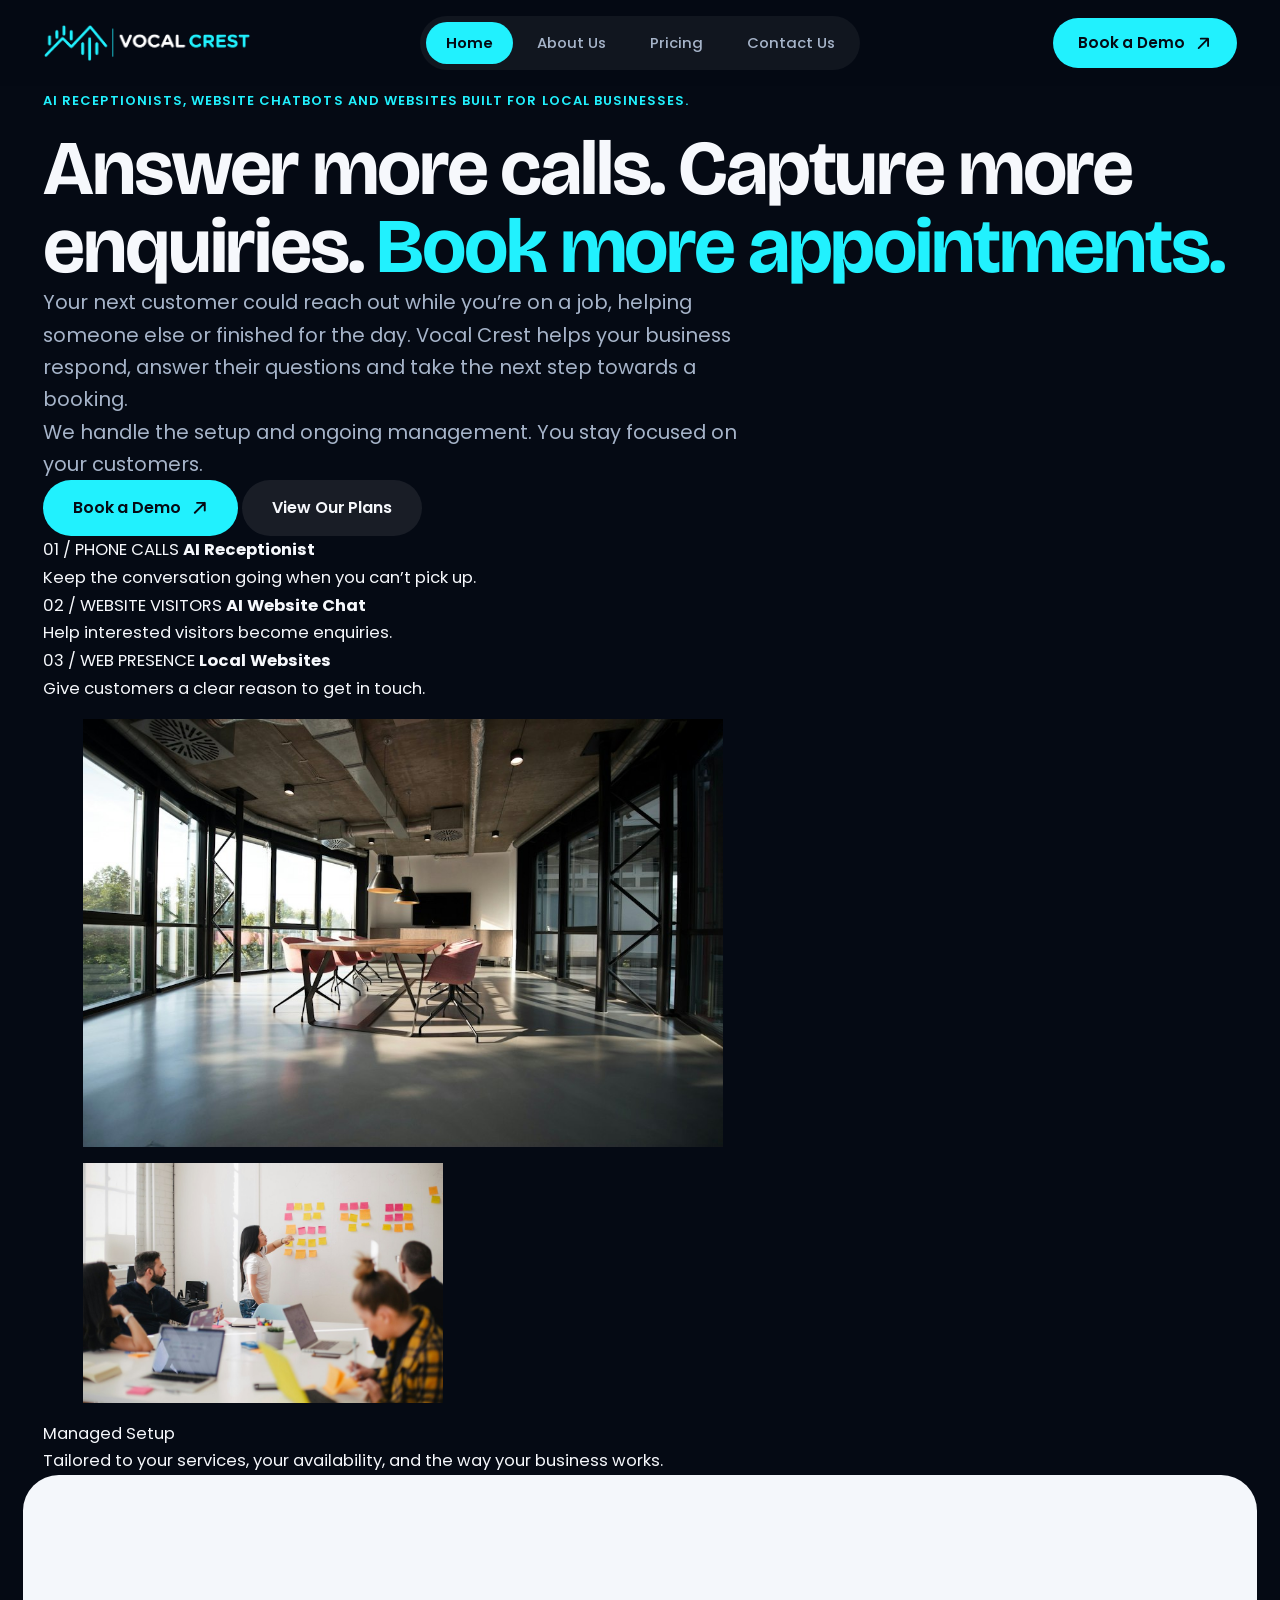
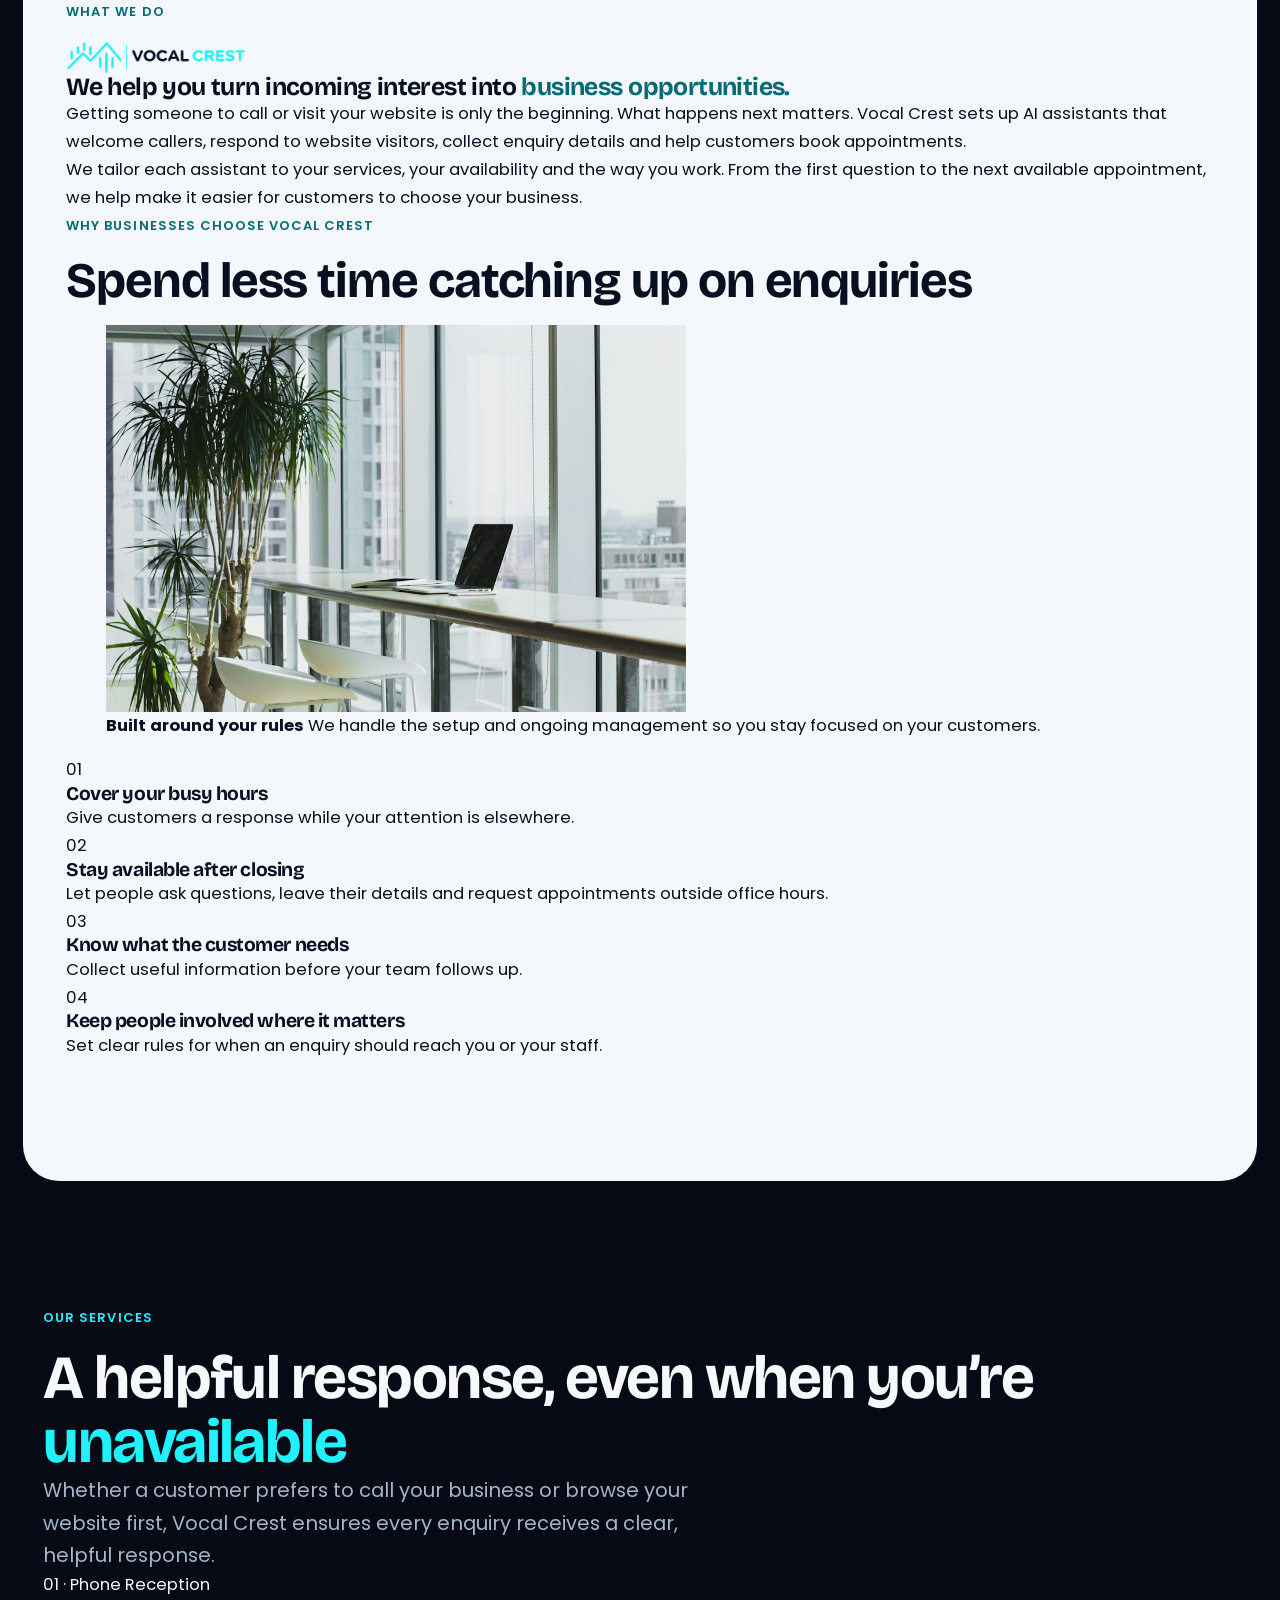
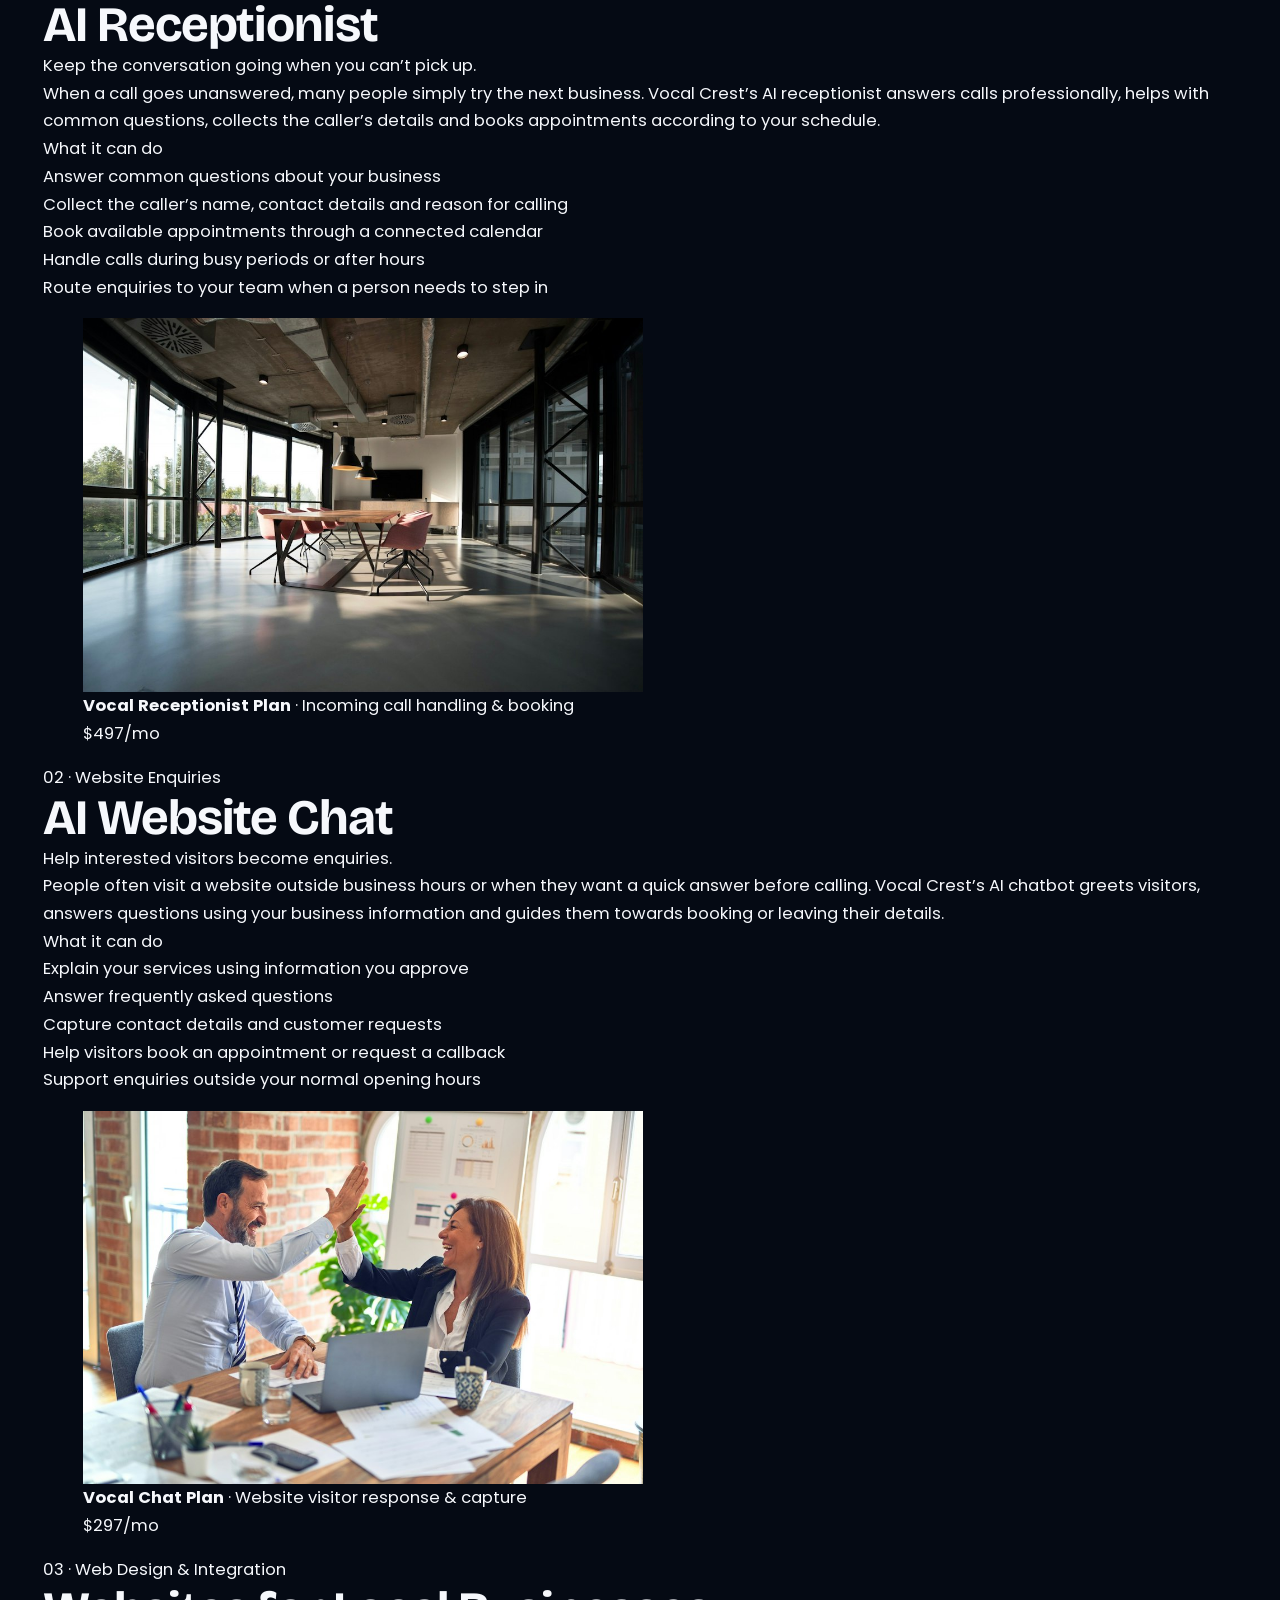
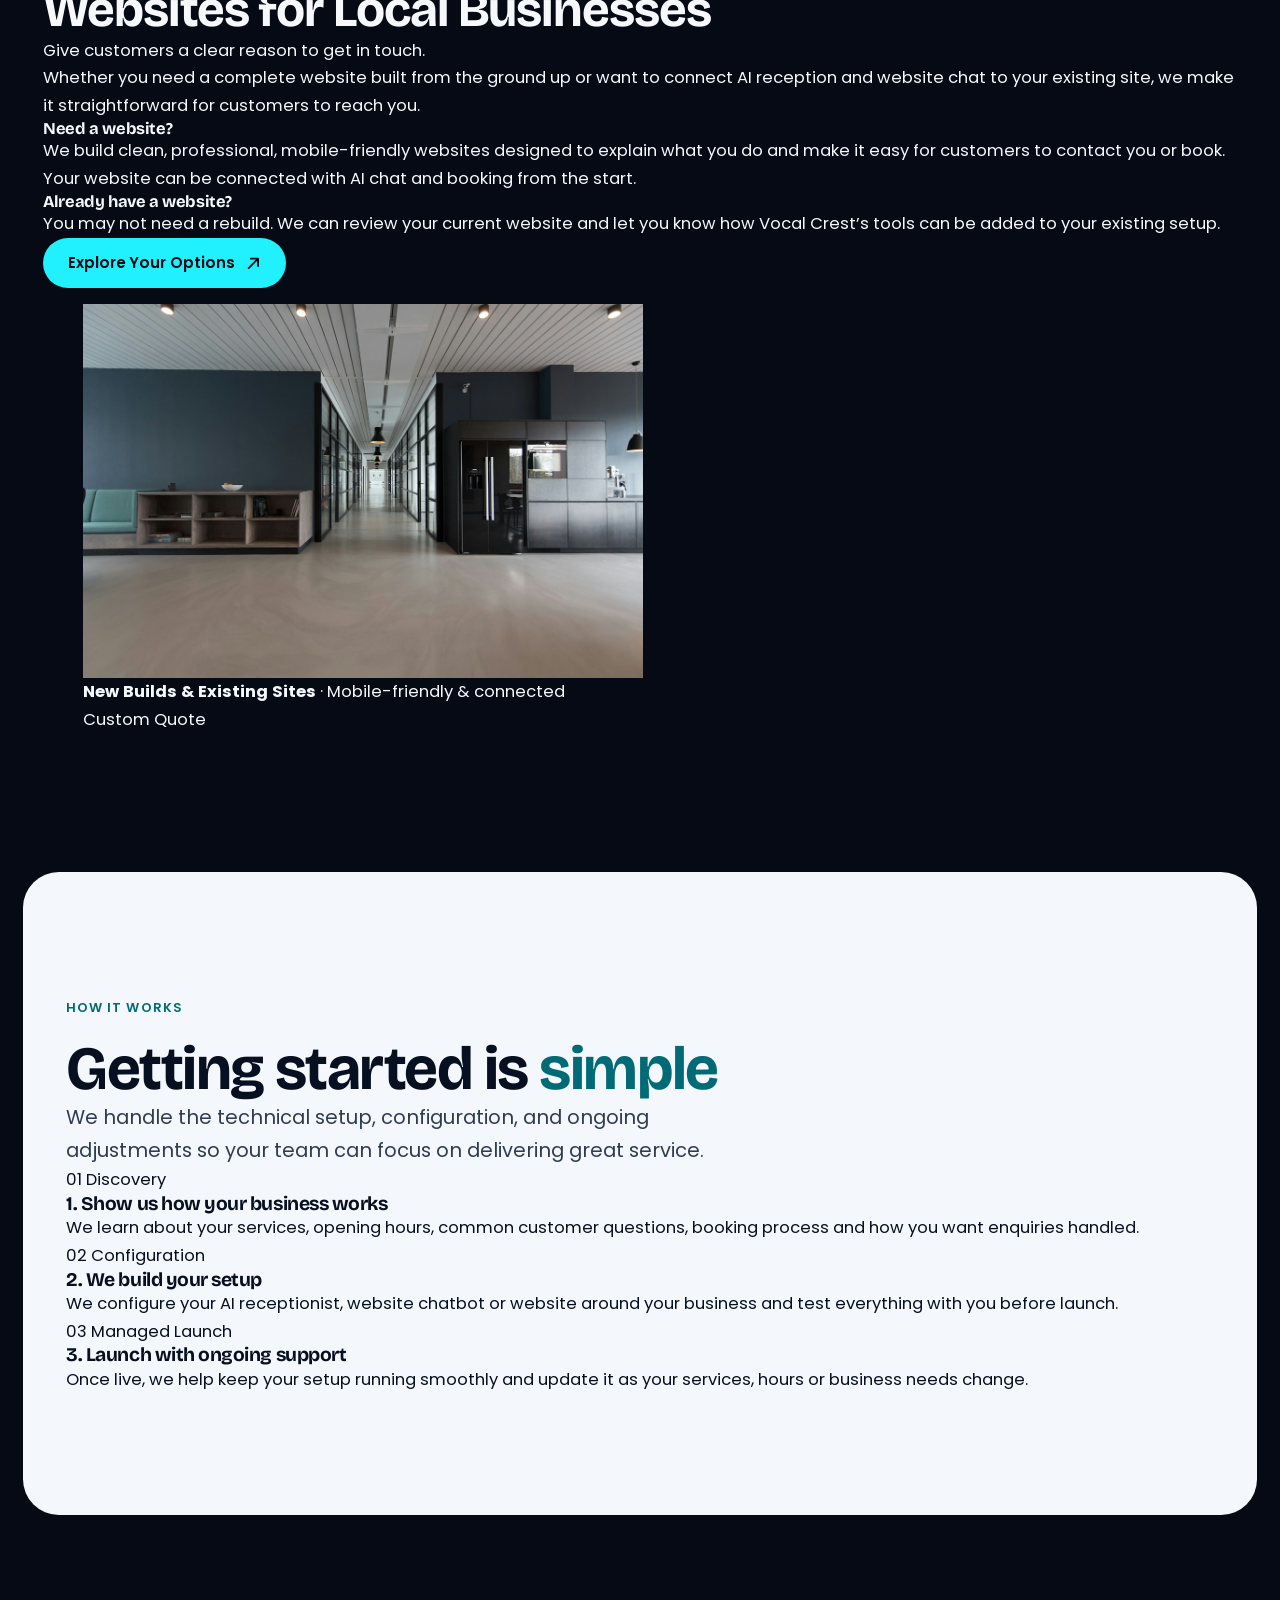
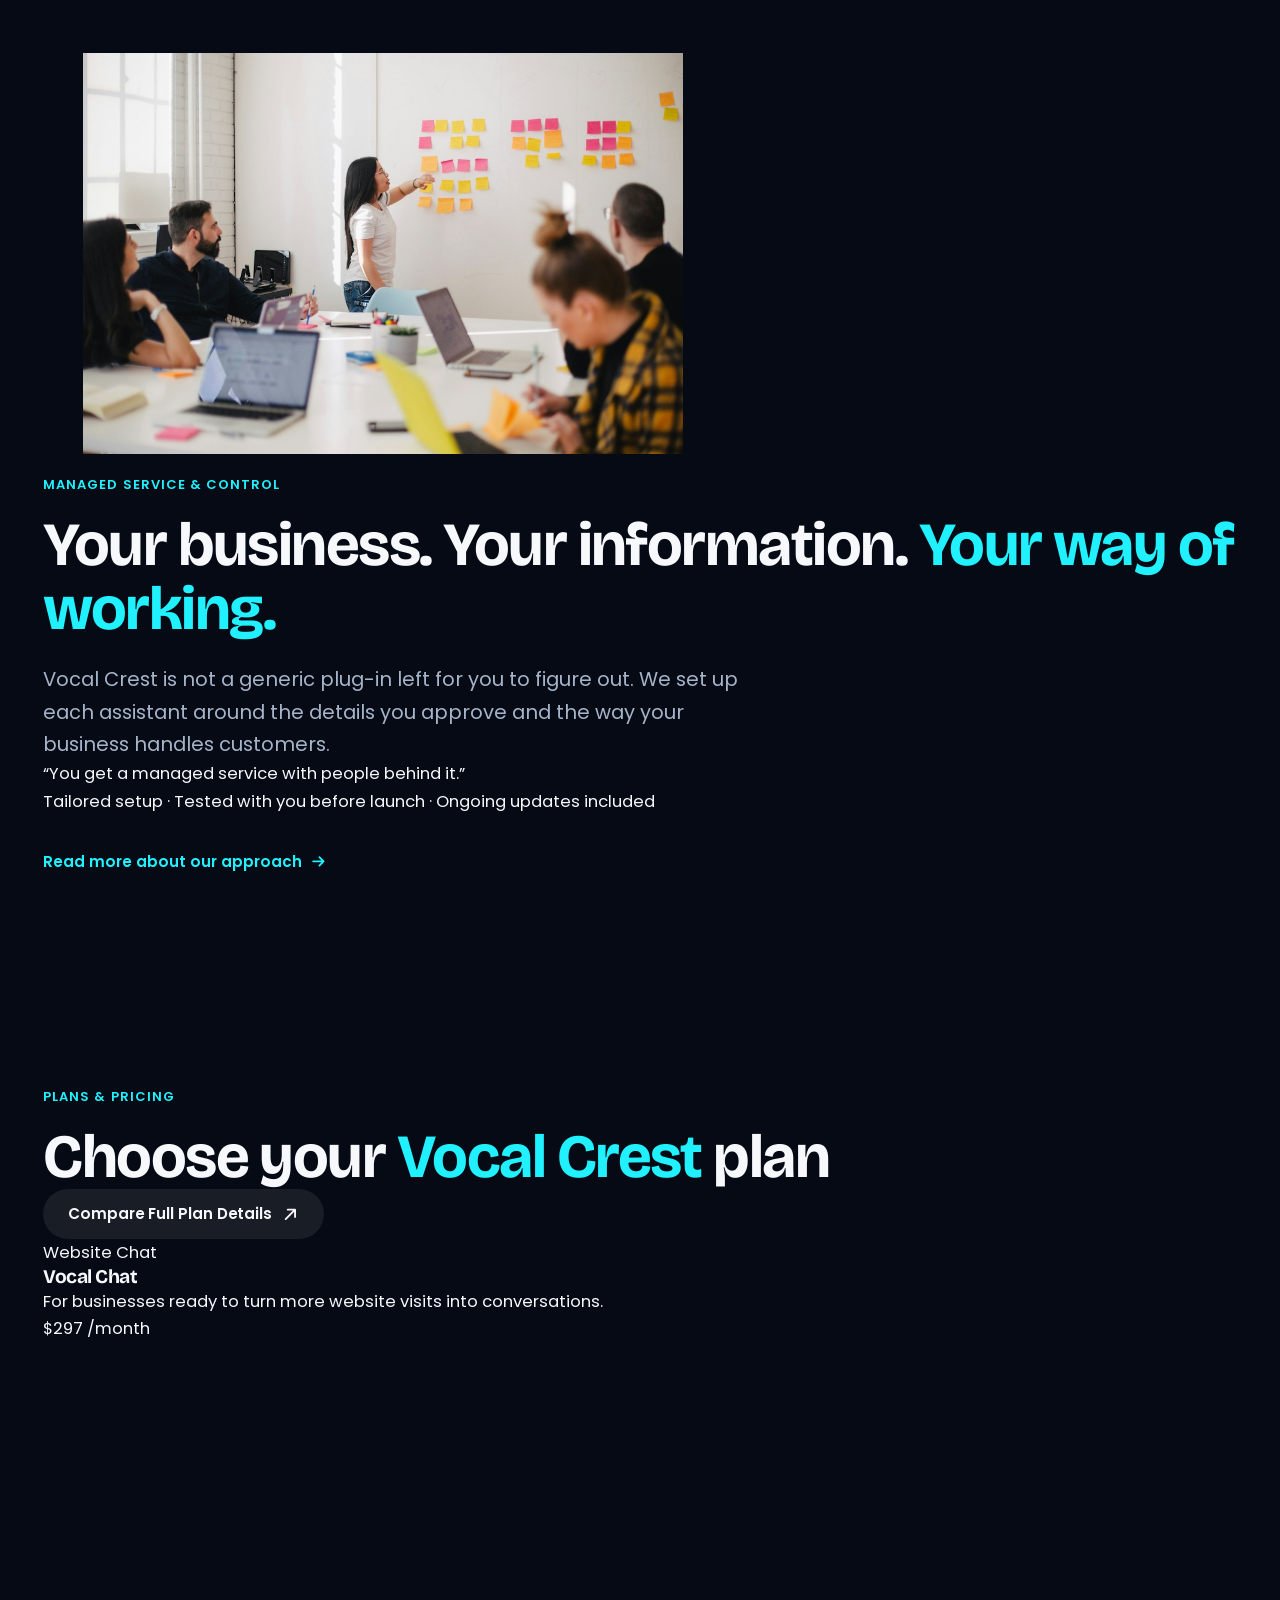
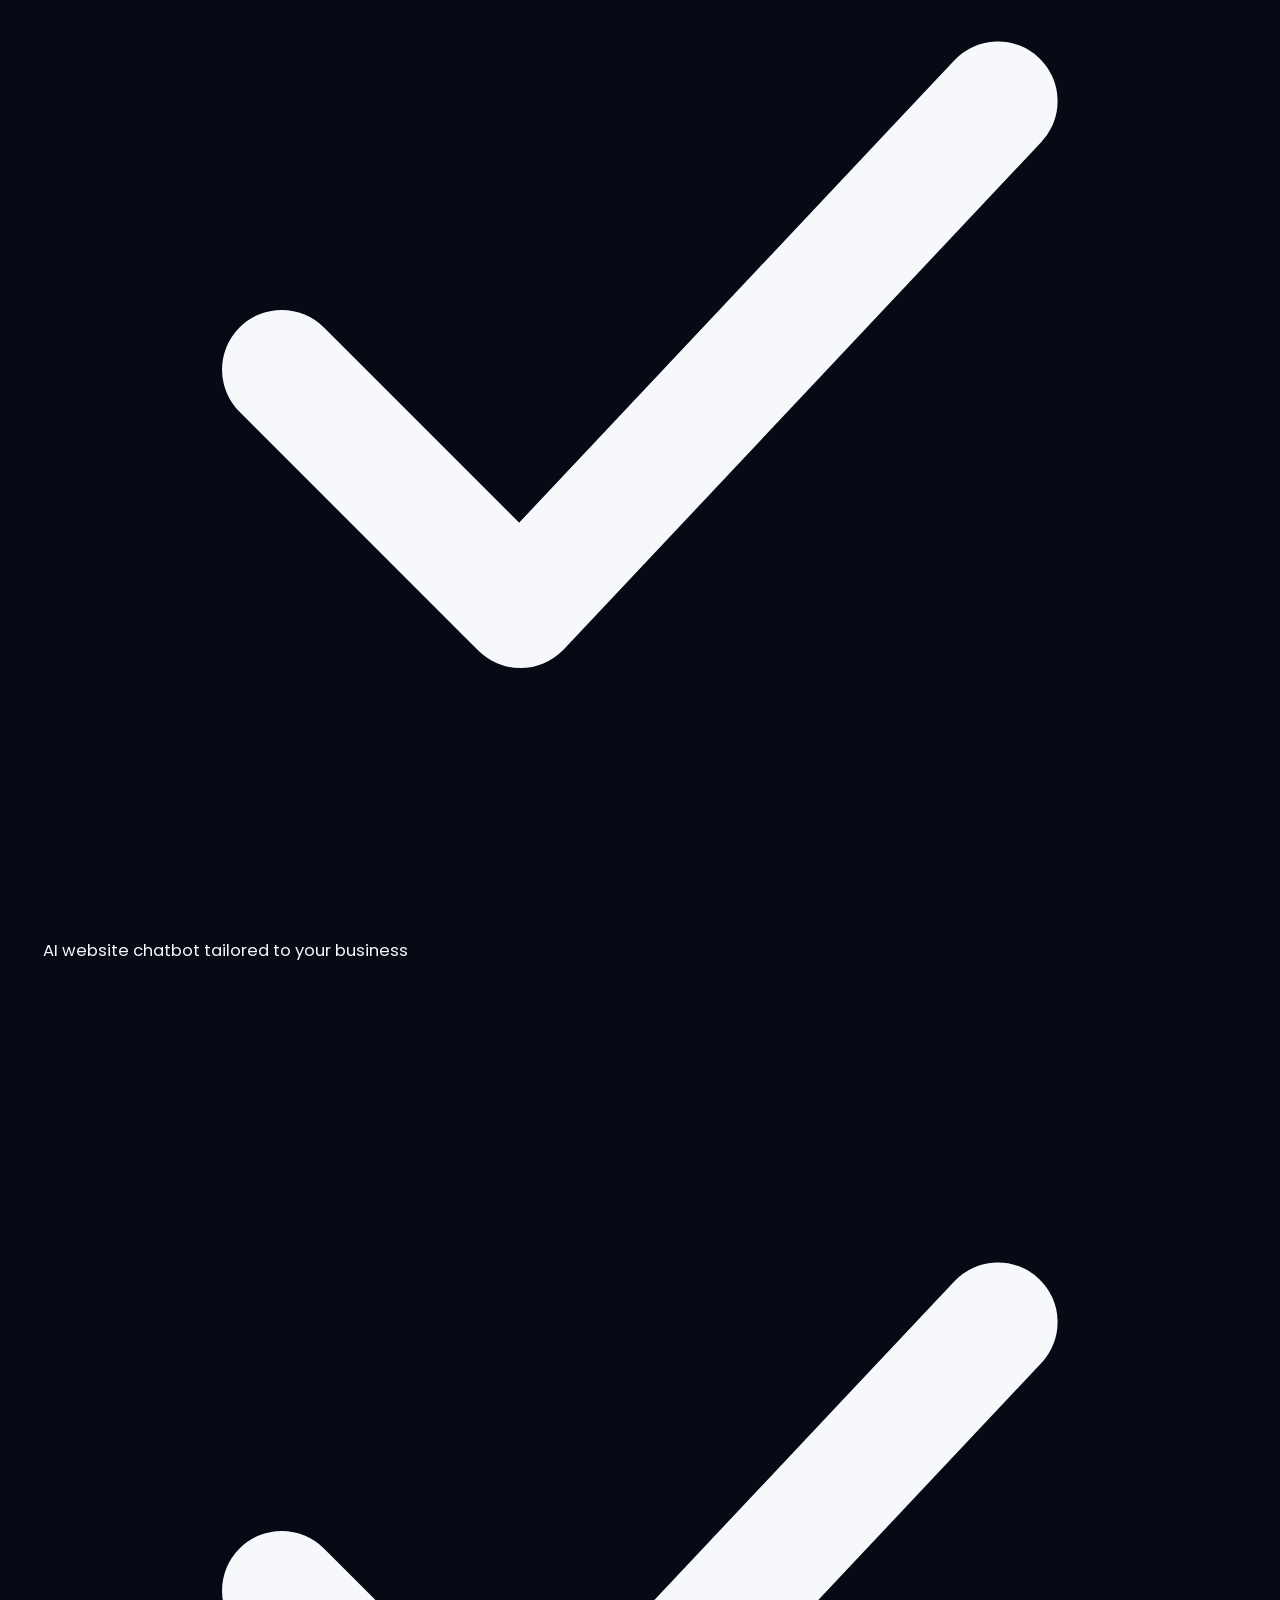
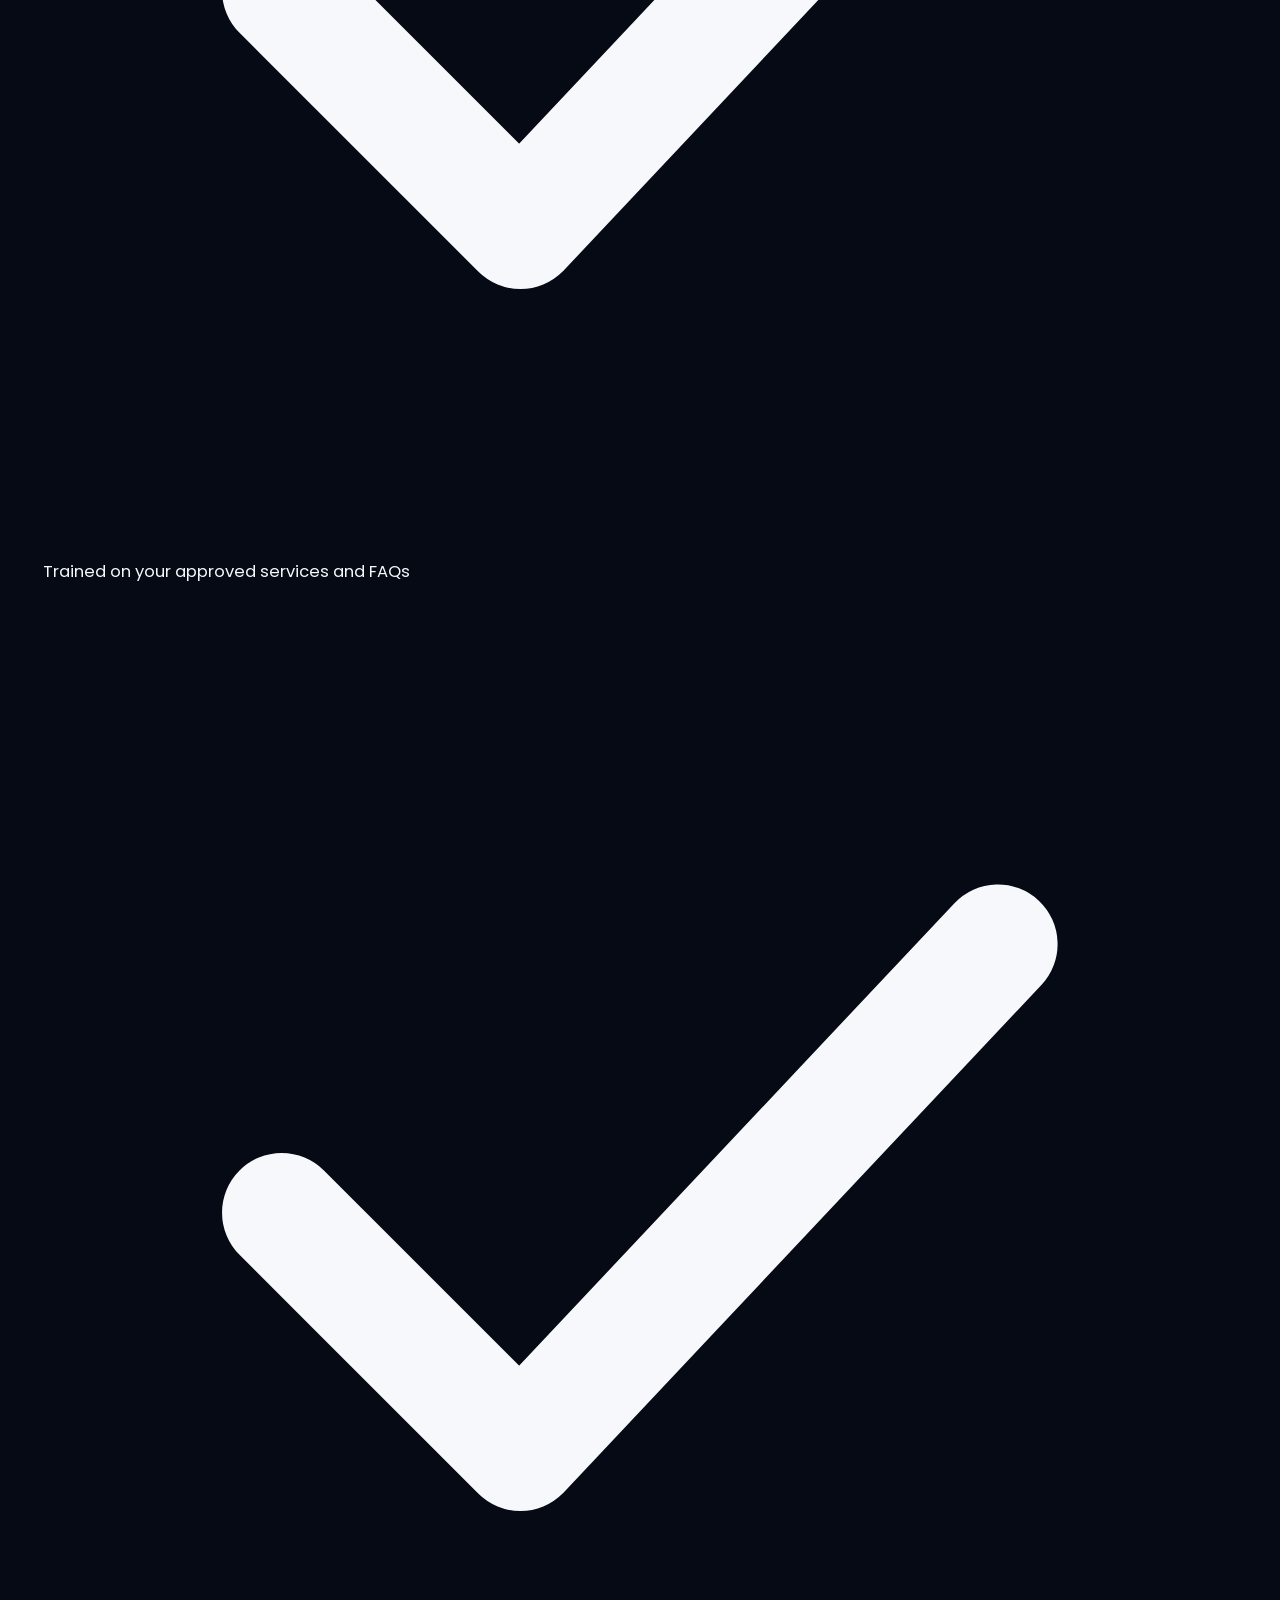
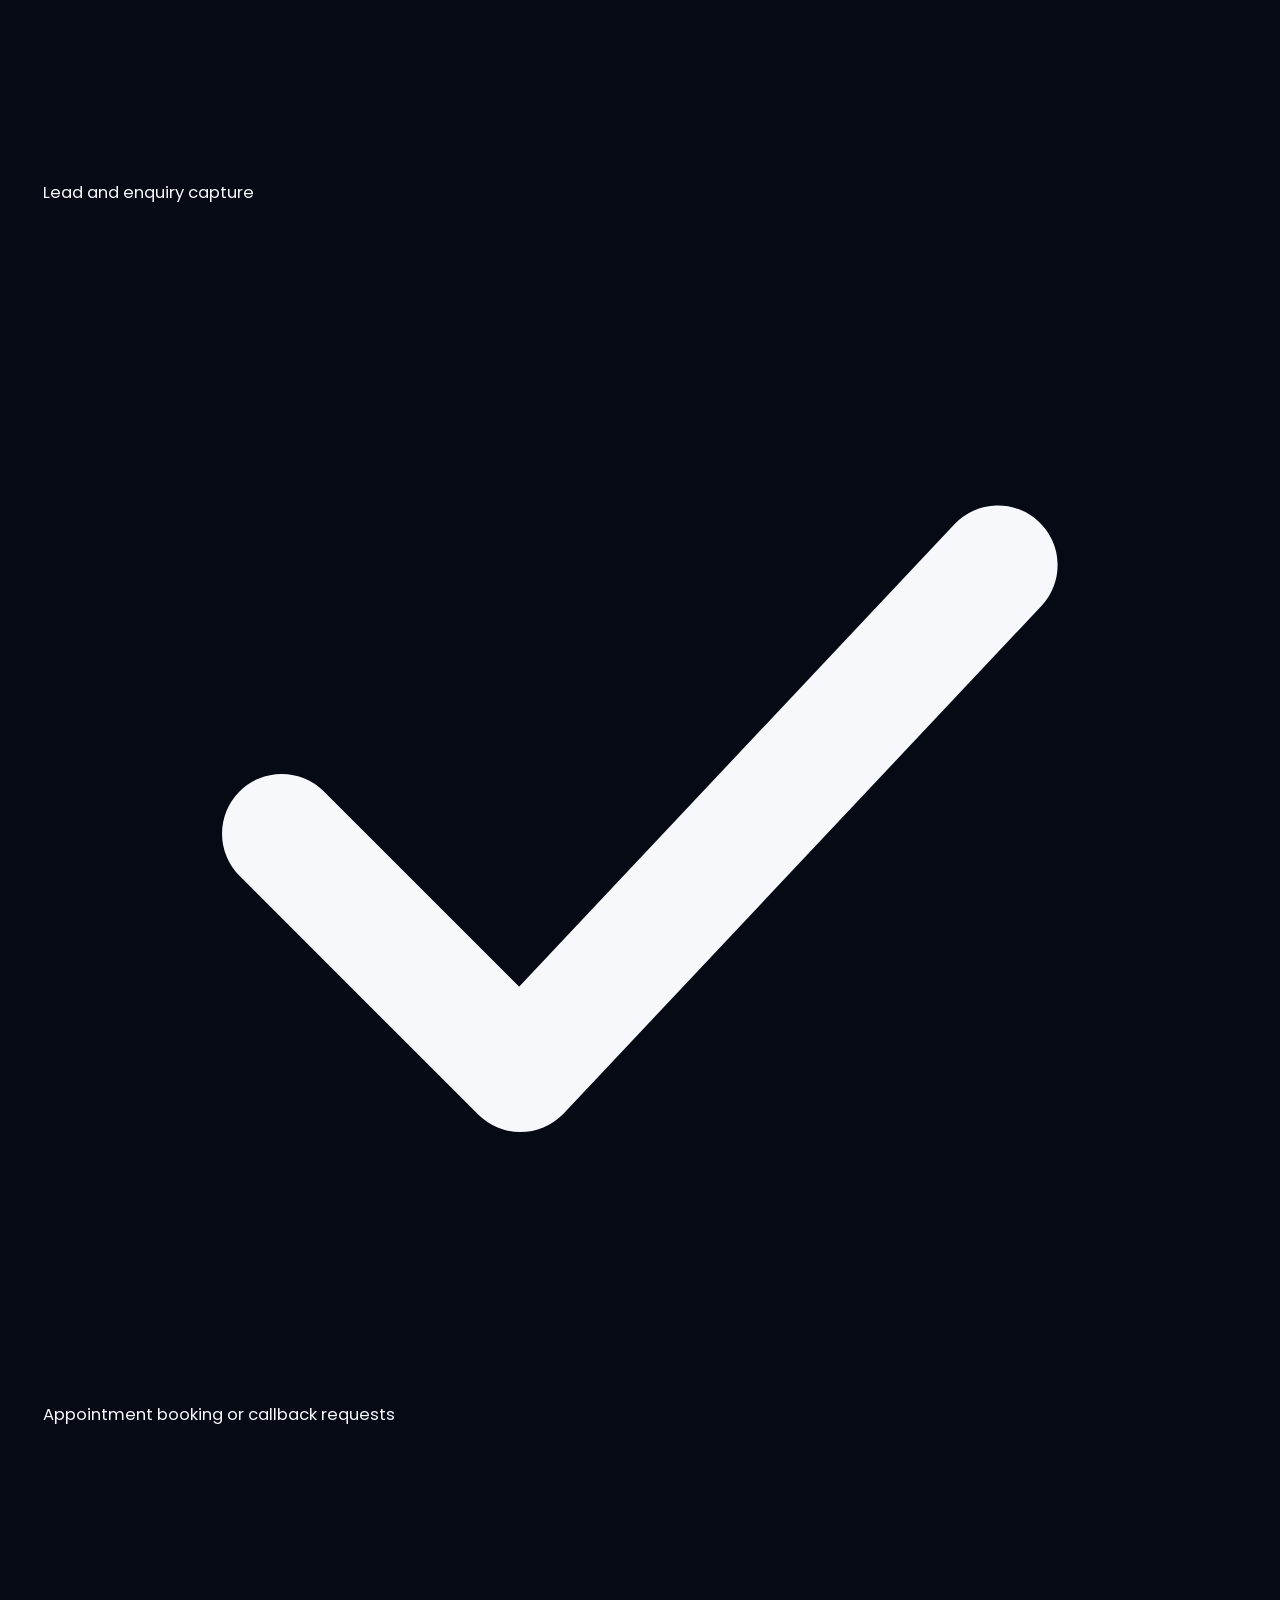
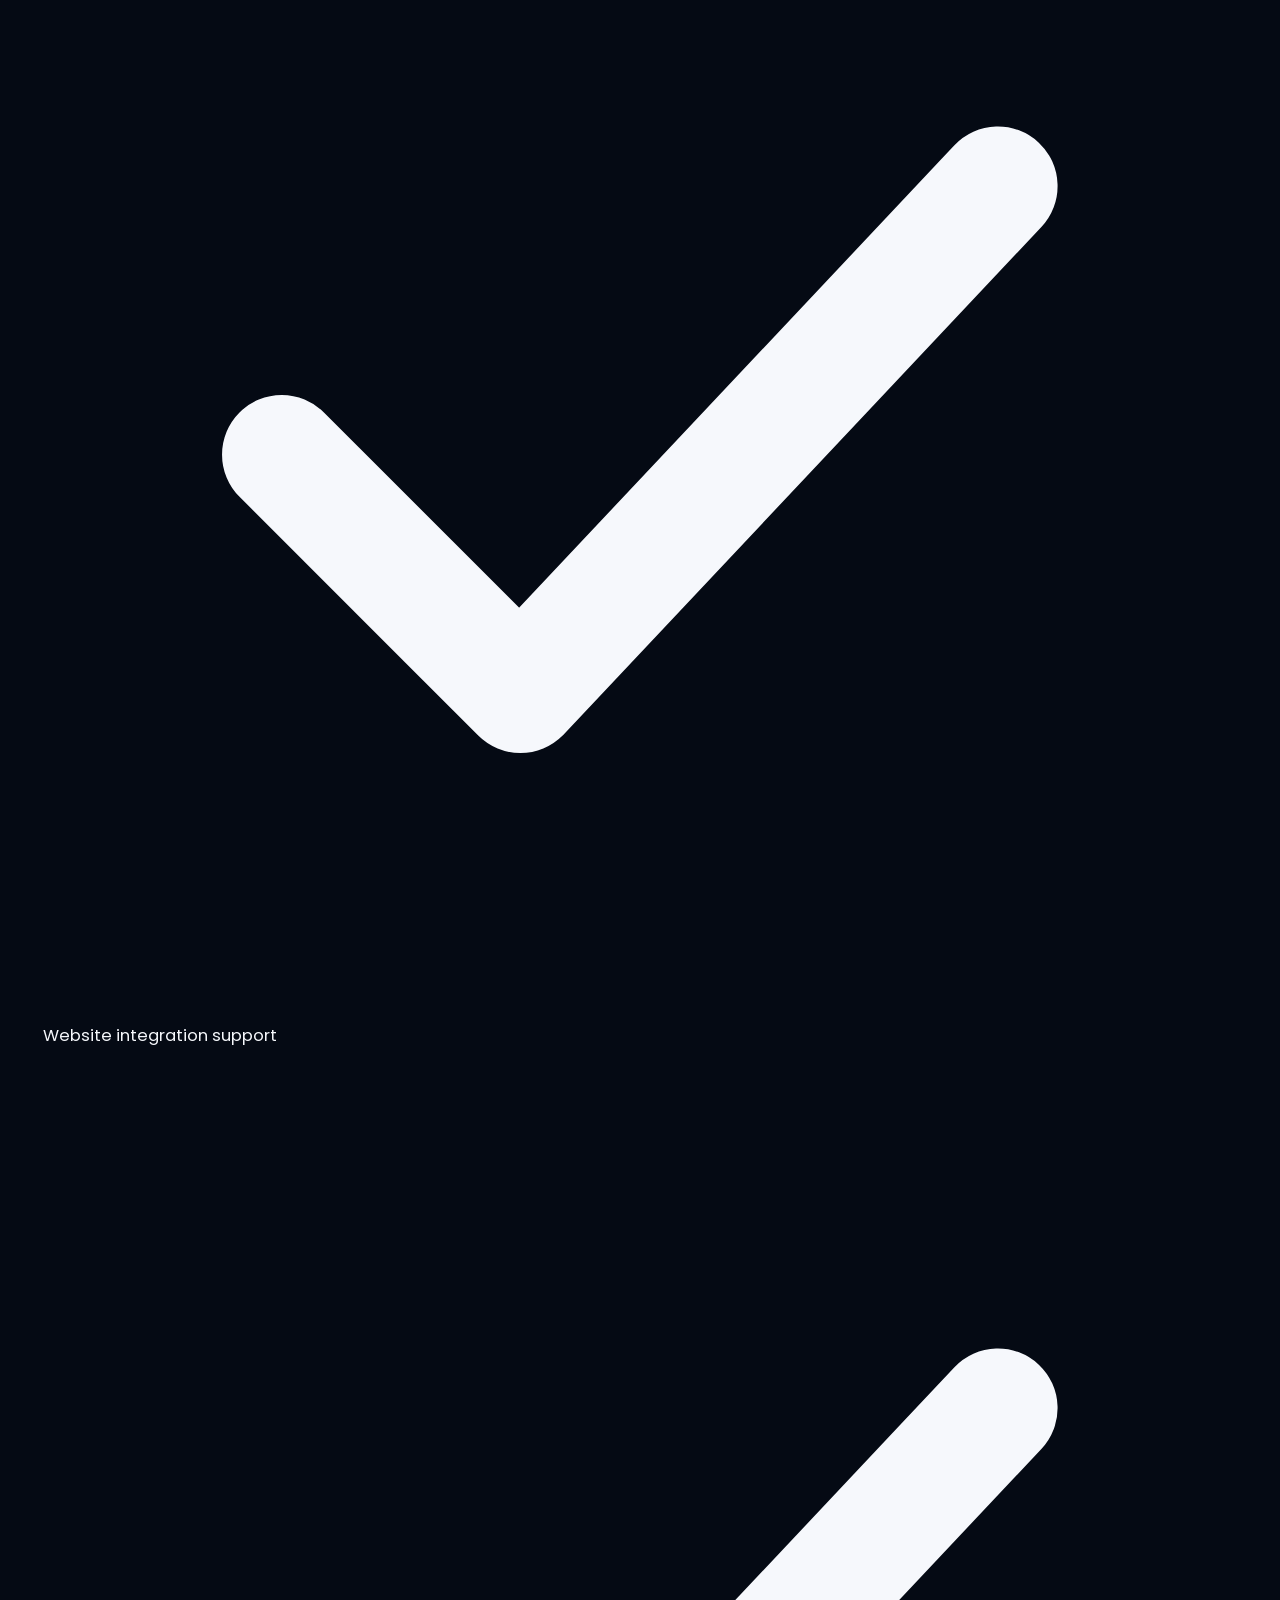
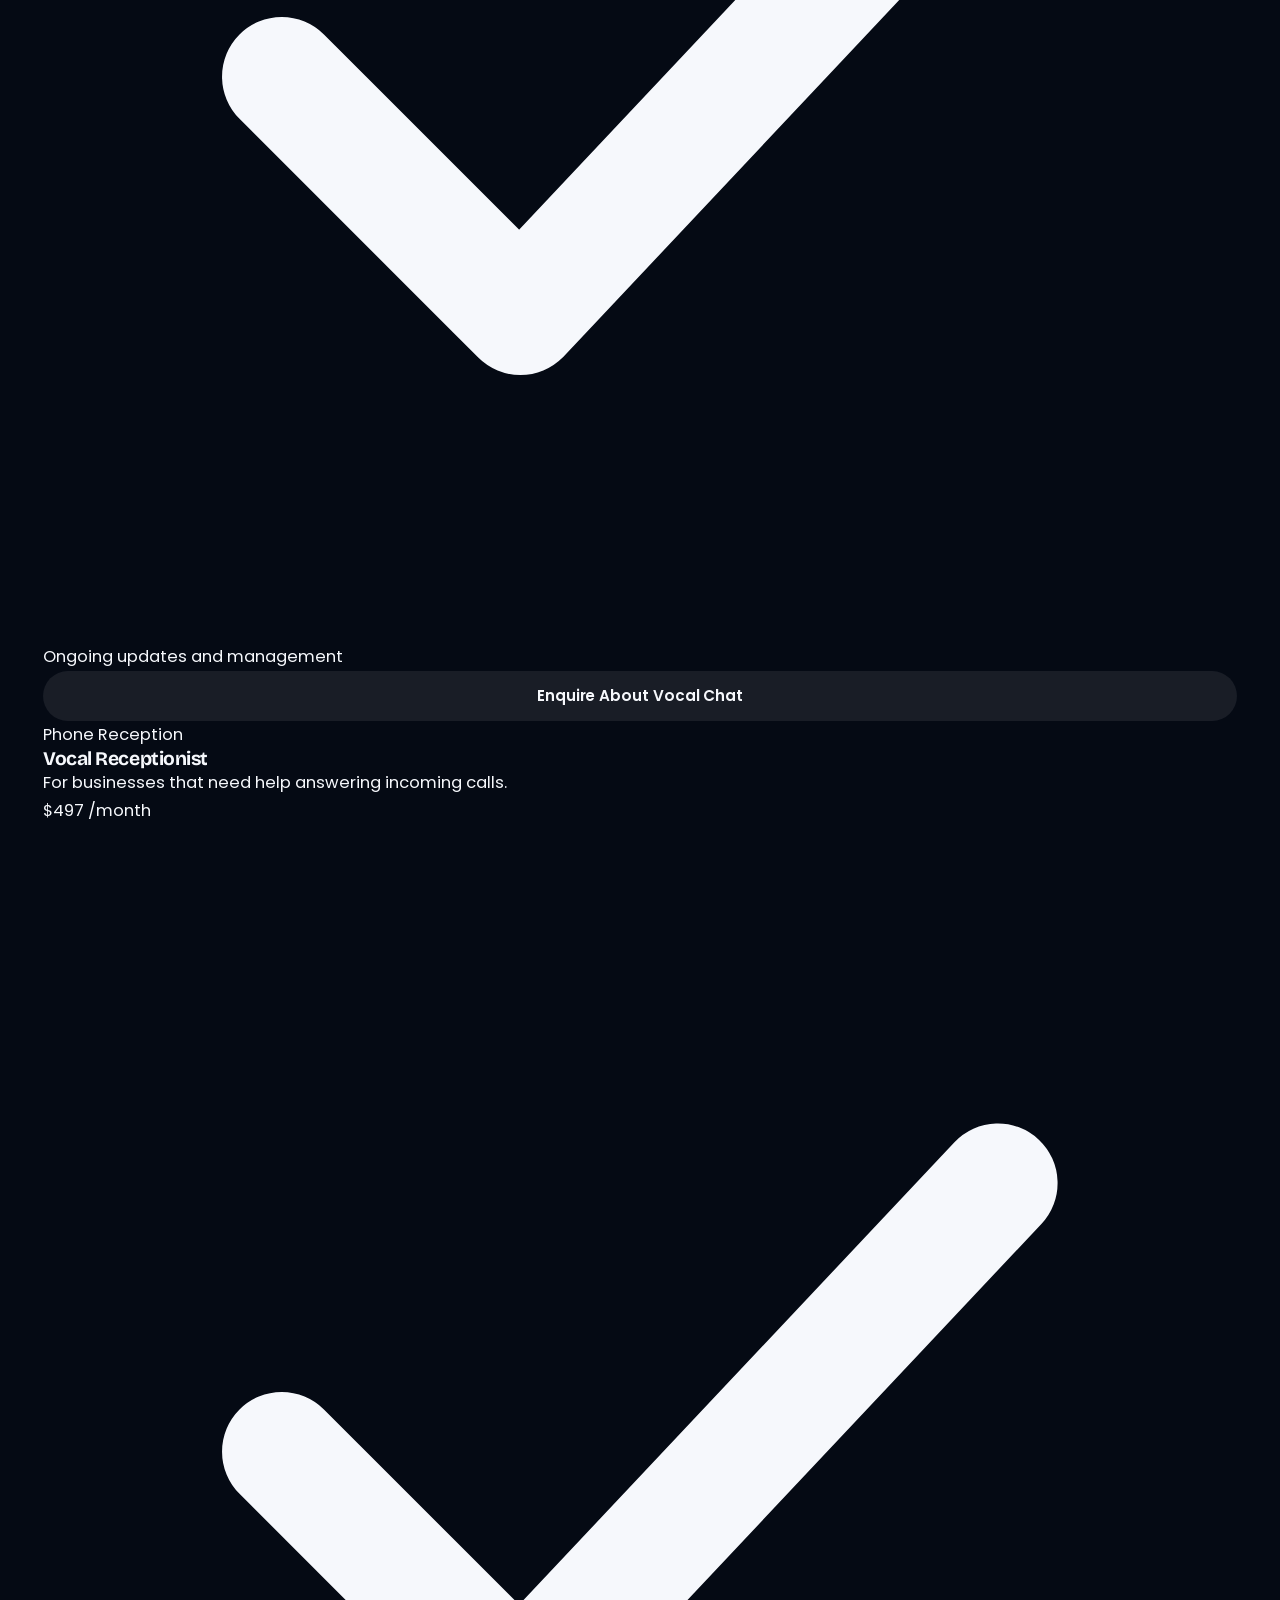
==== index.html @ 95a86e1c "Deploy Vocal Crest production website" ====
<!DOCTYPE html>
<html lang="en">
<head>
<meta charset="UTF-8">
<meta name="viewport" content="width=device-width, initial-scale=1.0">
<title>Vocal Crest — AI Receptionists, Website Chatbots &amp; Websites for Local Businesses</title>
<meta name="description" content="Answer more calls. Capture more enquiries. Book more appointments. Vocal Crest sets up and manages AI receptionists, website chatbots, and websites built for local businesses.">
<meta name="theme-color" content="#050A14">
<link rel="icon" type="image/png" href="assets/images/favicon.png">
<!-- Google Fonts: Poppins (Content, UI, Navigation, Buttons) + Bricolage Grotesque (Display Headings) -->
<link rel="preconnect" href="https://fonts.googleapis.com">
<link rel="preconnect" href="https://fonts.gstatic.com" crossorigin>
<link href="https://fonts.googleapis.com/css2?family=Bricolage+Grotesque:opsz,wght@12..96,600..800&family=Poppins:wght@300;400;500;600;700&display=swap" rel="stylesheet">
<link rel="stylesheet" href="assets/css/styles.css">
</head>
<body>
<a href="#main-content" class="skip-link">Skip to main content</a>
<!-- 1. Dark Sticky Header -->
<header class="site-header" data-header>
<div class="container site-header__inner">
<a href="index.html" class="brand" aria-label="Vocal Crest Home">
<img src="assets/images/vocal-crest-logo.png" alt="Vocal Crest logo" width="210" height="39">
</a>
<nav class="nav" aria-label="Primary Navigation">
<ul class="nav__list">
<li><a href="index.html" class="nav__link" aria-current="page">Home</a></li>
<li><a href="about.html" class="nav__link">About Us</a></li>
<li><a href="pricing.html" class="nav__link">Pricing</a></li>
<li><a href="contact.html" class="nav__link">Contact Us</a></li>
</ul>
</nav>
<div class="site-header__cta">
<a href="contact.html?intent=demo" class="btn btn--primary">
<span>Book a Demo</span>
<svg class="btn__ico" viewBox="0 0 16 16" fill="none" stroke="currentColor" stroke-width="1.75" aria-hidden="true">
<path d="M3.5 12.5L12.5 3.5M12.5 3.5H5.5M12.5 3.5V10.5" stroke-linecap="round" stroke-linejoin="round"/>
</svg>
</a>
</div>
<button type="button" class="menu-btn" data-menu-btn aria-expanded="false" aria-controls="mobile-drawer" aria-label="Toggle navigation menu">
<span>Menu</span>
<span class="menu-btn__lines" aria-hidden="true">
<span></span>
<span></span>
<span></span>
</span>
</button>
</div>
<div id="mobile-drawer" class="mobile-drawer" data-mobile-drawer hidden>
<ul class="mobile-drawer__list">
<li><a href="index.html" class="mobile-drawer__link" aria-current="page">Home</a></li>
<li><a href="about.html" class="mobile-drawer__link">About Us</a></li>
<li><a href="pricing.html" class="mobile-drawer__link">Pricing</a></li>
<li><a href="contact.html" class="mobile-drawer__link">Contact Us</a></li>
</ul>
<a href="contact.html?intent=demo" class="btn btn--primary btn--full">
<span>Book a Demo</span>
</a>
</div>
</header>
<main id="main-content">
<!-- 2. Dark Editorial Hero -->
<section class="hero" aria-labelledby="hero-heading">
<div class="container">
<div class="hero__grid">
<div class="hero__content">
<p class="eyebrow">AI receptionists, website chatbots and websites built for local businesses.</p>
<h1 id="hero-heading" class="display-hero hero__title">
<span>Answer more calls.</span>
<span>Capture more enquiries.</span>
<span class="text-cyan">Book more appointments.</span>
</h1>
<div class="hero__copy">
<p class="lead">
Your next customer could reach out while you’re on a job, helping someone else or finished for the day. Vocal Crest helps your business respond, answer their questions and take the next step towards a booking.
</p>
<p class="lead">
We handle the setup and ongoing management. You stay focused on your customers.
</p>
</div>
<div class="hero__actions">
<a href="contact.html?intent=demo" class="btn btn--primary btn--lg">
<span>Book a Demo</span>
<svg class="btn__ico" viewBox="0 0 16 16" fill="none" stroke="currentColor" stroke-width="1.75" aria-hidden="true">
<path d="M3.5 12.5L12.5 3.5M12.5 3.5H5.5M12.5 3.5V10.5" stroke-linecap="round" stroke-linejoin="round"/>
</svg>
</a>
<a href="pricing.html" class="btn btn--outline-light btn--lg">
<span>View Our Plans</span>
</a>
</div>
<div class="hero__ledger" aria-label="Core Services Summary">
<div class="hero__ledger-item">
<span class="hero__ledger-num">01 / PHONE CALLS</span>
<strong class="hero__ledger-title">AI Receptionist</strong>
<p class="hero__ledger-desc">Keep the conversation going when you can’t pick up.</p>
</div>
<div class="hero__ledger-item">
<span class="hero__ledger-num">02 / WEBSITE VISITORS</span>
<strong class="hero__ledger-title">AI Website Chat</strong>
<p class="hero__ledger-desc">Help interested visitors become enquiries.</p>
</div>
<div class="hero__ledger-item">
<span class="hero__ledger-num">03 / WEB PRESENCE</span>
<strong class="hero__ledger-title">Local Websites</strong>
<p class="hero__ledger-desc">Give customers a clear reason to get in touch.</p>
</div>
</div>
</div>
<div class="hero__stage">
<figure class="hero__photo-main">
<img src="assets/images/modern-reception-desk.jpg" alt="Modern business reception desk welcoming incoming clients" width="640" height="750">
</figure>
<figure class="hero__photo-sub">
<img src="assets/images/client-meeting.jpg" alt="Local business consultation and scheduling" width="360" height="270" loading="lazy">
</figure>
<div class="hero__editorial-card">
<span class="hero__editorial-tag">Managed Setup</span>
<p>Tailored to your services, your availability, and the way your business works.</p>
</div>
</div>
</div>
</div>
</section>
<!-- 3. Crisp Light Editorial Value & Benefits Stage -->
<section class="panel--light inset-stage" aria-labelledby="what-we-do-heading">
<div class="container">
<!-- What We Do Editorial Intro -->
<div class="value-intro">
<div class="value-intro__brand">
<span class="eyebrow">What we do</span>
<div class="value-intro__logo">
<img src="assets/images/vocal-crest-logo-light.png" alt="Vocal Crest dark logo mark" width="180" height="33" loading="lazy">
</div>
</div>
<div>
<h2 id="what-we-do-heading" class="value-intro__statement">
We help you turn incoming interest into <span class="text-cyan">business opportunities.</span>
</h2>
<div class="value-intro__body">
<p>
Getting someone to call or visit your website is only the beginning. What happens next matters. Vocal Crest sets up AI assistants that welcome callers, respond to website visitors, collect enquiry details and help customers book appointments.
</p>
<p>
We tailor each assistant to your services, your availability and the way you work. From the first question to the next available appointment, we help make it easier for customers to choose your business.
</p>
</div>
</div>
</div>
<!-- Benefits Asymmetric Split -->
<div class="benefits-split">
<div>
<span class="eyebrow">Why businesses choose Vocal Crest</span>
<h2 class="display-2">Spend less time catching up on enquiries</h2>
<figure class="benefits-media">
<div class="benefits-media__frame">
<img src="assets/images/studio-desk.jpg" alt="Organized local business workspace ready for incoming customer enquiries" width="580" height="475" loading="lazy">
</div>
<figcaption class="benefits-media__note">
<strong>Built around your rules</strong>
We handle the setup and ongoing management so you stay focused on your customers.
</figcaption>
</figure>
</div>
<div class="pillars" role="list">
<article class="pillar" role="listitem">
<span class="pillar__num">01</span>
<h3>Cover your busy hours</h3>
<p>Give customers a response while your attention is elsewhere.</p>
</article>
<article class="pillar" role="listitem">
<span class="pillar__num">02</span>
<h3>Stay available after closing</h3>
<p>Let people ask questions, leave their details and request appointments outside office hours.</p>
</article>
<article class="pillar" role="listitem">
<span class="pillar__num">03</span>
<h3>Know what the customer needs</h3>
<p>Collect useful information before your team follows up.</p>
</article>
<article class="pillar" role="listitem">
<span class="pillar__num">04</span>
<h3>Keep people involved where it matters</h3>
<p>Set clear rules for when an enquiry should reach you or your staff.</p>
</article>
</div>
</div>
</div>
</section>
<!-- 4. Dark Services Showcase -->
<section class="section" id="services" aria-labelledby="services-heading">
<div class="container">
<div class="sec-head">
<div>
<span class="eyebrow">Our Services</span>
<h2 id="services-heading" class="display-1">A helpful response, even when you’re <span class="text-cyan">unavailable</span></h2>
</div>
<p class="lead">
Whether a customer prefers to call your business or browse your website first, Vocal Crest ensures every enquiry receives a clear, helpful response.
</p>
</div>
<div class="services-showcase">
<!-- Service 01: AI Receptionist -->
<article class="svc-card" aria-labelledby="svc-receptionist-title">
<div class="svc-card__body">
<div class="svc-card__top">
<span class="svc-card__idx">01 · Phone Reception</span>
</div>
<h3 id="svc-receptionist-title" class="display-2">AI Receptionist</h3>
<p class="svc-card__subtitle">Keep the conversation going when you can’t pick up.</p>
<p class="svc-card__desc">
When a call goes unanswered, many people simply try the next business. Vocal Crest’s AI receptionist answers calls professionally, helps with common questions, collects the caller’s details and books appointments according to your schedule.
</p>
<p class="svc-card__label">What it can do</p>
<ul class="check-list">
<li>Answer common questions about your business</li>
<li>Collect the caller’s name, contact details and reason for calling</li>
<li>Book available appointments through a connected calendar</li>
<li>Handle calls during busy periods or after hours</li>
<li>Route enquiries to your team when a person needs to step in</li>
</ul>
</div>
<figure class="svc-card__media">
<img src="assets/images/modern-reception-desk.jpg" alt="Professional front desk representing AI phone reception" width="560" height="475" loading="lazy">
<figcaption class="svc-card__caption">
<div><strong>Vocal Receptionist Plan</strong> · Incoming call handling &amp; booking</div>
<span>$497/mo</span>
</figcaption>
</figure>
</article>
<!-- Service 02: AI Website Chat -->
<article class="svc-card svc-card--reverse" aria-labelledby="svc-chat-title">
<div class="svc-card__body">
<div class="svc-card__top">
<span class="svc-card__idx">02 · Website Enquiries</span>
</div>
<h3 id="svc-chat-title" class="display-2">AI Website Chat</h3>
<p class="svc-card__subtitle">Help interested visitors become enquiries.</p>
<p class="svc-card__desc">
People often visit a website outside business hours or when they want a quick answer before calling. Vocal Crest’s AI chatbot greets visitors, answers questions using your business information and guides them towards booking or leaving their details.
</p>
<p class="svc-card__label">What it can do</p>
<ul class="check-list">
<li>Explain your services using information you approve</li>
<li>Answer frequently asked questions</li>
<li>Capture contact details and customer requests</li>
<li>Help visitors book an appointment or request a callback</li>
<li>Support enquiries outside your normal opening hours</li>
</ul>
</div>
<figure class="svc-card__media">
<img src="assets/images/collaborative-planning.jpg" alt="Team reviewing website customer enquiries and bookings" width="560" height="475" loading="lazy">
<figcaption class="svc-card__caption">
<div><strong>Vocal Chat Plan</strong> · Website visitor response &amp; capture</div>
<span>$297/mo</span>
</figcaption>
</figure>
</article>
<!-- Service 03: Websites for Local Businesses -->
<article class="svc-card" aria-labelledby="svc-websites-title">
<div class="svc-card__body">
<div class="svc-card__top">
<span class="svc-card__idx">03 · Web Design &amp; Integration</span>
</div>
<h3 id="svc-websites-title" class="display-2">Websites for Local Businesses</h3>
<p class="svc-card__subtitle">Give customers a clear reason to get in touch.</p>
<p class="svc-card__desc">
Whether you need a complete website built from the ground up or want to connect AI reception and website chat to your existing site, we make it straightforward for customers to reach you.
</p>
<div class="svc-subgrid">
<div class="svc-subbox">
<h4>Need a website?</h4>
<p>We build clean, professional, mobile-friendly websites designed to explain what you do and make it easy for customers to contact you or book. Your website can be connected with AI chat and booking from the start.</p>
</div>
<div class="svc-subbox">
<h4>Already have a website?</h4>
<p>You may not need a rebuild. We can review your current website and let you know how Vocal Crest’s tools can be added to your existing setup.</p>
</div>
</div>
<a href="contact.html?service=website" class="btn btn--primary">
<span>Explore Your Options</span>
<svg class="btn__ico" viewBox="0 0 16 16" fill="none" stroke="currentColor" stroke-width="1.75" aria-hidden="true">
<path d="M3.5 12.5L12.5 3.5M12.5 3.5H5.5M12.5 3.5V10.5" stroke-linecap="round" stroke-linejoin="round"/>
</svg>
</a>
</div>
<figure class="svc-card__media">
<img src="assets/images/about-workspace.jpg" alt="Design studio building websites for local businesses" width="560" height="475" loading="lazy">
<figcaption class="svc-card__caption">
<div><strong>New Builds &amp; Existing Sites</strong> · Mobile-friendly &amp; connected</div>
<span>Custom Quote</span>
</figcaption>
</figure>
</article>
</div>
</div>
</section>
<!-- 5. Crisp Light "How It Works" Stage -->
<section class="panel--light inset-stage" aria-labelledby="how-it-works-heading">
<div class="container">
<div class="sec-head">
<div>
<span class="eyebrow">How It Works</span>
<h2 id="how-it-works-heading" class="display-1">Getting started is <span class="text-cyan">simple</span></h2>
</div>
<p class="lead">
We handle the technical setup, configuration, and ongoing adjustments so your team can focus on delivering great service.
</p>
</div>
<ol class="steps-grid">
<li class="step-card">
<div class="step-card__head">
<span class="step-card__num">01</span>
<span class="step-card__pill">Discovery</span>
</div>
<div>
<h3>1. Show us how your business works</h3>
<p>We learn about your services, opening hours, common customer questions, booking process and how you want enquiries handled.</p>
</div>
</li>
<li class="step-card">
<div class="step-card__head">
<span class="step-card__num">02</span>
<span class="step-card__pill">Configuration</span>
</div>
<div>
<h3>2. We build your setup</h3>
<p>We configure your AI receptionist, website chatbot or website around your business and test everything with you before launch.</p>
</div>
</li>
<li class="step-card">
<div class="step-card__head">
<span class="step-card__num">03</span>
<span class="step-card__pill">Managed Launch</span>
</div>
<div>
<h3>3. Launch with ongoing support</h3>
<p>Once live, we help keep your setup running smoothly and update it as your services, hours or business needs change.</p>
</div>
</li>
</ol>
</div>
</section>
<!-- 6. Dark Credibility & Differentiation Section -->
<section class="section" aria-labelledby="credibility-heading">
<div class="container">
<div class="credibility-grid">
<figure class="credibility-media">
<img src="assets/images/client-meeting.jpg" alt="Vocal Crest team collaborating with a business owner" width="600" height="540" loading="lazy">
</figure>
<div>
<span class="eyebrow">Managed Service &amp; Control</span>
<h2 id="credibility-heading" class="display-1">
Your business. Your information. <span class="text-cyan">Your way of working.</span>
</h2>
<p class="lead" style="margin-top: 1.35rem;">
Vocal Crest is not a generic plug-in left for you to figure out. We set up each assistant around the details you approve and the way your business handles customers.
</p>
<div class="credibility-quote">
<p>“You get a managed service with people behind it.”</p>
<span>Tailored setup · Tested with you before launch · Ongoing updates included</span>
</div>
<div style="margin-top: 2rem;">
<a href="about.html" class="link-arrow">
<span>Read more about our approach</span>
<svg viewBox="0 0 16 16" fill="none" stroke="currentColor" stroke-width="1.75" aria-hidden="true">
<path d="M3 8h10M9 4l4 4-4 4" stroke-linecap="round" stroke-linejoin="round"/>
</svg>
</a>
</div>
</div>
</div>
</div>
</section>
<!-- 7. Dark Pricing Preview Section -->
<section class="section section--tight" aria-labelledby="pricing-preview-heading">
<div class="container">
<div class="sec-head">
<div>
<span class="eyebrow">Plans &amp; Pricing</span>
<h2 id="pricing-preview-heading" class="display-1">Choose your <span class="text-cyan">Vocal Crest</span> plan</h2>
</div>
<div>
<a href="pricing.html" class="btn btn--outline-light">
<span>Compare Full Plan Details</span>
<svg class="btn__ico" viewBox="0 0 16 16" fill="none" stroke="currentColor" stroke-width="1.75" aria-hidden="true">
<path d="M3.5 12.5L12.5 3.5M12.5 3.5H5.5M12.5 3.5V10.5" stroke-linecap="round" stroke-linejoin="round"/>
</svg>
</a>
</div>
</div>
<div class="pricing-grid">
<!-- Plan 1: Vocal Chat -->
<article class="plan-card" aria-labelledby="home-plan-chat">
<div class="plan-card__top">
<span class="plan-card__tag">Website Chat</span>
</div>
<h3 id="home-plan-chat" class="plan-card__name">Vocal Chat</h3>
<p class="plan-card__desc">For businesses ready to turn more website visits into conversations.</p>
<div class="plan-card__price">
<span class="plan-card__amount">$297</span>
<span class="plan-card__period">/month</span>
</div>
<ul class="plan-card__features">
<li>
<svg viewBox="0 0 20 20" fill="none" stroke="currentColor" stroke-width="2" aria-hidden="true"><path d="M4 10.5l4 4 8-8.5" stroke-linecap="round" stroke-linejoin="round"/></svg>
<span>AI website chatbot tailored to your business</span>
</li>
<li>
<svg viewBox="0 0 20 20" fill="none" stroke="currentColor" stroke-width="2" aria-hidden="true"><path d="M4 10.5l4 4 8-8.5" stroke-linecap="round" stroke-linejoin="round"/></svg>
<span>Trained on your approved services and FAQs</span>
</li>
<li>
<svg viewBox="0 0 20 20" fill="none" stroke="currentColor" stroke-width="2" aria-hidden="true"><path d="M4 10.5l4 4 8-8.5" stroke-linecap="round" stroke-linejoin="round"/></svg>
<span>Lead and enquiry capture</span>
</li>
<li>
<svg viewBox="0 0 20 20" fill="none" stroke="currentColor" stroke-width="2" aria-hidden="true"><path d="M4 10.5l4 4 8-8.5" stroke-linecap="round" stroke-linejoin="round"/></svg>
<span>Appointment booking or callback requests</span>
</li>
<li>
<svg viewBox="0 0 20 20" fill="none" stroke="currentColor" stroke-width="2" aria-hidden="true"><path d="M4 10.5l4 4 8-8.5" stroke-linecap="round" stroke-linejoin="round"/></svg>
<span>Website integration support</span>
</li>
<li>
<svg viewBox="0 0 20 20" fill="none" stroke="currentColor" stroke-width="2" aria-hidden="true"><path d="M4 10.5l4 4 8-8.5" stroke-linecap="round" stroke-linejoin="round"/></svg>
<span>Ongoing updates and management</span>
</li>
</ul>
<a href="contact.html?plan=vocal-chat" class="btn btn--outline-light btn--full">
<span>Enquire About Vocal Chat</span>
</a>
</article>
<!-- Plan 2: Vocal Receptionist -->
<article class="plan-card" aria-labelledby="home-plan-receptionist">
<div class="plan-card__top">
<span class="plan-card__tag">Phone Reception</span>
</div>
<h3 id="home-plan-receptionist" class="plan-card__name">Vocal Receptionist</h3>
<p class="plan-card__desc">For businesses that need help answering incoming calls.</p>
<div class="plan-card__price">
<span class="plan-card__amount">$497</span>
<span class="plan-card__period">/month</span>
</div>
<ul class="plan-card__features">
<li>
<svg viewBox="0 0 20 20" fill="none" stroke="currentColor" stroke-width="2" aria-hidden="true"><path d="M4 10.5l4 4 8-8.5" stroke-linecap="round" stroke-linejoin="round"/></svg>
<span>AI phone receptionist tailored to your business</span>
</li>
<li>
<svg viewBox="0 0 20 20" fill="none" stroke="currentColor" stroke-width="2" aria-hidden="true"><path d="M4 10.5l4 4 8-8.5" stroke-linecap="round" stroke-linejoin="round"/></svg>
<span>Custom greeting and call flow</span>
</li>
<li>
<svg viewBox="0 0 20 20" fill="none" stroke="currentColor" stroke-width="2" aria-hidden="true"><path d="M4 10.5l4 4 8-8.5" stroke-linecap="round" stroke-linejoin="round"/></svg>
<span>Answers to common customer questions</span>
</li>
<li>
<svg viewBox="0 0 20 20" fill="none" stroke="currentColor" stroke-width="2" aria-hidden="true"><path d="M4 10.5l4 4 8-8.5" stroke-linecap="round" stroke-linejoin="round"/></svg>
<span>Caller details and enquiry capture</span>
</li>
<li>
<svg viewBox="0 0 20 20" fill="none" stroke="currentColor" stroke-width="2" aria-hidden="true"><path d="M4 10.5l4 4 8-8.5" stroke-linecap="round" stroke-linejoin="round"/></svg>
<span>Calendar connection for appointment booking</span>
</li>
<li>
<svg viewBox="0 0 20 20" fill="none" stroke="currentColor" stroke-width="2" aria-hidden="true"><path d="M4 10.5l4 4 8-8.5" stroke-linecap="round" stroke-linejoin="round"/></svg>
<span>Call routing and escalation rules</span>
</li>
<li>
<svg viewBox="0 0 20 20" fill="none" stroke="currentColor" stroke-width="2" aria-hidden="true"><path d="M4 10.5l4 4 8-8.5" stroke-linecap="round" stroke-linejoin="round"/></svg>
<span>Ongoing updates and management</span>
</li>
</ul>
<a href="contact.html?plan=vocal-receptionist" class="btn btn--outline-light btn--full">
<span>Enquire About Vocal Receptionist</span>
</a>
</article>
<!-- Plan 3: Vocal Suite -->
<article class="plan-card plan-card--featured" aria-labelledby="home-plan-suite">
<div class="plan-card__top">
<span class="plan-card__tag">Complete Coverage</span>
<span class="plan-card__badge">Phone + Web Chat</span>
</div>
<h3 id="home-plan-suite" class="plan-card__name">Vocal Suite</h3>
<p class="plan-card__desc">For businesses that want support across phone calls and website chat.</p>
<div class="plan-card__price">
<span class="plan-card__amount">$797</span>
<span class="plan-card__period">/month</span>
</div>
<ul class="plan-card__features">
<li>
<svg viewBox="0 0 20 20" fill="none" stroke="currentColor" stroke-width="2" aria-hidden="true"><path d="M4 10.5l4 4 8-8.5" stroke-linecap="round" stroke-linejoin="round"/></svg>
<span>Everything in Vocal Chat</span>
</li>
<li>
<svg viewBox="0 0 20 20" fill="none" stroke="currentColor" stroke-width="2" aria-hidden="true"><path d="M4 10.5l4 4 8-8.5" stroke-linecap="round" stroke-linejoin="round"/></svg>
<span>Everything in Vocal Receptionist</span>
</li>
<li>
<svg viewBox="0 0 20 20" fill="none" stroke="currentColor" stroke-width="2" aria-hidden="true"><path d="M4 10.5l4 4 8-8.5" stroke-linecap="round" stroke-linejoin="round"/></svg>
<span>Consistent answers across phone and website</span>
</li>
<li>
<svg viewBox="0 0 20 20" fill="none" stroke="currentColor" stroke-width="2" aria-hidden="true"><path d="M4 10.5l4 4 8-8.5" stroke-linecap="round" stroke-linejoin="round"/></svg>
<span>Connected booking and enquiry flow</span>
</li>
<li>
<svg viewBox="0 0 20 20" fill="none" stroke="currentColor" stroke-width="2" aria-hidden="true"><path d="M4 10.5l4 4 8-8.5" stroke-linecap="round" stroke-linejoin="round"/></svg>
<span>Priority support and ongoing refinement</span>
</li>
</ul>
<a href="contact.html?plan=vocal-suite" class="btn btn--primary btn--full">
<span>Enquire About Vocal Suite</span>
<svg class="btn__ico" viewBox="0 0 16 16" fill="none" stroke="currentColor" stroke-width="1.75" aria-hidden="true">
<path d="M3.5 12.5L12.5 3.5M12.5 3.5H5.5M12.5 3.5V10.5" stroke-linecap="round" stroke-linejoin="round"/>
</svg>
</a>
</article>
</div>
<div class="pricing-note-bar">
<p>Setup fees, usage allowances and additional charges are confirmed before you start. Website design is quoted separately.</p>
<a href="pricing.html" class="link-arrow">
<span>See full plan comparison</span>
<svg viewBox="0 0 16 16" fill="none" stroke="currentColor" stroke-width="1.75" aria-hidden="true">
<path d="M3 8h10M9 4l4 4-4 4" stroke-linecap="round" stroke-linejoin="round"/>
</svg>
</a>
</div>
</div>
</section>
<!-- 8. Crisp Light FAQ Stage -->
<section class="panel--light inset-stage" aria-labelledby="faq-heading">
<div class="container">
<div class="faq-layout">
<div class="faq-aside">
<span class="eyebrow">FAQ</span>
<h2 id="faq-heading" class="display-2">Frequently asked questions</h2>
<p>
Clear answers on how Vocal Crest works alongside your team, your calendar, and your existing website.
</p>
<a href="contact.html" class="btn btn--dark">
<span>Ask Us a Question</span>
<svg class="btn__ico" viewBox="0 0 16 16" fill="none" stroke="currentColor" stroke-width="1.75" aria-hidden="true">
<path d="M3.5 12.5L12.5 3.5M12.5 3.5H5.5M12.5 3.5V10.5" stroke-linecap="round" stroke-linejoin="round"/>
</svg>
</a>
</div>
<div class="accordion" data-accordion>
<div class="acc is-open">
<h3>
<button type="button" class="acc__btn" data-acc-btn aria-expanded="true" aria-controls="faq-panel-1" id="faq-btn-1">
<span>Can I use this with my existing receptionist?</span>
<span class="acc__icon" aria-hidden="true">+</span>
</button>
</h3>
<div id="faq-panel-1" class="acc__panel" role="region" aria-labelledby="faq-btn-1">
<p>Yes. Vocal Crest can support your team during busy periods, overflow calls or outside opening hours.</p>
</div>
</div>
<div class="acc">
<h3>
<button type="button" class="acc__btn" data-acc-btn aria-expanded="false" aria-controls="faq-panel-2" id="faq-btn-2">
<span>Will it work with my existing website?</span>
<span class="acc__icon" aria-hidden="true">+</span>
</button>
</h3>
<div id="faq-panel-2" class="acc__panel" role="region" aria-labelledby="faq-btn-2" hidden>
<p>In many cases, yes. We can review your current website and let you know the best way to add chat or booking support.</p>
</div>
</div>
<div class="acc">
<h3>
<button type="button" class="acc__btn" data-acc-btn aria-expanded="false" aria-controls="faq-panel-3" id="faq-btn-3">
<span>Can the AI book appointments?</span>
<span class="acc__icon" aria-hidden="true">+</span>
</button>
</h3>
<div id="faq-panel-3" class="acc__panel" role="region" aria-labelledby="faq-btn-3" hidden>
<p>Yes. We can connect your booking calendar so customers can book available times based on your rules.</p>
</div>
</div>
<div class="acc">
<h3>
<button type="button" class="acc__btn" data-acc-btn aria-expanded="false" aria-controls="faq-panel-4" id="faq-btn-4">
<span>What if a customer asks something the AI can’t answer?</span>
<span class="acc__icon" aria-hidden="true">+</span>
</button>
</h3>
<div id="faq-panel-4" class="acc__panel" role="region" aria-labelledby="faq-btn-4" hidden>
<p>We set clear handover rules so the enquiry can be passed to your team with the customer’s details.</p>
</div>
</div>
<div class="acc">
<h3>
<button type="button" class="acc__btn" data-acc-btn aria-expanded="false" aria-controls="faq-panel-5" id="faq-btn-5">
<span>Do I need technical experience?</span>
<span class="acc__icon" aria-hidden="true">+</span>
</button>
</h3>
<div id="faq-panel-5" class="acc__panel" role="region" aria-labelledby="faq-btn-5" hidden>
<p>No. Vocal Crest handles the setup, testing and ongoing updates with you.</p>
</div>
</div>
</div>
</div>
</div>
</section>
<!-- 9. Closing CTA Banner -->
<section class="section" aria-labelledby="closing-cta-heading">
<div class="container">
<div class="cta-banner">
<div class="cta-banner__content">
<span class="eyebrow">Get Started</span>
<h2 id="closing-cta-heading" class="display-1">Be ready for the <span class="text-cyan">next customer.</span></h2>
<p class="lead">
Talk to us about an AI receptionist, website chatbot or website for your business.
</p>
</div>
<div class="cta-banner__actions">
<a href="contact.html?intent=demo" class="btn btn--primary btn--lg">
<span>Book a Demo</span>
<svg class="btn__ico" viewBox="0 0 16 16" fill="none" stroke="currentColor" stroke-width="1.75" aria-hidden="true">
<path d="M3.5 12.5L12.5 3.5M12.5 3.5H5.5M12.5 3.5V10.5" stroke-linecap="round" stroke-linejoin="round"/>
</svg>
</a>
<a href="contact.html" class="btn btn--outline-light btn--lg">
<span>Contact Us</span>
</a>
</div>
</div>
</div>
</section>
</main>
<!-- Dark Footer -->
<footer class="site-footer">
<div class="container">
<div class="site-footer__grid">
<div class="site-footer__brand">
<a href="index.html" class="brand" aria-label="Vocal Crest Home">
<img src="assets/images/vocal-crest-logo.png" alt="Vocal Crest logo" width="195" height="36" loading="lazy">
</a>
<p>Vocal Crest — AI receptionists. Website chat. More opportunities to grow.</p>
</div>
<div>
<h3 class="site-footer__heading">Navigation</h3>
<ul class="site-footer__list">
<li><a href="index.html">Home</a></li>
<li><a href="about.html">About Us</a></li>
<li><a href="pricing.html">Pricing</a></li>
<li><a href="contact.html">Contact Us</a></li>
</ul>
</div>
<div>
<h3 class="site-footer__heading">Plans</h3>
<ul class="site-footer__list">
<li><a href="pricing.html#vocal-chat">Vocal Chat — $297/mo</a></li>
<li><a href="pricing.html#vocal-receptionist">Vocal Receptionist — $497/mo</a></li>
<li><a href="pricing.html#vocal-suite">Vocal Suite — $797/mo</a></li>
<li><a href="contact.html?service=website">Websites for Local Businesses</a></li>
</ul>
</div>
<div>
<h3 class="site-footer__heading">Enquiries</h3>
<ul class="site-footer__list">
<li><a href="contact.html?intent=demo">Book a Demo</a></li>
<li><a href="contact.html">Request a Callback</a></li>
<li><a href="pricing.html">Compare Plans</a></li>
</ul>
</div>
</div>
<div class="site-footer__bottom">
<p>&copy; 2025 Vocal Crest. All rights reserved.</p>
<p>AI receptionists, website chatbots and websites built for local businesses.</p>
</div>
</div>
</footer>
<script src="assets/js/main.js" defer></script>
</body>
</html>
---- assets/css/styles.css ----
:root { --bg-dark: #050A14; --bg-navy: #091326; --bg-navy-elevated: #0E1B33; --bg-navy-card: #0B162B; --border-dark: rgba(168, 192, 224, 0.1); --border-dark-strong: rgba(255, 255, 255, 0.16); --bg-light: #F4F7FB; --bg-light-2: #E9EEF6; --surface-white: #FFFFFF; --border-light: #DCE3EE; --border-light-strong: #C4D0E2; --text-on-dark: #F6F8FC; --text-on-dark-muted: #A6B4C9; --text-on-dark-subtle: #6E809B; --text-on-light: #071020; --text-on-light-secondary: #2E3D52; --text-on-light-muted: #58677E; --cyan: #21F1FE; --cyan-hover: #64F6FF; --cyan-soft-dark: rgba(33, 241, 254, 0.11); --cyan-border-dark: rgba(33, 241, 254, 0.35); --cyan-ink-light: #006B76; --cyan-soft-light: #E3FAFC; --danger: #F04438; --danger-bg: rgba(240, 68, 56, 0.12); --success: #12B76A; --success-bg: rgba(18, 183, 106, 0.12); --font-body: "Poppins", -apple-system, BlinkMacSystemFont, "Segoe UI", Roboto, sans-serif; --font-display: "Bricolage Grotesque", "Poppins", -apple-system, BlinkMacSystemFont, sans-serif; --fs-hero: clamp(2.65rem, 1.55rem + 4.1vw, 5.15rem); --fs-d1: clamp(2.2rem, 1.35rem + 3.1vw, 4.1rem); --fs-d2: clamp(1.85rem, 1.25rem + 2.3vw, 3.25rem); --fs-d3: clamp(1.35rem, 1.1rem + 0.9vw, 1.95rem); --fs-lead: clamp(1.0625rem, 0.98rem + 0.32vw, 1.225rem); --fs-body: 1.03125rem; --fs-sm: 0.9375rem; --fs-xs: 0.8125rem; --container: 1280px; --gutter: clamp(1.25rem, 0.7rem + 2.5vw, 3.25rem); --section-py: clamp(4.75rem, 3.2rem + 5.5vw, 8.25rem); --header-h: 86px; --r-xs: 10px; --r-sm: 14px; --r-md: 20px; --r-lg: 28px; --r-xl: clamp(26px, 2.8vw, 42px); --r-pill: 999px; --shadow-light-1: 0 2px 4px rgba(7, 16, 32, 0.03), 0 14px 34px -12px rgba(7, 16, 32, 0.08); --shadow-light-2: 0 4px 10px rgba(7, 16, 32, 0.05), 0 28px 60px -20px rgba(7, 16, 32, 0.16); --shadow-dark-1: 0 18px 44px -14px rgba(0, 0, 0, 0.55); --shadow-dark-2: 0 30px 70px -20px rgba(0, 0, 0, 0.75); --ease: cubic-bezier(0.22, 0.8, 0.24, 1); --ease-in-out: cubic-bezier(0.65, 0, 0.35, 1); --t-fast: 0.2s; --t: 0.42s; --t-slow: 0.8s; }
*, *::before, *::after { box-sizing: border-box; }
[hidden] { display: none !important; }
html { -webkit-text-size-adjust: 100%; scroll-behavior: smooth; scroll-padding-top: 100px; }
body { margin: 0; background-color: var(--bg-dark); color: var(--text-on-dark); font-family: var(--font-body); font-size: var(--fs-body); font-weight: 400; line-height: 1.68; -webkit-font-smoothing: antialiased; -moz-osx-font-smoothing: grayscale; text-rendering: optimizeLegibility; overflow-x: clip; }
img, svg, video { display: block; max-width: 100%; }
img { height: auto; }
a { color: inherit; text-decoration: none; transition: color var(--t-fast) var(--ease); }
h1, h2, h3, h4 { font-family: var(--font-display); font-weight: 700; line-height: 1.06; letter-spacing: -0.024em; margin: 0; font-optical-sizing: auto; }
p { margin: 0; font-family: var(--font-body); }
ul, ol { margin: 0; padding: 0; list-style: none; }
button, input, select, textarea { font-family: var(--font-body); font-size: inherit; color: inherit; }
::selection { background: var(--cyan); color: var(--bg-dark); }
:focus-visible { outline: 2.5px solid var(--cyan); outline-offset: 3px; border-radius: 6px; }
.panel--light :focus-visible, .section--light :focus-visible { outline-color: var(--cyan-ink-light); }
.skip-link { position: absolute; left: 1rem; top: -100px; z-index: 1000; background: var(--cyan); color: var(--bg-dark); padding: 0.75rem 1.25rem; border-radius: var(--r-pill); font-family: var(--font-body); font-weight: 600; font-size: var(--fs-sm); }
.skip-link:focus { top: 1rem; }
.sr-only { position: absolute !important; width: 1px; height: 1px; overflow: hidden; clip: rect(0 0 0 0); white-space: nowrap; }
.container { width: 100%; max-width: calc(var(--container) + var(--gutter) * 2); margin-inline: auto; padding-inline: var(--gutter); }
.section { padding-block: var(--section-py); position: relative; }
.section--tight { padding-block: calc(var(--section-py) * 0.68); }
.inset-stage { margin-inline: clamp(0.65rem, 1.8vw, 2rem); border-radius: var(--r-xl); overflow: hidden; position: relative; }
.panel--light { background-color: var(--bg-light); color: var(--text-on-light); padding-block: var(--section-py); }
.panel--light h1, .panel--light h2, .panel--light h3, .panel--light h4 { color: var(--text-on-light); }
.panel--navy { background-color: var(--bg-navy); color: var(--text-on-dark); padding-block: var(--section-py); }
.eyebrow { display: inline-flex; align-items: center; font-family: var(--font-body); font-size: var(--fs-xs); font-weight: 600; letter-spacing: 0.08em; text-transform: uppercase; color: var(--cyan); margin-bottom: 1.15rem; }
.panel--light .eyebrow { color: var(--cyan-ink-light); }
.display-hero { font-size: var(--fs-hero); line-height: 1.01; letter-spacing: -0.028em; font-weight: 700; }
.display-1 { font-size: var(--fs-d1); line-height: 1.04; letter-spacing: -0.025em; }
.display-2 { font-size: var(--fs-d2); line-height: 1.07; letter-spacing: -0.022em; }
.display-3 { font-size: var(--fs-d3); line-height: 1.16; letter-spacing: -0.018em; }
.lead { font-family: var(--font-body); font-size: var(--fs-lead); font-weight: 400; line-height: 1.65; color: var(--text-on-dark-muted); max-width: 58ch; }
.panel--light .lead { color: var(--text-on-light-secondary); }
.text-cyan { color: var(--cyan); }
.panel--light .text-cyan { color: var(--cyan-ink-light); }
.btn { --btn-bg: var(--cyan); --btn-fg: var(--bg-dark); --btn-fill: #FFFFFF; --btn-fill-fg: var(--bg-dark); position: relative; display: inline-flex; align-items: center; justify-content: center; gap: 0.65rem; min-height: 50px; padding: 0.8rem 1.55rem; border-radius: var(--r-pill); background: var(--btn-bg); color: var(--btn-fg); border: 0; font-family: var(--font-body); font-weight: 600; font-size: 0.95rem; letter-spacing: -0.005em; line-height: 1.1; text-decoration: none; cursor: pointer; overflow: hidden; isolation: isolate; transition: color var(--t) var(--ease), transform var(--t-fast) var(--ease), box-shadow var(--t) var(--ease); }
.btn::before { content: ""; position: absolute; inset: 0; z-index: -1; border-radius: inherit; background: var(--btn-fill); transform: translateY(102%); transition: transform var(--t) var(--ease); }
.btn:hover::before, .btn:focus-visible::before { transform: translateY(0); }
.btn:hover, .btn:focus-visible { color: var(--btn-fill-fg); }
.btn:active { transform: scale(0.98); }
.btn__ico { width: 1.1em; height: 1.1em; flex: none; transition: transform var(--t) var(--ease); }
.btn:hover .btn__ico { transform: translate(3px, -2px); }
.btn--primary { --btn-bg: var(--cyan); --btn-fg: var(--bg-dark); --btn-fill: #FFFFFF; --btn-fill-fg: var(--bg-dark); }
.btn--outline-light { --btn-bg: rgba(255, 255, 255, 0.08); --btn-fg: var(--text-on-dark); --btn-fill: var(--text-on-dark); --btn-fill-fg: var(--bg-dark); }
.btn--dark { --btn-bg: var(--text-on-light); --btn-fg: #FFFFFF; --btn-fill: var(--cyan); --btn-fill-fg: var(--bg-dark); }
.btn--outline-dark { --btn-bg: rgba(7, 16, 32, 0.07); --btn-fg: var(--text-on-light); --btn-fill: var(--text-on-light); --btn-fill-fg: #FFFFFF; }
.btn--lg { min-height: 56px; padding: 0.95rem 1.85rem; font-size: 1rem; }
.btn--full { width: 100%; }
.link-arrow { display: inline-flex; align-items: center; gap: 0.5rem; font-family: var(--font-body); font-weight: 600; font-size: 0.95rem; color: var(--cyan); padding-bottom: 3px; transition: color var(--t-fast); }
.link-arrow svg { width: 1.1em; height: 1.1em; transition: transform var(--t) var(--ease); }
.link-arrow:hover svg { transform: translateX(4px); }
.panel--light .link-arrow { color: var(--text-on-light); }
.panel--light .link-arrow:hover { color: var(--cyan-ink-light); }
.site-header { position: sticky; top: 0; z-index: 60; background: rgba(5, 10, 20, 0.84); backdrop-filter: saturate(1.4) blur(16px); -webkit-backdrop-filter: saturate(1.4) blur(16px); transition: background var(--t) var(--ease); }
.site-header.is-scrolled { background: rgba(5, 10, 20, 0.95); }
.site-header__inner { display: grid; grid-template-columns: 1fr auto 1fr; align-items: center; gap: 1.5rem; min-height: var(--header-h); }
.brand { display: inline-flex; align-items: center; justify-self: start; }
.brand img { height: clamp(32px, 3vw, 40px); width: auto; object-fit: contain; }
.nav__list { display: flex; align-items: center; gap: 0.25rem; padding: 0.35rem; border-radius: var(--r-pill); background: rgba(255, 255, 255, 0.05); }
.nav__link { display: inline-flex; align-items: center; min-height: 42px; padding: 0.45rem 1.25rem; border-radius: var(--r-pill); font-family: var(--font-body); font-size: 0.925rem; font-weight: 500; color: var(--text-on-dark-muted); transition: color var(--t-fast), background var(--t-fast); }
.nav__link:hover { color: var(--text-on-dark); background: rgba(255, 255, 255, 0.06); }
.nav__link[aria-current="page"] { color: var(--bg-dark); background: var(--cyan); font-weight: 600; }
.site-header__cta { justify-self: end; display: flex; align-items: center; gap: 0.75rem; }
.menu-btn { display: none; align-items: center; gap: 0.6rem; justify-self: end; min-height: 44px; padding: 0.5rem 1rem; border-radius: var(--r-pill); border: 0; background: rgba(255, 255, 255, 0.08); color: var(--text-on-dark); font-family: var(--font-body); font-weight: 500; font-size: 0.9rem; cursor: pointer; }
.menu-btn__lines { display: grid; gap: 5px; width: 18px; }
.menu-btn__lines span { display: block; height: 1.8px; background: currentColor; border-radius: 2px; transition: transform var(--t) var(--ease), opacity var(--t-fast); }
.menu-btn[aria-expanded="true"] .menu-btn__lines span:nth-child(1) { transform: translateY(6.8px) rotate(45deg); }
.menu-btn[aria-expanded="true"] .menu-btn__lines span:nth-child(2) { opacity: 0; }
.menu-btn[aria-expanded="true"] .menu-btn__lines span:nth-child(3) { transform: translateY(-6.8px) rotate(-45deg); }
.mobile-drawer { display: none; background: var(--bg-navy); padding: 1.5rem var(--gutter) 2rem; }
.mobile-drawer.is-open { display: block; }
.mobile-drawer__list { display: grid; gap: 0.4rem; margin-bottom: 1.5rem; }
.mobile-drawer__link { display: flex; align-items: center; justify-content: space-between; padding: 0.85rem 1rem; border-radius: var(--r-sm); font-family: var(--font-body); font-size: 1.05rem; font-weight: 500; color: var(--text-on-dark-muted); }
.mobile-drawer__link[aria-current="page"] { background: rgba(33, 241, 254, 0.12); color: var(--cyan); font-weight: 600; }
@media (max-width: 1024px) {
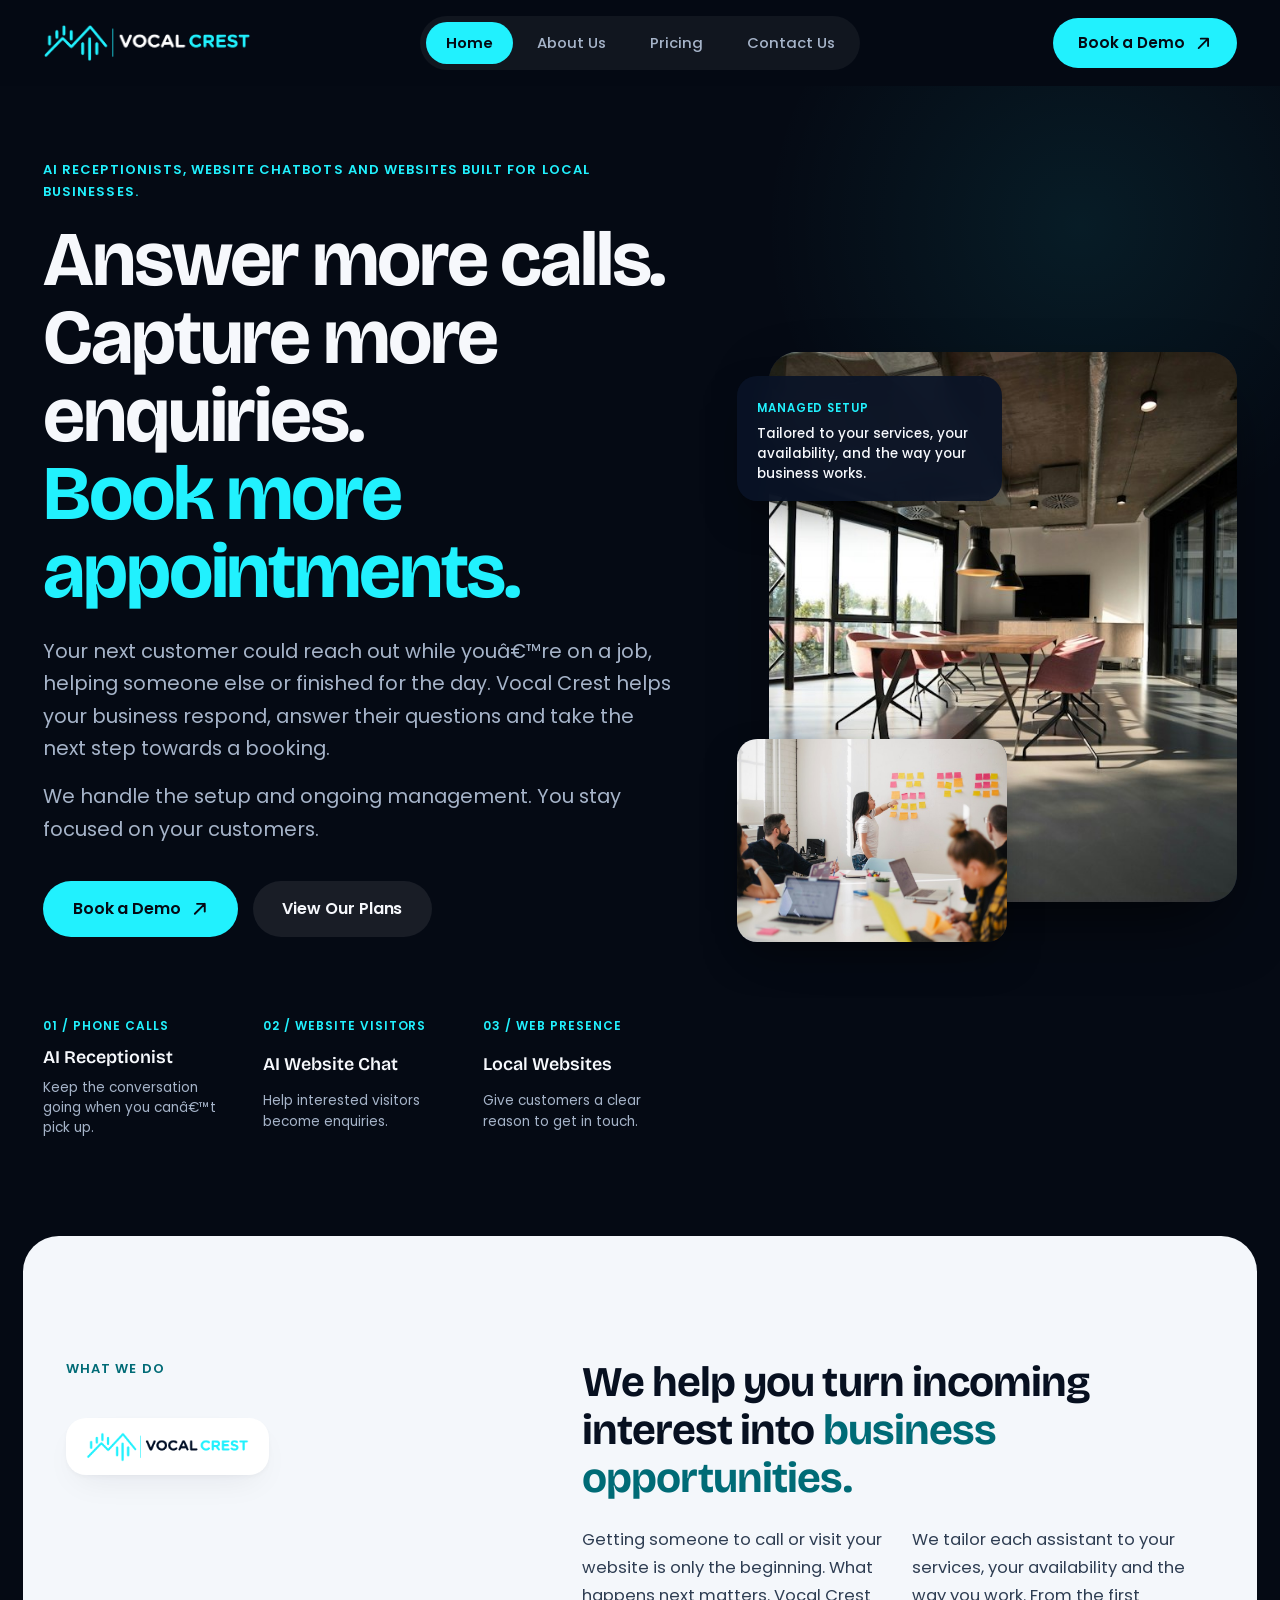
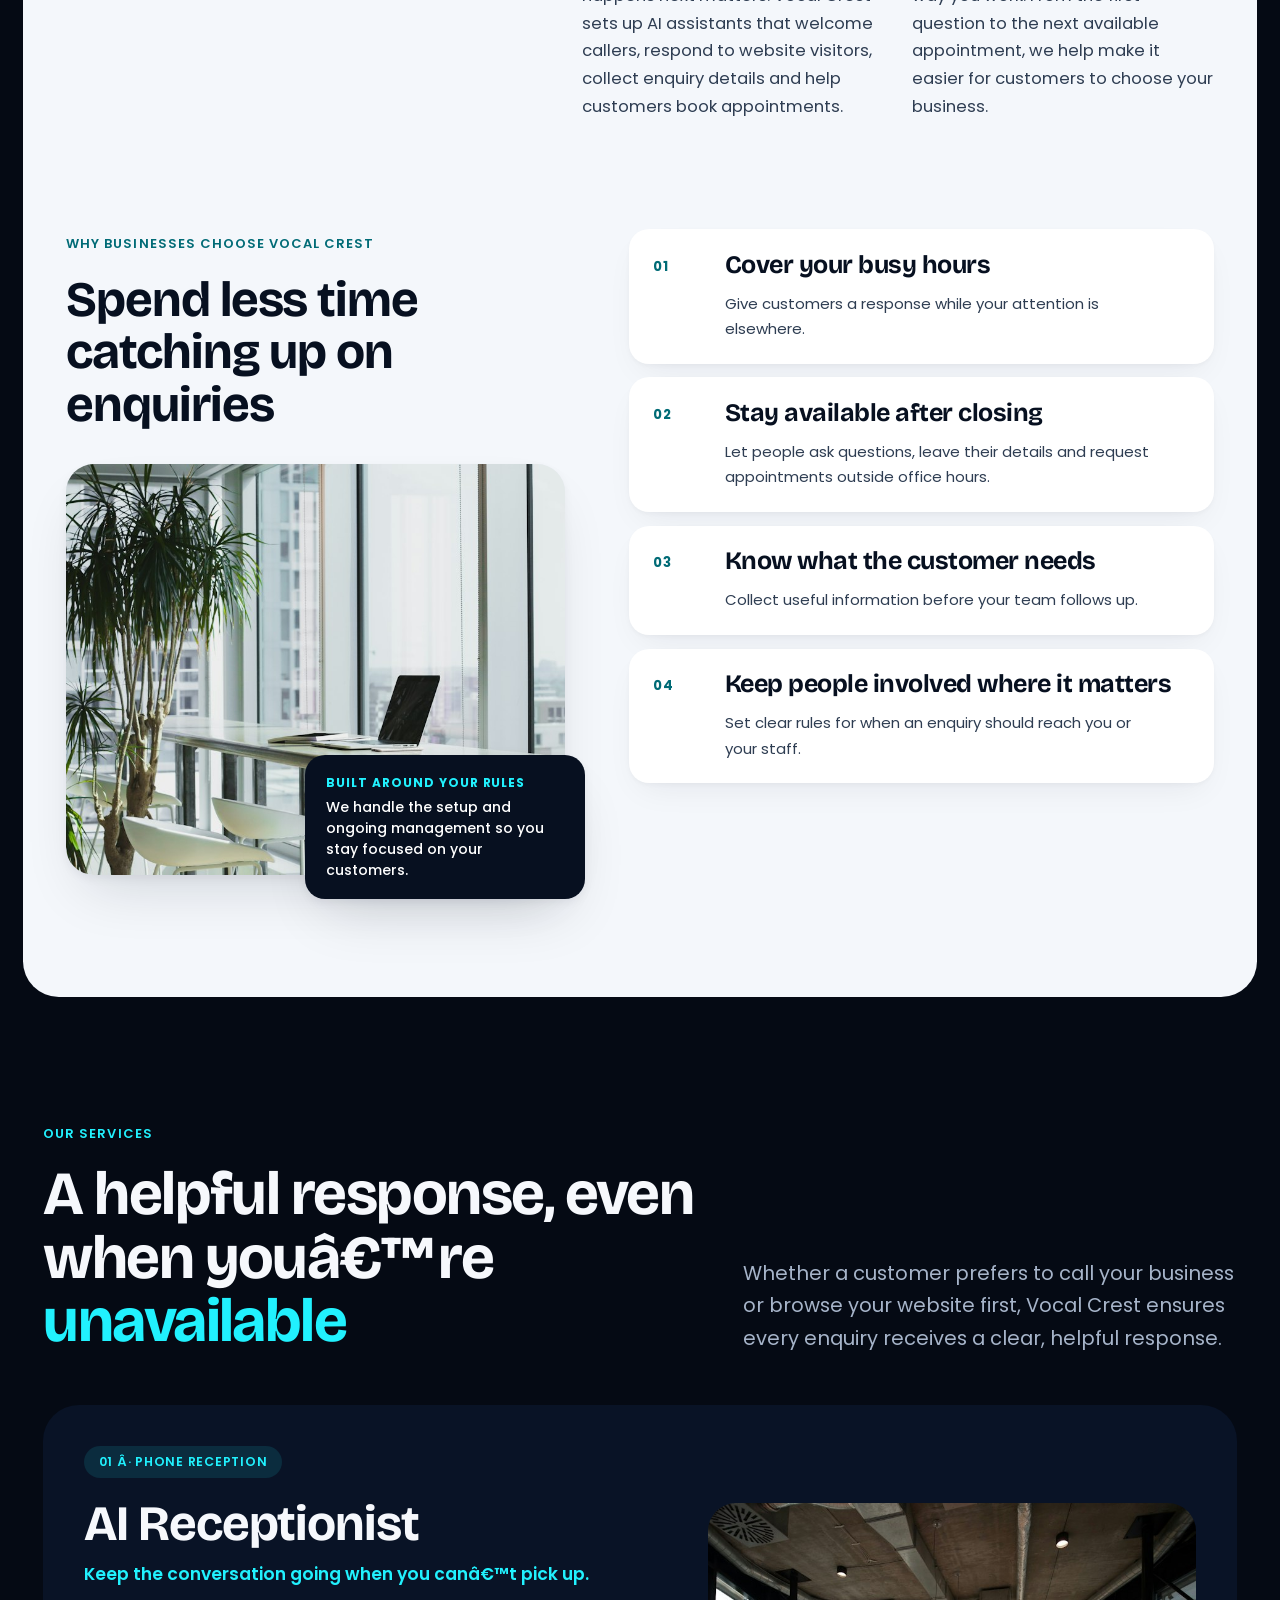
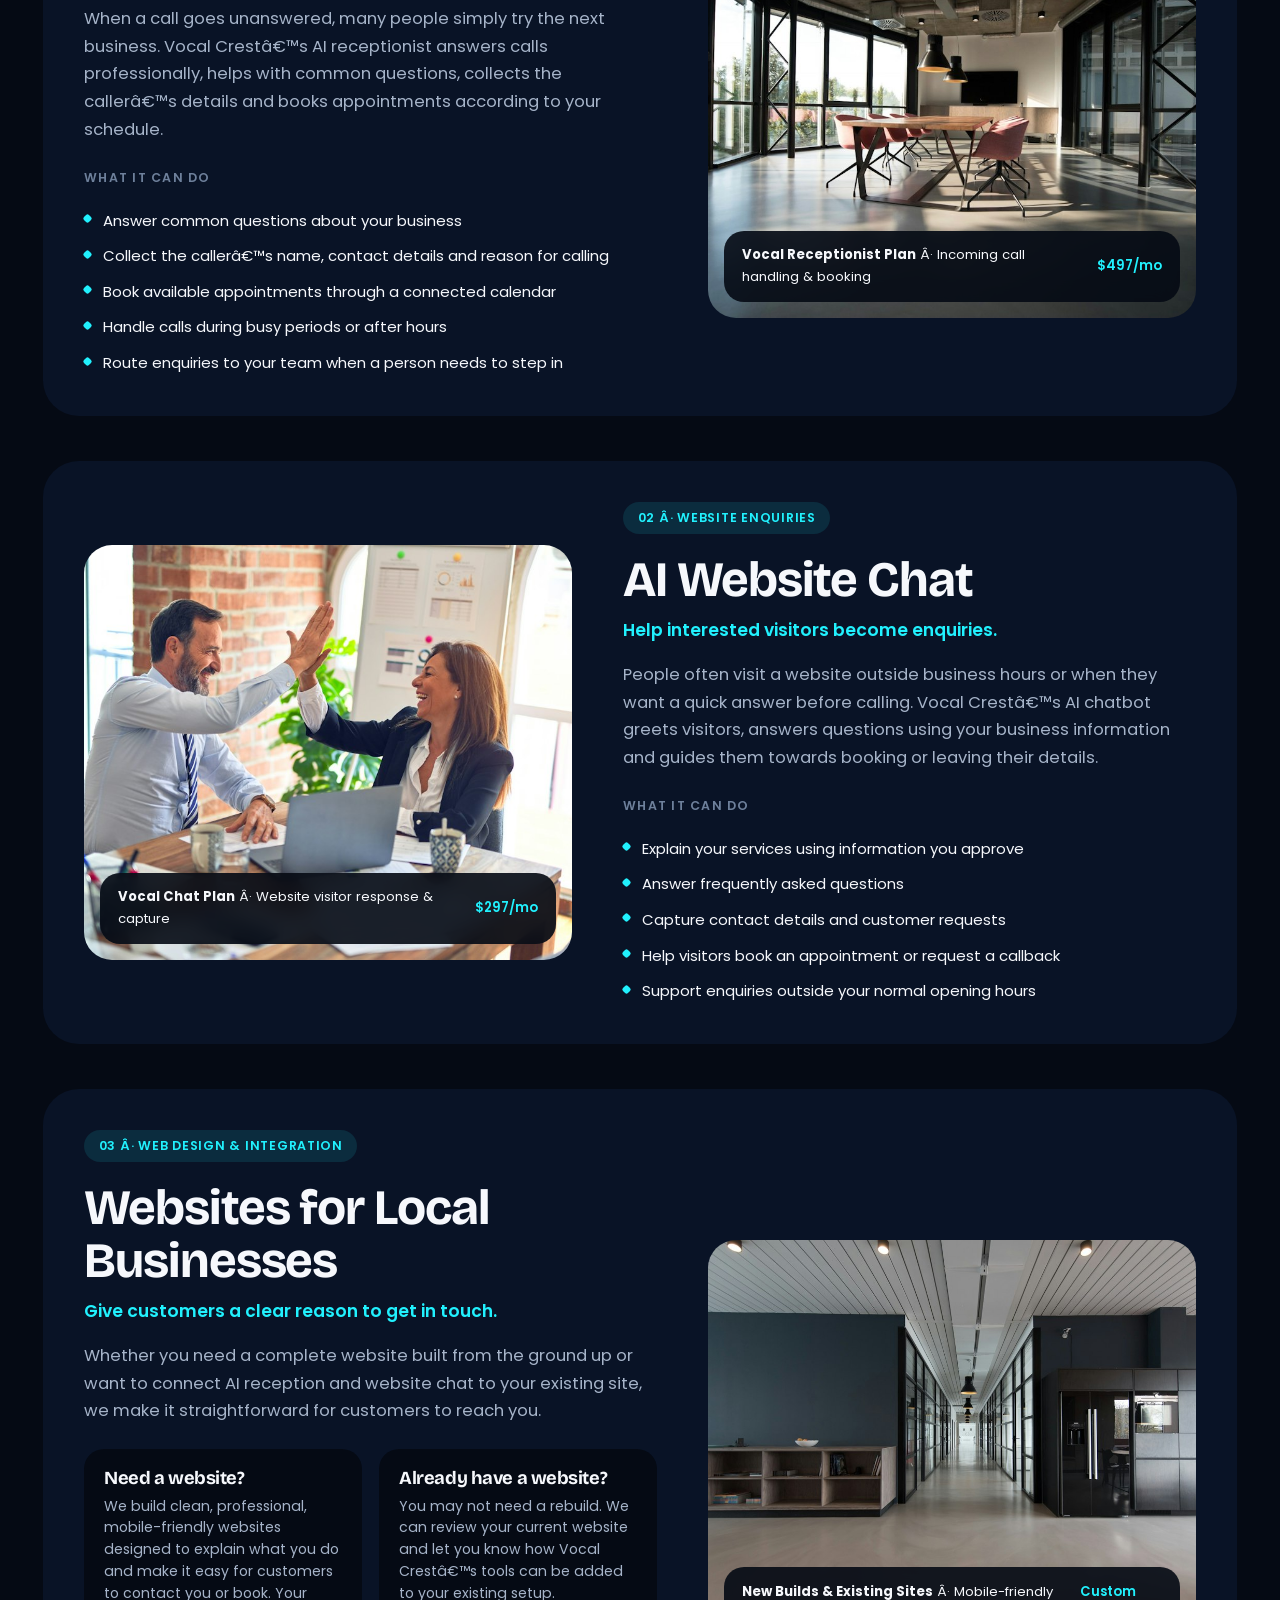
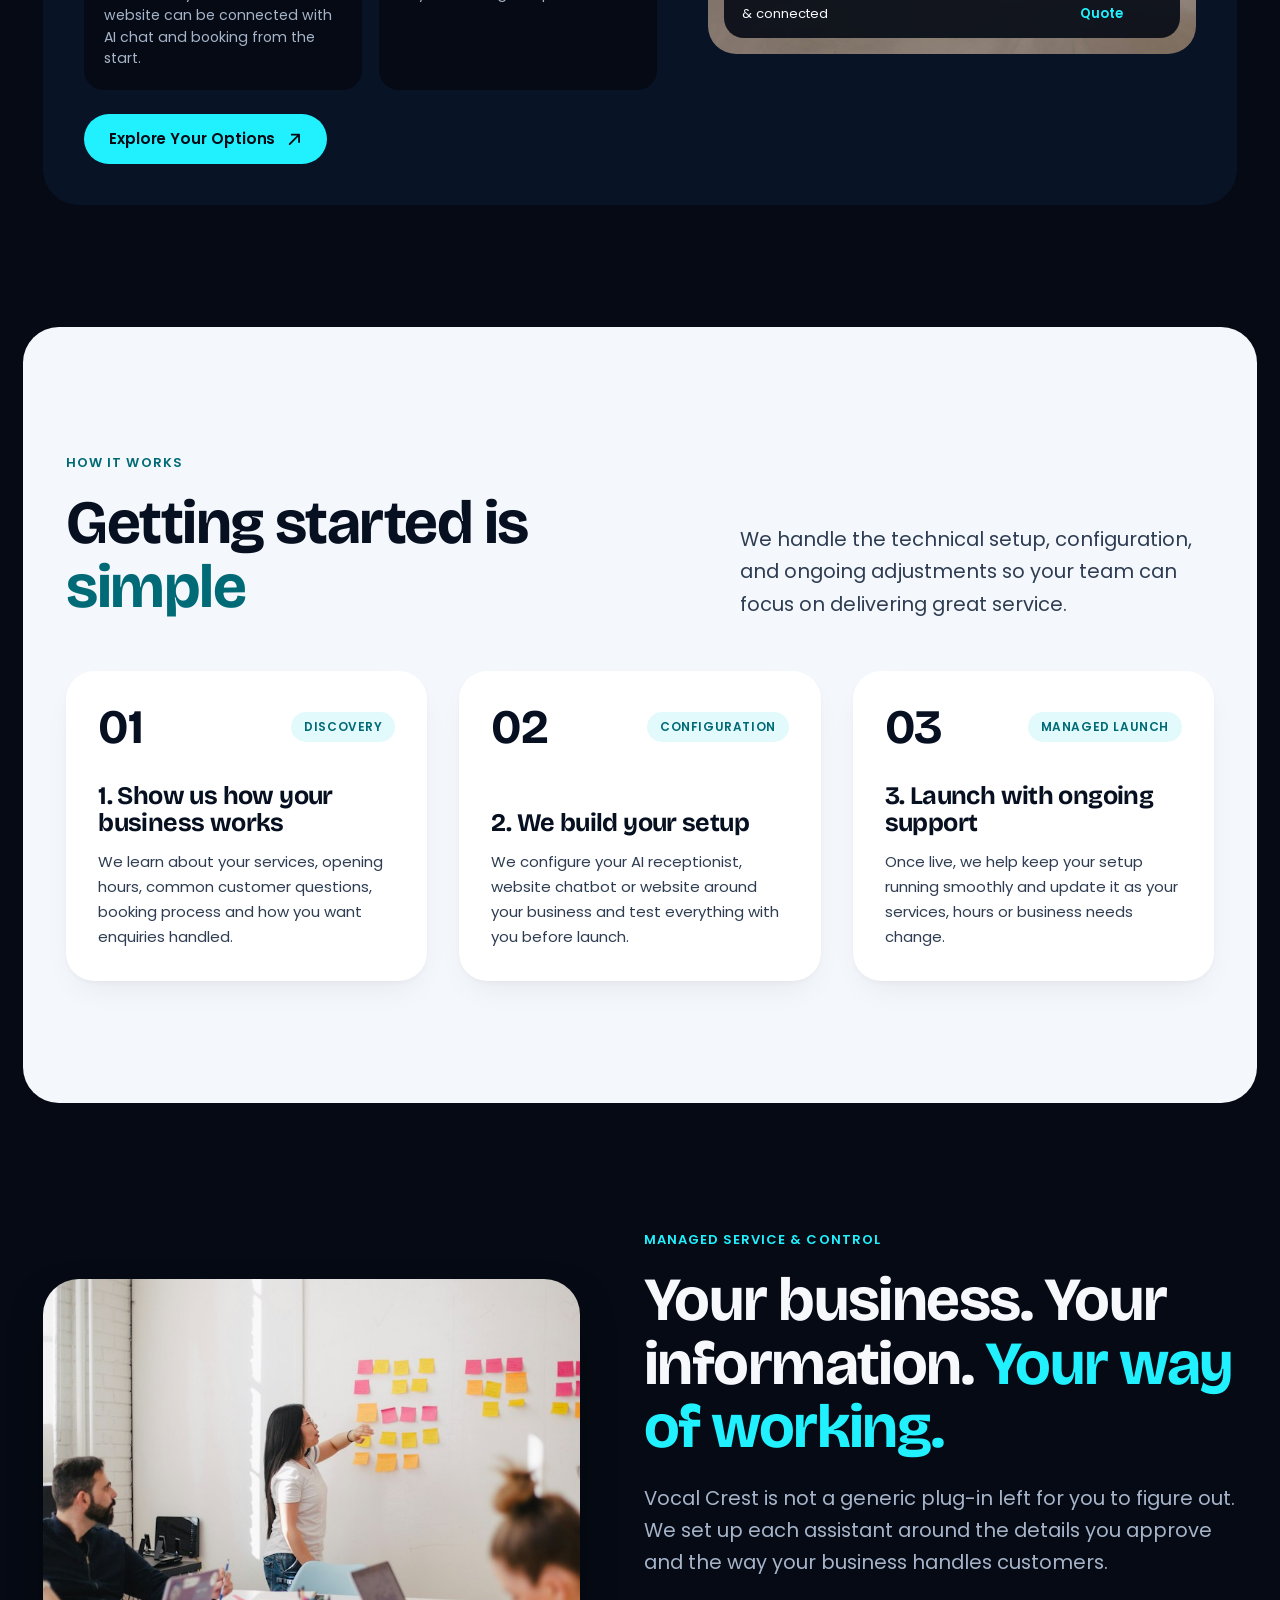
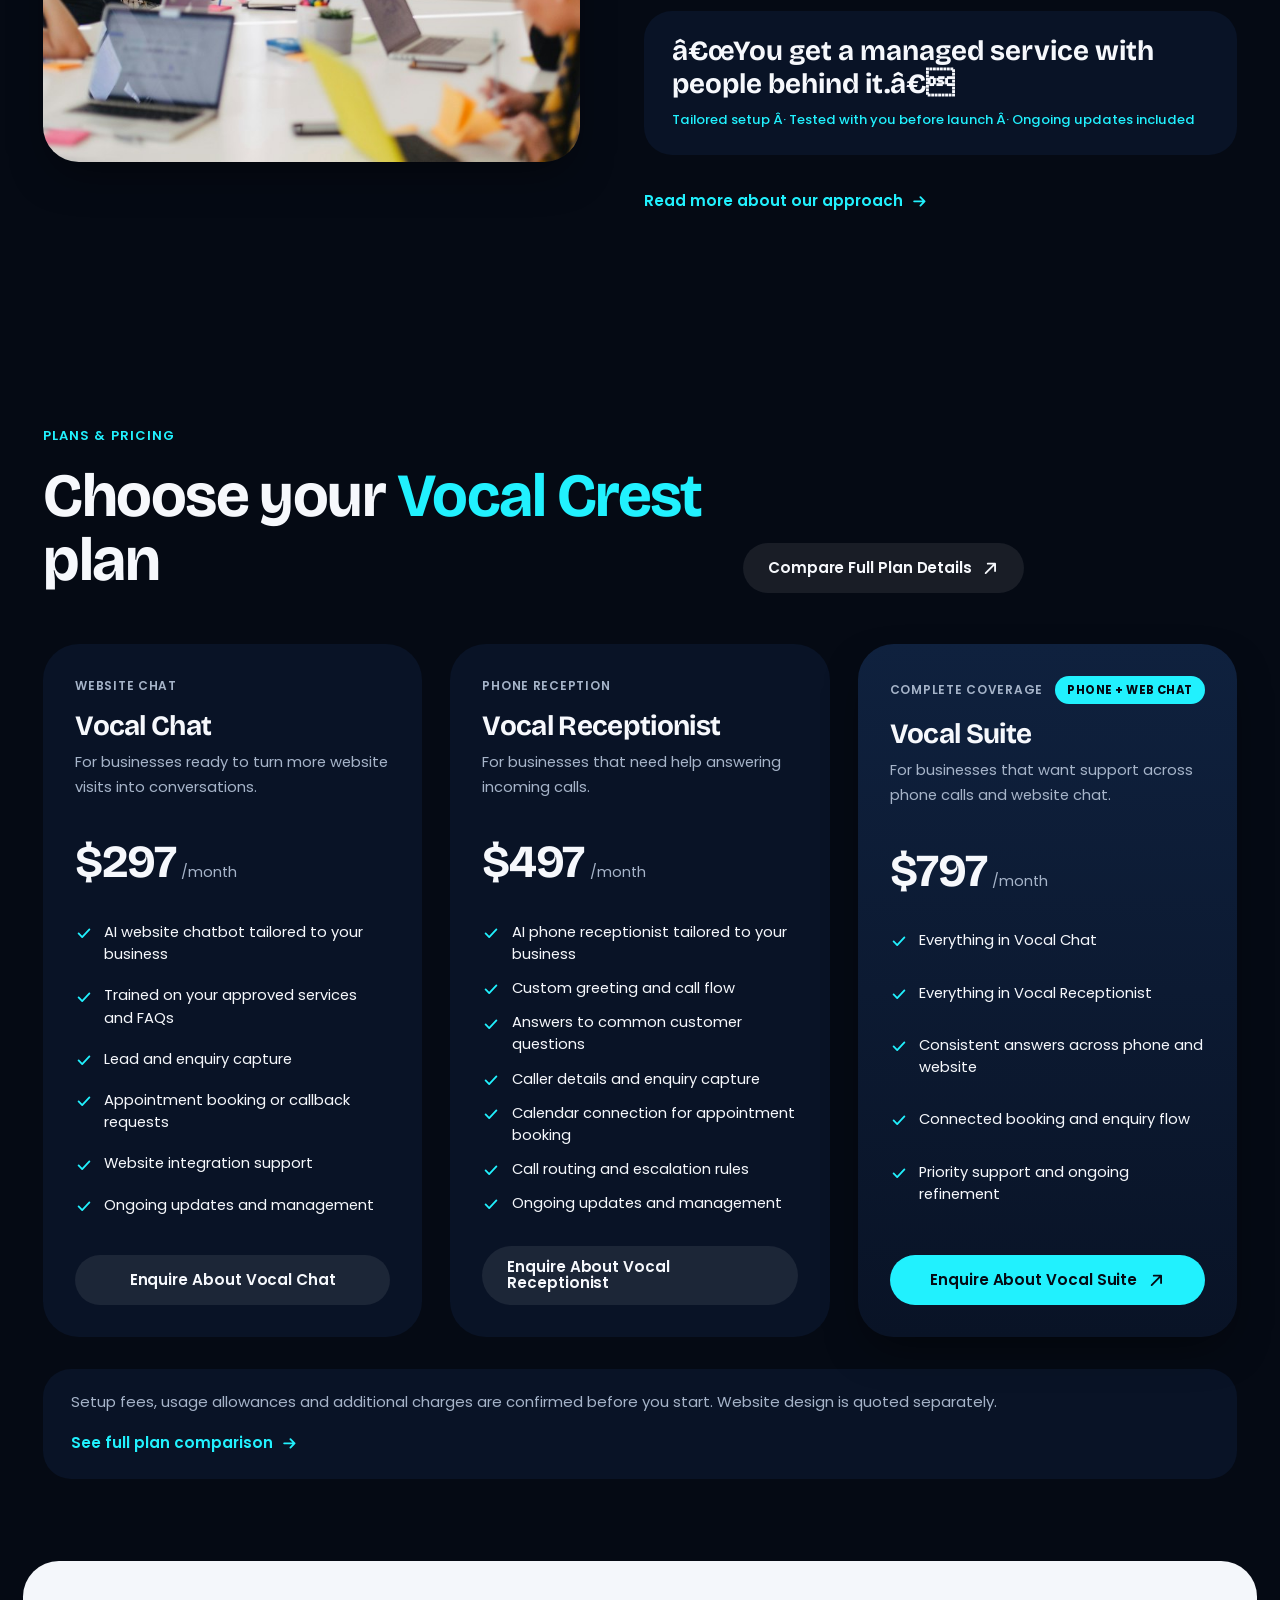
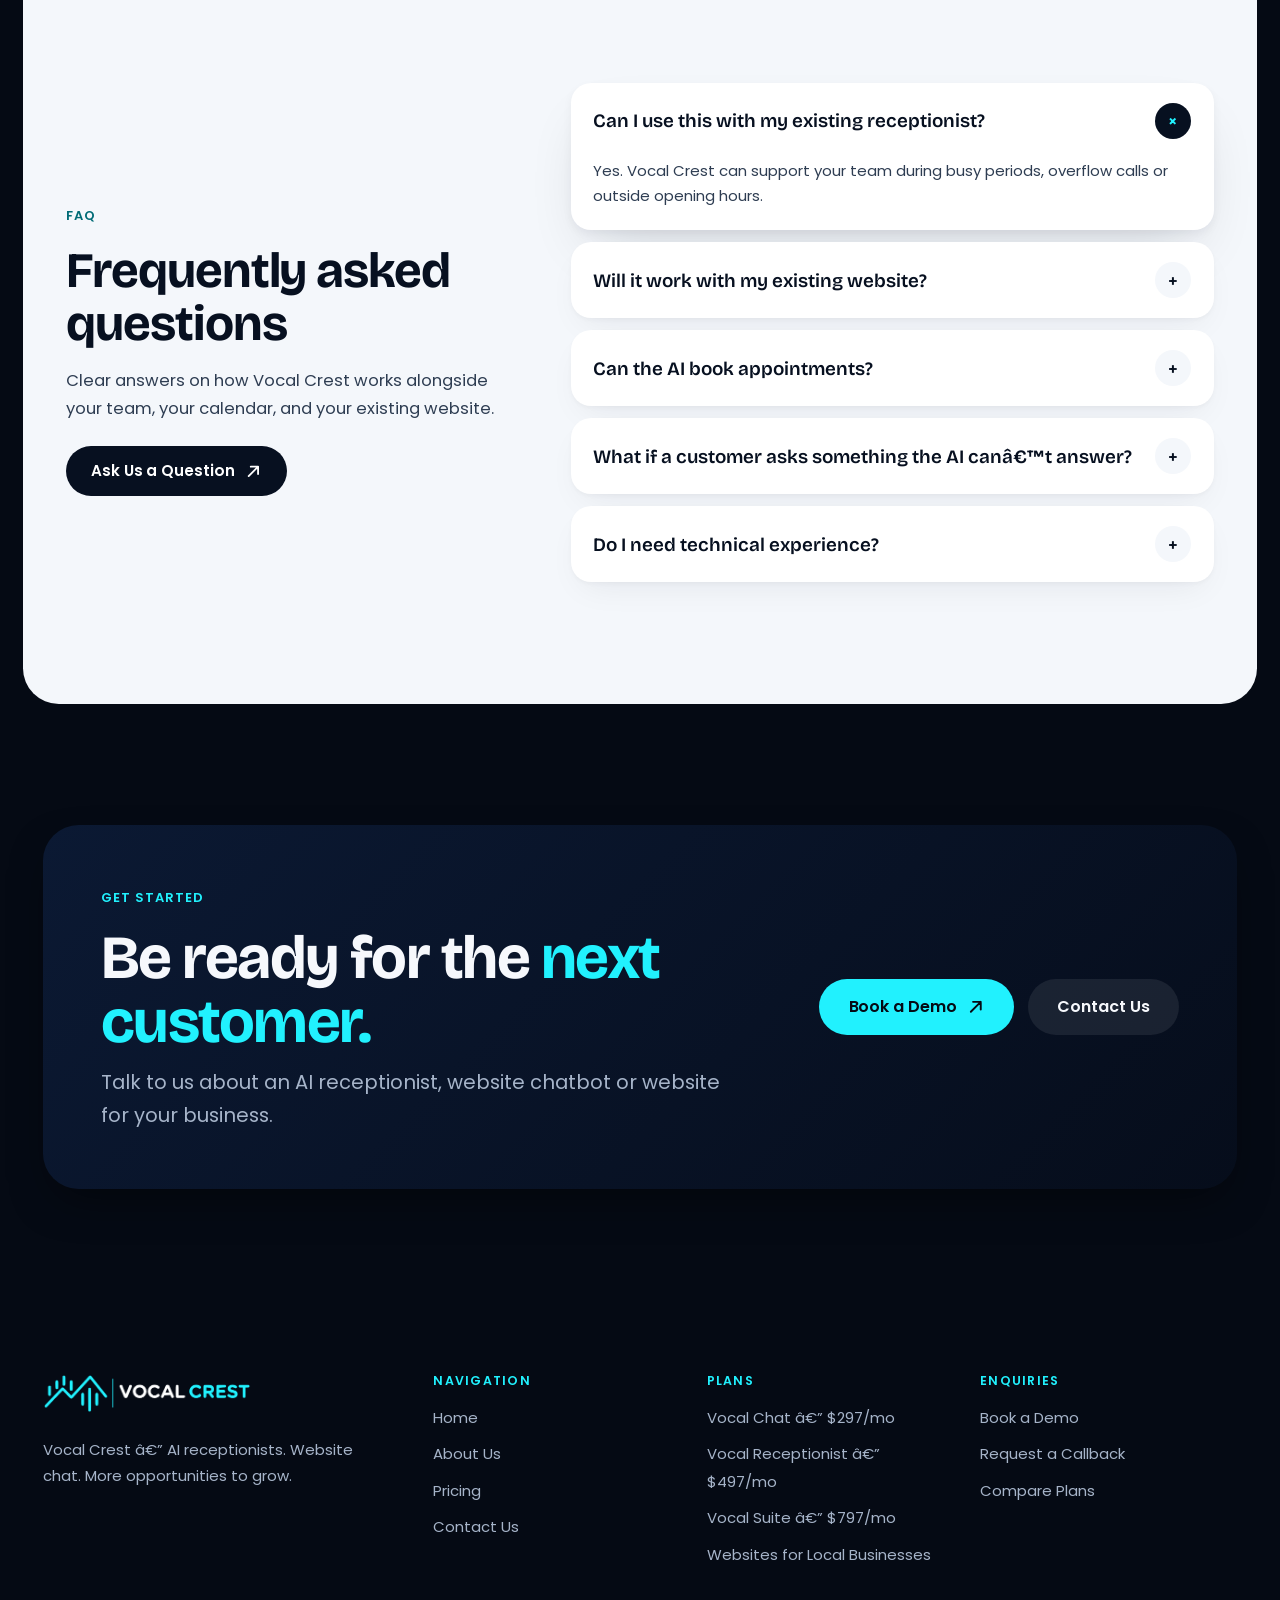
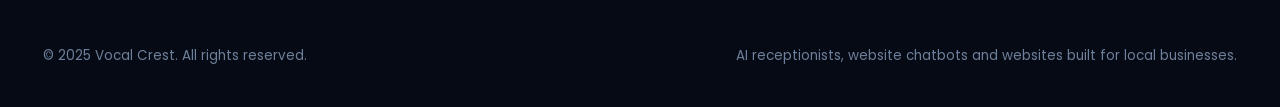
==== commit 97b77bb5: "Restore exact Contact form, About hero media, and figure reset in styles.css" ====
--- a/index.html
+++ b/index.html
@@ -1,680 +1,735 @@
 <!DOCTYPE html>
 <html lang="en">
 <head>
-<meta charset="UTF-8">
-<meta name="viewport" content="width=device-width, initial-scale=1.0">
-<title>Vocal Crest — AI Receptionists, Website Chatbots &amp; Websites for Local Businesses</title>
-<meta name="description" content="Answer more calls. Capture more enquiries. Book more appointments. Vocal Crest sets up and manages AI receptionists, website chatbots, and websites built for local businesses.">
-<meta name="theme-color" content="#050A14">
-<link rel="icon" type="image/png" href="assets/images/favicon.png">
-<!-- Google Fonts: Poppins (Content, UI, Navigation, Buttons) + Bricolage Grotesque (Display Headings) -->
-<link rel="preconnect" href="https://fonts.googleapis.com">
-<link rel="preconnect" href="https://fonts.gstatic.com" crossorigin>
-<link href="https://fonts.googleapis.com/css2?family=Bricolage+Grotesque:opsz,wght@12..96,600..800&family=Poppins:wght@300;400;500;600;700&display=swap" rel="stylesheet">
-<link rel="stylesheet" href="assets/css/styles.css">
+  <meta charset="UTF-8">
+  <meta name="viewport" content="width=device-width, initial-scale=1.0">
+  <title>Vocal Crest â€” AI Receptionists, Website Chatbots &amp; Websites for Local Businesses</title>
+  <meta name="description" content="Answer more calls. Capture more enquiries. Book more appointments. Vocal Crest sets up and manages AI receptionists, website chatbots, and websites built for local businesses.">
+  <meta name="theme-color" content="#050A14">
+  <link rel="icon" type="image/png" href="assets/images/favicon.png">
+
+  <!-- Google Fonts: Poppins (Content, UI, Navigation, Buttons) + Bricolage Grotesque (Display Headings) -->
+  <link rel="preconnect" href="https://fonts.googleapis.com">
+  <link rel="preconnect" href="https://fonts.gstatic.com" crossorigin>
+  <link href="https://fonts.googleapis.com/css2?family=Bricolage+Grotesque:opsz,wght@12..96,600..800&family=Poppins:wght@300;400;500;600;700&display=swap" rel="stylesheet">
+
+  <link rel="stylesheet" href="assets/css/styles.css">
 </head>
 <body>
-<a href="#main-content" class="skip-link">Skip to main content</a>
-<!-- 1. Dark Sticky Header -->
-<header class="site-header" data-header>
-<div class="container site-header__inner">
-<a href="index.html" class="brand" aria-label="Vocal Crest Home">
-<img src="assets/images/vocal-crest-logo.png" alt="Vocal Crest logo" width="210" height="39">
-</a>
-<nav class="nav" aria-label="Primary Navigation">
-<ul class="nav__list">
-<li><a href="index.html" class="nav__link" aria-current="page">Home</a></li>
-<li><a href="about.html" class="nav__link">About Us</a></li>
-<li><a href="pricing.html" class="nav__link">Pricing</a></li>
-<li><a href="contact.html" class="nav__link">Contact Us</a></li>
-</ul>
-</nav>
-<div class="site-header__cta">
-<a href="contact.html?intent=demo" class="btn btn--primary">
-<span>Book a Demo</span>
-<svg class="btn__ico" viewBox="0 0 16 16" fill="none" stroke="currentColor" stroke-width="1.75" aria-hidden="true">
-<path d="M3.5 12.5L12.5 3.5M12.5 3.5H5.5M12.5 3.5V10.5" stroke-linecap="round" stroke-linejoin="round"/>
-</svg>
-</a>
-</div>
-<button type="button" class="menu-btn" data-menu-btn aria-expanded="false" aria-controls="mobile-drawer" aria-label="Toggle navigation menu">
-<span>Menu</span>
-<span class="menu-btn__lines" aria-hidden="true">
-<span></span>
-<span></span>
-<span></span>
-</span>
-</button>
-</div>
-<div id="mobile-drawer" class="mobile-drawer" data-mobile-drawer hidden>
-<ul class="mobile-drawer__list">
-<li><a href="index.html" class="mobile-drawer__link" aria-current="page">Home</a></li>
-<li><a href="about.html" class="mobile-drawer__link">About Us</a></li>
-<li><a href="pricing.html" class="mobile-drawer__link">Pricing</a></li>
-<li><a href="contact.html" class="mobile-drawer__link">Contact Us</a></li>
-</ul>
-<a href="contact.html?intent=demo" class="btn btn--primary btn--full">
-<span>Book a Demo</span>
-</a>
-</div>
-</header>
-<main id="main-content">
-<!-- 2. Dark Editorial Hero -->
-<section class="hero" aria-labelledby="hero-heading">
-<div class="container">
-<div class="hero__grid">
-<div class="hero__content">
-<p class="eyebrow">AI receptionists, website chatbots and websites built for local businesses.</p>
-<h1 id="hero-heading" class="display-hero hero__title">
-<span>Answer more calls.</span>
-<span>Capture more enquiries.</span>
-<span class="text-cyan">Book more appointments.</span>
-</h1>
-<div class="hero__copy">
-<p class="lead">
-Your next customer could reach out while you’re on a job, helping someone else or finished for the day. Vocal Crest helps your business respond, answer their questions and take the next step towards a booking.
-</p>
-<p class="lead">
-We handle the setup and ongoing management. You stay focused on your customers.
-</p>
-</div>
-<div class="hero__actions">
-<a href="contact.html?intent=demo" class="btn btn--primary btn--lg">
-<span>Book a Demo</span>
-<svg class="btn__ico" viewBox="0 0 16 16" fill="none" stroke="currentColor" stroke-width="1.75" aria-hidden="true">
-<path d="M3.5 12.5L12.5 3.5M12.5 3.5H5.5M12.5 3.5V10.5" stroke-linecap="round" stroke-linejoin="round"/>
-</svg>
-</a>
-<a href="pricing.html" class="btn btn--outline-light btn--lg">
-<span>View Our Plans</span>
-</a>
-</div>
-<div class="hero__ledger" aria-label="Core Services Summary">
-<div class="hero__ledger-item">
-<span class="hero__ledger-num">01 / PHONE CALLS</span>
-<strong class="hero__ledger-title">AI Receptionist</strong>
-<p class="hero__ledger-desc">Keep the conversation going when you can’t pick up.</p>
-</div>
-<div class="hero__ledger-item">
-<span class="hero__ledger-num">02 / WEBSITE VISITORS</span>
-<strong class="hero__ledger-title">AI Website Chat</strong>
-<p class="hero__ledger-desc">Help interested visitors become enquiries.</p>
-</div>
-<div class="hero__ledger-item">
-<span class="hero__ledger-num">03 / WEB PRESENCE</span>
-<strong class="hero__ledger-title">Local Websites</strong>
-<p class="hero__ledger-desc">Give customers a clear reason to get in touch.</p>
-</div>
-</div>
-</div>
-<div class="hero__stage">
-<figure class="hero__photo-main">
-<img src="assets/images/modern-reception-desk.jpg" alt="Modern business reception desk welcoming incoming clients" width="640" height="750">
-</figure>
-<figure class="hero__photo-sub">
-<img src="assets/images/client-meeting.jpg" alt="Local business consultation and scheduling" width="360" height="270" loading="lazy">
-</figure>
-<div class="hero__editorial-card">
-<span class="hero__editorial-tag">Managed Setup</span>
-<p>Tailored to your services, your availability, and the way your business works.</p>
-</div>
-</div>
-</div>
-</div>
-</section>
-<!-- 3. Crisp Light Editorial Value & Benefits Stage -->
-<section class="panel--light inset-stage" aria-labelledby="what-we-do-heading">
-<div class="container">
-<!-- What We Do Editorial Intro -->
-<div class="value-intro">
-<div class="value-intro__brand">
-<span class="eyebrow">What we do</span>
-<div class="value-intro__logo">
-<img src="assets/images/vocal-crest-logo-light.png" alt="Vocal Crest dark logo mark" width="180" height="33" loading="lazy">
-</div>
-</div>
-<div>
-<h2 id="what-we-do-heading" class="value-intro__statement">
-We help you turn incoming interest into <span class="text-cyan">business opportunities.</span>
-</h2>
-<div class="value-intro__body">
-<p>
-Getting someone to call or visit your website is only the beginning. What happens next matters. Vocal Crest sets up AI assistants that welcome callers, respond to website visitors, collect enquiry details and help customers book appointments.
-</p>
-<p>
-We tailor each assistant to your services, your availability and the way you work. From the first question to the next available appointment, we help make it easier for customers to choose your business.
-</p>
-</div>
-</div>
-</div>
-<!-- Benefits Asymmetric Split -->
-<div class="benefits-split">
-<div>
-<span class="eyebrow">Why businesses choose Vocal Crest</span>
-<h2 class="display-2">Spend less time catching up on enquiries</h2>
-<figure class="benefits-media">
-<div class="benefits-media__frame">
-<img src="assets/images/studio-desk.jpg" alt="Organized local business workspace ready for incoming customer enquiries" width="580" height="475" loading="lazy">
-</div>
-<figcaption class="benefits-media__note">
-<strong>Built around your rules</strong>
-We handle the setup and ongoing management so you stay focused on your customers.
-</figcaption>
-</figure>
-</div>
-<div class="pillars" role="list">
-<article class="pillar" role="listitem">
-<span class="pillar__num">01</span>
-<h3>Cover your busy hours</h3>
-<p>Give customers a response while your attention is elsewhere.</p>
-</article>
-<article class="pillar" role="listitem">
-<span class="pillar__num">02</span>
-<h3>Stay available after closing</h3>
-<p>Let people ask questions, leave their details and request appointments outside office hours.</p>
-</article>
-<article class="pillar" role="listitem">
-<span class="pillar__num">03</span>
-<h3>Know what the customer needs</h3>
-<p>Collect useful information before your team follows up.</p>
-</article>
-<article class="pillar" role="listitem">
-<span class="pillar__num">04</span>
-<h3>Keep people involved where it matters</h3>
-<p>Set clear rules for when an enquiry should reach you or your staff.</p>
-</article>
-</div>
-</div>
-</div>
-</section>
-<!-- 4. Dark Services Showcase -->
-<section class="section" id="services" aria-labelledby="services-heading">
-<div class="container">
-<div class="sec-head">
-<div>
-<span class="eyebrow">Our Services</span>
-<h2 id="services-heading" class="display-1">A helpful response, even when you’re <span class="text-cyan">unavailable</span></h2>
-</div>
-<p class="lead">
-Whether a customer prefers to call your business or browse your website first, Vocal Crest ensures every enquiry receives a clear, helpful response.
-</p>
-</div>
-<div class="services-showcase">
-<!-- Service 01: AI Receptionist -->
-<article class="svc-card" aria-labelledby="svc-receptionist-title">
-<div class="svc-card__body">
-<div class="svc-card__top">
-<span class="svc-card__idx">01 · Phone Reception</span>
-</div>
-<h3 id="svc-receptionist-title" class="display-2">AI Receptionist</h3>
-<p class="svc-card__subtitle">Keep the conversation going when you can’t pick up.</p>
-<p class="svc-card__desc">
-When a call goes unanswered, many people simply try the next business. Vocal Crest’s AI receptionist answers calls professionally, helps with common questions, collects the caller’s details and books appointments according to your schedule.
-</p>
-<p class="svc-card__label">What it can do</p>
-<ul class="check-list">
-<li>Answer common questions about your business</li>
-<li>Collect the caller’s name, contact details and reason for calling</li>
-<li>Book available appointments through a connected calendar</li>
-<li>Handle calls during busy periods or after hours</li>
-<li>Route enquiries to your team when a person needs to step in</li>
-</ul>
-</div>
-<figure class="svc-card__media">
-<img src="assets/images/modern-reception-desk.jpg" alt="Professional front desk representing AI phone reception" width="560" height="475" loading="lazy">
-<figcaption class="svc-card__caption">
-<div><strong>Vocal Receptionist Plan</strong> · Incoming call handling &amp; booking</div>
-<span>$497/mo</span>
-</figcaption>
-</figure>
-</article>
-<!-- Service 02: AI Website Chat -->
-<article class="svc-card svc-card--reverse" aria-labelledby="svc-chat-title">
-<div class="svc-card__body">
-<div class="svc-card__top">
-<span class="svc-card__idx">02 · Website Enquiries</span>
-</div>
-<h3 id="svc-chat-title" class="display-2">AI Website Chat</h3>
-<p class="svc-card__subtitle">Help interested visitors become enquiries.</p>
-<p class="svc-card__desc">
-People often visit a website outside business hours or when they want a quick answer before calling. Vocal Crest’s AI chatbot greets visitors, answers questions using your business information and guides them towards booking or leaving their details.
-</p>
-<p class="svc-card__label">What it can do</p>
-<ul class="check-list">
-<li>Explain your services using information you approve</li>
-<li>Answer frequently asked questions</li>
-<li>Capture contact details and customer requests</li>
-<li>Help visitors book an appointment or request a callback</li>
-<li>Support enquiries outside your normal opening hours</li>
-</ul>
-</div>
-<figure class="svc-card__media">
-<img src="assets/images/collaborative-planning.jpg" alt="Team reviewing website customer enquiries and bookings" width="560" height="475" loading="lazy">
-<figcaption class="svc-card__caption">
-<div><strong>Vocal Chat Plan</strong> · Website visitor response &amp; capture</div>
-<span>$297/mo</span>
-</figcaption>
-</figure>
-</article>
-<!-- Service 03: Websites for Local Businesses -->
-<article class="svc-card" aria-labelledby="svc-websites-title">
-<div class="svc-card__body">
-<div class="svc-card__top">
-<span class="svc-card__idx">03 · Web Design &amp; Integration</span>
-</div>
-<h3 id="svc-websites-title" class="display-2">Websites for Local Businesses</h3>
-<p class="svc-card__subtitle">Give customers a clear reason to get in touch.</p>
-<p class="svc-card__desc">
-Whether you need a complete website built from the ground up or want to connect AI reception and website chat to your existing site, we make it straightforward for customers to reach you.
-</p>
-<div class="svc-subgrid">
-<div class="svc-subbox">
-<h4>Need a website?</h4>
-<p>We build clean, professional, mobile-friendly websites designed to explain what you do and make it easy for customers to contact you or book. Your website can be connected with AI chat and booking from the start.</p>
-</div>
-<div class="svc-subbox">
-<h4>Already have a website?</h4>
-<p>You may not need a rebuild. We can review your current website and let you know how Vocal Crest’s tools can be added to your existing setup.</p>
-</div>
-</div>
-<a href="contact.html?service=website" class="btn btn--primary">
-<span>Explore Your Options</span>
-<svg class="btn__ico" viewBox="0 0 16 16" fill="none" stroke="currentColor" stroke-width="1.75" aria-hidden="true">
-<path d="M3.5 12.5L12.5 3.5M12.5 3.5H5.5M12.5 3.5V10.5" stroke-linecap="round" stroke-linejoin="round"/>
-</svg>
-</a>
-</div>
-<figure class="svc-card__media">
-<img src="assets/images/about-workspace.jpg" alt="Design studio building websites for local businesses" width="560" height="475" loading="lazy">
-<figcaption class="svc-card__caption">
-<div><strong>New Builds &amp; Existing Sites</strong> · Mobile-friendly &amp; connected</div>
-<span>Custom Quote</span>
-</figcaption>
-</figure>
-</article>
-</div>
-</div>
-</section>
-<!-- 5. Crisp Light "How It Works" Stage -->
-<section class="panel--light inset-stage" aria-labelledby="how-it-works-heading">
-<div class="container">
-<div class="sec-head">
-<div>
-<span class="eyebrow">How It Works</span>
-<h2 id="how-it-works-heading" class="display-1">Getting started is <span class="text-cyan">simple</span></h2>
-</div>
-<p class="lead">
-We handle the technical setup, configuration, and ongoing adjustments so your team can focus on delivering great service.
-</p>
-</div>
-<ol class="steps-grid">
-<li class="step-card">
-<div class="step-card__head">
-<span class="step-card__num">01</span>
-<span class="step-card__pill">Discovery</span>
-</div>
-<div>
-<h3>1. Show us how your business works</h3>
-<p>We learn about your services, opening hours, common customer questions, booking process and how you want enquiries handled.</p>
-</div>
-</li>
-<li class="step-card">
-<div class="step-card__head">
-<span class="step-card__num">02</span>
-<span class="step-card__pill">Configuration</span>
-</div>
-<div>
-<h3>2. We build your setup</h3>
-<p>We configure your AI receptionist, website chatbot or website around your business and test everything with you before launch.</p>
-</div>
-</li>
-<li class="step-card">
-<div class="step-card__head">
-<span class="step-card__num">03</span>
-<span class="step-card__pill">Managed Launch</span>
-</div>
-<div>
-<h3>3. Launch with ongoing support</h3>
-<p>Once live, we help keep your setup running smoothly and update it as your services, hours or business needs change.</p>
-</div>
-</li>
-</ol>
-</div>
-</section>
-<!-- 6. Dark Credibility & Differentiation Section -->
-<section class="section" aria-labelledby="credibility-heading">
-<div class="container">
-<div class="credibility-grid">
-<figure class="credibility-media">
-<img src="assets/images/client-meeting.jpg" alt="Vocal Crest team collaborating with a business owner" width="600" height="540" loading="lazy">
-</figure>
-<div>
-<span class="eyebrow">Managed Service &amp; Control</span>
-<h2 id="credibility-heading" class="display-1">
-Your business. Your information. <span class="text-cyan">Your way of working.</span>
-</h2>
-<p class="lead" style="margin-top: 1.35rem;">
-Vocal Crest is not a generic plug-in left for you to figure out. We set up each assistant around the details you approve and the way your business handles customers.
-</p>
-<div class="credibility-quote">
-<p>“You get a managed service with people behind it.”</p>
-<span>Tailored setup · Tested with you before launch · Ongoing updates included</span>
-</div>
-<div style="margin-top: 2rem;">
-<a href="about.html" class="link-arrow">
-<span>Read more about our approach</span>
-<svg viewBox="0 0 16 16" fill="none" stroke="currentColor" stroke-width="1.75" aria-hidden="true">
-<path d="M3 8h10M9 4l4 4-4 4" stroke-linecap="round" stroke-linejoin="round"/>
-</svg>
-</a>
-</div>
-</div>
-</div>
-</div>
-</section>
-<!-- 7. Dark Pricing Preview Section -->
-<section class="section section--tight" aria-labelledby="pricing-preview-heading">
-<div class="container">
-<div class="sec-head">
-<div>
-<span class="eyebrow">Plans &amp; Pricing</span>
-<h2 id="pricing-preview-heading" class="display-1">Choose your <span class="text-cyan">Vocal Crest</span> plan</h2>
-</div>
-<div>
-<a href="pricing.html" class="btn btn--outline-light">
-<span>Compare Full Plan Details</span>
-<svg class="btn__ico" viewBox="0 0 16 16" fill="none" stroke="currentColor" stroke-width="1.75" aria-hidden="true">
-<path d="M3.5 12.5L12.5 3.5M12.5 3.5H5.5M12.5 3.5V10.5" stroke-linecap="round" stroke-linejoin="round"/>
-</svg>
-</a>
-</div>
-</div>
-<div class="pricing-grid">
-<!-- Plan 1: Vocal Chat -->
-<article class="plan-card" aria-labelledby="home-plan-chat">
-<div class="plan-card__top">
-<span class="plan-card__tag">Website Chat</span>
-</div>
-<h3 id="home-plan-chat" class="plan-card__name">Vocal Chat</h3>
-<p class="plan-card__desc">For businesses ready to turn more website visits into conversations.</p>
-<div class="plan-card__price">
-<span class="plan-card__amount">$297</span>
-<span class="plan-card__period">/month</span>
-</div>
-<ul class="plan-card__features">
-<li>
-<svg viewBox="0 0 20 20" fill="none" stroke="currentColor" stroke-width="2" aria-hidden="true"><path d="M4 10.5l4 4 8-8.5" stroke-linecap="round" stroke-linejoin="round"/></svg>
-<span>AI website chatbot tailored to your business</span>
-</li>
-<li>
-<svg viewBox="0 0 20 20" fill="none" stroke="currentColor" stroke-width="2" aria-hidden="true"><path d="M4 10.5l4 4 8-8.5" stroke-linecap="round" stroke-linejoin="round"/></svg>
-<span>Trained on your approved services and FAQs</span>
-</li>
-<li>
-<svg viewBox="0 0 20 20" fill="none" stroke="currentColor" stroke-width="2" aria-hidden="true"><path d="M4 10.5l4 4 8-8.5" stroke-linecap="round" stroke-linejoin="round"/></svg>
-<span>Lead and enquiry capture</span>
-</li>
-<li>
-<svg viewBox="0 0 20 20" fill="none" stroke="currentColor" stroke-width="2" aria-hidden="true"><path d="M4 10.5l4 4 8-8.5" stroke-linecap="round" stroke-linejoin="round"/></svg>
-<span>Appointment booking or callback requests</span>
-</li>
-<li>
-<svg viewBox="0 0 20 20" fill="none" stroke="currentColor" stroke-width="2" aria-hidden="true"><path d="M4 10.5l4 4 8-8.5" stroke-linecap="round" stroke-linejoin="round"/></svg>
-<span>Website integration support</span>
-</li>
-<li>
-<svg viewBox="0 0 20 20" fill="none" stroke="currentColor" stroke-width="2" aria-hidden="true"><path d="M4 10.5l4 4 8-8.5" stroke-linecap="round" stroke-linejoin="round"/></svg>
-<span>Ongoing updates and management</span>
-</li>
-</ul>
-<a href="contact.html?plan=vocal-chat" class="btn btn--outline-light btn--full">
-<span>Enquire About Vocal Chat</span>
-</a>
-</article>
-<!-- Plan 2: Vocal Receptionist -->
-<article class="plan-card" aria-labelledby="home-plan-receptionist">
-<div class="plan-card__top">
-<span class="plan-card__tag">Phone Reception</span>
-</div>
-<h3 id="home-plan-receptionist" class="plan-card__name">Vocal Receptionist</h3>
-<p class="plan-card__desc">For businesses that need help answering incoming calls.</p>
-<div class="plan-card__price">
-<span class="plan-card__amount">$497</span>
-<span class="plan-card__period">/month</span>
-</div>
-<ul class="plan-card__features">
-<li>
-<svg viewBox="0 0 20 20" fill="none" stroke="currentColor" stroke-width="2" aria-hidden="true"><path d="M4 10.5l4 4 8-8.5" stroke-linecap="round" stroke-linejoin="round"/></svg>
-<span>AI phone receptionist tailored to your business</span>
-</li>
-<li>
-<svg viewBox="0 0 20 20" fill="none" stroke="currentColor" stroke-width="2" aria-hidden="true"><path d="M4 10.5l4 4 8-8.5" stroke-linecap="round" stroke-linejoin="round"/></svg>
-<span>Custom greeting and call flow</span>
-</li>
-<li>
-<svg viewBox="0 0 20 20" fill="none" stroke="currentColor" stroke-width="2" aria-hidden="true"><path d="M4 10.5l4 4 8-8.5" stroke-linecap="round" stroke-linejoin="round"/></svg>
-<span>Answers to common customer questions</span>
-</li>
-<li>
-<svg viewBox="0 0 20 20" fill="none" stroke="currentColor" stroke-width="2" aria-hidden="true"><path d="M4 10.5l4 4 8-8.5" stroke-linecap="round" stroke-linejoin="round"/></svg>
-<span>Caller details and enquiry capture</span>
-</li>
-<li>
-<svg viewBox="0 0 20 20" fill="none" stroke="currentColor" stroke-width="2" aria-hidden="true"><path d="M4 10.5l4 4 8-8.5" stroke-linecap="round" stroke-linejoin="round"/></svg>
-<span>Calendar connection for appointment booking</span>
-</li>
-<li>
-<svg viewBox="0 0 20 20" fill="none" stroke="currentColor" stroke-width="2" aria-hidden="true"><path d="M4 10.5l4 4 8-8.5" stroke-linecap="round" stroke-linejoin="round"/></svg>
-<span>Call routing and escalation rules</span>
-</li>
-<li>
-<svg viewBox="0 0 20 20" fill="none" stroke="currentColor" stroke-width="2" aria-hidden="true"><path d="M4 10.5l4 4 8-8.5" stroke-linecap="round" stroke-linejoin="round"/></svg>
-<span>Ongoing updates and management</span>
-</li>
-</ul>
-<a href="contact.html?plan=vocal-receptionist" class="btn btn--outline-light btn--full">
-<span>Enquire About Vocal Receptionist</span>
-</a>
-</article>
-<!-- Plan 3: Vocal Suite -->
-<article class="plan-card plan-card--featured" aria-labelledby="home-plan-suite">
-<div class="plan-card__top">
-<span class="plan-card__tag">Complete Coverage</span>
-<span class="plan-card__badge">Phone + Web Chat</span>
-</div>
-<h3 id="home-plan-suite" class="plan-card__name">Vocal Suite</h3>
-<p class="plan-card__desc">For businesses that want support across phone calls and website chat.</p>
-<div class="plan-card__price">
-<span class="plan-card__amount">$797</span>
-<span class="plan-card__period">/month</span>
-</div>
-<ul class="plan-card__features">
-<li>
-<svg viewBox="0 0 20 20" fill="none" stroke="currentColor" stroke-width="2" aria-hidden="true"><path d="M4 10.5l4 4 8-8.5" stroke-linecap="round" stroke-linejoin="round"/></svg>
-<span>Everything in Vocal Chat</span>
-</li>
-<li>
-<svg viewBox="0 0 20 20" fill="none" stroke="currentColor" stroke-width="2" aria-hidden="true"><path d="M4 10.5l4 4 8-8.5" stroke-linecap="round" stroke-linejoin="round"/></svg>
-<span>Everything in Vocal Receptionist</span>
-</li>
-<li>
-<svg viewBox="0 0 20 20" fill="none" stroke="currentColor" stroke-width="2" aria-hidden="true"><path d="M4 10.5l4 4 8-8.5" stroke-linecap="round" stroke-linejoin="round"/></svg>
-<span>Consistent answers across phone and website</span>
-</li>
-<li>
-<svg viewBox="0 0 20 20" fill="none" stroke="currentColor" stroke-width="2" aria-hidden="true"><path d="M4 10.5l4 4 8-8.5" stroke-linecap="round" stroke-linejoin="round"/></svg>
-<span>Connected booking and enquiry flow</span>
-</li>
-<li>
-<svg viewBox="0 0 20 20" fill="none" stroke="currentColor" stroke-width="2" aria-hidden="true"><path d="M4 10.5l4 4 8-8.5" stroke-linecap="round" stroke-linejoin="round"/></svg>
-<span>Priority support and ongoing refinement</span>
-</li>
-</ul>
-<a href="contact.html?plan=vocal-suite" class="btn btn--primary btn--full">
-<span>Enquire About Vocal Suite</span>
-<svg class="btn__ico" viewBox="0 0 16 16" fill="none" stroke="currentColor" stroke-width="1.75" aria-hidden="true">
-<path d="M3.5 12.5L12.5 3.5M12.5 3.5H5.5M12.5 3.5V10.5" stroke-linecap="round" stroke-linejoin="round"/>
-</svg>
-</a>
-</article>
-</div>
-<div class="pricing-note-bar">
-<p>Setup fees, usage allowances and additional charges are confirmed before you start. Website design is quoted separately.</p>
-<a href="pricing.html" class="link-arrow">
-<span>See full plan comparison</span>
-<svg viewBox="0 0 16 16" fill="none" stroke="currentColor" stroke-width="1.75" aria-hidden="true">
-<path d="M3 8h10M9 4l4 4-4 4" stroke-linecap="round" stroke-linejoin="round"/>
-</svg>
-</a>
-</div>
-</div>
-</section>
-<!-- 8. Crisp Light FAQ Stage -->
-<section class="panel--light inset-stage" aria-labelledby="faq-heading">
-<div class="container">
-<div class="faq-layout">
-<div class="faq-aside">
-<span class="eyebrow">FAQ</span>
-<h2 id="faq-heading" class="display-2">Frequently asked questions</h2>
-<p>
-Clear answers on how Vocal Crest works alongside your team, your calendar, and your existing website.
-</p>
-<a href="contact.html" class="btn btn--dark">
-<span>Ask Us a Question</span>
-<svg class="btn__ico" viewBox="0 0 16 16" fill="none" stroke="currentColor" stroke-width="1.75" aria-hidden="true">
-<path d="M3.5 12.5L12.5 3.5M12.5 3.5H5.5M12.5 3.5V10.5" stroke-linecap="round" stroke-linejoin="round"/>
-</svg>
-</a>
-</div>
-<div class="accordion" data-accordion>
-<div class="acc is-open">
-<h3>
-<button type="button" class="acc__btn" data-acc-btn aria-expanded="true" aria-controls="faq-panel-1" id="faq-btn-1">
-<span>Can I use this with my existing receptionist?</span>
-<span class="acc__icon" aria-hidden="true">+</span>
-</button>
-</h3>
-<div id="faq-panel-1" class="acc__panel" role="region" aria-labelledby="faq-btn-1">
-<p>Yes. Vocal Crest can support your team during busy periods, overflow calls or outside opening hours.</p>
-</div>
-</div>
-<div class="acc">
-<h3>
-<button type="button" class="acc__btn" data-acc-btn aria-expanded="false" aria-controls="faq-panel-2" id="faq-btn-2">
-<span>Will it work with my existing website?</span>
-<span class="acc__icon" aria-hidden="true">+</span>
-</button>
-</h3>
-<div id="faq-panel-2" class="acc__panel" role="region" aria-labelledby="faq-btn-2" hidden>
-<p>In many cases, yes. We can review your current website and let you know the best way to add chat or booking support.</p>
-</div>
-</div>
-<div class="acc">
-<h3>
-<button type="button" class="acc__btn" data-acc-btn aria-expanded="false" aria-controls="faq-panel-3" id="faq-btn-3">
-<span>Can the AI book appointments?</span>
-<span class="acc__icon" aria-hidden="true">+</span>
-</button>
-</h3>
-<div id="faq-panel-3" class="acc__panel" role="region" aria-labelledby="faq-btn-3" hidden>
-<p>Yes. We can connect your booking calendar so customers can book available times based on your rules.</p>
-</div>
-</div>
-<div class="acc">
-<h3>
-<button type="button" class="acc__btn" data-acc-btn aria-expanded="false" aria-controls="faq-panel-4" id="faq-btn-4">
-<span>What if a customer asks something the AI can’t answer?</span>
-<span class="acc__icon" aria-hidden="true">+</span>
-</button>
-</h3>
-<div id="faq-panel-4" class="acc__panel" role="region" aria-labelledby="faq-btn-4" hidden>
-<p>We set clear handover rules so the enquiry can be passed to your team with the customer’s details.</p>
-</div>
-</div>
-<div class="acc">
-<h3>
-<button type="button" class="acc__btn" data-acc-btn aria-expanded="false" aria-controls="faq-panel-5" id="faq-btn-5">
-<span>Do I need technical experience?</span>
-<span class="acc__icon" aria-hidden="true">+</span>
-</button>
-</h3>
-<div id="faq-panel-5" class="acc__panel" role="region" aria-labelledby="faq-btn-5" hidden>
-<p>No. Vocal Crest handles the setup, testing and ongoing updates with you.</p>
-</div>
-</div>
-</div>
-</div>
-</div>
-</section>
-<!-- 9. Closing CTA Banner -->
-<section class="section" aria-labelledby="closing-cta-heading">
-<div class="container">
-<div class="cta-banner">
-<div class="cta-banner__content">
-<span class="eyebrow">Get Started</span>
-<h2 id="closing-cta-heading" class="display-1">Be ready for the <span class="text-cyan">next customer.</span></h2>
-<p class="lead">
-Talk to us about an AI receptionist, website chatbot or website for your business.
-</p>
-</div>
-<div class="cta-banner__actions">
-<a href="contact.html?intent=demo" class="btn btn--primary btn--lg">
-<span>Book a Demo</span>
-<svg class="btn__ico" viewBox="0 0 16 16" fill="none" stroke="currentColor" stroke-width="1.75" aria-hidden="true">
-<path d="M3.5 12.5L12.5 3.5M12.5 3.5H5.5M12.5 3.5V10.5" stroke-linecap="round" stroke-linejoin="round"/>
-</svg>
-</a>
-<a href="contact.html" class="btn btn--outline-light btn--lg">
-<span>Contact Us</span>
-</a>
-</div>
-</div>
-</div>
-</section>
-</main>
-<!-- Dark Footer -->
-<footer class="site-footer">
-<div class="container">
-<div class="site-footer__grid">
-<div class="site-footer__brand">
-<a href="index.html" class="brand" aria-label="Vocal Crest Home">
-<img src="assets/images/vocal-crest-logo.png" alt="Vocal Crest logo" width="195" height="36" loading="lazy">
-</a>
-<p>Vocal Crest — AI receptionists. Website chat. More opportunities to grow.</p>
-</div>
-<div>
-<h3 class="site-footer__heading">Navigation</h3>
-<ul class="site-footer__list">
-<li><a href="index.html">Home</a></li>
-<li><a href="about.html">About Us</a></li>
-<li><a href="pricing.html">Pricing</a></li>
-<li><a href="contact.html">Contact Us</a></li>
-</ul>
-</div>
-<div>
-<h3 class="site-footer__heading">Plans</h3>
-<ul class="site-footer__list">
-<li><a href="pricing.html#vocal-chat">Vocal Chat — $297/mo</a></li>
-<li><a href="pricing.html#vocal-receptionist">Vocal Receptionist — $497/mo</a></li>
-<li><a href="pricing.html#vocal-suite">Vocal Suite — $797/mo</a></li>
-<li><a href="contact.html?service=website">Websites for Local Businesses</a></li>
-</ul>
-</div>
-<div>
-<h3 class="site-footer__heading">Enquiries</h3>
-<ul class="site-footer__list">
-<li><a href="contact.html?intent=demo">Book a Demo</a></li>
-<li><a href="contact.html">Request a Callback</a></li>
-<li><a href="pricing.html">Compare Plans</a></li>
-</ul>
-</div>
-</div>
-<div class="site-footer__bottom">
-<p>&copy; 2025 Vocal Crest. All rights reserved.</p>
-<p>AI receptionists, website chatbots and websites built for local businesses.</p>
-</div>
-</div>
-</footer>
-<script src="assets/js/main.js" defer></script>
+  <a href="#main-content" class="skip-link">Skip to main content</a>
+
+  <!-- 1. Dark Sticky Header -->
+  <header class="site-header" data-header>
+    <div class="container site-header__inner">
+      <a href="index.html" class="brand" aria-label="Vocal Crest Home">
+        <img src="assets/images/vocal-crest-logo.png" alt="Vocal Crest logo" width="210" height="39">
+      </a>
+
+      <nav class="nav" aria-label="Primary Navigation">
+        <ul class="nav__list">
+          <li><a href="index.html" class="nav__link" aria-current="page">Home</a></li>
+          <li><a href="about.html" class="nav__link">About Us</a></li>
+          <li><a href="pricing.html" class="nav__link">Pricing</a></li>
+          <li><a href="contact.html" class="nav__link">Contact Us</a></li>
+        </ul>
+      </nav>
+
+      <div class="site-header__cta">
+        <a href="contact.html?intent=demo" class="btn btn--primary">
+          <span>Book a Demo</span>
+          <svg class="btn__ico" viewBox="0 0 16 16" fill="none" stroke="currentColor" stroke-width="1.75" aria-hidden="true">
+            <path d="M3.5 12.5L12.5 3.5M12.5 3.5H5.5M12.5 3.5V10.5" stroke-linecap="round" stroke-linejoin="round"/>
+          </svg>
+        </a>
+      </div>
+
+      <button type="button" class="menu-btn" data-menu-btn aria-expanded="false" aria-controls="mobile-drawer" aria-label="Toggle navigation menu">
+        <span>Menu</span>
+        <span class="menu-btn__lines" aria-hidden="true">
+          <span></span>
+          <span></span>
+          <span></span>
+        </span>
+      </button>
+    </div>
+
+    <div id="mobile-drawer" class="mobile-drawer" data-mobile-drawer hidden>
+      <ul class="mobile-drawer__list">
+        <li><a href="index.html" class="mobile-drawer__link" aria-current="page">Home</a></li>
+        <li><a href="about.html" class="mobile-drawer__link">About Us</a></li>
+        <li><a href="pricing.html" class="mobile-drawer__link">Pricing</a></li>
+        <li><a href="contact.html" class="mobile-drawer__link">Contact Us</a></li>
+      </ul>
+      <a href="contact.html?intent=demo" class="btn btn--primary btn--full">
+        <span>Book a Demo</span>
+      </a>
+    </div>
+  </header>
+
+  <main id="main-content">
+
+    <!-- 2. Dark Editorial Hero -->
+    <section class="hero" aria-labelledby="hero-heading">
+      <div class="container">
+        <div class="hero__grid">
+          <div class="hero__content">
+            <p class="eyebrow">AI receptionists, website chatbots and websites built for local businesses.</p>
+            <h1 id="hero-heading" class="display-hero hero__title">
+              <span>Answer more calls.</span>
+              <span>Capture more enquiries.</span>
+              <span class="text-cyan">Book more appointments.</span>
+            </h1>
+
+            <div class="hero__copy">
+              <p class="lead">
+                Your next customer could reach out while youâ€™re on a job, helping someone else or finished for the day. Vocal Crest helps your business respond, answer their questions and take the next step towards a booking.
+              </p>
+              <p class="lead">
+                We handle the setup and ongoing management. You stay focused on your customers.
+              </p>
+            </div>
+
+            <div class="hero__actions">
+              <a href="contact.html?intent=demo" class="btn btn--primary btn--lg">
+                <span>Book a Demo</span>
+                <svg class="btn__ico" viewBox="0 0 16 16" fill="none" stroke="currentColor" stroke-width="1.75" aria-hidden="true">
+                  <path d="M3.5 12.5L12.5 3.5M12.5 3.5H5.5M12.5 3.5V10.5" stroke-linecap="round" stroke-linejoin="round"/>
+                </svg>
+              </a>
+              <a href="pricing.html" class="btn btn--outline-light btn--lg">
+                <span>View Our Plans</span>
+              </a>
+            </div>
+
+            <div class="hero__ledger" aria-label="Core Services Summary">
+              <div class="hero__ledger-item">
+                <span class="hero__ledger-num">01 / PHONE CALLS</span>
+                <strong class="hero__ledger-title">AI Receptionist</strong>
+                <p class="hero__ledger-desc">Keep the conversation going when you canâ€™t pick up.</p>
+              </div>
+              <div class="hero__ledger-item">
+                <span class="hero__ledger-num">02 / WEBSITE VISITORS</span>
+                <strong class="hero__ledger-title">AI Website Chat</strong>
+                <p class="hero__ledger-desc">Help interested visitors become enquiries.</p>
+              </div>
+              <div class="hero__ledger-item">
+                <span class="hero__ledger-num">03 / WEB PRESENCE</span>
+                <strong class="hero__ledger-title">Local Websites</strong>
+                <p class="hero__ledger-desc">Give customers a clear reason to get in touch.</p>
+              </div>
+            </div>
+          </div>
+
+          <div class="hero__stage">
+            <figure class="hero__photo-main">
+              <img src="assets/images/modern-reception-desk.jpg" alt="Modern business reception desk welcoming incoming clients" width="640" height="750">
+            </figure>
+            <figure class="hero__photo-sub">
+              <img src="assets/images/client-meeting.jpg" alt="Local business consultation and scheduling" width="360" height="270" loading="lazy">
+            </figure>
+            <div class="hero__editorial-card">
+              <span class="hero__editorial-tag">Managed Setup</span>
+              <p>Tailored to your services, your availability, and the way your business works.</p>
+            </div>
+          </div>
+        </div>
+      </div>
+    </section>
+
+    <!-- 3. Crisp Light Editorial Value & Benefits Stage -->
+    <section class="panel--light inset-stage" aria-labelledby="what-we-do-heading">
+      <div class="container">
+        <!-- What We Do Editorial Intro -->
+        <div class="value-intro">
+          <div class="value-intro__brand">
+            <span class="eyebrow">What we do</span>
+            <div class="value-intro__logo">
+              <img src="assets/images/vocal-crest-logo-light.png" alt="Vocal Crest dark logo mark" width="180" height="33" loading="lazy">
+            </div>
+          </div>
+
+          <div>
+            <h2 id="what-we-do-heading" class="value-intro__statement">
+              We help you turn incoming interest into <span class="text-cyan">business opportunities.</span>
+            </h2>
+            <div class="value-intro__body">
+              <p>
+                Getting someone to call or visit your website is only the beginning. What happens next matters. Vocal Crest sets up AI assistants that welcome callers, respond to website visitors, collect enquiry details and help customers book appointments.
+              </p>
+              <p>
+                We tailor each assistant to your services, your availability and the way you work. From the first question to the next available appointment, we help make it easier for customers to choose your business.
+              </p>
+            </div>
+          </div>
+        </div>
+
+        <!-- Benefits Asymmetric Split -->
+        <div class="benefits-split">
+          <div>
+            <span class="eyebrow">Why businesses choose Vocal Crest</span>
+            <h2 class="display-2">Spend less time catching up on enquiries</h2>
+            <figure class="benefits-media">
+              <div class="benefits-media__frame">
+                <img src="assets/images/studio-desk.jpg" alt="Organized local business workspace ready for incoming customer enquiries" width="580" height="475" loading="lazy">
+              </div>
+              <figcaption class="benefits-media__note">
+                <strong>Built around your rules</strong>
+                We handle the setup and ongoing management so you stay focused on your customers.
+              </figcaption>
+            </figure>
+          </div>
+
+          <div class="pillars" role="list">
+            <article class="pillar" role="listitem">
+              <span class="pillar__num">01</span>
+              <h3>Cover your busy hours</h3>
+              <p>Give customers a response while your attention is elsewhere.</p>
+            </article>
+            <article class="pillar" role="listitem">
+              <span class="pillar__num">02</span>
+              <h3>Stay available after closing</h3>
+              <p>Let people ask questions, leave their details and request appointments outside office hours.</p>
+            </article>
+            <article class="pillar" role="listitem">
+              <span class="pillar__num">03</span>
+              <h3>Know what the customer needs</h3>
+              <p>Collect useful information before your team follows up.</p>
+            </article>
+            <article class="pillar" role="listitem">
+              <span class="pillar__num">04</span>
+              <h3>Keep people involved where it matters</h3>
+              <p>Set clear rules for when an enquiry should reach you or your staff.</p>
+            </article>
+          </div>
+        </div>
+      </div>
+    </section>
+
+    <!-- 4. Dark Services Showcase -->
+    <section class="section" id="services" aria-labelledby="services-heading">
+      <div class="container">
+        <div class="sec-head">
+          <div>
+            <span class="eyebrow">Our Services</span>
+            <h2 id="services-heading" class="display-1">A helpful response, even when youâ€™re <span class="text-cyan">unavailable</span></h2>
+          </div>
+          <p class="lead">
+            Whether a customer prefers to call your business or browse your website first, Vocal Crest ensures every enquiry receives a clear, helpful response.
+          </p>
+        </div>
+
+        <div class="services-showcase">
+          <!-- Service 01: AI Receptionist -->
+          <article class="svc-card" aria-labelledby="svc-receptionist-title">
+            <div class="svc-card__body">
+              <div class="svc-card__top">
+                <span class="svc-card__idx">01 Â· Phone Reception</span>
+              </div>
+              <h3 id="svc-receptionist-title" class="display-2">AI Receptionist</h3>
+              <p class="svc-card__subtitle">Keep the conversation going when you canâ€™t pick up.</p>
+              <p class="svc-card__desc">
+                When a call goes unanswered, many people simply try the next business. Vocal Crestâ€™s AI receptionist answers calls professionally, helps with common questions, collects the callerâ€™s details and books appointments according to your schedule.
+              </p>
+
+              <p class="svc-card__label">What it can do</p>
+              <ul class="check-list">
+                <li>Answer common questions about your business</li>
+                <li>Collect the callerâ€™s name, contact details and reason for calling</li>
+                <li>Book available appointments through a connected calendar</li>
+                <li>Handle calls during busy periods or after hours</li>
+                <li>Route enquiries to your team when a person needs to step in</li>
+              </ul>
+            </div>
+
+            <figure class="svc-card__media">
+              <img src="assets/images/modern-reception-desk.jpg" alt="Professional front desk representing AI phone reception" width="560" height="475" loading="lazy">
+              <figcaption class="svc-card__caption">
+                <div><strong>Vocal Receptionist Plan</strong> Â· Incoming call handling &amp; booking</div>
+                <span>$497/mo</span>
+              </figcaption>
+            </figure>
+          </article>
+
+          <!-- Service 02: AI Website Chat -->
+          <article class="svc-card svc-card--reverse" aria-labelledby="svc-chat-title">
+            <div class="svc-card__body">
+              <div class="svc-card__top">
+                <span class="svc-card__idx">02 Â· Website Enquiries</span>
+              </div>
+              <h3 id="svc-chat-title" class="display-2">AI Website Chat</h3>
+              <p class="svc-card__subtitle">Help interested visitors become enquiries.</p>
+              <p class="svc-card__desc">
+                People often visit a website outside business hours or when they want a quick answer before calling. Vocal Crestâ€™s AI chatbot greets visitors, answers questions using your business information and guides them towards booking or leaving their details.
+              </p>
+
+              <p class="svc-card__label">What it can do</p>
+              <ul class="check-list">
+                <li>Explain your services using information you approve</li>
+                <li>Answer frequently asked questions</li>
+                <li>Capture contact details and customer requests</li>
+                <li>Help visitors book an appointment or request a callback</li>
+                <li>Support enquiries outside your normal opening hours</li>
+              </ul>
+            </div>
+
+            <figure class="svc-card__media">
+              <img src="assets/images/collaborative-planning.jpg" alt="Team reviewing website customer enquiries and bookings" width="560" height="475" loading="lazy">
+              <figcaption class="svc-card__caption">
+                <div><strong>Vocal Chat Plan</strong> Â· Website visitor response &amp; capture</div>
+                <span>$297/mo</span>
+              </figcaption>
+            </figure>
+          </article>
+
+          <!-- Service 03: Websites for Local Businesses -->
+          <article class="svc-card" aria-labelledby="svc-websites-title">
+            <div class="svc-card__body">
+              <div class="svc-card__top">
+                <span class="svc-card__idx">03 Â· Web Design &amp; Integration</span>
+              </div>
+              <h3 id="svc-websites-title" class="display-2">Websites for Local Businesses</h3>
+              <p class="svc-card__subtitle">Give customers a clear reason to get in touch.</p>
+              <p class="svc-card__desc">
+                Whether you need a complete website built from the ground up or want to connect AI reception and website chat to your existing site, we make it straightforward for customers to reach you.
+              </p>
+
+              <div class="svc-subgrid">
+                <div class="svc-subbox">
+                  <h4>Need a website?</h4>
+                  <p>We build clean, professional, mobile-friendly websites designed to explain what you do and make it easy for customers to contact you or book. Your website can be connected with AI chat and booking from the start.</p>
+                </div>
+                <div class="svc-subbox">
+                  <h4>Already have a website?</h4>
+                  <p>You may not need a rebuild. We can review your current website and let you know how Vocal Crestâ€™s tools can be added to your existing setup.</p>
+                </div>
+              </div>
+
+              <a href="contact.html?service=website" class="btn btn--primary">
+                <span>Explore Your Options</span>
+                <svg class="btn__ico" viewBox="0 0 16 16" fill="none" stroke="currentColor" stroke-width="1.75" aria-hidden="true">
+                  <path d="M3.5 12.5L12.5 3.5M12.5 3.5H5.5M12.5 3.5V10.5" stroke-linecap="round" stroke-linejoin="round"/>
+                </svg>
+              </a>
+            </div>
+
+            <figure class="svc-card__media">
+              <img src="assets/images/about-workspace.jpg" alt="Design studio building websites for local businesses" width="560" height="475" loading="lazy">
+              <figcaption class="svc-card__caption">
+                <div><strong>New Builds &amp; Existing Sites</strong> Â· Mobile-friendly &amp; connected</div>
+                <span>Custom Quote</span>
+              </figcaption>
+            </figure>
+          </article>
+        </div>
+      </div>
+    </section>
+
+    <!-- 5. Crisp Light "How It Works" Stage -->
+    <section class="panel--light inset-stage" aria-labelledby="how-it-works-heading">
+      <div class="container">
+        <div class="sec-head">
+          <div>
+            <span class="eyebrow">How It Works</span>
+            <h2 id="how-it-works-heading" class="display-1">Getting started is <span class="text-cyan">simple</span></h2>
+          </div>
+          <p class="lead">
+            We handle the technical setup, configuration, and ongoing adjustments so your team can focus on delivering great service.
+          </p>
+        </div>
+
+        <ol class="steps-grid">
+          <li class="step-card">
+            <div class="step-card__head">
+              <span class="step-card__num">01</span>
+              <span class="step-card__pill">Discovery</span>
+            </div>
+            <div>
+              <h3>1. Show us how your business works</h3>
+              <p>We learn about your services, opening hours, common customer questions, booking process and how you want enquiries handled.</p>
+            </div>
+          </li>
+
+          <li class="step-card">
+            <div class="step-card__head">
+              <span class="step-card__num">02</span>
+              <span class="step-card__pill">Configuration</span>
+            </div>
+            <div>
+              <h3>2. We build your setup</h3>
+              <p>We configure your AI receptionist, website chatbot or website around your business and test everything with you before launch.</p>
+            </div>
+          </li>
+
+          <li class="step-card">
+            <div class="step-card__head">
+              <span class="step-card__num">03</span>
+              <span class="step-card__pill">Managed Launch</span>
+            </div>
+            <div>
+              <h3>3. Launch with ongoing support</h3>
+              <p>Once live, we help keep your setup running smoothly and update it as your services, hours or business needs change.</p>
+            </div>
+          </li>
+        </ol>
+      </div>
+    </section>
+
+    <!-- 6. Dark Credibility & Differentiation Section -->
+    <section class="section" aria-labelledby="credibility-heading">
+      <div class="container">
+        <div class="credibility-grid">
+          <figure class="credibility-media">
+            <img src="assets/images/client-meeting.jpg" alt="Vocal Crest team collaborating with a business owner" width="600" height="540" loading="lazy">
+          </figure>
+
+          <div>
+            <span class="eyebrow">Managed Service &amp; Control</span>
+            <h2 id="credibility-heading" class="display-1">
+              Your business. Your information. <span class="text-cyan">Your way of working.</span>
+            </h2>
+            <p class="lead" style="margin-top: 1.35rem;">
+              Vocal Crest is not a generic plug-in left for you to figure out. We set up each assistant around the details you approve and the way your business handles customers.
+            </p>
+
+            <div class="credibility-quote">
+              <p>â€œYou get a managed service with people behind it.â€</p>
+              <span>Tailored setup Â· Tested with you before launch Â· Ongoing updates included</span>
+            </div>
+
+            <div style="margin-top: 2rem;">
+              <a href="about.html" class="link-arrow">
+                <span>Read more about our approach</span>
+                <svg viewBox="0 0 16 16" fill="none" stroke="currentColor" stroke-width="1.75" aria-hidden="true">
+                  <path d="M3 8h10M9 4l4 4-4 4" stroke-linecap="round" stroke-linejoin="round"/>
+                </svg>
+              </a>
+            </div>
+          </div>
+        </div>
+      </div>
+    </section>
+
+    <!-- 7. Dark Pricing Preview Section -->
+    <section class="section section--tight" aria-labelledby="pricing-preview-heading">
+      <div class="container">
+        <div class="sec-head">
+          <div>
+            <span class="eyebrow">Plans &amp; Pricing</span>
+            <h2 id="pricing-preview-heading" class="display-1">Choose your <span class="text-cyan">Vocal Crest</span> plan</h2>
+          </div>
+          <div>
+            <a href="pricing.html" class="btn btn--outline-light">
+              <span>Compare Full Plan Details</span>
+              <svg class="btn__ico" viewBox="0 0 16 16" fill="none" stroke="currentColor" stroke-width="1.75" aria-hidden="true">
+                <path d="M3.5 12.5L12.5 3.5M12.5 3.5H5.5M12.5 3.5V10.5" stroke-linecap="round" stroke-linejoin="round"/>
+              </svg>
+            </a>
+          </div>
+        </div>
+
+        <div class="pricing-grid">
+          <!-- Plan 1: Vocal Chat -->
+          <article class="plan-card" aria-labelledby="home-plan-chat">
+            <div class="plan-card__top">
+              <span class="plan-card__tag">Website Chat</span>
+            </div>
+            <h3 id="home-plan-chat" class="plan-card__name">Vocal Chat</h3>
+            <p class="plan-card__desc">For businesses ready to turn more website visits into conversations.</p>
+            <div class="plan-card__price">
+              <span class="plan-card__amount">$297</span>
+              <span class="plan-card__period">/month</span>
+            </div>
+            <ul class="plan-card__features">
+              <li>
+                <svg viewBox="0 0 20 20" fill="none" stroke="currentColor" stroke-width="2" aria-hidden="true"><path d="M4 10.5l4 4 8-8.5" stroke-linecap="round" stroke-linejoin="round"/></svg>
+                <span>AI website chatbot tailored to your business</span>
+              </li>
+              <li>
+                <svg viewBox="0 0 20 20" fill="none" stroke="currentColor" stroke-width="2" aria-hidden="true"><path d="M4 10.5l4 4 8-8.5" stroke-linecap="round" stroke-linejoin="round"/></svg>
+                <span>Trained on your approved services and FAQs</span>
+              </li>
+              <li>
+                <svg viewBox="0 0 20 20" fill="none" stroke="currentColor" stroke-width="2" aria-hidden="true"><path d="M4 10.5l4 4 8-8.5" stroke-linecap="round" stroke-linejoin="round"/></svg>
+                <span>Lead and enquiry capture</span>
+              </li>
+              <li>
+                <svg viewBox="0 0 20 20" fill="none" stroke="currentColor" stroke-width="2" aria-hidden="true"><path d="M4 10.5l4 4 8-8.5" stroke-linecap="round" stroke-linejoin="round"/></svg>
+                <span>Appointment booking or callback requests</span>
+              </li>
+              <li>
+                <svg viewBox="0 0 20 20" fill="none" stroke="currentColor" stroke-width="2" aria-hidden="true"><path d="M4 10.5l4 4 8-8.5" stroke-linecap="round" stroke-linejoin="round"/></svg>
+                <span>Website integration support</span>
+              </li>
+              <li>
+                <svg viewBox="0 0 20 20" fill="none" stroke="currentColor" stroke-width="2" aria-hidden="true"><path d="M4 10.5l4 4 8-8.5" stroke-linecap="round" stroke-linejoin="round"/></svg>
+                <span>Ongoing updates and management</span>
+              </li>
+            </ul>
+            <a href="contact.html?plan=vocal-chat" class="btn btn--outline-light btn--full">
+              <span>Enquire About Vocal Chat</span>
+            </a>
+          </article>
+
+          <!-- Plan 2: Vocal Receptionist -->
+          <article class="plan-card" aria-labelledby="home-plan-receptionist">
+            <div class="plan-card__top">
+              <span class="plan-card__tag">Phone Reception</span>
+            </div>
+            <h3 id="home-plan-receptionist" class="plan-card__name">Vocal Receptionist</h3>
+            <p class="plan-card__desc">For businesses that need help answering incoming calls.</p>
+            <div class="plan-card__price">
+              <span class="plan-card__amount">$497</span>
+              <span class="plan-card__period">/month</span>
+            </div>
+            <ul class="plan-card__features">
+              <li>
+                <svg viewBox="0 0 20 20" fill="none" stroke="currentColor" stroke-width="2" aria-hidden="true"><path d="M4 10.5l4 4 8-8.5" stroke-linecap="round" stroke-linejoin="round"/></svg>
+                <span>AI phone receptionist tailored to your business</span>
+              </li>
+              <li>
+                <svg viewBox="0 0 20 20" fill="none" stroke="currentColor" stroke-width="2" aria-hidden="true"><path d="M4 10.5l4 4 8-8.5" stroke-linecap="round" stroke-linejoin="round"/></svg>
+                <span>Custom greeting and call flow</span>
+              </li>
+              <li>
+                <svg viewBox="0 0 20 20" fill="none" stroke="currentColor" stroke-width="2" aria-hidden="true"><path d="M4 10.5l4 4 8-8.5" stroke-linecap="round" stroke-linejoin="round"/></svg>
+                <span>Answers to common customer questions</span>
+              </li>
+              <li>
+                <svg viewBox="0 0 20 20" fill="none" stroke="currentColor" stroke-width="2" aria-hidden="true"><path d="M4 10.5l4 4 8-8.5" stroke-linecap="round" stroke-linejoin="round"/></svg>
+                <span>Caller details and enquiry capture</span>
+              </li>
+              <li>
+                <svg viewBox="0 0 20 20" fill="none" stroke="currentColor" stroke-width="2" aria-hidden="true"><path d="M4 10.5l4 4 8-8.5" stroke-linecap="round" stroke-linejoin="round"/></svg>
+                <span>Calendar connection for appointment booking</span>
+              </li>
+              <li>
+                <svg viewBox="0 0 20 20" fill="none" stroke="currentColor" stroke-width="2" aria-hidden="true"><path d="M4 10.5l4 4 8-8.5" stroke-linecap="round" stroke-linejoin="round"/></svg>
+                <span>Call routing and escalation rules</span>
+              </li>
+              <li>
+                <svg viewBox="0 0 20 20" fill="none" stroke="currentColor" stroke-width="2" aria-hidden="true"><path d="M4 10.5l4 4 8-8.5" stroke-linecap="round" stroke-linejoin="round"/></svg>
+                <span>Ongoing updates and management</span>
+              </li>
+            </ul>
+            <a href="contact.html?plan=vocal-receptionist" class="btn btn--outline-light btn--full">
+              <span>Enquire About Vocal Receptionist</span>
+            </a>
+          </article>
+
+          <!-- Plan 3: Vocal Suite -->
+          <article class="plan-card plan-card--featured" aria-labelledby="home-plan-suite">
+            <div class="plan-card__top">
+              <span class="plan-card__tag">Complete Coverage</span>
+              <span class="plan-card__badge">Phone + Web Chat</span>
+            </div>
+            <h3 id="home-plan-suite" class="plan-card__name">Vocal Suite</h3>
+            <p class="plan-card__desc">For businesses that want support across phone calls and website chat.</p>
+            <div class="plan-card__price">
+              <span class="plan-card__amount">$797</span>
+              <span class="plan-card__period">/month</span>
+            </div>
+            <ul class="plan-card__features">
+              <li>
+                <svg viewBox="0 0 20 20" fill="none" stroke="currentColor" stroke-width="2" aria-hidden="true"><path d="M4 10.5l4 4 8-8.5" stroke-linecap="round" stroke-linejoin="round"/></svg>
+                <span>Everything in Vocal Chat</span>
+              </li>
+              <li>
+                <svg viewBox="0 0 20 20" fill="none" stroke="currentColor" stroke-width="2" aria-hidden="true"><path d="M4 10.5l4 4 8-8.5" stroke-linecap="round" stroke-linejoin="round"/></svg>
+                <span>Everything in Vocal Receptionist</span>
+              </li>
+              <li>
+                <svg viewBox="0 0 20 20" fill="none" stroke="currentColor" stroke-width="2" aria-hidden="true"><path d="M4 10.5l4 4 8-8.5" stroke-linecap="round" stroke-linejoin="round"/></svg>
+                <span>Consistent answers across phone and website</span>
+              </li>
+              <li>
+                <svg viewBox="0 0 20 20" fill="none" stroke="currentColor" stroke-width="2" aria-hidden="true"><path d="M4 10.5l4 4 8-8.5" stroke-linecap="round" stroke-linejoin="round"/></svg>
+                <span>Connected booking and enquiry flow</span>
+              </li>
+              <li>
+                <svg viewBox="0 0 20 20" fill="none" stroke="currentColor" stroke-width="2" aria-hidden="true"><path d="M4 10.5l4 4 8-8.5" stroke-linecap="round" stroke-linejoin="round"/></svg>
+                <span>Priority support and ongoing refinement</span>
+              </li>
+            </ul>
+            <a href="contact.html?plan=vocal-suite" class="btn btn--primary btn--full">
+              <span>Enquire About Vocal Suite</span>
+              <svg class="btn__ico" viewBox="0 0 16 16" fill="none" stroke="currentColor" stroke-width="1.75" aria-hidden="true">
+                <path d="M3.5 12.5L12.5 3.5M12.5 3.5H5.5M12.5 3.5V10.5" stroke-linecap="round" stroke-linejoin="round"/>
+              </svg>
+            </a>
+          </article>
+        </div>
+
+        <div class="pricing-note-bar">
+          <p>Setup fees, usage allowances and additional charges are confirmed before you start. Website design is quoted separately.</p>
+          <a href="pricing.html" class="link-arrow">
+            <span>See full plan comparison</span>
+            <svg viewBox="0 0 16 16" fill="none" stroke="currentColor" stroke-width="1.75" aria-hidden="true">
+              <path d="M3 8h10M9 4l4 4-4 4" stroke-linecap="round" stroke-linejoin="round"/>
+            </svg>
+          </a>
+        </div>
+      </div>
+    </section>
+
+    <!-- 8. Crisp Light FAQ Stage -->
+    <section class="panel--light inset-stage" aria-labelledby="faq-heading">
+      <div class="container">
+        <div class="faq-layout">
+          <div class="faq-aside">
+            <span class="eyebrow">FAQ</span>
+            <h2 id="faq-heading" class="display-2">Frequently asked questions</h2>
+            <p>
+              Clear answers on how Vocal Crest works alongside your team, your calendar, and your existing website.
+            </p>
+            <a href="contact.html" class="btn btn--dark">
+              <span>Ask Us a Question</span>
+              <svg class="btn__ico" viewBox="0 0 16 16" fill="none" stroke="currentColor" stroke-width="1.75" aria-hidden="true">
+                <path d="M3.5 12.5L12.5 3.5M12.5 3.5H5.5M12.5 3.5V10.5" stroke-linecap="round" stroke-linejoin="round"/>
+              </svg>
+            </a>
+          </div>
+
+          <div class="accordion" data-accordion>
+            <div class="acc is-open">
+              <h3>
+                <button type="button" class="acc__btn" data-acc-btn aria-expanded="true" aria-controls="faq-panel-1" id="faq-btn-1">
+                  <span>Can I use this with my existing receptionist?</span>
+                  <span class="acc__icon" aria-hidden="true">+</span>
+                </button>
+              </h3>
+              <div id="faq-panel-1" class="acc__panel" role="region" aria-labelledby="faq-btn-1">
+                <p>Yes. Vocal Crest can support your team during busy periods, overflow calls or outside opening hours.</p>
+              </div>
+            </div>
+
+            <div class="acc">
+              <h3>
+                <button type="button" class="acc__btn" data-acc-btn aria-expanded="false" aria-controls="faq-panel-2" id="faq-btn-2">
+                  <span>Will it work with my existing website?</span>
+                  <span class="acc__icon" aria-hidden="true">+</span>
+                </button>
+              </h3>
+              <div id="faq-panel-2" class="acc__panel" role="region" aria-labelledby="faq-btn-2" hidden>
+                <p>In many cases, yes. We can review your current website and let you know the best way to add chat or booking support.</p>
+              </div>
+            </div>
+
+            <div class="acc">
+              <h3>
+                <button type="button" class="acc__btn" data-acc-btn aria-expanded="false" aria-controls="faq-panel-3" id="faq-btn-3">
+                  <span>Can the AI book appointments?</span>
+                  <span class="acc__icon" aria-hidden="true">+</span>
+                </button>
+              </h3>
+              <div id="faq-panel-3" class="acc__panel" role="region" aria-labelledby="faq-btn-3" hidden>
+                <p>Yes. We can connect your booking calendar so customers can book available times based on your rules.</p>
+              </div>
+            </div>
+
+            <div class="acc">
+              <h3>
+                <button type="button" class="acc__btn" data-acc-btn aria-expanded="false" aria-controls="faq-panel-4" id="faq-btn-4">
+                  <span>What if a customer asks something the AI canâ€™t answer?</span>
+                  <span class="acc__icon" aria-hidden="true">+</span>
+                </button>
+              </h3>
+              <div id="faq-panel-4" class="acc__panel" role="region" aria-labelledby="faq-btn-4" hidden>
+                <p>We set clear handover rules so the enquiry can be passed to your team with the customerâ€™s details.</p>
+              </div>
+            </div>
+
+            <div class="acc">
+              <h3>
+                <button type="button" class="acc__btn" data-acc-btn aria-expanded="false" aria-controls="faq-panel-5" id="faq-btn-5">
+                  <span>Do I need technical experience?</span>
+                  <span class="acc__icon" aria-hidden="true">+</span>
+                </button>
+              </h3>
+              <div id="faq-panel-5" class="acc__panel" role="region" aria-labelledby="faq-btn-5" hidden>
+                <p>No. Vocal Crest handles the setup, testing and ongoing updates with you.</p>
+              </div>
+            </div>
+          </div>
+        </div>
+      </div>
+    </section>
+
+    <!-- 9. Closing CTA Banner -->
+    <section class="section" aria-labelledby="closing-cta-heading">
+      <div class="container">
+        <div class="cta-banner">
+          <div class="cta-banner__content">
+            <span class="eyebrow">Get Started</span>
+            <h2 id="closing-cta-heading" class="display-1">Be ready for the <span class="text-cyan">next customer.</span></h2>
+            <p class="lead">
+              Talk to us about an AI receptionist, website chatbot or website for your business.
+            </p>
+          </div>
+          <div class="cta-banner__actions">
+            <a href="contact.html?intent=demo" class="btn btn--primary btn--lg">
+              <span>Book a Demo</span>
+              <svg class="btn__ico" viewBox="0 0 16 16" fill="none" stroke="currentColor" stroke-width="1.75" aria-hidden="true">
+                <path d="M3.5 12.5L12.5 3.5M12.5 3.5H5.5M12.5 3.5V10.5" stroke-linecap="round" stroke-linejoin="round"/>
+              </svg>
+            </a>
+            <a href="contact.html" class="btn btn--outline-light btn--lg">
+              <span>Contact Us</span>
+            </a>
+          </div>
+        </div>
+      </div>
+    </section>
+
+  </main>
+
+  <!-- Dark Footer -->
+  <footer class="site-footer">
+    <div class="container">
+      <div class="site-footer__grid">
+        <div class="site-footer__brand">
+          <a href="index.html" class="brand" aria-label="Vocal Crest Home">
+            <img src="assets/images/vocal-crest-logo.png" alt="Vocal Crest logo" width="195" height="36" loading="lazy">
+          </a>
+          <p>Vocal Crest â€” AI receptionists. Website chat. More opportunities to grow.</p>
+        </div>
+
+        <div>
+          <h3 class="site-footer__heading">Navigation</h3>
+          <ul class="site-footer__list">
+            <li><a href="index.html">Home</a></li>
+            <li><a href="about.html">About Us</a></li>
+            <li><a href="pricing.html">Pricing</a></li>
+            <li><a href="contact.html">Contact Us</a></li>
+          </ul>
+        </div>
+
+        <div>
+          <h3 class="site-footer__heading">Plans</h3>
+          <ul class="site-footer__list">
+            <li><a href="pricing.html#vocal-chat">Vocal Chat â€” $297/mo</a></li>
+            <li><a href="pricing.html#vocal-receptionist">Vocal Receptionist â€” $497/mo</a></li>
+            <li><a href="pricing.html#vocal-suite">Vocal Suite â€” $797/mo</a></li>
+            <li><a href="contact.html?service=website">Websites for Local Businesses</a></li>
+          </ul>
+        </div>
+
+        <div>
+          <h3 class="site-footer__heading">Enquiries</h3>
+          <ul class="site-footer__list">
+            <li><a href="contact.html?intent=demo">Book a Demo</a></li>
+            <li><a href="contact.html">Request a Callback</a></li>
+            <li><a href="pricing.html">Compare Plans</a></li>
+          </ul>
+        </div>
+      </div>
+
+      <div class="site-footer__bottom">
+        <p>&copy; 2025 Vocal Crest. All rights reserved.</p>
+        <p>AI receptionists, website chatbots and websites built for local businesses.</p>
+      </div>
+    </div>
+  </footer>
+
+  <script src="assets/js/main.js" defer></script>
 </body>
-</html>+</html>
--- a/assets/css/styles.css
+++ b/assets/css/styles.css
@@ -1,75 +1,1905 @@
-:root { --bg-dark: #050A14; --bg-navy: #091326; --bg-navy-elevated: #0E1B33; --bg-navy-card: #0B162B; --border-dark: rgba(168, 192, 224, 0.1); --border-dark-strong: rgba(255, 255, 255, 0.16); --bg-light: #F4F7FB; --bg-light-2: #E9EEF6; --surface-white: #FFFFFF; --border-light: #DCE3EE; --border-light-strong: #C4D0E2; --text-on-dark: #F6F8FC; --text-on-dark-muted: #A6B4C9; --text-on-dark-subtle: #6E809B; --text-on-light: #071020; --text-on-light-secondary: #2E3D52; --text-on-light-muted: #58677E; --cyan: #21F1FE; --cyan-hover: #64F6FF; --cyan-soft-dark: rgba(33, 241, 254, 0.11); --cyan-border-dark: rgba(33, 241, 254, 0.35); --cyan-ink-light: #006B76; --cyan-soft-light: #E3FAFC; --danger: #F04438; --danger-bg: rgba(240, 68, 56, 0.12); --success: #12B76A; --success-bg: rgba(18, 183, 106, 0.12); --font-body: "Poppins", -apple-system, BlinkMacSystemFont, "Segoe UI", Roboto, sans-serif; --font-display: "Bricolage Grotesque", "Poppins", -apple-system, BlinkMacSystemFont, sans-serif; --fs-hero: clamp(2.65rem, 1.55rem + 4.1vw, 5.15rem); --fs-d1: clamp(2.2rem, 1.35rem + 3.1vw, 4.1rem); --fs-d2: clamp(1.85rem, 1.25rem + 2.3vw, 3.25rem); --fs-d3: clamp(1.35rem, 1.1rem + 0.9vw, 1.95rem); --fs-lead: clamp(1.0625rem, 0.98rem + 0.32vw, 1.225rem); --fs-body: 1.03125rem; --fs-sm: 0.9375rem; --fs-xs: 0.8125rem; --container: 1280px; --gutter: clamp(1.25rem, 0.7rem + 2.5vw, 3.25rem); --section-py: clamp(4.75rem, 3.2rem + 5.5vw, 8.25rem); --header-h: 86px; --r-xs: 10px; --r-sm: 14px; --r-md: 20px; --r-lg: 28px; --r-xl: clamp(26px, 2.8vw, 42px); --r-pill: 999px; --shadow-light-1: 0 2px 4px rgba(7, 16, 32, 0.03), 0 14px 34px -12px rgba(7, 16, 32, 0.08); --shadow-light-2: 0 4px 10px rgba(7, 16, 32, 0.05), 0 28px 60px -20px rgba(7, 16, 32, 0.16); --shadow-dark-1: 0 18px 44px -14px rgba(0, 0, 0, 0.55); --shadow-dark-2: 0 30px 70px -20px rgba(0, 0, 0, 0.75); --ease: cubic-bezier(0.22, 0.8, 0.24, 1); --ease-in-out: cubic-bezier(0.65, 0, 0.35, 1); --t-fast: 0.2s; --t: 0.42s; --t-slow: 0.8s; }
-*, *::before, *::after { box-sizing: border-box; }
-[hidden] { display: none !important; }
-html { -webkit-text-size-adjust: 100%; scroll-behavior: smooth; scroll-padding-top: 100px; }
-body { margin: 0; background-color: var(--bg-dark); color: var(--text-on-dark); font-family: var(--font-body); font-size: var(--fs-body); font-weight: 400; line-height: 1.68; -webkit-font-smoothing: antialiased; -moz-osx-font-smoothing: grayscale; text-rendering: optimizeLegibility; overflow-x: clip; }
-img, svg, video { display: block; max-width: 100%; }
-img { height: auto; }
-a { color: inherit; text-decoration: none; transition: color var(--t-fast) var(--ease); }
-h1, h2, h3, h4 { font-family: var(--font-display); font-weight: 700; line-height: 1.06; letter-spacing: -0.024em; margin: 0; font-optical-sizing: auto; }
-p { margin: 0; font-family: var(--font-body); }
-ul, ol { margin: 0; padding: 0; list-style: none; }
-button, input, select, textarea { font-family: var(--font-body); font-size: inherit; color: inherit; }
-::selection { background: var(--cyan); color: var(--bg-dark); }
-:focus-visible { outline: 2.5px solid var(--cyan); outline-offset: 3px; border-radius: 6px; }
-.panel--light :focus-visible, .section--light :focus-visible { outline-color: var(--cyan-ink-light); }
-.skip-link { position: absolute; left: 1rem; top: -100px; z-index: 1000; background: var(--cyan); color: var(--bg-dark); padding: 0.75rem 1.25rem; border-radius: var(--r-pill); font-family: var(--font-body); font-weight: 600; font-size: var(--fs-sm); }
-.skip-link:focus { top: 1rem; }
-.sr-only { position: absolute !important; width: 1px; height: 1px; overflow: hidden; clip: rect(0 0 0 0); white-space: nowrap; }
-.container { width: 100%; max-width: calc(var(--container) + var(--gutter) * 2); margin-inline: auto; padding-inline: var(--gutter); }
-.section { padding-block: var(--section-py); position: relative; }
-.section--tight { padding-block: calc(var(--section-py) * 0.68); }
-.inset-stage { margin-inline: clamp(0.65rem, 1.8vw, 2rem); border-radius: var(--r-xl); overflow: hidden; position: relative; }
-.panel--light { background-color: var(--bg-light); color: var(--text-on-light); padding-block: var(--section-py); }
-.panel--light h1, .panel--light h2, .panel--light h3, .panel--light h4 { color: var(--text-on-light); }
-.panel--navy { background-color: var(--bg-navy); color: var(--text-on-dark); padding-block: var(--section-py); }
-.eyebrow { display: inline-flex; align-items: center; font-family: var(--font-body); font-size: var(--fs-xs); font-weight: 600; letter-spacing: 0.08em; text-transform: uppercase; color: var(--cyan); margin-bottom: 1.15rem; }
-.panel--light .eyebrow { color: var(--cyan-ink-light); }
-.display-hero { font-size: var(--fs-hero); line-height: 1.01; letter-spacing: -0.028em; font-weight: 700; }
-.display-1 { font-size: var(--fs-d1); line-height: 1.04; letter-spacing: -0.025em; }
-.display-2 { font-size: var(--fs-d2); line-height: 1.07; letter-spacing: -0.022em; }
-.display-3 { font-size: var(--fs-d3); line-height: 1.16; letter-spacing: -0.018em; }
-.lead { font-family: var(--font-body); font-size: var(--fs-lead); font-weight: 400; line-height: 1.65; color: var(--text-on-dark-muted); max-width: 58ch; }
-.panel--light .lead { color: var(--text-on-light-secondary); }
-.text-cyan { color: var(--cyan); }
-.panel--light .text-cyan { color: var(--cyan-ink-light); }
-.btn { --btn-bg: var(--cyan); --btn-fg: var(--bg-dark); --btn-fill: #FFFFFF; --btn-fill-fg: var(--bg-dark); position: relative; display: inline-flex; align-items: center; justify-content: center; gap: 0.65rem; min-height: 50px; padding: 0.8rem 1.55rem; border-radius: var(--r-pill); background: var(--btn-bg); color: var(--btn-fg); border: 0; font-family: var(--font-body); font-weight: 600; font-size: 0.95rem; letter-spacing: -0.005em; line-height: 1.1; text-decoration: none; cursor: pointer; overflow: hidden; isolation: isolate; transition: color var(--t) var(--ease), transform var(--t-fast) var(--ease), box-shadow var(--t) var(--ease); }
-.btn::before { content: ""; position: absolute; inset: 0; z-index: -1; border-radius: inherit; background: var(--btn-fill); transform: translateY(102%); transition: transform var(--t) var(--ease); }
-.btn:hover::before, .btn:focus-visible::before { transform: translateY(0); }
-.btn:hover, .btn:focus-visible { color: var(--btn-fill-fg); }
-.btn:active { transform: scale(0.98); }
-.btn__ico { width: 1.1em; height: 1.1em; flex: none; transition: transform var(--t) var(--ease); }
-.btn:hover .btn__ico { transform: translate(3px, -2px); }
-.btn--primary { --btn-bg: var(--cyan); --btn-fg: var(--bg-dark); --btn-fill: #FFFFFF; --btn-fill-fg: var(--bg-dark); }
-.btn--outline-light { --btn-bg: rgba(255, 255, 255, 0.08); --btn-fg: var(--text-on-dark); --btn-fill: var(--text-on-dark); --btn-fill-fg: var(--bg-dark); }
-.btn--dark { --btn-bg: var(--text-on-light); --btn-fg: #FFFFFF; --btn-fill: var(--cyan); --btn-fill-fg: var(--bg-dark); }
-.btn--outline-dark { --btn-bg: rgba(7, 16, 32, 0.07); --btn-fg: var(--text-on-light); --btn-fill: var(--text-on-light); --btn-fill-fg: #FFFFFF; }
-.btn--lg { min-height: 56px; padding: 0.95rem 1.85rem; font-size: 1rem; }
-.btn--full { width: 100%; }
-.link-arrow { display: inline-flex; align-items: center; gap: 0.5rem; font-family: var(--font-body); font-weight: 600; font-size: 0.95rem; color: var(--cyan); padding-bottom: 3px; transition: color var(--t-fast); }
-.link-arrow svg { width: 1.1em; height: 1.1em; transition: transform var(--t) var(--ease); }
-.link-arrow:hover svg { transform: translateX(4px); }
-.panel--light .link-arrow { color: var(--text-on-light); }
-.panel--light .link-arrow:hover { color: var(--cyan-ink-light); }
-.site-header { position: sticky; top: 0; z-index: 60; background: rgba(5, 10, 20, 0.84); backdrop-filter: saturate(1.4) blur(16px); -webkit-backdrop-filter: saturate(1.4) blur(16px); transition: background var(--t) var(--ease); }
-.site-header.is-scrolled { background: rgba(5, 10, 20, 0.95); }
-.site-header__inner { display: grid; grid-template-columns: 1fr auto 1fr; align-items: center; gap: 1.5rem; min-height: var(--header-h); }
-.brand { display: inline-flex; align-items: center; justify-self: start; }
-.brand img { height: clamp(32px, 3vw, 40px); width: auto; object-fit: contain; }
-.nav__list { display: flex; align-items: center; gap: 0.25rem; padding: 0.35rem; border-radius: var(--r-pill); background: rgba(255, 255, 255, 0.05); }
-.nav__link { display: inline-flex; align-items: center; min-height: 42px; padding: 0.45rem 1.25rem; border-radius: var(--r-pill); font-family: var(--font-body); font-size: 0.925rem; font-weight: 500; color: var(--text-on-dark-muted); transition: color var(--t-fast), background var(--t-fast); }
-.nav__link:hover { color: var(--text-on-dark); background: rgba(255, 255, 255, 0.06); }
-.nav__link[aria-current="page"] { color: var(--bg-dark); background: var(--cyan); font-weight: 600; }
-.site-header__cta { justify-self: end; display: flex; align-items: center; gap: 0.75rem; }
-.menu-btn { display: none; align-items: center; gap: 0.6rem; justify-self: end; min-height: 44px; padding: 0.5rem 1rem; border-radius: var(--r-pill); border: 0; background: rgba(255, 255, 255, 0.08); color: var(--text-on-dark); font-family: var(--font-body); font-weight: 500; font-size: 0.9rem; cursor: pointer; }
-.menu-btn__lines { display: grid; gap: 5px; width: 18px; }
-.menu-btn__lines span { display: block; height: 1.8px; background: currentColor; border-radius: 2px; transition: transform var(--t) var(--ease), opacity var(--t-fast); }
-.menu-btn[aria-expanded="true"] .menu-btn__lines span:nth-child(1) { transform: translateY(6.8px) rotate(45deg); }
-.menu-btn[aria-expanded="true"] .menu-btn__lines span:nth-child(2) { opacity: 0; }
-.menu-btn[aria-expanded="true"] .menu-btn__lines span:nth-child(3) { transform: translateY(-6.8px) rotate(-45deg); }
-.mobile-drawer { display: none; background: var(--bg-navy); padding: 1.5rem var(--gutter) 2rem; }
-.mobile-drawer.is-open { display: block; }
-.mobile-drawer__list { display: grid; gap: 0.4rem; margin-bottom: 1.5rem; }
-.mobile-drawer__link { display: flex; align-items: center; justify-content: space-between; padding: 0.85rem 1rem; border-radius: var(--r-sm); font-family: var(--font-body); font-size: 1.05rem; font-weight: 500; color: var(--text-on-dark-muted); }
-.mobile-drawer__link[aria-current="page"] { background: rgba(33, 241, 254, 0.12); color: var(--cyan); font-weight: 600; }
-@media (max-width: 1024px) {+/* ==========================================================================
+   VOCAL CREST â€” Bespoke Agency Design System
+   Typography: Poppins (Body, UI, Navigation, Controls) + Bricolage Grotesque (Display)
+   Palette: Obsidian Navy (#050A14), Deep Navy (#091326), Warm Alabaster (#F4F7FB),
+            Vocal Crest Brand Cyan (#21F1FE)
+   ========================================================================== */
+
+:root {
+  /* Dark Surfaces (Dominant ~70% of site) */
+  --bg-dark: #050A14;
+  --bg-navy: #091326;
+  --bg-navy-elevated: #0E1B33;
+  --bg-navy-card: #0B162B;
+  --border-dark: rgba(168, 192, 224, 0.1);
+  --border-dark-strong: rgba(255, 255, 255, 0.16);
+
+  /* Light Surfaces (Editorial Rhythm ~30% of site) */
+  --bg-light: #F4F7FB;
+  --bg-light-2: #E9EEF6;
+  --surface-white: #FFFFFF;
+  --border-light: #DCE3EE;
+  --border-light-strong: #C4D0E2;
+
+  /* Typography Colors */
+  --text-on-dark: #F6F8FC;
+  --text-on-dark-muted: #A6B4C9;
+  --text-on-dark-subtle: #6E809B;
+
+  --text-on-light: #071020;
+  --text-on-light-secondary: #2E3D52;
+  --text-on-light-muted: #58677E;
+
+  /* Brand Accent (Extracted from Vocal Crest Logo: #21F1FE) */
+  --cyan: #21F1FE;
+  --cyan-hover: #64F6FF;
+  --cyan-soft-dark: rgba(33, 241, 254, 0.11);
+  --cyan-border-dark: rgba(33, 241, 254, 0.35);
+  --cyan-ink-light: #006B76; /* Accessible dark cyan for light surfaces */
+  --cyan-soft-light: #E3FAFC;
+
+  /* Semantic Status */
+  --danger: #F04438;
+  --danger-bg: rgba(240, 68, 56, 0.12);
+  --success: #12B76A;
+  --success-bg: rgba(18, 183, 106, 0.12);
+
+  /* Font Stacks â€” Content strictly in Poppins */
+  --font-body: "Poppins", -apple-system, BlinkMacSystemFont, "Segoe UI", Roboto, sans-serif;
+  --font-display: "Bricolage Grotesque", "Poppins", -apple-system, BlinkMacSystemFont, sans-serif;
+
+  /* Fluid Type Scale */
+  --fs-hero: clamp(2.65rem, 1.55rem + 4.1vw, 5.15rem);
+  --fs-d1: clamp(2.2rem, 1.35rem + 3.1vw, 4.1rem);
+  --fs-d2: clamp(1.85rem, 1.25rem + 2.3vw, 3.25rem);
+  --fs-d3: clamp(1.35rem, 1.1rem + 0.9vw, 1.95rem);
+  --fs-lead: clamp(1.0625rem, 0.98rem + 0.32vw, 1.225rem);
+  --fs-body: 1.03125rem; /* 16.5px Poppins */
+  --fs-sm: 0.9375rem;    /* 15px Poppins */
+  --fs-xs: 0.8125rem;    /* 13px Poppins */
+
+  /* Layout & Spacing */
+  --container: 1280px;
+  --gutter: clamp(1.25rem, 0.7rem + 2.5vw, 3.25rem);
+  --section-py: clamp(4.75rem, 3.2rem + 5.5vw, 8.25rem);
+  --header-h: 86px;
+
+  /* Architectural Radii & Shadows */
+  --r-xs: 10px;
+  --r-sm: 14px;
+  --r-md: 20px;
+  --r-lg: 28px;
+  --r-xl: clamp(26px, 2.8vw, 42px);
+  --r-pill: 999px;
+
+  --shadow-light-1: 0 2px 4px rgba(7, 16, 32, 0.03), 0 14px 34px -12px rgba(7, 16, 32, 0.08);
+  --shadow-light-2: 0 4px 10px rgba(7, 16, 32, 0.05), 0 28px 60px -20px rgba(7, 16, 32, 0.16);
+  --shadow-dark-1: 0 18px 44px -14px rgba(0, 0, 0, 0.55);
+  --shadow-dark-2: 0 30px 70px -20px rgba(0, 0, 0, 0.75);
+
+  /* Motion */
+  --ease: cubic-bezier(0.22, 0.8, 0.24, 1);
+  --ease-in-out: cubic-bezier(0.65, 0, 0.35, 1);
+  --t-fast: 0.2s;
+  --t: 0.42s;
+  --t-slow: 0.8s;
+}
+
+/* ---------- Reset & Base ---------- */
+*, *::before, *::after {
+  box-sizing: border-box;
+}
+
+[hidden] {
+  display: none !important;
+}
+
+html {
+  -webkit-text-size-adjust: 100%;
+  scroll-behavior: smooth;
+  scroll-padding-top: 100px;
+}
+
+body {
+  margin: 0;
+  background-color: var(--bg-dark);
+  color: var(--text-on-dark);
+  font-family: var(--font-body);
+  font-size: var(--fs-body);
+  font-weight: 400;
+  line-height: 1.68;
+  -webkit-font-smoothing: antialiased;
+  -moz-osx-font-smoothing: grayscale;
+  text-rendering: optimizeLegibility;
+  overflow-x: clip;
+}
+
+img, svg, video {
+  display: block;
+  max-width: 100%;
+}
+
+img {
+  height: auto;
+}
+
+a {
+  color: inherit;
+  text-decoration: none;
+  transition: color var(--t-fast) var(--ease);
+}
+
+h1, h2, h3, h4 {
+  font-family: var(--font-display);
+  font-weight: 700;
+  line-height: 1.06;
+  letter-spacing: -0.024em;
+  margin: 0;
+  font-optical-sizing: auto;
+}
+
+p {
+  margin: 0;
+  font-family: var(--font-body);
+}
+
+figure {
+  margin: 0;
+}
+
+ul, ol {
+  margin: 0;
+  padding: 0;
+  list-style: none;
+}
+
+button, input, select, textarea {
+  font-family: var(--font-body);
+  font-size: inherit;
+  color: inherit;
+}
+
+::selection {
+  background: var(--cyan);
+  color: var(--bg-dark);
+}
+
+:focus-visible {
+  outline: 2.5px solid var(--cyan);
+  outline-offset: 3px;
+  border-radius: 6px;
+}
+
+.panel--light :focus-visible,
+.section--light :focus-visible {
+  outline-color: var(--cyan-ink-light);
+}
+
+.skip-link {
+  position: absolute;
+  left: 1rem;
+  top: -100px;
+  z-index: 1000;
+  background: var(--cyan);
+  color: var(--bg-dark);
+  padding: 0.75rem 1.25rem;
+  border-radius: var(--r-pill);
+  font-family: var(--font-body);
+  font-weight: 600;
+  font-size: var(--fs-sm);
+}
+
+.skip-link:focus {
+  top: 1rem;
+}
+
+.sr-only {
+  position: absolute !important;
+  width: 1px;
+  height: 1px;
+  overflow: hidden;
+  clip: rect(0 0 0 0);
+  white-space: nowrap;
+}
+
+/* ---------- Layout Containers & Architectural Stages ---------- */
+.container {
+  width: 100%;
+  max-width: calc(var(--container) + var(--gutter) * 2);
+  margin-inline: auto;
+  padding-inline: var(--gutter);
+}
+
+.section {
+  padding-block: var(--section-py);
+  position: relative;
+}
+
+.section--tight {
+  padding-block: calc(var(--section-py) * 0.68);
+}
+
+.inset-stage {
+  margin-inline: clamp(0.65rem, 1.8vw, 2rem);
+  border-radius: var(--r-xl);
+  overflow: hidden;
+  position: relative;
+}
+
+.panel--light {
+  background-color: var(--bg-light);
+  color: var(--text-on-light);
+  padding-block: var(--section-py);
+}
+
+.panel--light h1,
+.panel--light h2,
+.panel--light h3,
+.panel--light h4 {
+  color: var(--text-on-light);
+}
+
+.panel--navy {
+  background-color: var(--bg-navy);
+  color: var(--text-on-dark);
+  padding-block: var(--section-py);
+}
+
+/* ---------- Typography Helpers ---------- */
+.eyebrow {
+  display: inline-flex;
+  align-items: center;
+  font-family: var(--font-body);
+  font-size: var(--fs-xs);
+  font-weight: 600;
+  letter-spacing: 0.08em;
+  text-transform: uppercase;
+  color: var(--cyan);
+  margin-bottom: 1.15rem;
+}
+
+.panel--light .eyebrow {
+  color: var(--cyan-ink-light);
+}
+
+.display-hero {
+  font-size: var(--fs-hero);
+  line-height: 1.01;
+  letter-spacing: -0.028em;
+  font-weight: 700;
+}
+
+.display-1 {
+  font-size: var(--fs-d1);
+  line-height: 1.04;
+  letter-spacing: -0.025em;
+}
+
+.display-2 {
+  font-size: var(--fs-d2);
+  line-height: 1.07;
+  letter-spacing: -0.022em;
+}
+
+.display-3 {
+  font-size: var(--fs-d3);
+  line-height: 1.16;
+  letter-spacing: -0.018em;
+}
+
+.lead {
+  font-family: var(--font-body);
+  font-size: var(--fs-lead);
+  font-weight: 400;
+  line-height: 1.65;
+  color: var(--text-on-dark-muted);
+  max-width: 58ch;
+}
+
+.panel--light .lead {
+  color: var(--text-on-light-secondary);
+}
+
+.text-cyan {
+  color: var(--cyan);
+}
+
+.panel--light .text-cyan {
+  color: var(--cyan-ink-light);
+}
+
+/* ---------- Bespoke Agency Buttons ---------- */
+.btn {
+  --btn-bg: var(--cyan);
+  --btn-fg: var(--bg-dark);
+  --btn-fill: #FFFFFF;
+  --btn-fill-fg: var(--bg-dark);
+  position: relative;
+  display: inline-flex;
+  align-items: center;
+  justify-content: center;
+  gap: 0.65rem;
+  min-height: 50px;
+  padding: 0.8rem 1.55rem;
+  border-radius: var(--r-pill);
+  background: var(--btn-bg);
+  color: var(--btn-fg);
+  border: 0;
+  font-family: var(--font-body);
+  font-weight: 600;
+  font-size: 0.95rem;
+  letter-spacing: -0.005em;
+  line-height: 1.1;
+  text-decoration: none;
+  cursor: pointer;
+  overflow: hidden;
+  isolation: isolate;
+  transition: color var(--t) var(--ease), transform var(--t-fast) var(--ease), box-shadow var(--t) var(--ease);
+}
+
+.btn::before {
+  content: "";
+  position: absolute;
+  inset: 0;
+  z-index: -1;
+  border-radius: inherit;
+  background: var(--btn-fill);
+  transform: translateY(102%);
+  transition: transform var(--t) var(--ease);
+}
+
+.btn:hover::before,
+.btn:focus-visible::before {
+  transform: translateY(0);
+}
+
+.btn:hover,
+.btn:focus-visible {
+  color: var(--btn-fill-fg);
+}
+
+.btn:active {
+  transform: scale(0.98);
+}
+
+.btn__ico {
+  width: 1.1em;
+  height: 1.1em;
+  flex: none;
+  transition: transform var(--t) var(--ease);
+}
+
+.btn:hover .btn__ico {
+  transform: translate(3px, -2px);
+}
+
+.btn--primary {
+  --btn-bg: var(--cyan);
+  --btn-fg: var(--bg-dark);
+  --btn-fill: #FFFFFF;
+  --btn-fill-fg: var(--bg-dark);
+}
+
+.btn--outline-light {
+  --btn-bg: rgba(255, 255, 255, 0.08);
+  --btn-fg: var(--text-on-dark);
+  --btn-fill: var(--text-on-dark);
+  --btn-fill-fg: var(--bg-dark);
+}
+
+.btn--dark {
+  --btn-bg: var(--text-on-light);
+  --btn-fg: #FFFFFF;
+  --btn-fill: var(--cyan);
+  --btn-fill-fg: var(--bg-dark);
+}
+
+.btn--outline-dark {
+  --btn-bg: rgba(7, 16, 32, 0.07);
+  --btn-fg: var(--text-on-light);
+  --btn-fill: var(--text-on-light);
+  --btn-fill-fg: #FFFFFF;
+}
+
+.btn--lg {
+  min-height: 56px;
+  padding: 0.95rem 1.85rem;
+  font-size: 1rem;
+}
+
+.btn--full {
+  width: 100%;
+}
+
+.link-arrow {
+  display: inline-flex;
+  align-items: center;
+  gap: 0.5rem;
+  font-family: var(--font-body);
+  font-weight: 600;
+  font-size: 0.95rem;
+  color: var(--cyan);
+  padding-bottom: 3px;
+  transition: color var(--t-fast);
+}
+
+.link-arrow svg {
+  width: 1.1em;
+  height: 1.1em;
+  transition: transform var(--t) var(--ease);
+}
+
+.link-arrow:hover svg {
+  transform: translateX(4px);
+}
+
+.panel--light .link-arrow {
+  color: var(--text-on-light);
+}
+
+.panel--light .link-arrow:hover {
+  color: var(--cyan-ink-light);
+}
+
+/* ---------- Site Header & Pill Navigation ---------- */
+.site-header {
+  position: sticky;
+  top: 0;
+  z-index: 60;
+  background: rgba(5, 10, 20, 0.84);
+  backdrop-filter: saturate(1.4) blur(16px);
+  -webkit-backdrop-filter: saturate(1.4) blur(16px);
+  transition: background var(--t) var(--ease);
+}
+
+.site-header.is-scrolled {
+  background: rgba(5, 10, 20, 0.95);
+}
+
+.site-header__inner {
+  display: grid;
+  grid-template-columns: 1fr auto 1fr;
+  align-items: center;
+  gap: 1.5rem;
+  min-height: var(--header-h);
+}
+
+.brand {
+  display: inline-flex;
+  align-items: center;
+  justify-self: start;
+}
+
+.brand img {
+  height: clamp(32px, 3vw, 40px);
+  width: auto;
+  object-fit: contain;
+}
+
+.nav__list {
+  display: flex;
+  align-items: center;
+  gap: 0.25rem;
+  padding: 0.35rem;
+  border-radius: var(--r-pill);
+  background: rgba(255, 255, 255, 0.05);
+}
+
+.nav__link {
+  display: inline-flex;
+  align-items: center;
+  min-height: 42px;
+  padding: 0.45rem 1.25rem;
+  border-radius: var(--r-pill);
+  font-family: var(--font-body);
+  font-size: 0.925rem;
+  font-weight: 500;
+  color: var(--text-on-dark-muted);
+  transition: color var(--t-fast), background var(--t-fast);
+}
+
+.nav__link:hover {
+  color: var(--text-on-dark);
+  background: rgba(255, 255, 255, 0.06);
+}
+
+.nav__link[aria-current="page"] {
+  color: var(--bg-dark);
+  background: var(--cyan);
+  font-weight: 600;
+}
+
+.site-header__cta {
+  justify-self: end;
+  display: flex;
+  align-items: center;
+  gap: 0.75rem;
+}
+
+/* Mobile Menu Toggle */
+.menu-btn {
+  display: none;
+  align-items: center;
+  gap: 0.6rem;
+  justify-self: end;
+  min-height: 44px;
+  padding: 0.5rem 1rem;
+  border-radius: var(--r-pill);
+  border: 0;
+  background: rgba(255, 255, 255, 0.08);
+  color: var(--text-on-dark);
+  font-family: var(--font-body);
+  font-weight: 500;
+  font-size: 0.9rem;
+  cursor: pointer;
+}
+
+.menu-btn__lines {
+  display: grid;
+  gap: 5px;
+  width: 18px;
+}
+
+.menu-btn__lines span {
+  display: block;
+  height: 1.8px;
+  background: currentColor;
+  border-radius: 2px;
+  transition: transform var(--t) var(--ease), opacity var(--t-fast);
+}
+
+.menu-btn[aria-expanded="true"] .menu-btn__lines span:nth-child(1) {
+  transform: translateY(6.8px) rotate(45deg);
+}
+
+.menu-btn[aria-expanded="true"] .menu-btn__lines span:nth-child(2) {
+  opacity: 0;
+}
+
+.menu-btn[aria-expanded="true"] .menu-btn__lines span:nth-child(3) {
+  transform: translateY(-6.8px) rotate(-45deg);
+}
+
+/* Mobile Drawer */
+.mobile-drawer {
+  display: none;
+  background: var(--bg-navy);
+  padding: 1.5rem var(--gutter) 2rem;
+}
+
+.mobile-drawer.is-open {
+  display: block;
+}
+
+.mobile-drawer__list {
+  display: grid;
+  gap: 0.4rem;
+  margin-bottom: 1.5rem;
+}
+
+.mobile-drawer__link {
+  display: flex;
+  align-items: center;
+  justify-content: space-between;
+  padding: 0.85rem 1rem;
+  border-radius: var(--r-sm);
+  font-family: var(--font-body);
+  font-size: 1.05rem;
+  font-weight: 500;
+  color: var(--text-on-dark-muted);
+}
+
+.mobile-drawer__link[aria-current="page"] {
+  background: rgba(33, 241, 254, 0.12);
+  color: var(--cyan);
+  font-weight: 600;
+}
+
+@media (max-width: 1024px) {
+  :root {
+    --header-h: 74px;
+  }
+  .site-header__inner {
+    grid-template-columns: 1fr auto;
+  }
+  .nav,
+  .site-header__cta {
+    display: none;
+  }
+  .menu-btn {
+    display: inline-flex;
+  }
+}
+
+/* ---------- 01. Homepage Hero (Editorial Asymmetric Split) ---------- */
+.hero {
+  padding-top: clamp(2.5rem, 1.5rem + 3.5vw, 5rem);
+  padding-bottom: clamp(4rem, 2.5rem + 4.5vw, 7rem);
+  position: relative;
+  overflow: hidden;
+}
+
+.hero::before {
+  content: "";
+  position: absolute;
+  top: -180px;
+  right: -120px;
+  width: 640px;
+  height: 640px;
+  background: radial-gradient(circle, rgba(33, 241, 254, 0.08) 0%, rgba(5, 10, 20, 0) 70%);
+  pointer-events: none;
+}
+
+.hero__grid {
+  display: grid;
+  grid-template-columns: 1.12fr 0.88fr;
+  gap: clamp(2.5rem, 4.5vw, 5.25rem);
+  align-items: center;
+}
+
+.hero__title {
+  margin-bottom: 1.5rem;
+}
+
+.hero__title span {
+  display: block;
+}
+
+.hero__copy {
+  display: grid;
+  gap: 1rem;
+  margin-bottom: 2.25rem;
+}
+
+.hero__actions {
+  display: flex;
+  flex-wrap: wrap;
+  align-items: center;
+  gap: 0.9rem;
+}
+
+.hero__ledger {
+  margin-top: clamp(2.75rem, 4vw, 4.25rem);
+  padding-top: 1.75rem;
+  display: grid;
+  grid-template-columns: repeat(3, 1fr);
+  gap: 1.5rem;
+}
+
+.hero__ledger-item {
+  display: grid;
+  gap: 0.35rem;
+}
+
+.hero__ledger-num {
+  font-family: var(--font-body);
+  font-size: 0.75rem;
+  font-weight: 600;
+  letter-spacing: 0.08em;
+  color: var(--cyan);
+}
+
+.hero__ledger-title {
+  font-family: var(--font-display);
+  font-size: 1.12rem;
+  font-weight: 600;
+  color: var(--text-on-dark);
+}
+
+.hero__ledger-desc {
+  font-size: 0.85rem;
+  color: var(--text-on-dark-muted);
+  line-height: 1.5;
+}
+
+/* Editorial Photo Stage in Hero */
+.hero__stage {
+  position: relative;
+  padding-bottom: 2.5rem;
+  padding-left: 2rem;
+}
+
+.hero__photo-main {
+  position: relative;
+  border-radius: var(--r-lg);
+  overflow: hidden;
+  aspect-ratio: 4 / 4.7;
+  background: var(--bg-navy-elevated);
+  box-shadow: var(--shadow-dark-2);
+}
+
+.hero__photo-main img {
+  width: 100%;
+  height: 100%;
+  object-fit: cover;
+}
+
+.hero__photo-sub {
+  position: absolute;
+  left: 0;
+  bottom: 0;
+  width: 54%;
+  aspect-ratio: 4 / 3;
+  border-radius: var(--r-md);
+  overflow: hidden;
+  box-shadow: var(--shadow-dark-1);
+  background: var(--bg-navy);
+}
+
+.hero__photo-sub img {
+  width: 100%;
+  height: 100%;
+  object-fit: cover;
+}
+
+.hero__editorial-card {
+  position: absolute;
+  top: 1.5rem;
+  left: 0;
+  max-width: 265px;
+  padding: 1.05rem 1.25rem;
+  border-radius: var(--r-md);
+  background: rgba(9, 19, 38, 0.92);
+  backdrop-filter: blur(12px);
+  -webkit-backdrop-filter: blur(12px);
+  box-shadow: var(--shadow-dark-1);
+}
+
+.hero__editorial-tag {
+  display: inline-flex;
+  align-items: center;
+  gap: 0.45rem;
+  font-size: 0.72rem;
+  font-weight: 600;
+  text-transform: uppercase;
+  letter-spacing: 0.08em;
+  color: var(--cyan);
+  margin-bottom: 0.4rem;
+}
+
+.hero__editorial-card p {
+  font-size: 0.84rem;
+  line-height: 1.48;
+  color: var(--text-on-dark);
+  font-weight: 500;
+}
+
+@media (max-width: 1024px) {
+  .hero__grid {
+    grid-template-columns: 1fr;
+  }
+  .hero__stage {
+    max-width: 580px;
+    margin-inline: auto;
+  }
+}
+
+@media (max-width: 640px) {
+  .hero__ledger {
+    grid-template-columns: 1fr;
+    gap: 1.15rem;
+  }
+  .hero__stage {
+    padding-left: 0;
+    padding-bottom: 1.5rem;
+  }
+  .hero__editorial-card {
+    position: relative;
+    top: auto;
+    left: auto;
+    max-width: none;
+    margin-top: 1rem;
+  }
+  .hero__photo-sub {
+    width: 48%;
+    right: 1rem;
+    left: auto;
+  }
+}
+
+/* ---------- 02. Light Editorial Value & Benefits Stage ---------- */
+.value-intro {
+  display: grid;
+  grid-template-columns: 0.42fr 0.58fr;
+  gap: clamp(2rem, 4.5vw, 5rem);
+  align-items: start;
+  padding-bottom: clamp(3rem, 5vw, 5.5rem);
+}
+
+.value-intro__brand {
+  display: flex;
+  flex-direction: column;
+  gap: 1.25rem;
+}
+
+.value-intro__logo {
+  display: inline-flex;
+  padding: 0.85rem 1.25rem;
+  border-radius: var(--r-md);
+  background: var(--surface-white);
+  box-shadow: var(--shadow-light-1);
+  width: fit-content;
+}
+
+.value-intro__logo img {
+  height: 30px;
+  width: auto;
+}
+
+.value-intro__statement {
+  font-family: var(--font-display);
+  font-size: clamp(1.65rem, 1.2rem + 1.8vw, 2.65rem);
+  font-weight: 700;
+  line-height: 1.14;
+  letter-spacing: -0.022em;
+  color: var(--text-on-light);
+  margin-bottom: 1.5rem;
+}
+
+.value-intro__body {
+  display: grid;
+  grid-template-columns: 1fr 1fr;
+  gap: 1.75rem;
+  color: var(--text-on-light-secondary);
+  font-size: var(--fs-body);
+}
+
+/* Benefits Asymmetric Split (Inside Light Stage) */
+.benefits-split {
+  padding-top: clamp(2rem, 3.5vw, 4rem);
+  display: grid;
+  grid-template-columns: 0.92fr 1.08fr;
+  gap: clamp(2.5rem, 5vw, 5.5rem);
+  align-items: start;
+}
+
+.benefits-media {
+  position: relative;
+  margin-top: 2rem;
+}
+
+.benefits-media__frame {
+  border-radius: var(--r-lg);
+  overflow: hidden;
+  aspect-ratio: 4 / 3.3;
+  background: var(--bg-light-2);
+  box-shadow: var(--shadow-light-2);
+}
+
+.benefits-media__frame img {
+  width: 100%;
+  height: 100%;
+  object-fit: cover;
+}
+
+.benefits-media__note {
+  position: absolute;
+  right: -1.25rem;
+  bottom: -1.5rem;
+  max-width: 280px;
+  padding: 1.15rem 1.35rem;
+  border-radius: var(--r-md);
+  background: var(--text-on-light);
+  color: #FFFFFF;
+  font-family: var(--font-body);
+  font-size: 0.88rem;
+  font-weight: 500;
+  line-height: 1.5;
+  box-shadow: var(--shadow-light-2);
+}
+
+.benefits-media__note strong {
+  display: block;
+  color: var(--cyan);
+  font-size: 0.75rem;
+  text-transform: uppercase;
+  letter-spacing: 0.08em;
+  margin-bottom: 0.3rem;
+}
+
+.pillars {
+  display: grid;
+  gap: 0.85rem;
+}
+
+.pillar {
+  display: grid;
+  grid-template-columns: 3.25rem 1fr;
+  gap: 0.4rem 1.25rem;
+  padding: 1.4rem 1.5rem;
+  border-radius: var(--r-md);
+  background: var(--surface-white);
+  box-shadow: var(--shadow-light-1);
+  transition: transform var(--t) var(--ease);
+}
+
+.pillar:hover {
+  transform: translateX(4px);
+}
+
+.pillar__num {
+  font-family: var(--font-body);
+  font-size: 0.82rem;
+  font-weight: 700;
+  letter-spacing: 0.08em;
+  color: var(--cyan-ink-light);
+  padding-top: 0.25rem;
+}
+
+.pillar h3 {
+  font-size: clamp(1.25rem, 1.05rem + 0.65vw, 1.6rem);
+  letter-spacing: -0.02em;
+  margin-bottom: 0.4rem;
+}
+
+.pillar p {
+  grid-column: 2;
+  color: var(--text-on-light-secondary);
+  font-size: var(--fs-sm);
+  max-width: 48ch;
+}
+
+@media (max-width: 980px) {
+  .value-intro,
+  .value-intro__body,
+  .benefits-split {
+    grid-template-columns: 1fr;
+  }
+  .benefits-media__note {
+    right: 1rem;
+    bottom: -1rem;
+  }
+}
+
+/* ---------- 03. Dark Interactive & Editorial Services Showcase ---------- */
+.sec-head {
+  display: grid;
+  grid-template-columns: 1.15fr 0.85fr;
+  align-items: end;
+  gap: 2rem;
+  margin-bottom: clamp(2.75rem, 4vw, 4.5rem);
+}
+
+@media (max-width: 860px) {
+  .sec-head {
+    grid-template-columns: 1fr;
+    align-items: start;
+  }
+}
+
+.services-showcase {
+  display: grid;
+  gap: clamp(2rem, 3.5vw, 3.25rem);
+}
+
+.svc-card {
+  display: grid;
+  grid-template-columns: 1.08fr 0.92fr;
+  gap: clamp(2rem, 4vw, 4.25rem);
+  align-items: center;
+  padding: clamp(1.75rem, 3.2vw, 3.25rem);
+  border-radius: var(--r-xl);
+  background: var(--bg-navy);
+  border: 0;
+  transition: transform var(--t) var(--ease);
+}
+
+.svc-card--reverse {
+  grid-template-columns: 0.92fr 1.08fr;
+}
+
+.svc-card--reverse .svc-card__media {
+  order: -1;
+}
+
+.svc-card__top {
+  display: flex;
+  align-items: center;
+  justify-content: space-between;
+  gap: 1rem;
+  margin-bottom: 1.25rem;
+}
+
+.svc-card__idx {
+  display: inline-flex;
+  align-items: center;
+  gap: 0.55rem;
+  padding: 0.35rem 0.9rem;
+  border-radius: var(--r-pill);
+  background: var(--cyan-soft-dark);
+  border: 0;
+  color: var(--cyan);
+  font-family: var(--font-body);
+  font-size: 0.78rem;
+  font-weight: 600;
+  letter-spacing: 0.06em;
+  text-transform: uppercase;
+}
+
+.svc-card__subtitle {
+  font-family: var(--font-body);
+  font-size: 1.08rem;
+  font-weight: 600;
+  color: var(--cyan);
+  margin-top: 0.55rem;
+  margin-bottom: 1rem;
+}
+
+.svc-card__desc {
+  color: var(--text-on-dark-muted);
+  margin-bottom: 1.5rem;
+}
+
+.svc-card__label {
+  font-family: var(--font-body);
+  font-size: 0.78rem;
+  font-weight: 600;
+  text-transform: uppercase;
+  letter-spacing: 0.1em;
+  color: var(--text-on-dark-subtle);
+  margin-bottom: 0.85rem;
+}
+
+.check-list {
+  display: grid;
+  gap: 0.65rem;
+  padding-top: 0.35rem;
+}
+
+.check-list li {
+  display: flex;
+  align-items: flex-start;
+  gap: 0.75rem;
+  font-family: var(--font-body);
+  font-size: var(--fs-sm);
+  color: var(--text-on-dark);
+}
+
+.check-list li::before {
+  content: "";
+  margin-top: 0.5em;
+  width: 7px;
+  height: 7px;
+  border-radius: 2px;
+  background: var(--cyan);
+  transform: rotate(45deg);
+  flex: none;
+}
+
+.svc-subgrid {
+  display: grid;
+  grid-template-columns: 1fr 1fr;
+  gap: 1.1rem;
+  margin-top: 1.25rem;
+  margin-bottom: 1.5rem;
+}
+
+.svc-subbox {
+  padding: 1.25rem;
+  border-radius: var(--r-md);
+  background: var(--bg-dark);
+  border: 0;
+}
+
+.svc-subbox h4 {
+  font-family: var(--font-display);
+  font-size: 1.15rem;
+  color: var(--text-on-dark);
+  margin-bottom: 0.45rem;
+}
+
+.svc-subbox p {
+  font-size: 0.88rem;
+  color: var(--text-on-dark-muted);
+  line-height: 1.55;
+}
+
+.svc-card__media {
+  position: relative;
+  border-radius: var(--r-lg);
+  overflow: hidden;
+  aspect-ratio: 4 / 3.4;
+  background: var(--bg-dark);
+  border: 0;
+}
+
+.svc-card__media img {
+  width: 100%;
+  height: 100%;
+  object-fit: cover;
+  transition: transform 0.9s var(--ease);
+}
+
+.svc-card:hover .svc-card__media img {
+  transform: scale(1.03);
+}
+
+.svc-card__caption {
+  position: absolute;
+  left: 1rem;
+  right: 1rem;
+  bottom: 1rem;
+  padding: 0.85rem 1.1rem;
+  border-radius: var(--r-md);
+  background: rgba(5, 10, 20, 0.9);
+  backdrop-filter: blur(10px);
+  -webkit-backdrop-filter: blur(10px);
+  border: 0;
+  display: flex;
+  align-items: center;
+  justify-content: space-between;
+  gap: 1rem;
+  font-size: 0.82rem;
+  color: var(--text-on-dark);
+}
+
+.svc-card__caption span {
+  color: var(--cyan);
+  font-weight: 600;
+}
+
+@media (max-width: 960px) {
+  .svc-card,
+  .svc-card--reverse {
+    grid-template-columns: 1fr;
+  }
+  .svc-card--reverse .svc-card__media {
+    order: 0;
+  }
+  .svc-subgrid {
+    grid-template-columns: 1fr;
+  }
+}
+
+/* ---------- 04. Light "How It Works" Architectural Progression ---------- */
+.steps-grid {
+  display: grid;
+  grid-template-columns: repeat(3, 1fr);
+  gap: clamp(1.25rem, 2.5vw, 2rem);
+}
+
+.step-card {
+  position: relative;
+  display: flex;
+  flex-direction: column;
+  justify-content: space-between;
+  padding: clamp(1.75rem, 2.5vw, 2.5rem);
+  border-radius: var(--r-lg);
+  background: var(--surface-white);
+  border: 0;
+  box-shadow: var(--shadow-light-1);
+  min-height: 310px;
+  transition: transform var(--t) var(--ease), box-shadow var(--t) var(--ease);
+}
+
+.step-card:hover {
+  transform: translateY(-5px);
+  box-shadow: var(--shadow-light-2);
+}
+
+.step-card__head {
+  display: flex;
+  align-items: center;
+  justify-content: space-between;
+  margin-bottom: 2rem;
+}
+
+.step-card__num {
+  font-family: var(--font-display);
+  font-size: clamp(2.4rem, 1.8rem + 1.5vw, 3.25rem);
+  font-weight: 700;
+  line-height: 1;
+  letter-spacing: -0.03em;
+  color: var(--text-on-light);
+}
+
+.step-card__pill {
+  padding: 0.3rem 0.8rem;
+  border-radius: var(--r-pill);
+  background: var(--cyan-soft-light);
+  color: var(--cyan-ink-light);
+  font-family: var(--font-body);
+  font-size: 0.75rem;
+  font-weight: 600;
+  letter-spacing: 0.05em;
+  text-transform: uppercase;
+}
+
+.step-card h3 {
+  font-size: clamp(1.3rem, 1.1rem + 0.6vw, 1.6rem);
+  margin-bottom: 0.75rem;
+  color: var(--text-on-light);
+}
+
+.step-card p {
+  color: var(--text-on-light-secondary);
+  font-size: var(--fs-sm);
+}
+
+@media (max-width: 900px) {
+  .steps-grid {
+    grid-template-columns: 1fr;
+  }
+  .step-card {
+    min-height: 0;
+  }
+}
+
+/* ---------- 05. Dark Credibility / Managed Service Split ---------- */
+.credibility-grid {
+  display: grid;
+  grid-template-columns: 0.95fr 1.05fr;
+  gap: clamp(2.5rem, 5vw, 5.5rem);
+  align-items: center;
+}
+
+.credibility-media {
+  position: relative;
+  border-radius: var(--r-xl);
+  overflow: hidden;
+  aspect-ratio: 4 / 3.6;
+  border: 0;
+  box-shadow: var(--shadow-dark-1);
+}
+
+.credibility-media img {
+  width: 100%;
+  height: 100%;
+  object-fit: cover;
+}
+
+.credibility-quote {
+  margin-top: 2rem;
+  padding: 1.5rem 1.75rem;
+  border-radius: var(--r-lg);
+  background: var(--bg-navy);
+  border: 0;
+}
+
+.credibility-quote p {
+  font-family: var(--font-display);
+  font-size: clamp(1.35rem, 1.1rem + 0.8vw, 1.85rem);
+  font-weight: 700;
+  line-height: 1.2;
+  color: var(--text-on-dark);
+}
+
+.credibility-quote span {
+  display: block;
+  margin-top: 0.5rem;
+  font-family: var(--font-body);
+  font-size: 0.82rem;
+  font-weight: 500;
+  color: var(--cyan);
+}
+
+@media (max-width: 920px) {
+  .credibility-grid {
+    grid-template-columns: 1fr;
+  }
+}
+
+/* ---------- 06. Pricing Plans (Home Preview & Pricing Page) ---------- */
+.pricing-grid {
+  display: grid;
+  grid-template-columns: repeat(3, 1fr);
+  gap: clamp(1.25rem, 2.2vw, 2rem);
+  align-items: stretch;
+}
+
+.plan-card {
+  display: flex;
+  flex-direction: column;
+  padding: clamp(1.75rem, 2.5vw, 2.5rem);
+  border-radius: var(--r-xl);
+  background: var(--bg-navy);
+  border: 0;
+  transition: transform var(--t) var(--ease), box-shadow var(--t) var(--ease);
+}
+
+.plan-card:hover {
+  transform: translateY(-4px);
+}
+
+.plan-card--featured {
+  background: linear-gradient(180deg, #0F213E 0%, #091326 100%);
+  box-shadow: var(--shadow-dark-1);
+  position: relative;
+}
+
+.plan-card__top {
+  display: flex;
+  align-items: center;
+  justify-content: space-between;
+  gap: 0.75rem;
+  margin-bottom: 1rem;
+}
+
+.plan-card__tag {
+  font-family: var(--font-body);
+  font-size: 0.75rem;
+  font-weight: 600;
+  letter-spacing: 0.06em;
+  text-transform: uppercase;
+  color: var(--text-on-dark-muted);
+}
+
+.plan-card__badge {
+  padding: 0.28rem 0.75rem;
+  border-radius: var(--r-pill);
+  background: var(--cyan);
+  color: var(--bg-dark);
+  font-family: var(--font-body);
+  font-size: 0.72rem;
+  font-weight: 700;
+  letter-spacing: 0.04em;
+  text-transform: uppercase;
+}
+
+.plan-card__name {
+  font-family: var(--font-display);
+  font-size: 1.75rem;
+  font-weight: 700;
+  color: var(--text-on-dark);
+  margin-bottom: 0.5rem;
+}
+
+.plan-card__desc {
+  font-size: 0.92rem;
+  color: var(--text-on-dark-muted);
+  min-height: 3rem;
+  margin-bottom: 1.5rem;
+}
+
+.plan-card__price {
+  display: flex;
+  align-items: baseline;
+  gap: 0.35rem;
+  padding-block: 1rem;
+  margin-bottom: 1.25rem;
+}
+
+.plan-card__amount {
+  font-family: var(--font-display);
+  font-size: clamp(2.35rem, 1.9rem + 1.2vw, 3.1rem);
+  font-weight: 700;
+  letter-spacing: -0.03em;
+  line-height: 1;
+  color: var(--text-on-dark);
+}
+
+.plan-card__period {
+  font-family: var(--font-body);
+  font-size: 0.9rem;
+  color: var(--text-on-dark-muted);
+}
+
+.plan-card__features {
+  display: grid;
+  gap: 0.75rem;
+  margin-bottom: 2rem;
+  flex: 1;
+}
+
+.plan-card__features li {
+  display: flex;
+  align-items: flex-start;
+  gap: 0.7rem;
+  font-size: 0.92rem;
+  color: var(--text-on-dark);
+  line-height: 1.5;
+}
+
+.plan-card__features li svg {
+  width: 18px;
+  height: 18px;
+  color: var(--cyan);
+  flex: none;
+  margin-top: 0.2rem;
+}
+
+.pricing-note-bar {
+  margin-top: 2rem;
+  padding: 1.25rem 1.75rem;
+  border-radius: var(--r-lg);
+  background: var(--bg-navy);
+  border: 0;
+  display: flex;
+  flex-wrap: wrap;
+  align-items: center;
+  justify-content: space-between;
+  gap: 1rem;
+  font-size: var(--fs-sm);
+  color: var(--text-on-dark-muted);
+}
+
+@media (max-width: 980px) {
+  .pricing-grid {
+    grid-template-columns: 1fr;
+  }
+  .plan-card__desc {
+    min-height: 0;
+  }
+}
+
+/* Comparison Matrix Table (Pricing Page) */
+.compare-wrap {
+  overflow-x: auto;
+  border-radius: var(--r-lg);
+  background: var(--surface-white);
+  border: 0;
+  box-shadow: var(--shadow-light-1);
+}
+
+.compare-table {
+  width: 100%;
+  border-collapse: collapse;
+  min-width: 680px;
+  font-family: var(--font-body);
+}
+
+.compare-table th,
+.compare-table td {
+  padding: 1.1rem 1.35rem;
+  text-align: left;
+  font-size: 0.92rem;
+}
+
+.compare-table tbody tr:nth-child(even) {
+  background: var(--bg-light);
+}
+
+.compare-table thead th {
+  background: var(--bg-light-2);
+  font-family: var(--font-display);
+  font-size: 1.08rem;
+  font-weight: 700;
+  color: var(--text-on-light);
+}
+
+.compare-table thead th span {
+  display: block;
+  font-family: var(--font-body);
+  font-size: 0.8rem;
+  font-weight: 600;
+  color: var(--cyan-ink-light);
+  margin-top: 0.15rem;
+}
+
+.compare-table tbody th {
+  font-weight: 500;
+  color: var(--text-on-light);
+}
+
+.compare-table td {
+  color: var(--text-on-light-secondary);
+}
+
+.compare-check {
+  display: inline-flex;
+  align-items: center;
+  justify-content: center;
+  width: 24px;
+  height: 24px;
+  border-radius: 50%;
+  background: var(--cyan-soft-light);
+  color: var(--cyan-ink-light);
+  font-weight: 700;
+  font-size: 0.82rem;
+}
+
+.compare-dash {
+  color: #98A4B8;
+}
+
+/* ---------- 07. FAQ Accordion ---------- */
+.faq-layout {
+  display: grid;
+  grid-template-columns: 0.82fr 1.18fr;
+  gap: clamp(2rem, 4.5vw, 5rem);
+  align-items: start;
+}
+
+.faq-aside {
+  position: sticky;
+  top: calc(var(--header-h) + 2rem);
+}
+
+.faq-aside p {
+  margin-top: 1rem;
+  margin-bottom: 1.5rem;
+  color: var(--text-on-light-secondary);
+}
+
+.accordion {
+  display: grid;
+  gap: 0.75rem;
+}
+
+.acc {
+  border-radius: var(--r-md);
+  background: var(--surface-white);
+  border: 0;
+  box-shadow: var(--shadow-light-1);
+  transition: box-shadow var(--t);
+}
+
+.acc.is-open {
+  box-shadow: var(--shadow-light-2);
+}
+
+.acc__btn {
+  width: 100%;
+  display: flex;
+  align-items: center;
+  justify-content: space-between;
+  gap: 1.25rem;
+  padding: 1.25rem 1.4rem;
+  border: 0;
+  background: none;
+  text-align: left;
+  cursor: pointer;
+  font-family: var(--font-display);
+  font-size: clamp(1.05rem, 0.98rem + 0.25vw, 1.22rem);
+  font-weight: 600;
+  color: var(--text-on-light);
+}
+
+.acc__icon {
+  display: grid;
+  place-items: center;
+  width: 36px;
+  height: 36px;
+  border-radius: 50%;
+  background: var(--bg-light);
+  color: var(--text-on-light);
+  flex: none;
+  transition: transform var(--t) var(--ease), background var(--t-fast), color var(--t-fast);
+}
+
+.acc__btn[aria-expanded="true"] .acc__icon {
+  transform: rotate(45deg);
+  background: var(--text-on-light);
+  color: var(--cyan);
+}
+
+.acc__panel {
+  padding: 0 1.4rem 1.35rem;
+  color: var(--text-on-light-secondary);
+  font-size: var(--fs-sm);
+  line-height: 1.65;
+}
+
+@media (max-width: 880px) {
+  .faq-layout {
+    grid-template-columns: 1fr;
+  }
+  .faq-aside {
+    position: static;
+  }
+}
+
+/* ---------- Inner Pages (About, Pricing, Contact) ---------- */
+.page-hero {
+  padding-top: clamp(2.75rem, 2rem + 3.5vw, 5.25rem);
+  padding-bottom: clamp(3rem, 2rem + 3.5vw, 5rem);
+}
+
+.page-hero__grid {
+  display: grid;
+  grid-template-columns: 1.15fr 0.85fr;
+  gap: clamp(2rem, 4.5vw, 5rem);
+  align-items: center;
+}
+
+.page-hero__media {
+  position: relative;
+  border-radius: var(--r-xl);
+  overflow: hidden;
+  aspect-ratio: 4 / 3.2;
+  border: 0;
+  box-shadow: var(--shadow-dark-1);
+}
+
+.page-hero__media img {
+  width: 100%;
+  height: 100%;
+  object-fit: cover;
+}
+
+@media (max-width: 920px) {
+  .page-hero__grid {
+    grid-template-columns: 1fr;
+  }
+}
+
+/* Values Staggered Cards (About Page) */
+.values-grid {
+  display: grid;
+  grid-template-columns: repeat(3, 1fr);
+  gap: clamp(1.25rem, 2.2vw, 2rem);
+}
+
+.value-card {
+  padding: 2rem;
+  border-radius: var(--r-lg);
+  background: var(--surface-white);
+  border: 0;
+  box-shadow: var(--shadow-light-1);
+  display: flex;
+  flex-direction: column;
+  gap: 0.85rem;
+}
+
+.value-card__num {
+  font-family: var(--font-body);
+  font-size: 0.78rem;
+  font-weight: 700;
+  letter-spacing: 0.08em;
+  color: var(--cyan-ink-light);
+}
+
+.value-card h3 {
+  font-size: 1.4rem;
+  color: var(--text-on-light);
+}
+
+.value-card p {
+  font-size: var(--fs-sm);
+  color: var(--text-on-light-secondary);
+}
+
+@media (max-width: 900px) {
+  .values-grid {
+    grid-template-columns: 1fr;
+  }
+}
+
+/* Contact Page Layout & Form */
+.contact-layout {
+  display: grid;
+  grid-template-columns: 0.88fr 1.12fr;
+  gap: clamp(2.5rem, 5vw, 5.5rem);
+  align-items: start;
+}
+
+.contact-info-list {
+  margin-top: 2rem;
+  display: grid;
+  gap: 1rem;
+}
+
+.contact-info-card {
+  padding: 1.35rem 1.5rem;
+  border-radius: var(--r-md);
+  background: var(--bg-navy);
+  border: 0;
+}
+
+.contact-info-card h3 {
+  font-size: 1.15rem;
+  margin-bottom: 0.35rem;
+  color: var(--text-on-dark);
+}
+
+.contact-info-card p {
+  font-size: 0.9rem;
+  color: var(--text-on-dark-muted);
+}
+
+.form-stage {
+  padding: clamp(1.75rem, 3vw, 2.75rem);
+  border-radius: var(--r-xl);
+  background: var(--surface-white);
+  color: var(--text-on-light);
+  border: 0;
+  box-shadow: var(--shadow-dark-1);
+}
+
+.form-stage h2 {
+  color: var(--text-on-light);
+  margin-bottom: 0.4rem;
+}
+
+.form-stage__sub {
+  color: var(--text-on-light-secondary);
+  font-size: var(--fs-sm);
+  margin-bottom: 1.75rem;
+}
+
+.form-grid {
+  display: grid;
+  grid-template-columns: 1fr 1fr;
+  gap: 1.15rem;
+}
+
+.field {
+  display: grid;
+  gap: 0.42rem;
+}
+
+.field--full {
+  grid-column: 1 / -1;
+}
+
+.field label {
+  font-family: var(--font-body);
+  font-size: 0.88rem;
+  font-weight: 600;
+  color: var(--text-on-light);
+}
+
+.field label .req {
+  color: var(--danger);
+}
+
+.field input,
+.field select,
+.field textarea {
+  width: 100%;
+  min-height: 50px;
+  padding: 0.78rem 1rem;
+  border-radius: var(--r-sm);
+  border: 0;
+  background: var(--bg-light);
+  color: var(--text-on-light);
+  font-family: var(--font-body);
+  font-size: 0.95rem;
+  transition: background var(--t-fast), box-shadow var(--t-fast);
+}
+
+.field textarea {
+  min-height: 126px;
+  resize: vertical;
+}
+
+.field input::placeholder,
+.field textarea::placeholder {
+  color: #7D8CA3;
+}
+
+.field input:focus,
+.field select:focus,
+.field textarea:focus {
+  outline: none;
+  background: var(--bg-light-2);
+  box-shadow: 0 0 0 3px rgba(33, 241, 254, 0.35);
+}
+
+.field input[aria-invalid="true"],
+.field select[aria-invalid="true"],
+.field textarea[aria-invalid="true"] {
+  background: #FFF0EE;
+  box-shadow: 0 0 0 2px var(--danger);
+}
+
+.field__error {
+  font-size: 0.8rem;
+  color: var(--danger);
+  font-weight: 500;
+  min-height: 1.1rem;
+}
+
+.field__error:empty {
+  display: none;
+}
+
+.form-status {
+  margin-top: 1.25rem;
+  padding: 1.15rem 1.35rem;
+  border-radius: var(--r-md);
+  background: #ECFDF3;
+  color: #065F46;
+  font-size: 0.92rem;
+}
+
+@media (max-width: 960px) {
+  .contact-layout {
+    grid-template-columns: 1fr;
+  }
+}
+
+@media (max-width: 600px) {
+  .form-grid {
+    grid-template-columns: 1fr;
+  }
+}
+
+/* ---------- 08. Closing CTA & Dark Footer ---------- */
+.cta-banner {
+  padding: clamp(2.75rem, 4.5vw, 4.75rem);
+  border-radius: var(--r-xl);
+  background: linear-gradient(135deg, #0B1933 0%, #060D1B 100%);
+  border: 0;
+  display: flex;
+  flex-wrap: wrap;
+  align-items: center;
+  justify-content: space-between;
+  gap: 2rem;
+  box-shadow: var(--shadow-dark-1);
+}
+
+.cta-banner__content {
+  max-width: 40rem;
+}
+
+.cta-banner__content p {
+  margin-top: 0.75rem;
+  color: var(--text-on-dark-muted);
+}
+
+.cta-banner__actions {
+  display: flex;
+  flex-wrap: wrap;
+  gap: 0.85rem;
+}
+
+.site-footer {
+  padding-top: clamp(3.5rem, 5vw, 5.5rem);
+  padding-bottom: 2.5rem;
+  background: var(--bg-dark);
+}
+
+.site-footer__grid {
+  display: grid;
+  grid-template-columns: 1.5fr 1fr 1fr 1.1fr;
+  gap: 2.5rem;
+  padding-bottom: 3rem;
+}
+
+.site-footer__brand p {
+  margin-top: 1rem;
+  color: var(--text-on-dark-muted);
+  font-size: var(--fs-sm);
+  max-width: 36ch;
+}
+
+.site-footer__heading {
+  font-family: var(--font-body);
+  font-size: 0.78rem;
+  font-weight: 600;
+  text-transform: uppercase;
+  letter-spacing: 0.1em;
+  color: var(--cyan);
+  margin-bottom: 1rem;
+}
+
+.site-footer__list {
+  display: grid;
+  gap: 0.55rem;
+}
+
+.site-footer__list a {
+  font-size: var(--fs-sm);
+  color: var(--text-on-dark-muted);
+}
+
+.site-footer__list a:hover {
+  color: var(--cyan);
+}
+
+.site-footer__bottom {
+  padding-top: 1.75rem;
+  display: flex;
+  flex-wrap: wrap;
+  align-items: center;
+  justify-content: space-between;
+  gap: 1rem;
+  font-size: 0.84rem;
+  color: var(--text-on-dark-subtle);
+}
+
+@media (max-width: 920px) {
+  .site-footer__grid {
+    grid-template-columns: 1fr 1fr;
+  }
+  .site-footer__brand {
+    grid-column: 1 / -1;
+  }
+}
+
+@media (max-width: 540px) {
+  .site-footer__grid {
+    grid-template-columns: 1fr;
+  }
+}
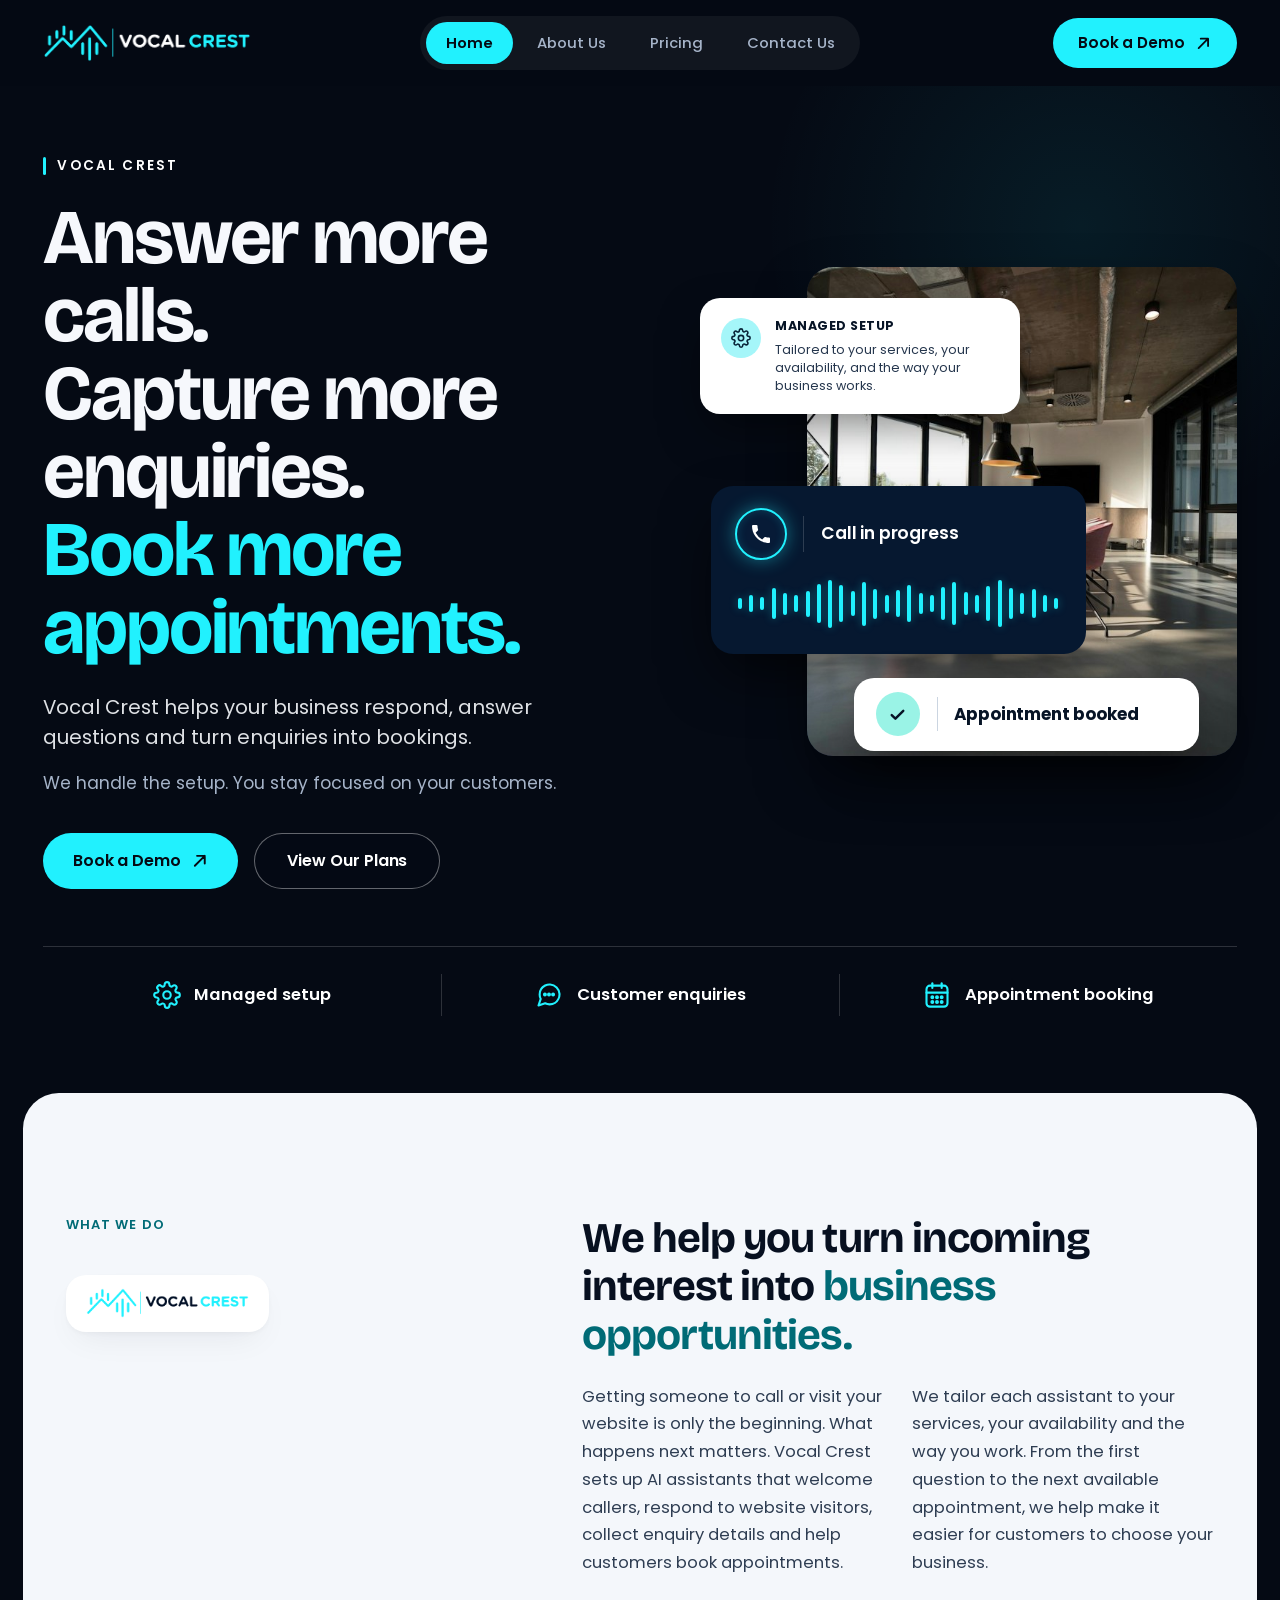
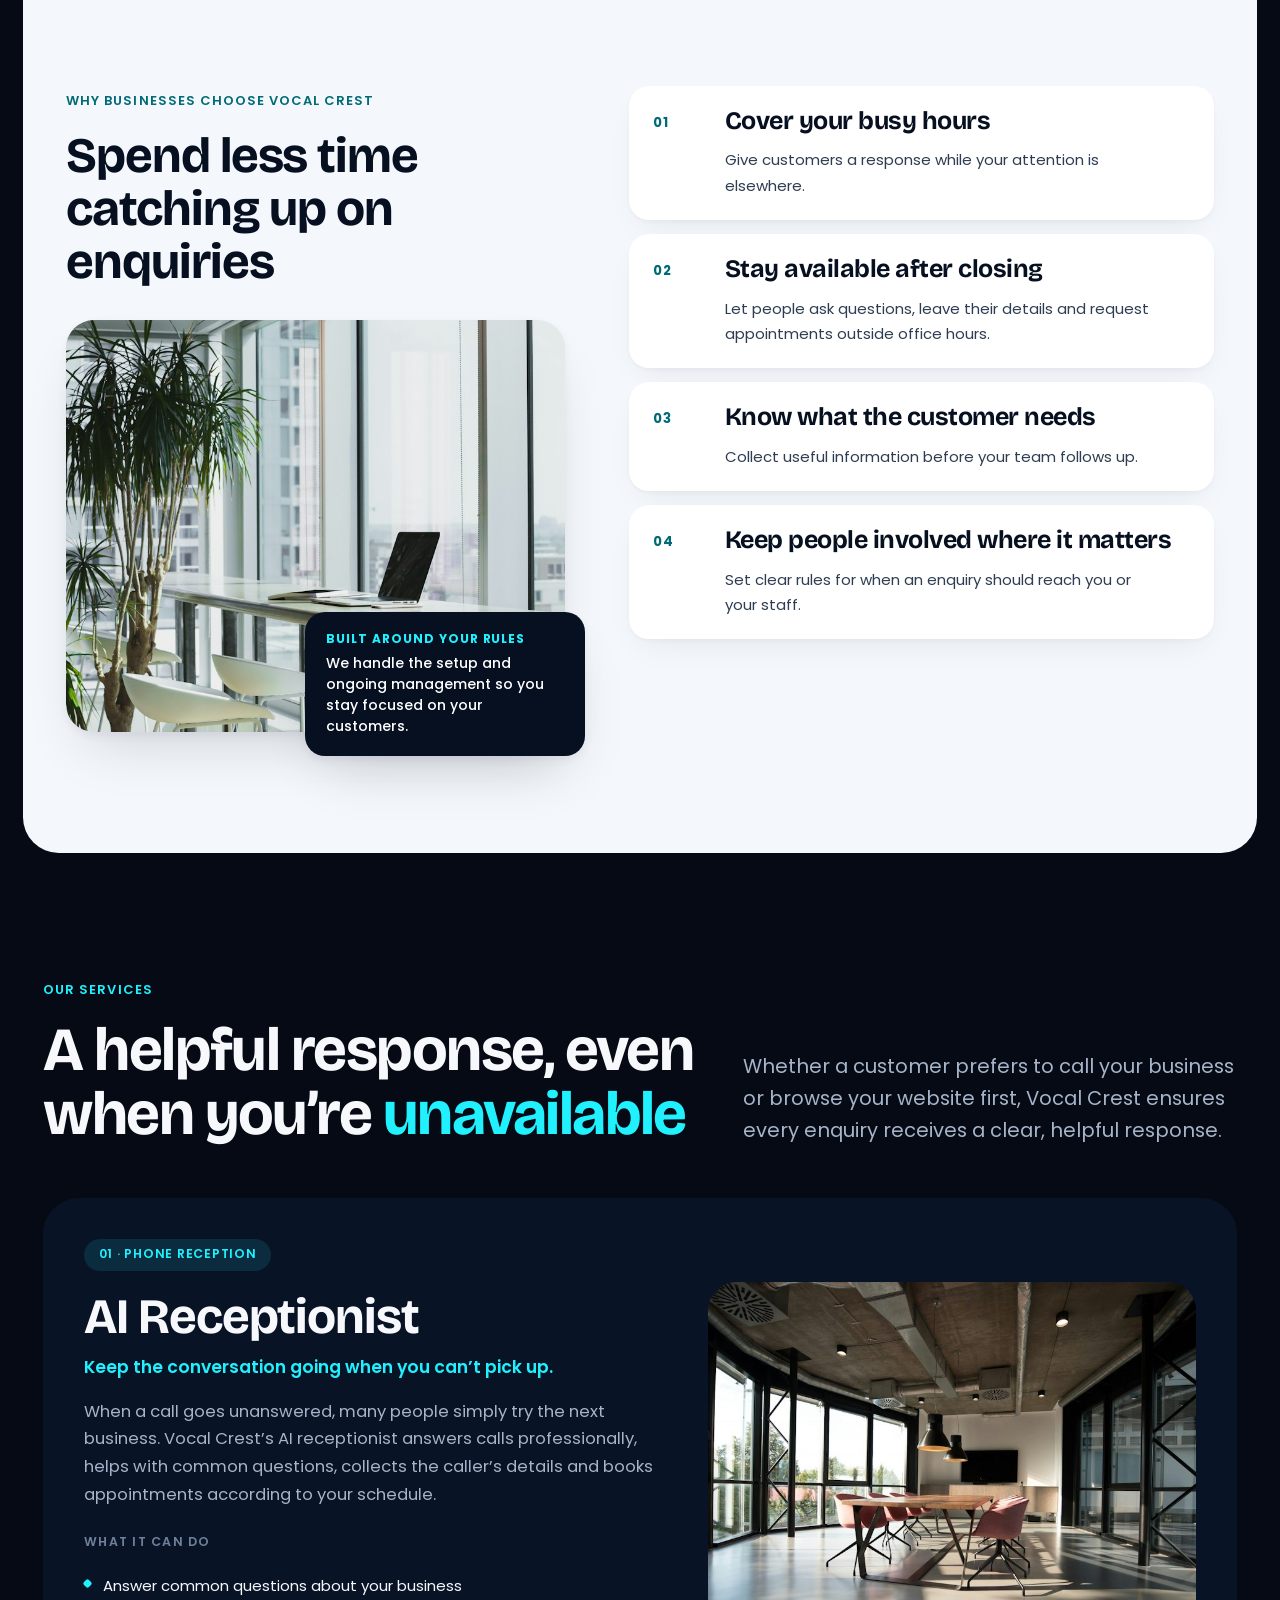
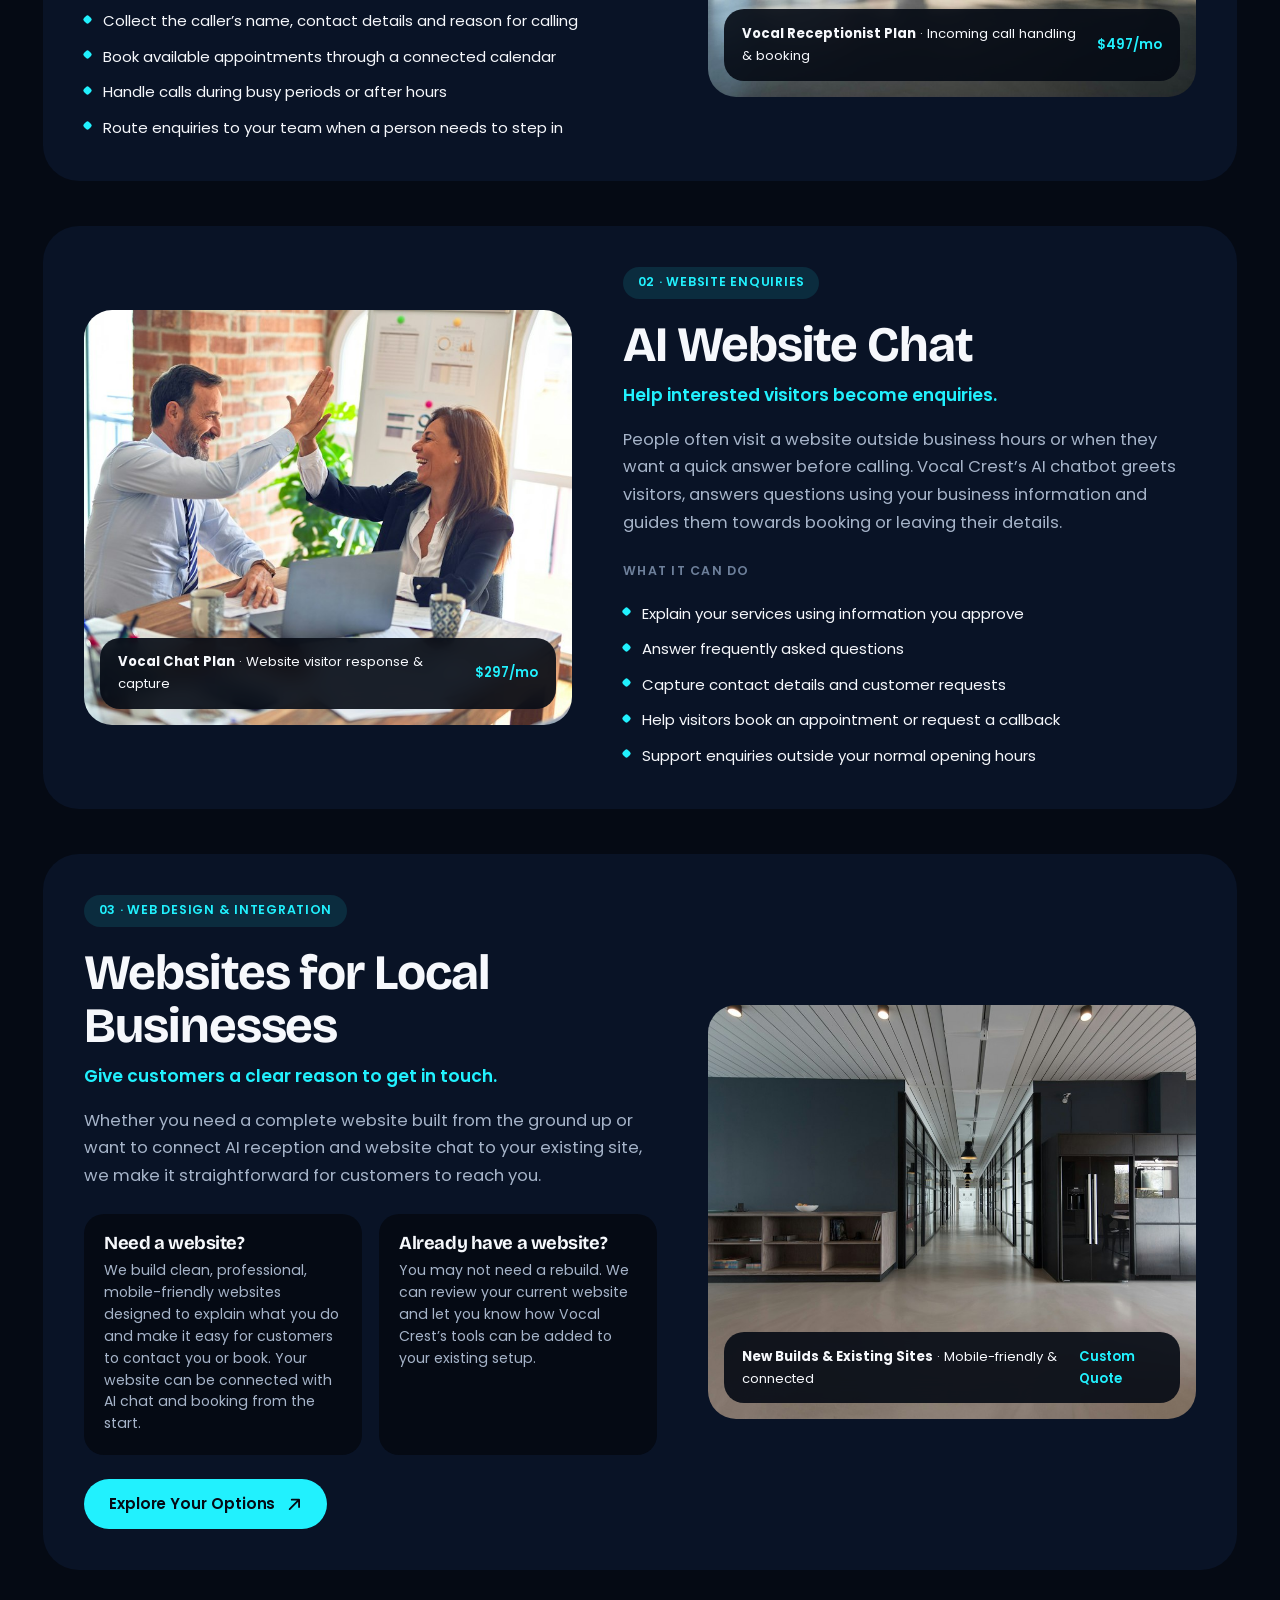
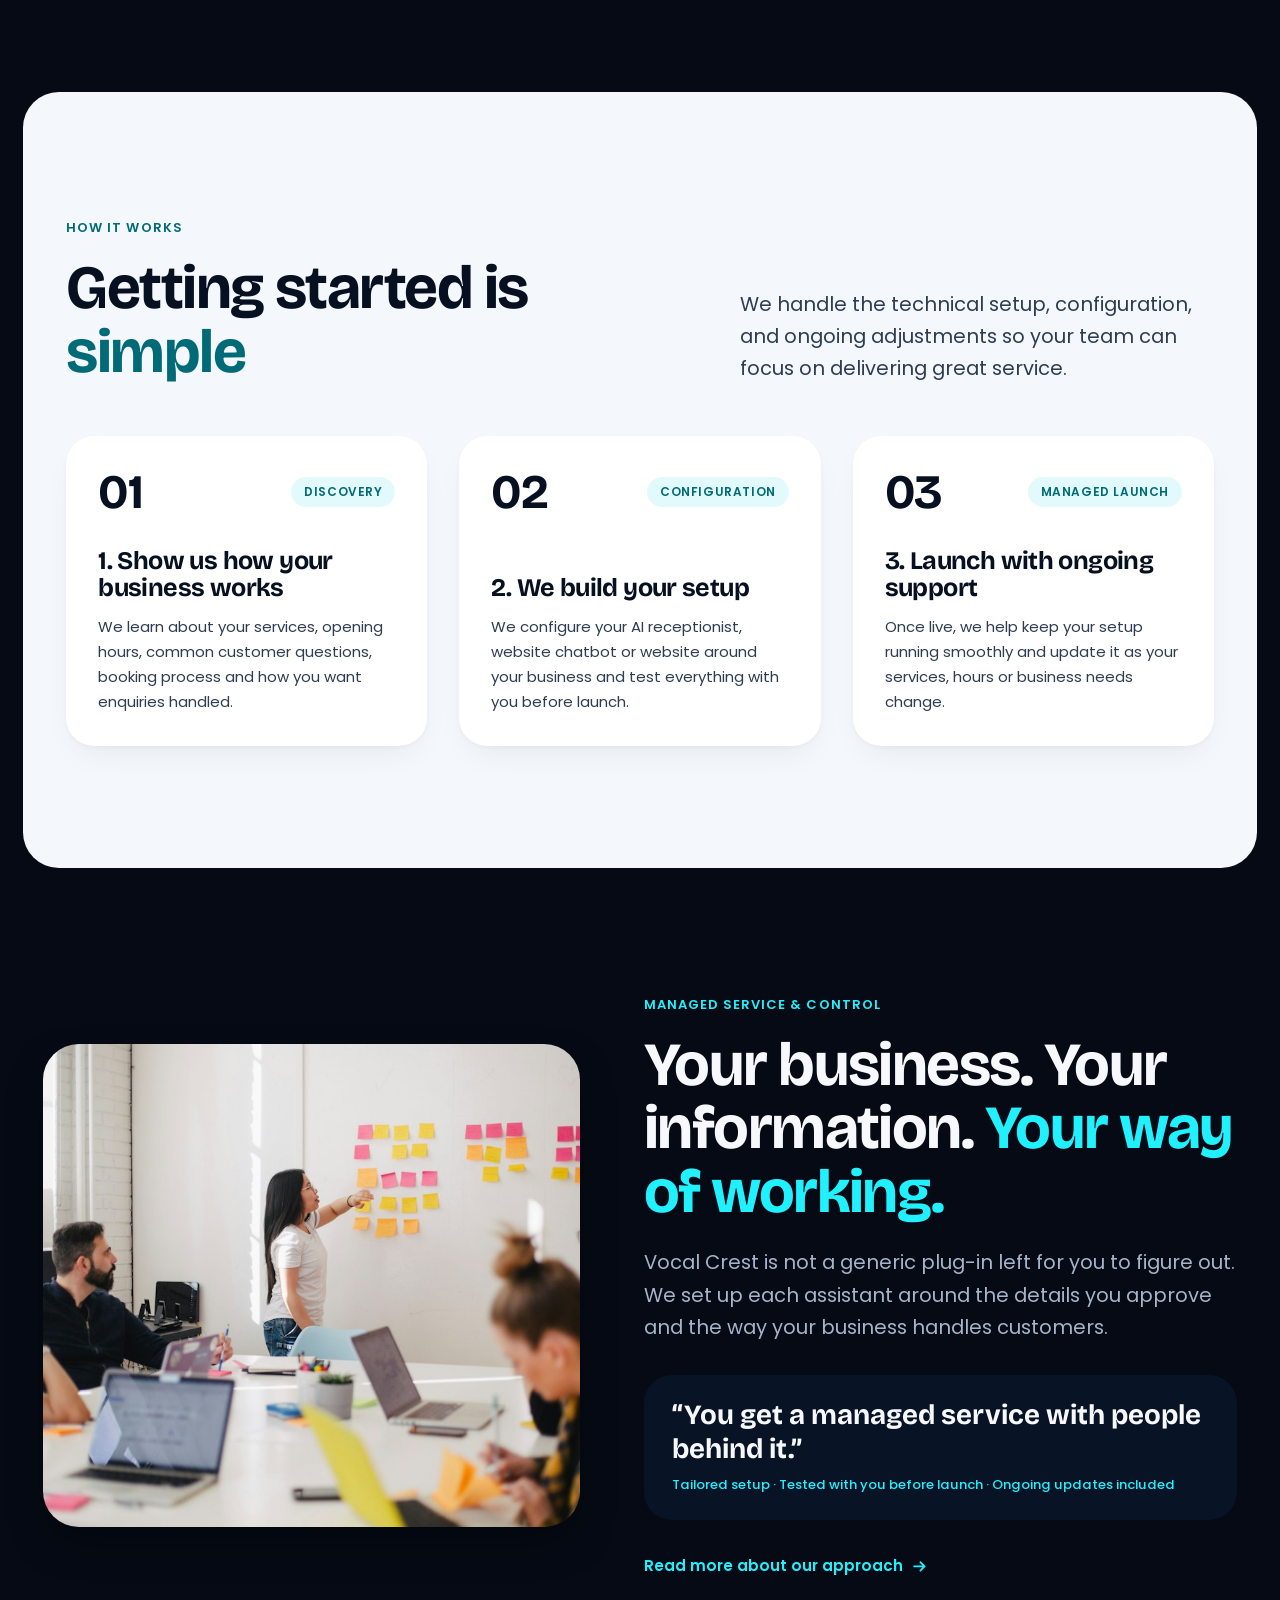
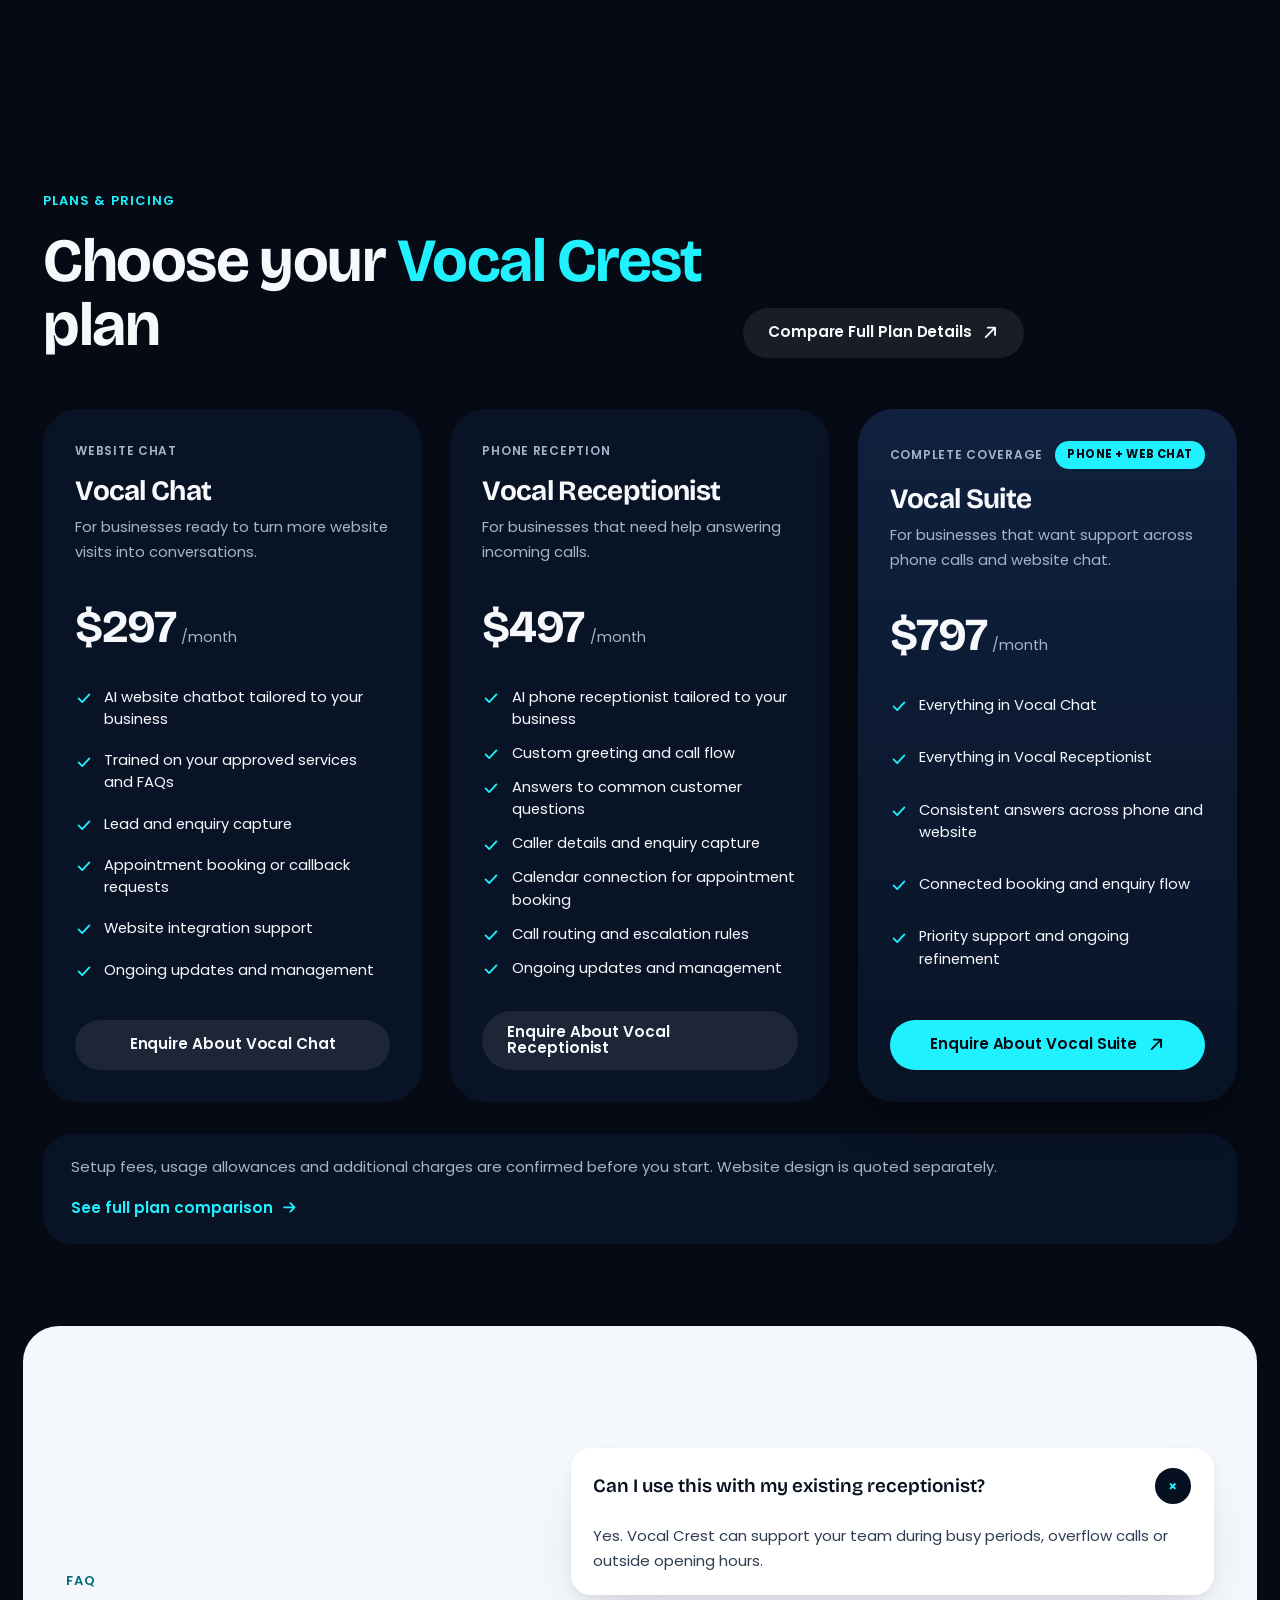
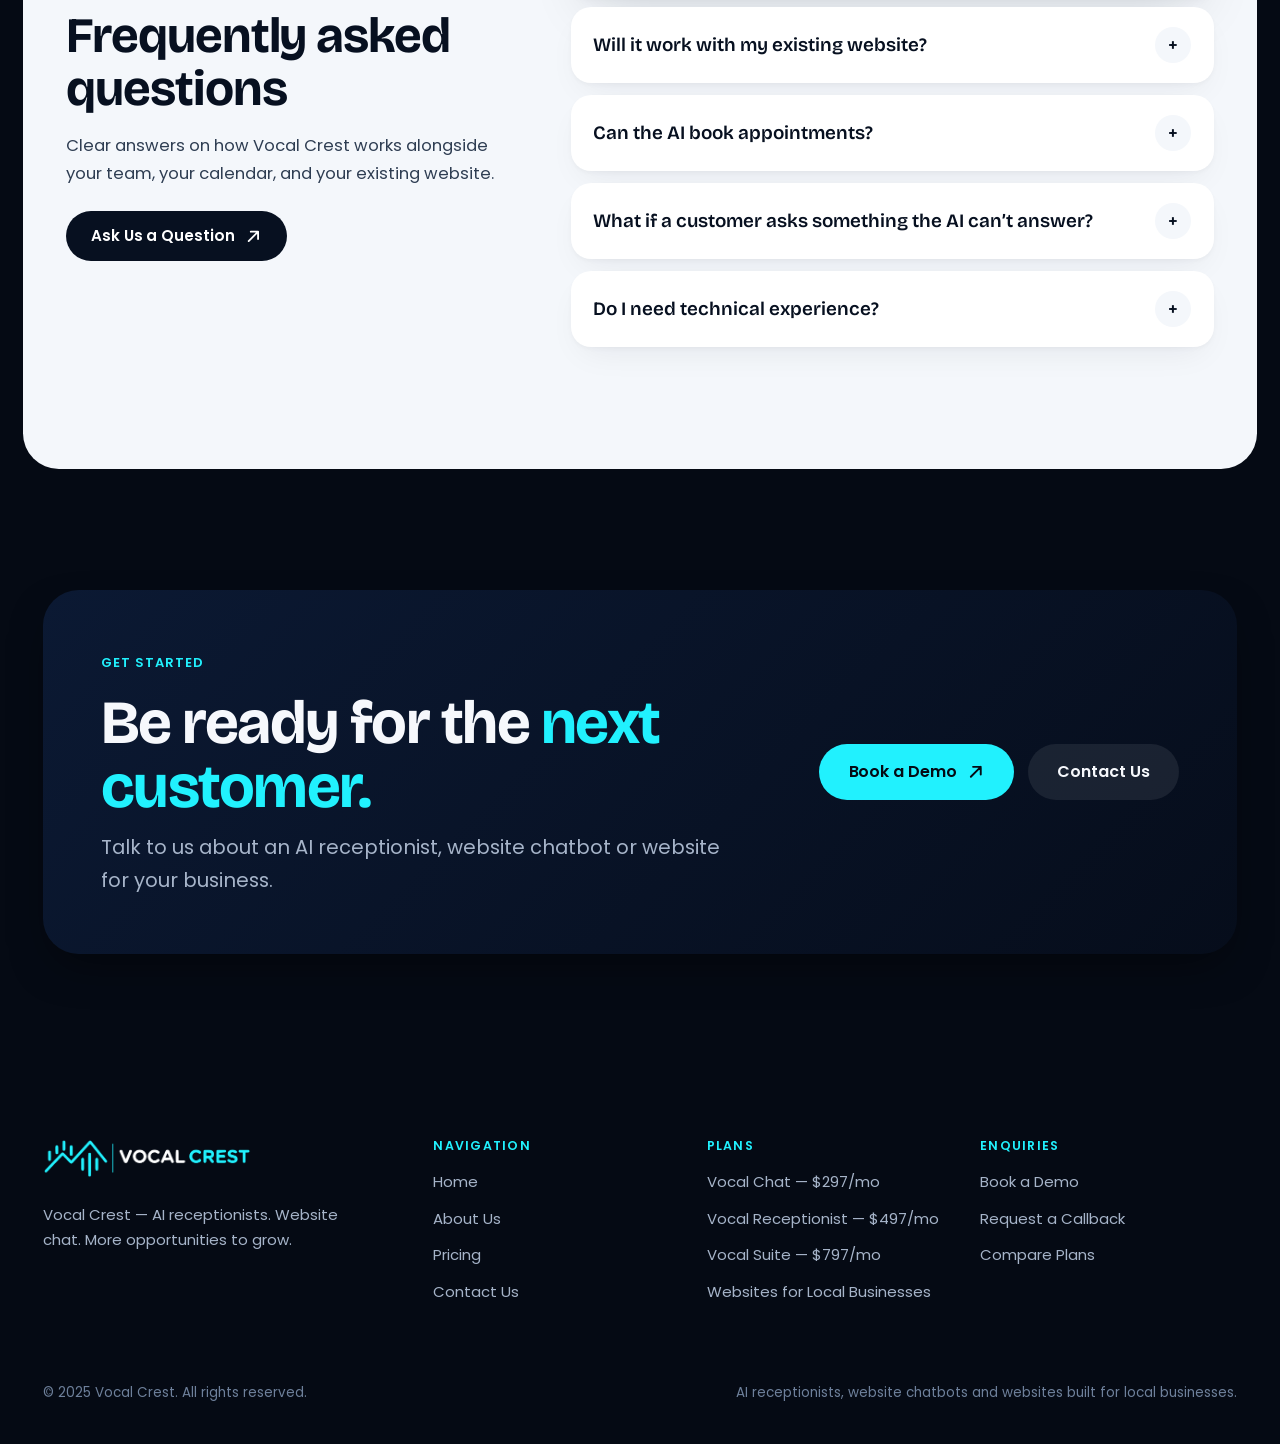
==== commit 1e974ac6: "Update homepage hero banner, SVG checkmarks, clean URLs without .html, and clean UTF-8 titles" ====
--- a/index.html
+++ b/index.html
@@ -3,7 +3,7 @@
 <head>
   <meta charset="UTF-8">
   <meta name="viewport" content="width=device-width, initial-scale=1.0">
-  <title>Vocal Crest â€” AI Receptionists, Website Chatbots &amp; Websites for Local Businesses</title>
+  <title>Vocal Crest | AI Receptionists, Website Chatbots &amp; Websites for Local Businesses</title>
   <meta name="description" content="Answer more calls. Capture more enquiries. Book more appointments. Vocal Crest sets up and manages AI receptionists, website chatbots, and websites built for local businesses.">
   <meta name="theme-color" content="#050A14">
   <link rel="icon" type="image/png" href="assets/images/favicon.png">
@@ -21,21 +21,21 @@
   <!-- 1. Dark Sticky Header -->
   <header class="site-header" data-header>
     <div class="container site-header__inner">
-      <a href="index.html" class="brand" aria-label="Vocal Crest Home">
+      <a href="/" class="brand" aria-label="Vocal Crest Home">
         <img src="assets/images/vocal-crest-logo.png" alt="Vocal Crest logo" width="210" height="39">
       </a>
 
       <nav class="nav" aria-label="Primary Navigation">
         <ul class="nav__list">
-          <li><a href="index.html" class="nav__link" aria-current="page">Home</a></li>
-          <li><a href="about.html" class="nav__link">About Us</a></li>
-          <li><a href="pricing.html" class="nav__link">Pricing</a></li>
-          <li><a href="contact.html" class="nav__link">Contact Us</a></li>
+          <li><a href="/" class="nav__link" aria-current="page">Home</a></li>
+          <li><a href="/about" class="nav__link">About Us</a></li>
+          <li><a href="/pricing" class="nav__link">Pricing</a></li>
+          <li><a href="/contact" class="nav__link">Contact Us</a></li>
         </ul>
       </nav>
 
       <div class="site-header__cta">
-        <a href="contact.html?intent=demo" class="btn btn--primary">
+        <a href="/contact?intent=demo" class="btn btn--primary">
           <span>Book a Demo</span>
           <svg class="btn__ico" viewBox="0 0 16 16" fill="none" stroke="currentColor" stroke-width="1.75" aria-hidden="true">
             <path d="M3.5 12.5L12.5 3.5M12.5 3.5H5.5M12.5 3.5V10.5" stroke-linecap="round" stroke-linejoin="round"/>
@@ -55,12 +55,12 @@
 
     <div id="mobile-drawer" class="mobile-drawer" data-mobile-drawer hidden>
       <ul class="mobile-drawer__list">
-        <li><a href="index.html" class="mobile-drawer__link" aria-current="page">Home</a></li>
-        <li><a href="about.html" class="mobile-drawer__link">About Us</a></li>
-        <li><a href="pricing.html" class="mobile-drawer__link">Pricing</a></li>
-        <li><a href="contact.html" class="mobile-drawer__link">Contact Us</a></li>
+        <li><a href="/" class="mobile-drawer__link" aria-current="page">Home</a></li>
+        <li><a href="/about" class="mobile-drawer__link">About Us</a></li>
+        <li><a href="/pricing" class="mobile-drawer__link">Pricing</a></li>
+        <li><a href="/contact" class="mobile-drawer__link">Contact Us</a></li>
       </ul>
-      <a href="contact.html?intent=demo" class="btn btn--primary btn--full">
+      <a href="/contact?intent=demo" class="btn btn--primary btn--full">
         <span>Book a Demo</span>
       </a>
     </div>
@@ -73,7 +73,10 @@
       <div class="container">
         <div class="hero__grid">
           <div class="hero__content">
-            <p class="eyebrow">AI receptionists, website chatbots and websites built for local businesses.</p>
+            <div class="hero__kicker">
+              <span class="hero__kicker-bar" aria-hidden="true"></span>
+              <span>VOCAL CREST</span>
+            </div>
             <h1 id="hero-heading" class="display-hero hero__title">
               <span>Answer more calls.</span>
               <span>Capture more enquiries.</span>
@@ -82,55 +85,134 @@
 
             <div class="hero__copy">
               <p class="lead">
-                Your next customer could reach out while youâ€™re on a job, helping someone else or finished for the day. Vocal Crest helps your business respond, answer their questions and take the next step towards a booking.
+                Vocal Crest helps your business respond, answer questions and turn enquiries into bookings.
               </p>
-              <p class="lead">
-                We handle the setup and ongoing management. You stay focused on your customers.
+              <p class="lead hero__sublead">
+                We handle the setup. You stay focused on your customers.
               </p>
             </div>
 
             <div class="hero__actions">
-              <a href="contact.html?intent=demo" class="btn btn--primary btn--lg">
+              <a href="/contact?intent=demo" class="btn btn--primary btn--lg">
                 <span>Book a Demo</span>
                 <svg class="btn__ico" viewBox="0 0 16 16" fill="none" stroke="currentColor" stroke-width="1.75" aria-hidden="true">
                   <path d="M3.5 12.5L12.5 3.5M12.5 3.5H5.5M12.5 3.5V10.5" stroke-linecap="round" stroke-linejoin="round"/>
                 </svg>
               </a>
-              <a href="pricing.html" class="btn btn--outline-light btn--lg">
+              <a href="/pricing" class="btn btn--hero-secondary btn--lg">
                 <span>View Our Plans</span>
               </a>
             </div>
-
-            <div class="hero__ledger" aria-label="Core Services Summary">
-              <div class="hero__ledger-item">
-                <span class="hero__ledger-num">01 / PHONE CALLS</span>
-                <strong class="hero__ledger-title">AI Receptionist</strong>
-                <p class="hero__ledger-desc">Keep the conversation going when you canâ€™t pick up.</p>
-              </div>
-              <div class="hero__ledger-item">
-                <span class="hero__ledger-num">02 / WEBSITE VISITORS</span>
-                <strong class="hero__ledger-title">AI Website Chat</strong>
-                <p class="hero__ledger-desc">Help interested visitors become enquiries.</p>
-              </div>
-              <div class="hero__ledger-item">
-                <span class="hero__ledger-num">03 / WEB PRESENCE</span>
-                <strong class="hero__ledger-title">Local Websites</strong>
-                <p class="hero__ledger-desc">Give customers a clear reason to get in touch.</p>
-              </div>
-            </div>
-          </div>
-
-          <div class="hero__stage">
-            <figure class="hero__photo-main">
-              <img src="assets/images/modern-reception-desk.jpg" alt="Modern business reception desk welcoming incoming clients" width="640" height="750">
+          </div>
+
+          <div class="hero__visual">
+            <figure class="hero__photo">
+              <img src="assets/images/modern-reception-desk.jpg" alt="Modern business space ready for incoming customer calls and bookings" width="640" height="720">
             </figure>
-            <figure class="hero__photo-sub">
-              <img src="assets/images/client-meeting.jpg" alt="Local business consultation and scheduling" width="360" height="270" loading="lazy">
-            </figure>
-            <div class="hero__editorial-card">
-              <span class="hero__editorial-tag">Managed Setup</span>
-              <p>Tailored to your services, your availability, and the way your business works.</p>
-            </div>
+
+            <!-- Top-left floating card: Managed Setup -->
+            <div class="hero-float hero-float--setup">
+              <span class="hero-float__setup-ico" aria-hidden="true">
+                <svg viewBox="0 0 24 24" fill="none" stroke="currentColor" stroke-width="1.9" stroke-linecap="round" stroke-linejoin="round">
+                  <circle cx="12" cy="12" r="3.2"/>
+                  <path d="M19.4 15a1.65 1.65 0 0 0 .33 1.82l.06.06a2 2 0 1 1-2.83 2.83l-.06-.06a1.65 1.65 0 0 0-1.82-.33 1.65 1.65 0 0 0-1 1.51V21a2 2 0 1 1-4 0v-.09A1.65 1.65 0 0 0 9 19.4a1.65 1.65 0 0 0-1.82.33l-.06.06a2 2 0 1 1-2.83-2.83l.06-.06a1.65 1.65 0 0 0 .33-1.82 1.65 1.65 0 0 0-1.51-1H3a2 2 0 1 1 0-4h.09A1.65 1.65 0 0 0 4.6 9a1.65 1.65 0 0 0-.33-1.82l-.06-.06a2 2 0 1 1 2.83-2.83l.06.06a1.65 1.65 0 0 0 1.82.33H9a1.65 1.65 0 0 0 1-1.51V3a2 2 0 1 1 4 0v.09a1.65 1.65 0 0 0 1 1.51 1.65 1.65 0 0 0 1.82-.33l.06-.06a2 2 0 1 1 2.83 2.83l-.06.06a1.65 1.65 0 0 0-.33 1.82V9a1.65 1.65 0 0 0 1.51 1H21a2 2 0 1 1 0 4h-.09a1.65 1.65 0 0 0-1.51 1z"/>
+                </svg>
+              </span>
+              <div class="hero-float__setup-text">
+                <strong>MANAGED SETUP</strong>
+                <p>Tailored to your services, your availability, and the way your business works.</p>
+              </div>
+            </div>
+
+            <!-- Middle-left floating card: Call in progress + Waveform -->
+            <div class="hero-float hero-float--call">
+              <div class="hero-call__top">
+                <span class="hero-call__ring" aria-hidden="true">
+                  <svg viewBox="0 0 24 24" fill="currentColor">
+                    <path d="M6.62 10.79a15.05 15.05 0 0 0 6.59 6.59l2.2-2.2a1 1 0 0 1 1.01-.24c1.12.37 2.33.57 3.58.57a1 1 0 0 1 1 1V20a1 1 0 0 1-1 1C10.61 21 3 13.39 3 4a1 1 0 0 1 1-1h3.5a1 1 0 0 1 1 1c0 1.25.2 2.46.57 3.58a1 1 0 0 1-.25 1.01l-2.2 2.2z"/>
+                  </svg>
+                </span>
+                <span class="hero-call__sep" aria-hidden="true"></span>
+                <span class="hero-call__title">Call in progress</span>
+              </div>
+              <div class="hero-call__wave" aria-hidden="true">
+                <span style="height: 22%"></span>
+                <span style="height: 36%"></span>
+                <span style="height: 28%"></span>
+                <span style="height: 64%"></span>
+                <span style="height: 46%"></span>
+                <span style="height: 34%"></span>
+                <span style="height: 54%"></span>
+                <span style="height: 82%"></span>
+                <span style="height: 100%"></span>
+                <span style="height: 76%"></span>
+                <span style="height: 52%"></span>
+                <span style="height: 92%"></span>
+                <span style="height: 62%"></span>
+                <span style="height: 38%"></span>
+                <span style="height: 56%"></span>
+                <span style="height: 78%"></span>
+                <span style="height: 44%"></span>
+                <span style="height: 36%"></span>
+                <span style="height: 68%"></span>
+                <span style="height: 90%"></span>
+                <span style="height: 48%"></span>
+                <span style="height: 38%"></span>
+                <span style="height: 72%"></span>
+                <span style="height: 98%"></span>
+                <span style="height: 66%"></span>
+                <span style="height: 44%"></span>
+                <span style="height: 60%"></span>
+                <span style="height: 36%"></span>
+                <span style="height: 24%"></span>
+              </div>
+            </div>
+
+            <!-- Bottom-right floating card: Appointment booked -->
+            <div class="hero-float hero-float--booked">
+              <span class="hero-booked__ico" aria-hidden="true">
+                <svg viewBox="0 0 20 20" fill="none" stroke="currentColor" stroke-width="2.3" stroke-linecap="round" stroke-linejoin="round">
+                  <path d="M4.5 10.5l3.5 3.5 7.5-7.5"/>
+                </svg>
+              </span>
+              <span class="hero-booked__sep" aria-hidden="true"></span>
+              <span class="hero-booked__text">Appointment booked</span>
+            </div>
+          </div>
+        </div>
+
+        <!-- Bottom 3-Column Feature Strip -->
+        <div class="hero__bar" aria-label="Key Service Capabilities">
+          <div class="hero__bar-item">
+            <svg viewBox="0 0 24 24" fill="none" stroke="currentColor" stroke-width="1.8" stroke-linecap="round" stroke-linejoin="round" aria-hidden="true">
+              <circle cx="12" cy="12" r="3.2"/>
+              <path d="M19.4 15a1.65 1.65 0 0 0 .33 1.82l.06.06a2 2 0 1 1-2.83 2.83l-.06-.06a1.65 1.65 0 0 0-1.82-.33 1.65 1.65 0 0 0-1 1.51V21a2 2 0 1 1-4 0v-.09A1.65 1.65 0 0 0 9 19.4a1.65 1.65 0 0 0-1.82.33l-.06.06a2 2 0 1 1-2.83-2.83l.06-.06a1.65 1.65 0 0 0 .33-1.82 1.65 1.65 0 0 0-1.51-1H3a2 2 0 1 1 0-4h.09A1.65 1.65 0 0 0 4.6 9a1.65 1.65 0 0 0-.33-1.82l-.06-.06a2 2 0 1 1 2.83-2.83l.06.06a1.65 1.65 0 0 0 1.82.33H9a1.65 1.65 0 0 0 1-1.51V3a2 2 0 1 1 4 0v.09a1.65 1.65 0 0 0 1 1.51 1.65 1.65 0 0 0 1.82-.33l.06-.06a2 2 0 1 1 2.83 2.83l-.06.06a1.65 1.65 0 0 0-.33 1.82V9a1.65 1.65 0 0 0 1.51 1H21a2 2 0 1 1 0 4h-.09a1.65 1.65 0 0 0-1.51 1z"/>
+            </svg>
+            <span>Managed setup</span>
+          </div>
+          <div class="hero__bar-item">
+            <svg viewBox="0 0 24 24" fill="none" stroke="currentColor" stroke-width="1.8" stroke-linecap="round" stroke-linejoin="round" aria-hidden="true">
+              <path d="M21 11.5a8.38 8.38 0 0 1-.9 3.8 8.5 8.5 0 0 1-7.6 4.7 8.38 8.38 0 0 1-3.8-.9L3 21l1.9-5.7a8.38 8.38 0 0 1-.9-3.8 8.5 8.5 0 0 1 4.7-7.6 8.38 8.38 0 0 1 3.8-.9h.5a8.48 8.48 0 0 1 8 8v.5z"/>
+              <circle cx="8.5" cy="11.5" r="0.8" fill="currentColor"/>
+              <circle cx="12" cy="11.5" r="0.8" fill="currentColor"/>
+              <circle cx="15.5" cy="11.5" r="0.8" fill="currentColor"/>
+            </svg>
+            <span>Customer enquiries</span>
+          </div>
+          <div class="hero__bar-item">
+            <svg viewBox="0 0 24 24" fill="none" stroke="currentColor" stroke-width="1.8" stroke-linecap="round" stroke-linejoin="round" aria-hidden="true">
+              <rect x="3" y="4" width="18" height="18" rx="3" ry="3"/>
+              <line x1="16" y1="2" x2="16" y2="6"/>
+              <line x1="8" y1="2" x2="8" y2="6"/>
+              <line x1="3" y1="10" x2="21" y2="10"/>
+              <circle cx="8" cy="14" r="0.8" fill="currentColor"/>
+              <circle cx="12" cy="14" r="0.8" fill="currentColor"/>
+              <circle cx="16" cy="14" r="0.8" fill="currentColor"/>
+              <circle cx="8" cy="18" r="0.8" fill="currentColor"/>
+              <circle cx="12" cy="18" r="0.8" fill="currentColor"/>
+              <circle cx="16" cy="18" r="0.8" fill="currentColor"/>
+            </svg>
+            <span>Appointment booking</span>
           </div>
         </div>
       </div>
@@ -211,7 +293,7 @@
         <div class="sec-head">
           <div>
             <span class="eyebrow">Our Services</span>
-            <h2 id="services-heading" class="display-1">A helpful response, even when youâ€™re <span class="text-cyan">unavailable</span></h2>
+            <h2 id="services-heading" class="display-1">A helpful response, even when you’re <span class="text-cyan">unavailable</span></h2>
           </div>
           <p class="lead">
             Whether a customer prefers to call your business or browse your website first, Vocal Crest ensures every enquiry receives a clear, helpful response.
@@ -223,18 +305,18 @@
           <article class="svc-card" aria-labelledby="svc-receptionist-title">
             <div class="svc-card__body">
               <div class="svc-card__top">
-                <span class="svc-card__idx">01 Â· Phone Reception</span>
+                <span class="svc-card__idx">01 · Phone Reception</span>
               </div>
               <h3 id="svc-receptionist-title" class="display-2">AI Receptionist</h3>
-              <p class="svc-card__subtitle">Keep the conversation going when you canâ€™t pick up.</p>
+              <p class="svc-card__subtitle">Keep the conversation going when you can’t pick up.</p>
               <p class="svc-card__desc">
-                When a call goes unanswered, many people simply try the next business. Vocal Crestâ€™s AI receptionist answers calls professionally, helps with common questions, collects the callerâ€™s details and books appointments according to your schedule.
+                When a call goes unanswered, many people simply try the next business. Vocal Crest’s AI receptionist answers calls professionally, helps with common questions, collects the caller’s details and books appointments according to your schedule.
               </p>
 
               <p class="svc-card__label">What it can do</p>
               <ul class="check-list">
                 <li>Answer common questions about your business</li>
-                <li>Collect the callerâ€™s name, contact details and reason for calling</li>
+                <li>Collect the caller’s name, contact details and reason for calling</li>
                 <li>Book available appointments through a connected calendar</li>
                 <li>Handle calls during busy periods or after hours</li>
                 <li>Route enquiries to your team when a person needs to step in</li>
@@ -244,7 +326,7 @@
             <figure class="svc-card__media">
               <img src="assets/images/modern-reception-desk.jpg" alt="Professional front desk representing AI phone reception" width="560" height="475" loading="lazy">
               <figcaption class="svc-card__caption">
-                <div><strong>Vocal Receptionist Plan</strong> Â· Incoming call handling &amp; booking</div>
+                <div><strong>Vocal Receptionist Plan</strong> · Incoming call handling &amp; booking</div>
                 <span>$497/mo</span>
               </figcaption>
             </figure>
@@ -254,12 +336,12 @@
           <article class="svc-card svc-card--reverse" aria-labelledby="svc-chat-title">
             <div class="svc-card__body">
               <div class="svc-card__top">
-                <span class="svc-card__idx">02 Â· Website Enquiries</span>
+                <span class="svc-card__idx">02 · Website Enquiries</span>
               </div>
               <h3 id="svc-chat-title" class="display-2">AI Website Chat</h3>
               <p class="svc-card__subtitle">Help interested visitors become enquiries.</p>
               <p class="svc-card__desc">
-                People often visit a website outside business hours or when they want a quick answer before calling. Vocal Crestâ€™s AI chatbot greets visitors, answers questions using your business information and guides them towards booking or leaving their details.
+                People often visit a website outside business hours or when they want a quick answer before calling. Vocal Crest’s AI chatbot greets visitors, answers questions using your business information and guides them towards booking or leaving their details.
               </p>
 
               <p class="svc-card__label">What it can do</p>
@@ -275,7 +357,7 @@
             <figure class="svc-card__media">
               <img src="assets/images/collaborative-planning.jpg" alt="Team reviewing website customer enquiries and bookings" width="560" height="475" loading="lazy">
               <figcaption class="svc-card__caption">
-                <div><strong>Vocal Chat Plan</strong> Â· Website visitor response &amp; capture</div>
+                <div><strong>Vocal Chat Plan</strong> · Website visitor response &amp; capture</div>
                 <span>$297/mo</span>
               </figcaption>
             </figure>
@@ -285,7 +367,7 @@
           <article class="svc-card" aria-labelledby="svc-websites-title">
             <div class="svc-card__body">
               <div class="svc-card__top">
-                <span class="svc-card__idx">03 Â· Web Design &amp; Integration</span>
+                <span class="svc-card__idx">03 · Web Design &amp; Integration</span>
               </div>
               <h3 id="svc-websites-title" class="display-2">Websites for Local Businesses</h3>
               <p class="svc-card__subtitle">Give customers a clear reason to get in touch.</p>
@@ -300,11 +382,11 @@
                 </div>
                 <div class="svc-subbox">
                   <h4>Already have a website?</h4>
-                  <p>You may not need a rebuild. We can review your current website and let you know how Vocal Crestâ€™s tools can be added to your existing setup.</p>
+                  <p>You may not need a rebuild. We can review your current website and let you know how Vocal Crest’s tools can be added to your existing setup.</p>
                 </div>
               </div>
 
-              <a href="contact.html?service=website" class="btn btn--primary">
+              <a href="/contact?service=website" class="btn btn--primary">
                 <span>Explore Your Options</span>
                 <svg class="btn__ico" viewBox="0 0 16 16" fill="none" stroke="currentColor" stroke-width="1.75" aria-hidden="true">
                   <path d="M3.5 12.5L12.5 3.5M12.5 3.5H5.5M12.5 3.5V10.5" stroke-linecap="round" stroke-linejoin="round"/>
@@ -315,7 +397,7 @@
             <figure class="svc-card__media">
               <img src="assets/images/about-workspace.jpg" alt="Design studio building websites for local businesses" width="560" height="475" loading="lazy">
               <figcaption class="svc-card__caption">
-                <div><strong>New Builds &amp; Existing Sites</strong> Â· Mobile-friendly &amp; connected</div>
+                <div><strong>New Builds &amp; Existing Sites</strong> · Mobile-friendly &amp; connected</div>
                 <span>Custom Quote</span>
               </figcaption>
             </figure>
@@ -392,12 +474,12 @@
             </p>
 
             <div class="credibility-quote">
-              <p>â€œYou get a managed service with people behind it.â€</p>
-              <span>Tailored setup Â· Tested with you before launch Â· Ongoing updates included</span>
+              <p>“You get a managed service with people behind it.”</p>
+              <span>Tailored setup · Tested with you before launch · Ongoing updates included</span>
             </div>
 
             <div style="margin-top: 2rem;">
-              <a href="about.html" class="link-arrow">
+              <a href="/about" class="link-arrow">
                 <span>Read more about our approach</span>
                 <svg viewBox="0 0 16 16" fill="none" stroke="currentColor" stroke-width="1.75" aria-hidden="true">
                   <path d="M3 8h10M9 4l4 4-4 4" stroke-linecap="round" stroke-linejoin="round"/>
@@ -418,7 +500,7 @@
             <h2 id="pricing-preview-heading" class="display-1">Choose your <span class="text-cyan">Vocal Crest</span> plan</h2>
           </div>
           <div>
-            <a href="pricing.html" class="btn btn--outline-light">
+            <a href="/pricing" class="btn btn--outline-light">
               <span>Compare Full Plan Details</span>
               <svg class="btn__ico" viewBox="0 0 16 16" fill="none" stroke="currentColor" stroke-width="1.75" aria-hidden="true">
                 <path d="M3.5 12.5L12.5 3.5M12.5 3.5H5.5M12.5 3.5V10.5" stroke-linecap="round" stroke-linejoin="round"/>
@@ -465,7 +547,7 @@
                 <span>Ongoing updates and management</span>
               </li>
             </ul>
-            <a href="contact.html?plan=vocal-chat" class="btn btn--outline-light btn--full">
+            <a href="/contact?plan=vocal-chat" class="btn btn--outline-light btn--full">
               <span>Enquire About Vocal Chat</span>
             </a>
           </article>
@@ -511,7 +593,7 @@
                 <span>Ongoing updates and management</span>
               </li>
             </ul>
-            <a href="contact.html?plan=vocal-receptionist" class="btn btn--outline-light btn--full">
+            <a href="/contact?plan=vocal-receptionist" class="btn btn--outline-light btn--full">
               <span>Enquire About Vocal Receptionist</span>
             </a>
           </article>
@@ -550,7 +632,7 @@
                 <span>Priority support and ongoing refinement</span>
               </li>
             </ul>
-            <a href="contact.html?plan=vocal-suite" class="btn btn--primary btn--full">
+            <a href="/contact?plan=vocal-suite" class="btn btn--primary btn--full">
               <span>Enquire About Vocal Suite</span>
               <svg class="btn__ico" viewBox="0 0 16 16" fill="none" stroke="currentColor" stroke-width="1.75" aria-hidden="true">
                 <path d="M3.5 12.5L12.5 3.5M12.5 3.5H5.5M12.5 3.5V10.5" stroke-linecap="round" stroke-linejoin="round"/>
@@ -561,7 +643,7 @@
 
         <div class="pricing-note-bar">
           <p>Setup fees, usage allowances and additional charges are confirmed before you start. Website design is quoted separately.</p>
-          <a href="pricing.html" class="link-arrow">
+          <a href="/pricing" class="link-arrow">
             <span>See full plan comparison</span>
             <svg viewBox="0 0 16 16" fill="none" stroke="currentColor" stroke-width="1.75" aria-hidden="true">
               <path d="M3 8h10M9 4l4 4-4 4" stroke-linecap="round" stroke-linejoin="round"/>
@@ -581,7 +663,7 @@
             <p>
               Clear answers on how Vocal Crest works alongside your team, your calendar, and your existing website.
             </p>
-            <a href="contact.html" class="btn btn--dark">
+            <a href="/contact" class="btn btn--dark">
               <span>Ask Us a Question</span>
               <svg class="btn__ico" viewBox="0 0 16 16" fill="none" stroke="currentColor" stroke-width="1.75" aria-hidden="true">
                 <path d="M3.5 12.5L12.5 3.5M12.5 3.5H5.5M12.5 3.5V10.5" stroke-linecap="round" stroke-linejoin="round"/>
@@ -629,12 +711,12 @@
             <div class="acc">
               <h3>
                 <button type="button" class="acc__btn" data-acc-btn aria-expanded="false" aria-controls="faq-panel-4" id="faq-btn-4">
-                  <span>What if a customer asks something the AI canâ€™t answer?</span>
+                  <span>What if a customer asks something the AI can’t answer?</span>
                   <span class="acc__icon" aria-hidden="true">+</span>
                 </button>
               </h3>
               <div id="faq-panel-4" class="acc__panel" role="region" aria-labelledby="faq-btn-4" hidden>
-                <p>We set clear handover rules so the enquiry can be passed to your team with the customerâ€™s details.</p>
+                <p>We set clear handover rules so the enquiry can be passed to your team with the customer’s details.</p>
               </div>
             </div>
 
@@ -666,13 +748,13 @@
             </p>
           </div>
           <div class="cta-banner__actions">
-            <a href="contact.html?intent=demo" class="btn btn--primary btn--lg">
+            <a href="/contact?intent=demo" class="btn btn--primary btn--lg">
               <span>Book a Demo</span>
               <svg class="btn__ico" viewBox="0 0 16 16" fill="none" stroke="currentColor" stroke-width="1.75" aria-hidden="true">
                 <path d="M3.5 12.5L12.5 3.5M12.5 3.5H5.5M12.5 3.5V10.5" stroke-linecap="round" stroke-linejoin="round"/>
               </svg>
             </a>
-            <a href="contact.html" class="btn btn--outline-light btn--lg">
+            <a href="/contact" class="btn btn--outline-light btn--lg">
               <span>Contact Us</span>
             </a>
           </div>
@@ -687,38 +769,38 @@
     <div class="container">
       <div class="site-footer__grid">
         <div class="site-footer__brand">
-          <a href="index.html" class="brand" aria-label="Vocal Crest Home">
+          <a href="/" class="brand" aria-label="Vocal Crest Home">
             <img src="assets/images/vocal-crest-logo.png" alt="Vocal Crest logo" width="195" height="36" loading="lazy">
           </a>
-          <p>Vocal Crest â€” AI receptionists. Website chat. More opportunities to grow.</p>
+          <p>Vocal Crest — AI receptionists. Website chat. More opportunities to grow.</p>
         </div>
 
         <div>
           <h3 class="site-footer__heading">Navigation</h3>
           <ul class="site-footer__list">
-            <li><a href="index.html">Home</a></li>
-            <li><a href="about.html">About Us</a></li>
-            <li><a href="pricing.html">Pricing</a></li>
-            <li><a href="contact.html">Contact Us</a></li>
+            <li><a href="/">Home</a></li>
+            <li><a href="/about">About Us</a></li>
+            <li><a href="/pricing">Pricing</a></li>
+            <li><a href="/contact">Contact Us</a></li>
           </ul>
         </div>
 
         <div>
           <h3 class="site-footer__heading">Plans</h3>
           <ul class="site-footer__list">
-            <li><a href="pricing.html#vocal-chat">Vocal Chat â€” $297/mo</a></li>
-            <li><a href="pricing.html#vocal-receptionist">Vocal Receptionist â€” $497/mo</a></li>
-            <li><a href="pricing.html#vocal-suite">Vocal Suite â€” $797/mo</a></li>
-            <li><a href="contact.html?service=website">Websites for Local Businesses</a></li>
+            <li><a href="/pricing#vocal-chat">Vocal Chat — $297/mo</a></li>
+            <li><a href="/pricing#vocal-receptionist">Vocal Receptionist — $497/mo</a></li>
+            <li><a href="/pricing#vocal-suite">Vocal Suite — $797/mo</a></li>
+            <li><a href="/contact?service=website">Websites for Local Businesses</a></li>
           </ul>
         </div>
 
         <div>
           <h3 class="site-footer__heading">Enquiries</h3>
           <ul class="site-footer__list">
-            <li><a href="contact.html?intent=demo">Book a Demo</a></li>
-            <li><a href="contact.html">Request a Callback</a></li>
-            <li><a href="pricing.html">Compare Plans</a></li>
+            <li><a href="/contact?intent=demo">Book a Demo</a></li>
+            <li><a href="/contact">Request a Callback</a></li>
+            <li><a href="/pricing">Compare Plans</a></li>
           </ul>
         </div>
       </div>
--- a/assets/css/styles.css
+++ b/assets/css/styles.css
@@ -1,5 +1,5 @@
 /* ==========================================================================
-   VOCAL CREST â€” Bespoke Agency Design System
+   VOCAL CREST — Bespoke Agency Design System
    Typography: Poppins (Body, UI, Navigation, Controls) + Bricolage Grotesque (Display)
    Palette: Obsidian Navy (#050A14), Deep Navy (#091326), Warm Alabaster (#F4F7FB),
             Vocal Crest Brand Cyan (#21F1FE)
@@ -44,7 +44,7 @@
   --success: #12B76A;
   --success-bg: rgba(18, 183, 106, 0.12);
 
-  /* Font Stacks â€” Content strictly in Poppins */
+  /* Font Stacks — Content strictly in Poppins */
   --font-body: "Poppins", -apple-system, BlinkMacSystemFont, "Segoe UI", Roboto, sans-serif;
   --font-display: "Bricolage Grotesque", "Poppins", -apple-system, BlinkMacSystemFont, sans-serif;
 
@@ -613,8 +613,8 @@
 
 /* ---------- 01. Homepage Hero (Editorial Asymmetric Split) ---------- */
 .hero {
-  padding-top: clamp(2.5rem, 1.5rem + 3.5vw, 5rem);
-  padding-bottom: clamp(4rem, 2.5rem + 4.5vw, 7rem);
+  padding-top: clamp(2.5rem, 1.5rem + 3.5vw, 4.75rem);
+  padding-bottom: clamp(3rem, 2rem + 3.5vw, 5.25rem);
   position: relative;
   overflow: hidden;
 }
@@ -632,9 +632,30 @@
 
 .hero__grid {
   display: grid;
-  grid-template-columns: 1.12fr 0.88fr;
-  gap: clamp(2.5rem, 4.5vw, 5.25rem);
-  align-items: center;
+  grid-template-columns: 1.06fr 0.94fr;
+  gap: clamp(2rem, 4vw, 4.5rem);
+  align-items: center;
+}
+
+.hero__kicker {
+  display: inline-flex;
+  align-items: center;
+  gap: 0.7rem;
+  font-family: var(--font-body);
+  font-size: 0.85rem;
+  font-weight: 600;
+  letter-spacing: 0.16em;
+  text-transform: uppercase;
+  color: #FFFFFF;
+  margin-bottom: 1.35rem;
+}
+
+.hero__kicker-bar {
+  width: 3px;
+  height: 18px;
+  border-radius: 2px;
+  background: var(--cyan);
+  flex: none;
 }
 
 .hero__title {
@@ -647,153 +668,322 @@
 
 .hero__copy {
   display: grid;
+  gap: 1.05rem;
+  margin-bottom: 2.25rem;
+  max-width: 50ch;
+}
+
+.hero__copy .lead {
+  color: rgba(246, 248, 252, 0.9);
+  font-size: clamp(1.05rem, 0.96rem + 0.35vw, 1.24rem);
+  line-height: 1.55;
+}
+
+.hero__copy .hero__sublead {
+  color: var(--text-on-dark-muted);
+  font-size: clamp(0.96rem, 0.92rem + 0.2vw, 1.08rem);
+}
+
+.hero__actions {
+  display: flex;
+  flex-wrap: wrap;
+  align-items: center;
   gap: 1rem;
-  margin-bottom: 2.25rem;
-}
-
-.hero__actions {
-  display: flex;
-  flex-wrap: wrap;
-  align-items: center;
-  gap: 0.9rem;
-}
-
-.hero__ledger {
-  margin-top: clamp(2.75rem, 4vw, 4.25rem);
-  padding-top: 1.75rem;
-  display: grid;
-  grid-template-columns: repeat(3, 1fr);
-  gap: 1.5rem;
-}
-
-.hero__ledger-item {
-  display: grid;
-  gap: 0.35rem;
-}
-
-.hero__ledger-num {
-  font-family: var(--font-body);
-  font-size: 0.75rem;
-  font-weight: 600;
-  letter-spacing: 0.08em;
-  color: var(--cyan);
-}
-
-.hero__ledger-title {
-  font-family: var(--font-display);
-  font-size: 1.12rem;
-  font-weight: 600;
-  color: var(--text-on-dark);
-}
-
-.hero__ledger-desc {
-  font-size: 0.85rem;
-  color: var(--text-on-dark-muted);
-  line-height: 1.5;
-}
-
-/* Editorial Photo Stage in Hero */
-.hero__stage {
+}
+
+.btn--hero-secondary {
+  --btn-bg: rgba(5, 10, 20, 0.45);
+  --btn-fg: #FFFFFF;
+  --btn-fill: #FFFFFF;
+  --btn-fill-fg: var(--bg-dark);
+  border: 1px solid rgba(255, 255, 255, 0.38);
+  padding-inline: 2rem;
+}
+
+/* Right Column: Layered Hero Visual Composition */
+.hero__visual {
   position: relative;
-  padding-bottom: 2.5rem;
-  padding-left: 2rem;
-}
-
-.hero__photo-main {
+  min-height: 500px;
+  display: flex;
+  justify-content: flex-end;
+  align-items: center;
+  padding-left: clamp(2rem, 5vw, 5.5rem);
+  padding-bottom: 1.25rem;
+}
+
+.hero__photo {
   position: relative;
-  border-radius: var(--r-lg);
+  width: 100%;
+  max-width: 430px;
+  aspect-ratio: 4 / 4.55;
+  border-radius: 26px;
   overflow: hidden;
-  aspect-ratio: 4 / 4.7;
   background: var(--bg-navy-elevated);
-  box-shadow: var(--shadow-dark-2);
-}
-
-.hero__photo-main img {
+  box-shadow: 0 28px 65px -16px rgba(0, 0, 0, 0.78);
+}
+
+.hero__photo img {
   width: 100%;
   height: 100%;
   object-fit: cover;
 }
 
-.hero__photo-sub {
+/* Top-left floating card: Managed Setup */
+.hero-float--setup {
   position: absolute;
+  top: 6%;
   left: 0;
-  bottom: 0;
-  width: 54%;
-  aspect-ratio: 4 / 3;
-  border-radius: var(--r-md);
-  overflow: hidden;
-  box-shadow: var(--shadow-dark-1);
-  background: var(--bg-navy);
-}
-
-.hero__photo-sub img {
-  width: 100%;
-  height: 100%;
-  object-fit: cover;
-}
-
-.hero__editorial-card {
+  z-index: 3;
+  width: 320px;
+  max-width: 86%;
+  padding: 1.15rem 1.3rem;
+  border-radius: 20px;
+  background: #FFFFFF;
+  color: #071426;
+  box-shadow: 0 20px 48px -10px rgba(0, 0, 0, 0.52);
+  display: flex;
+  align-items: flex-start;
+  gap: 0.9rem;
+}
+
+.hero-float__setup-ico {
+  width: 40px;
+  height: 40px;
+  border-radius: 50%;
+  background: #A5F6F9;
+  color: #072236;
+  display: inline-flex;
+  align-items: center;
+  justify-content: center;
+  flex: none;
+  margin-top: 0.1rem;
+}
+
+.hero-float__setup-ico svg {
+  width: 20px;
+  height: 20px;
+}
+
+.hero-float__setup-text strong {
+  display: block;
+  font-family: var(--font-body);
+  font-size: 0.78rem;
+  font-weight: 700;
+  letter-spacing: 0.04em;
+  text-transform: uppercase;
+  color: #071426;
+  margin-bottom: 0.25rem;
+}
+
+.hero-float__setup-text p {
+  font-family: var(--font-body);
+  font-size: 0.79rem;
+  line-height: 1.44;
+  color: #25364D;
+  font-weight: 400;
+}
+
+/* Middle-left floating card: Call in progress */
+.hero-float--call {
   position: absolute;
-  top: 1.5rem;
-  left: 0;
-  max-width: 265px;
-  padding: 1.05rem 1.25rem;
-  border-radius: var(--r-md);
-  background: rgba(9, 19, 38, 0.92);
-  backdrop-filter: blur(12px);
-  -webkit-backdrop-filter: blur(12px);
-  box-shadow: var(--shadow-dark-1);
-}
-
-.hero__editorial-tag {
+  top: 43%;
+  left: 2%;
+  z-index: 2;
+  width: 375px;
+  max-width: 90%;
+  padding: 1.35rem 1.5rem 1.65rem;
+  border-radius: 22px;
+  background: #061830;
+  box-shadow: 0 26px 60px -12px rgba(0, 0, 0, 0.75);
+}
+
+.hero-call__top {
+  display: flex;
+  align-items: center;
+  gap: 1.05rem;
+  margin-bottom: 1.25rem;
+}
+
+.hero-call__ring {
+  width: 52px;
+  height: 52px;
+  border-radius: 50%;
+  border: 2px solid var(--cyan);
+  background: rgba(8, 28, 56, 0.92);
+  box-shadow: 0 0 18px rgba(33, 241, 254, 0.42), inset 0 0 10px rgba(33, 241, 254, 0.18);
+  color: #FFFFFF;
   display: inline-flex;
   align-items: center;
-  gap: 0.45rem;
-  font-size: 0.72rem;
+  justify-content: center;
+  flex: none;
+}
+
+.hero-call__ring svg {
+  width: 24px;
+  height: 24px;
+}
+
+.hero-call__sep {
+  width: 1px;
+  height: 36px;
+  background: rgba(255, 255, 255, 0.16);
+  flex: none;
+}
+
+.hero-call__title {
+  font-family: var(--font-body);
+  font-size: 1.08rem;
   font-weight: 600;
-  text-transform: uppercase;
-  letter-spacing: 0.08em;
+  color: #FFFFFF;
+  letter-spacing: -0.01em;
+}
+
+.hero-call__wave {
+  height: 48px;
+  display: flex;
+  align-items: center;
+  justify-content: space-between;
+  gap: 5px;
+  padding-inline: 0.2rem;
+}
+
+.hero-call__wave span {
+  flex: 1;
+  max-width: 4px;
+  min-width: 3px;
+  border-radius: 99px;
+  background: var(--cyan);
+  box-shadow: 0 0 8px rgba(33, 241, 254, 0.35);
+}
+
+/* Bottom-right floating card: Appointment booked */
+.hero-float--booked {
+  position: absolute;
+  bottom: 5%;
+  right: 7%;
+  z-index: 4;
+  width: 345px;
+  max-width: 88%;
+  padding: 0.9rem 1.35rem;
+  border-radius: 20px;
+  background: #FFFFFF;
+  color: #071426;
+  box-shadow: 0 22px 50px -10px rgba(0, 0, 0, 0.58);
+  display: flex;
+  align-items: center;
+  gap: 1.05rem;
+}
+
+.hero-booked__ico {
+  width: 44px;
+  height: 44px;
+  border-radius: 50%;
+  background: #9AF3E6;
+  color: #071426;
+  display: inline-flex;
+  align-items: center;
+  justify-content: center;
+  flex: none;
+}
+
+.hero-booked__ico svg {
+  width: 21px;
+  height: 21px;
+}
+
+.hero-booked__sep {
+  width: 1px;
+  height: 34px;
+  background: #CBD5E1;
+  flex: none;
+}
+
+.hero-booked__text {
+  font-family: var(--font-body);
+  font-size: 1.06rem;
+  font-weight: 700;
+  color: #071426;
+  letter-spacing: -0.01em;
+}
+
+/* Bottom 3-Column Feature Strip */
+.hero__bar {
+  margin-top: clamp(2.75rem, 4.5vw, 4.25rem);
+  padding-top: 1.65rem;
+  border-top: 1px solid rgba(255, 255, 255, 0.16);
+  display: grid;
+  grid-template-columns: repeat(3, 1fr);
+  align-items: center;
+}
+
+.hero__bar-item {
+  display: flex;
+  align-items: center;
+  justify-content: center;
+  gap: 0.85rem;
+  padding: 0.45rem 1rem;
+  font-family: var(--font-body);
+  font-size: 1.04rem;
+  font-weight: 600;
+  color: #FFFFFF;
+}
+
+.hero__bar-item + .hero__bar-item {
+  border-left: 1px solid rgba(255, 255, 255, 0.16);
+}
+
+.hero__bar-item svg {
+  width: 28px;
+  height: 28px;
   color: var(--cyan);
-  margin-bottom: 0.4rem;
-}
-
-.hero__editorial-card p {
-  font-size: 0.84rem;
-  line-height: 1.48;
-  color: var(--text-on-dark);
-  font-weight: 500;
-}
-
-@media (max-width: 1024px) {
+  flex: none;
+}
+
+@media (max-width: 1080px) {
   .hero__grid {
     grid-template-columns: 1fr;
   }
-  .hero__stage {
+  .hero__visual {
     max-width: 580px;
     margin-inline: auto;
-  }
-}
-
-@media (max-width: 640px) {
-  .hero__ledger {
-    grid-template-columns: 1fr;
-    gap: 1.15rem;
-  }
-  .hero__stage {
+    width: 100%;
+  }
+}
+
+@media (max-width: 720px) {
+  .hero__visual {
+    flex-direction: column;
     padding-left: 0;
-    padding-bottom: 1.5rem;
-  }
-  .hero__editorial-card {
+    gap: 1rem;
+    min-height: 0;
+  }
+  .hero__photo {
+    max-width: 100%;
+    aspect-ratio: 16 / 11;
+  }
+  .hero-float--setup,
+  .hero-float--call,
+  .hero-float--booked {
     position: relative;
     top: auto;
     left: auto;
-    max-width: none;
-    margin-top: 1rem;
-  }
-  .hero__photo-sub {
-    width: 48%;
-    right: 1rem;
-    left: auto;
+    right: auto;
+    bottom: auto;
+    width: 100%;
+    max-width: 100%;
+  }
+  .hero__bar {
+    grid-template-columns: 1fr;
+    gap: 0.75rem;
+  }
+  .hero__bar-item {
+    justify-content: flex-start;
+    padding-inline: 0.25rem;
+  }
+  .hero__bar-item + .hero__bar-item {
+    border-left: 0;
+    border-top: 1px solid rgba(255, 255, 255, 0.1);
+    padding-top: 0.9rem;
   }
 }
 
@@ -1479,13 +1669,16 @@
   display: inline-flex;
   align-items: center;
   justify-content: center;
-  width: 24px;
-  height: 24px;
+  width: 28px;
+  height: 28px;
   border-radius: 50%;
-  background: var(--cyan-soft-light);
-  color: var(--cyan-ink-light);
-  font-weight: 700;
-  font-size: 0.82rem;
+  background: #9AF3E6;
+  color: #071426;
+}
+
+.compare-check svg {
+  width: 15px;
+  height: 15px;
 }
 
 .compare-dash {
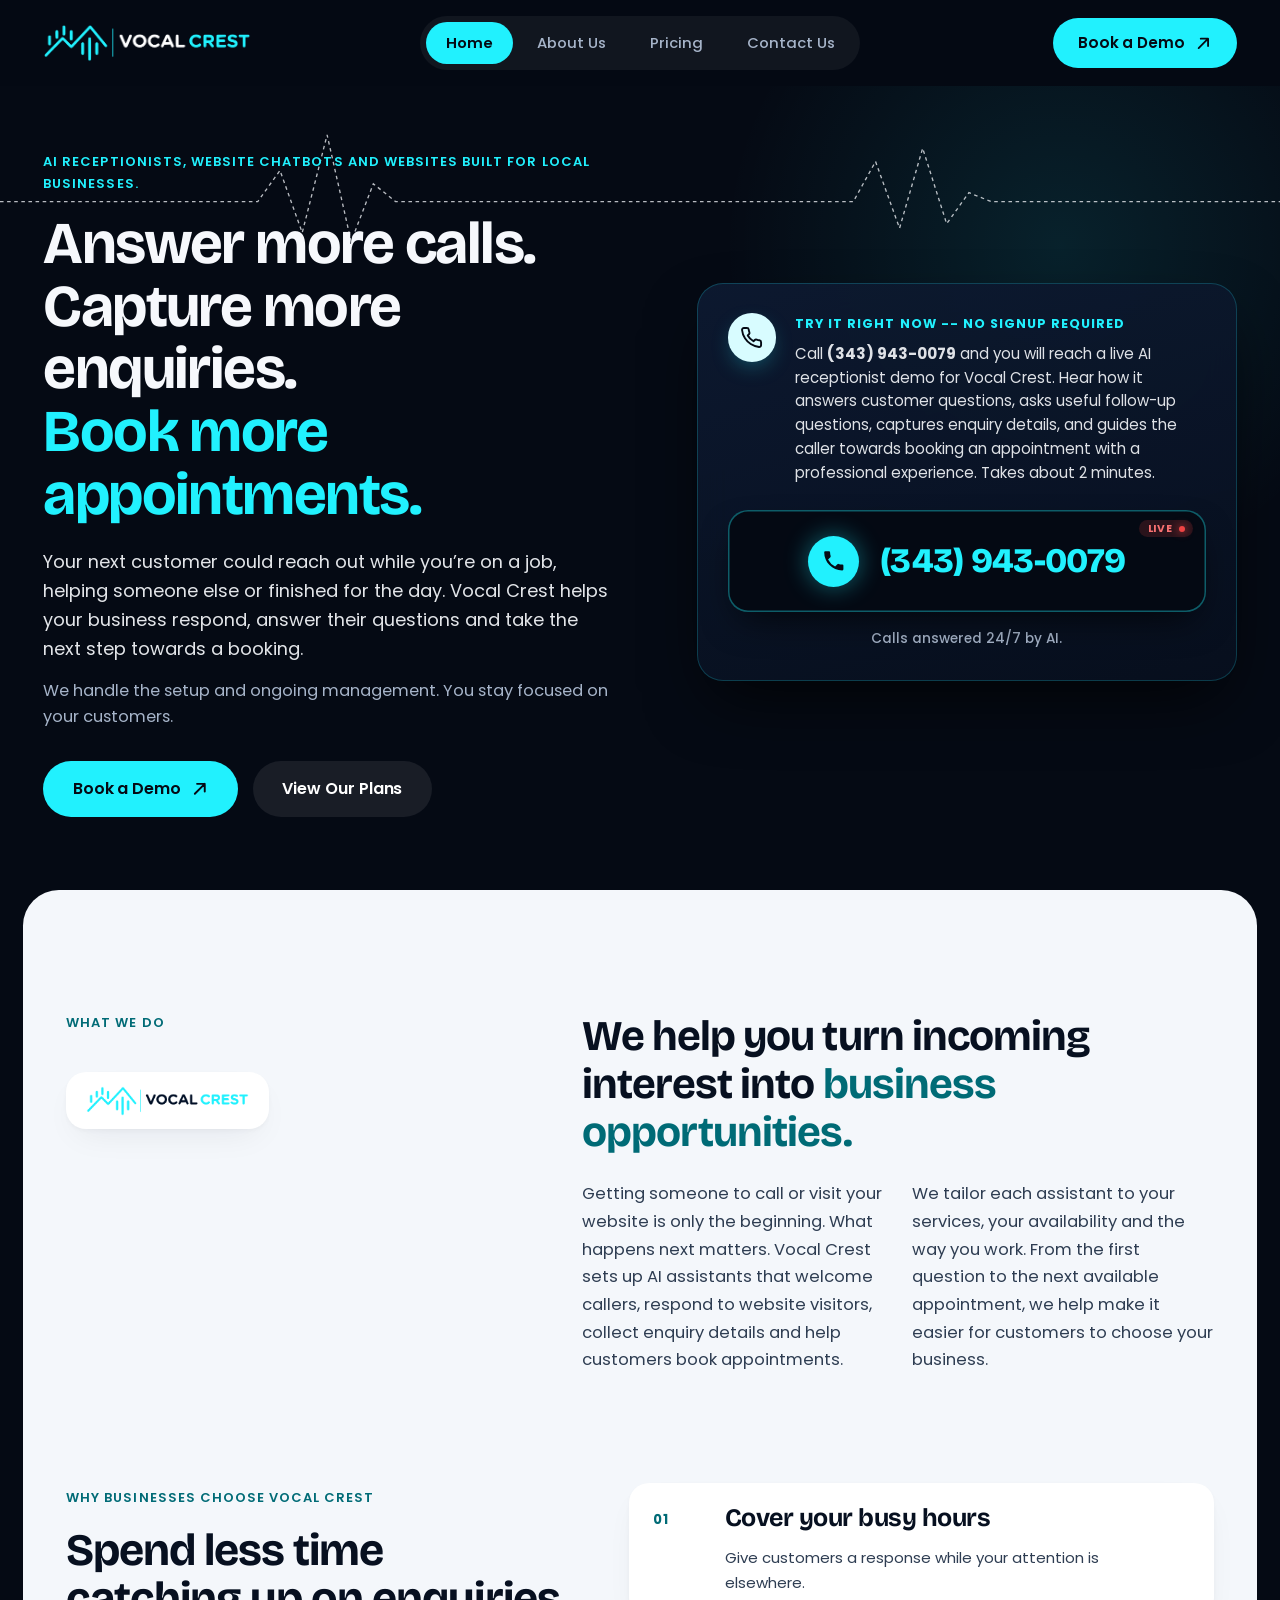
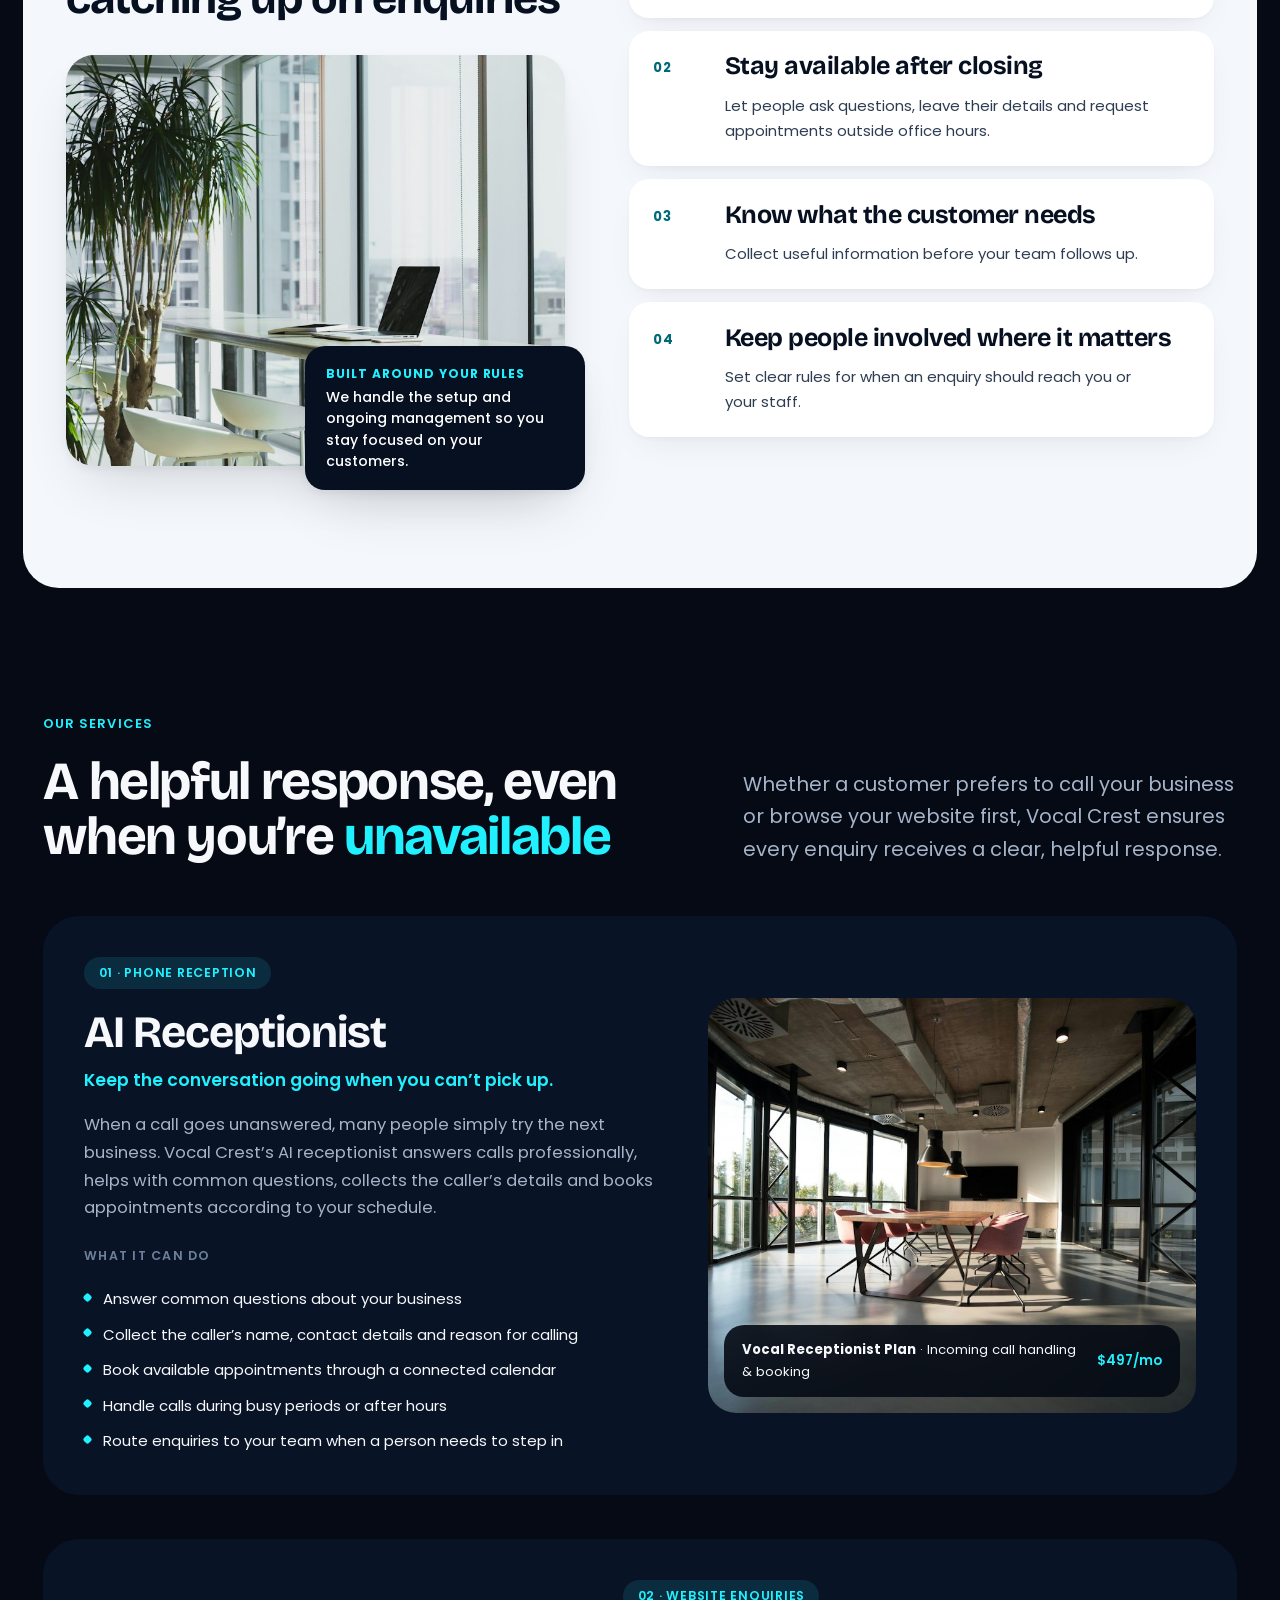
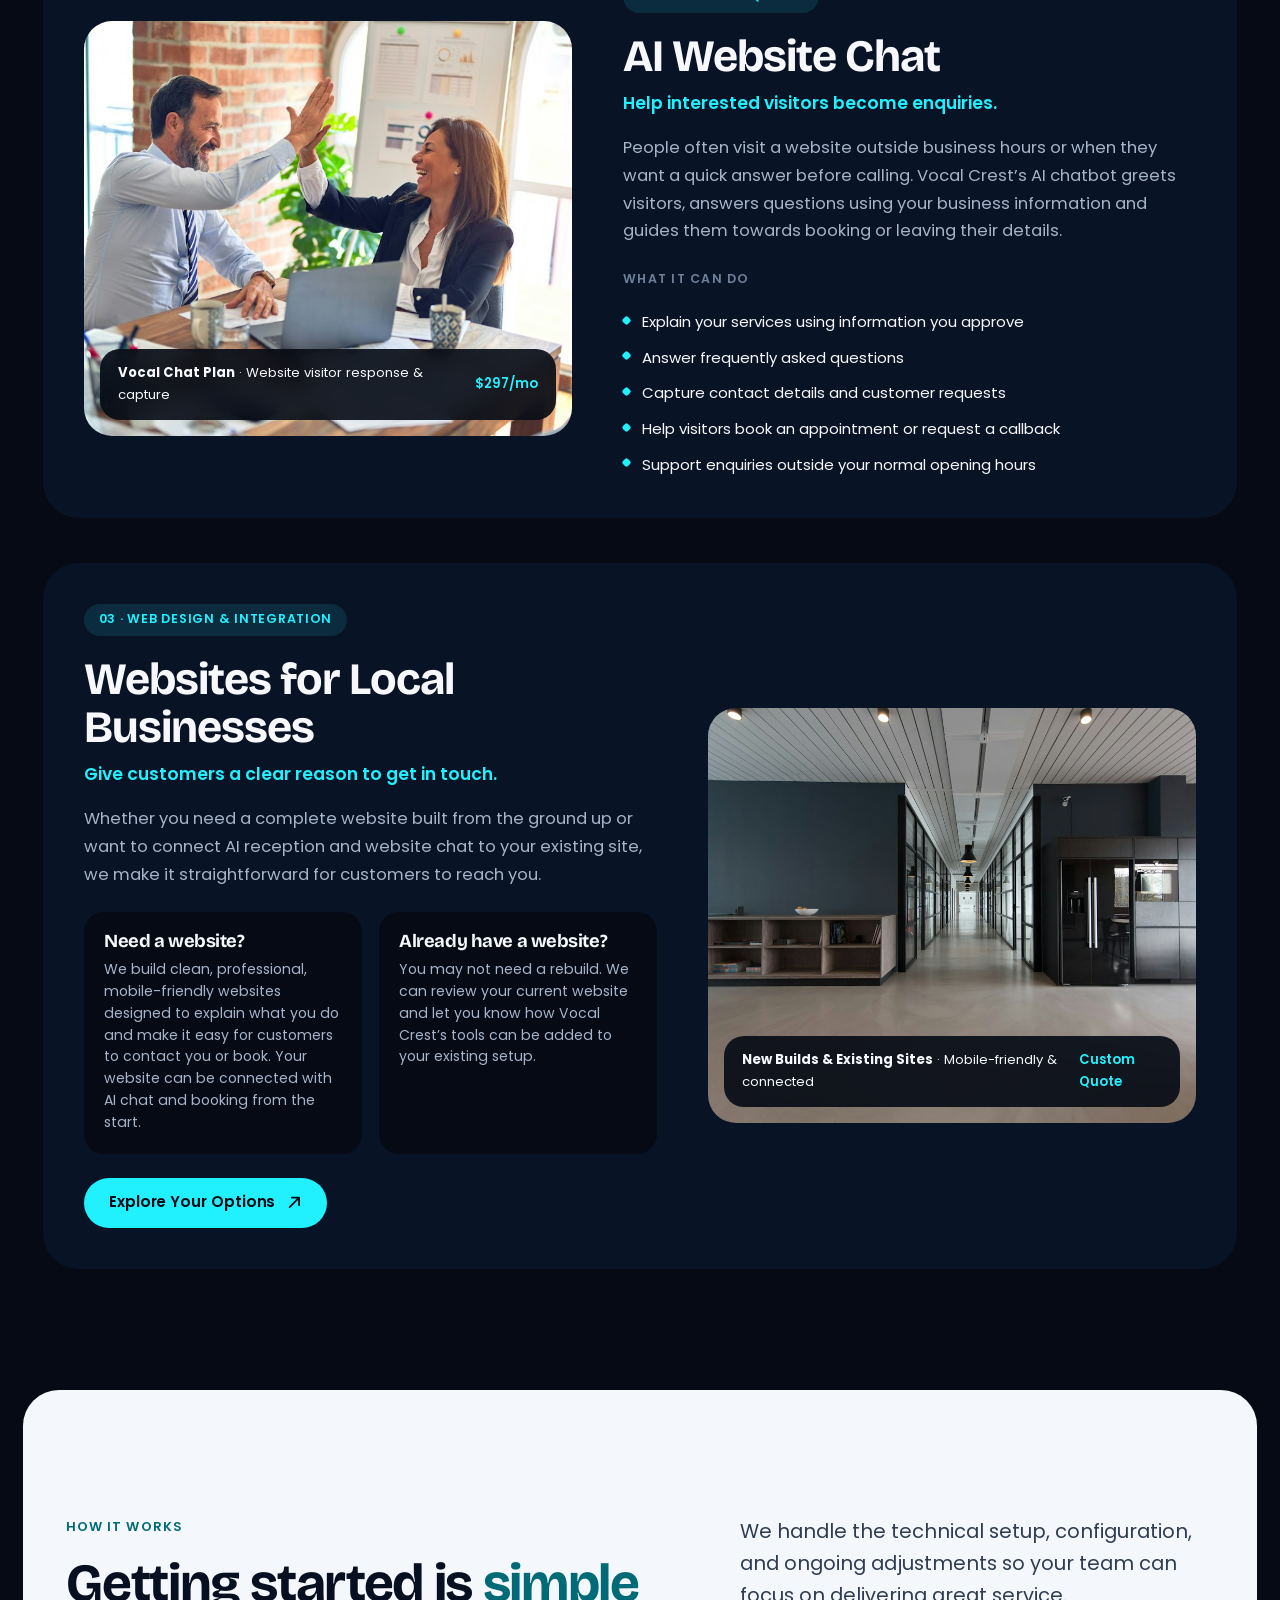
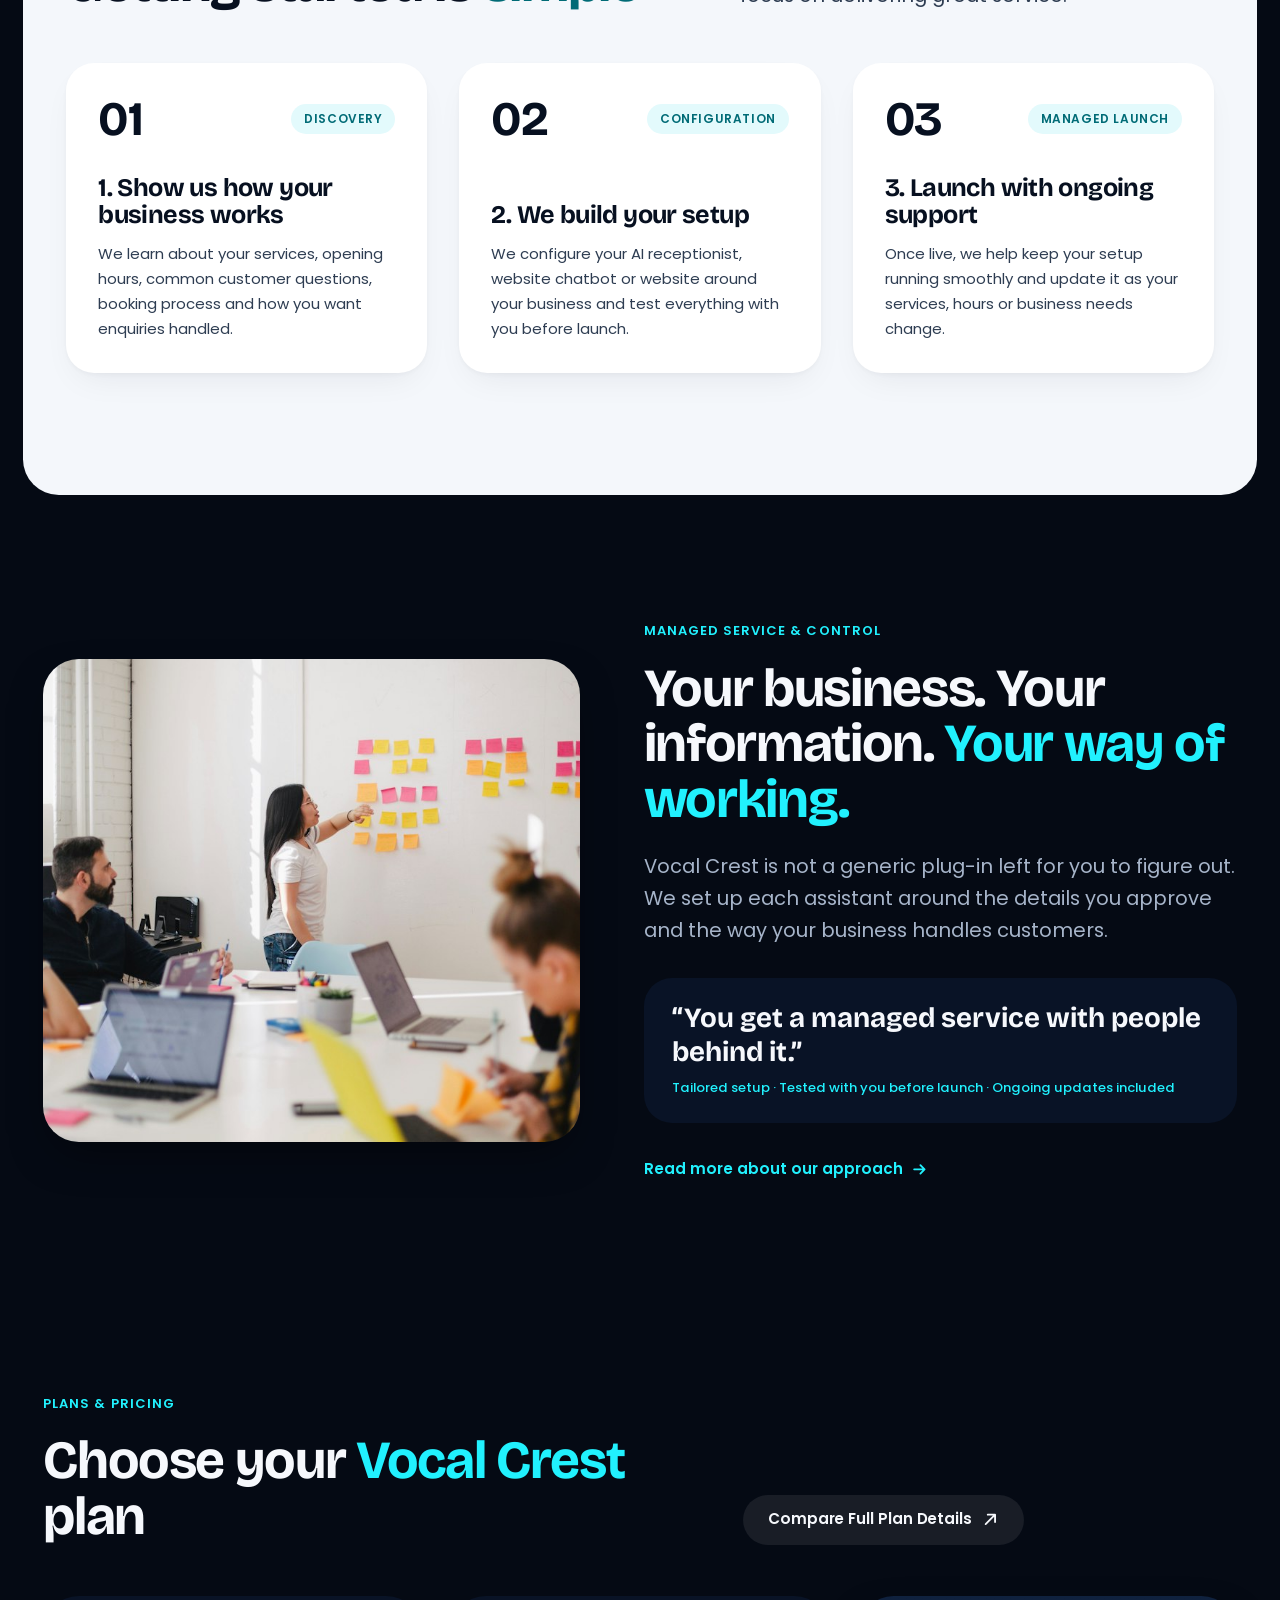
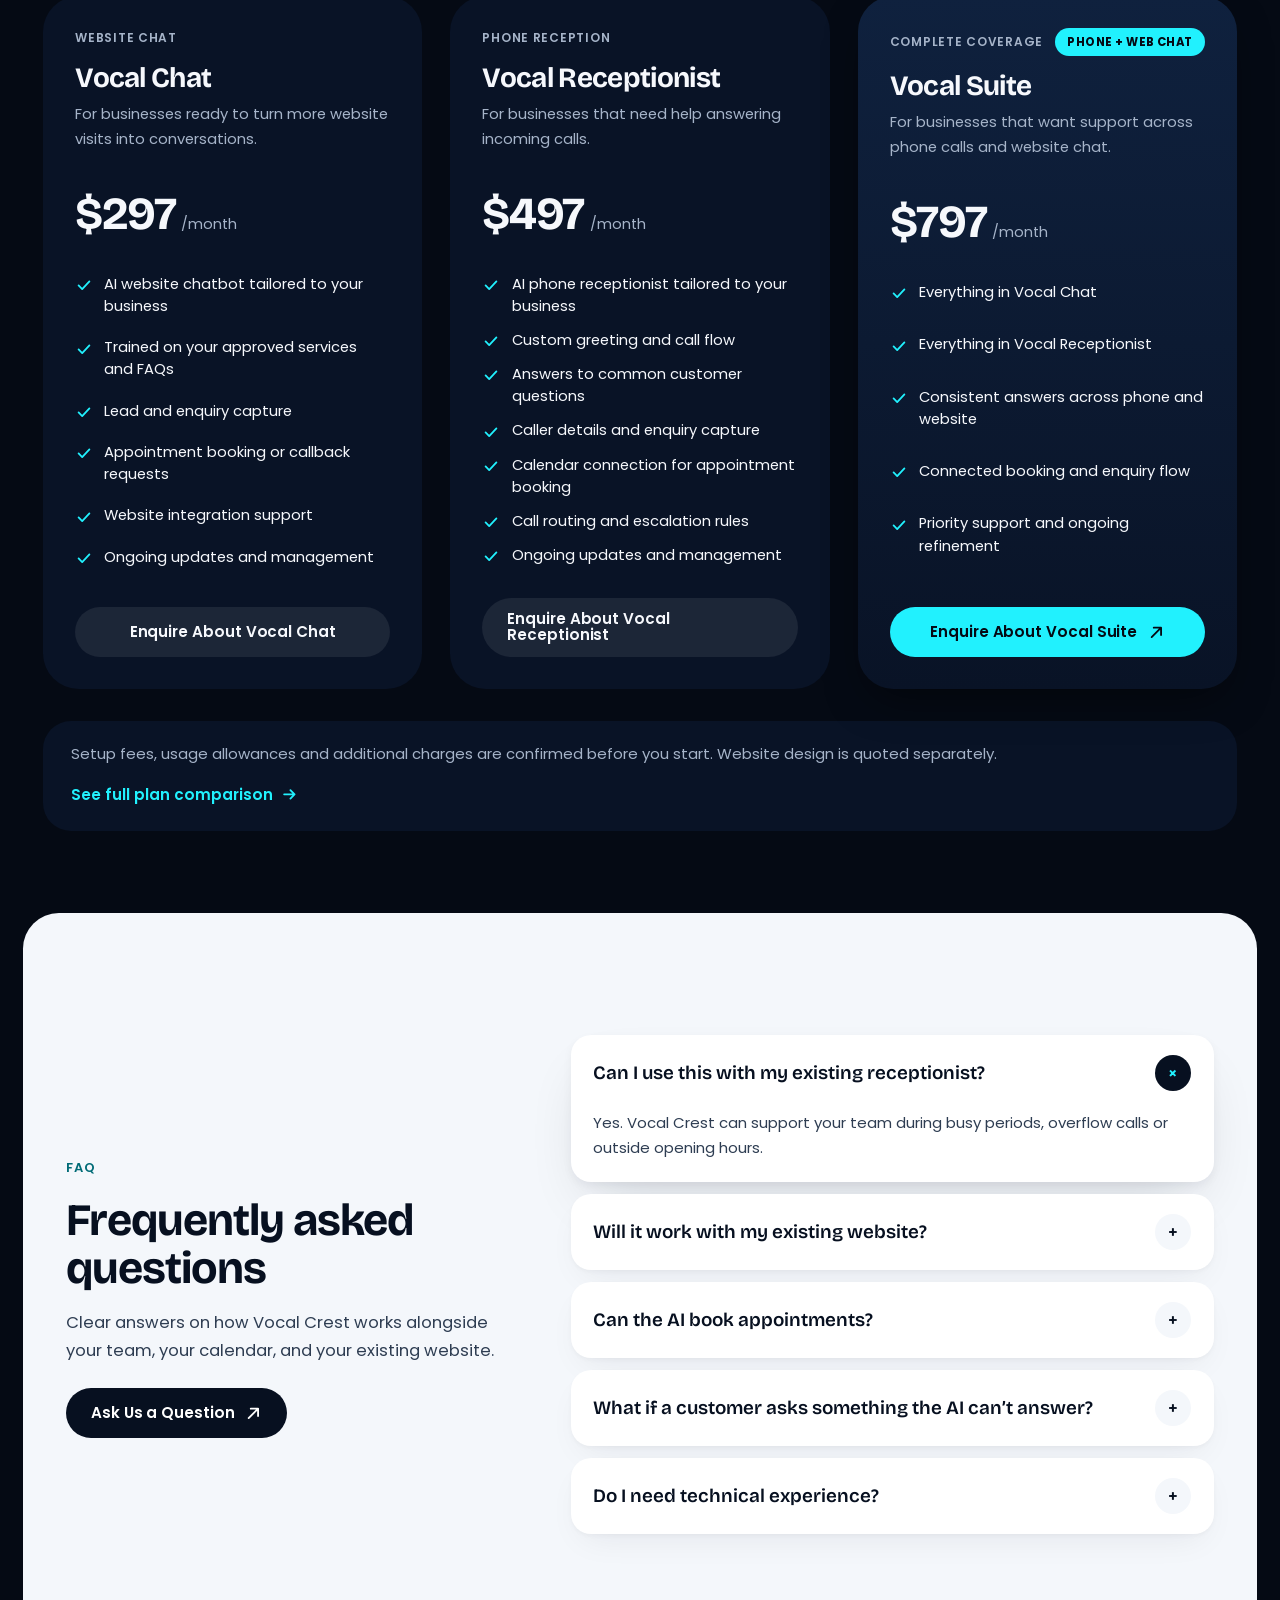
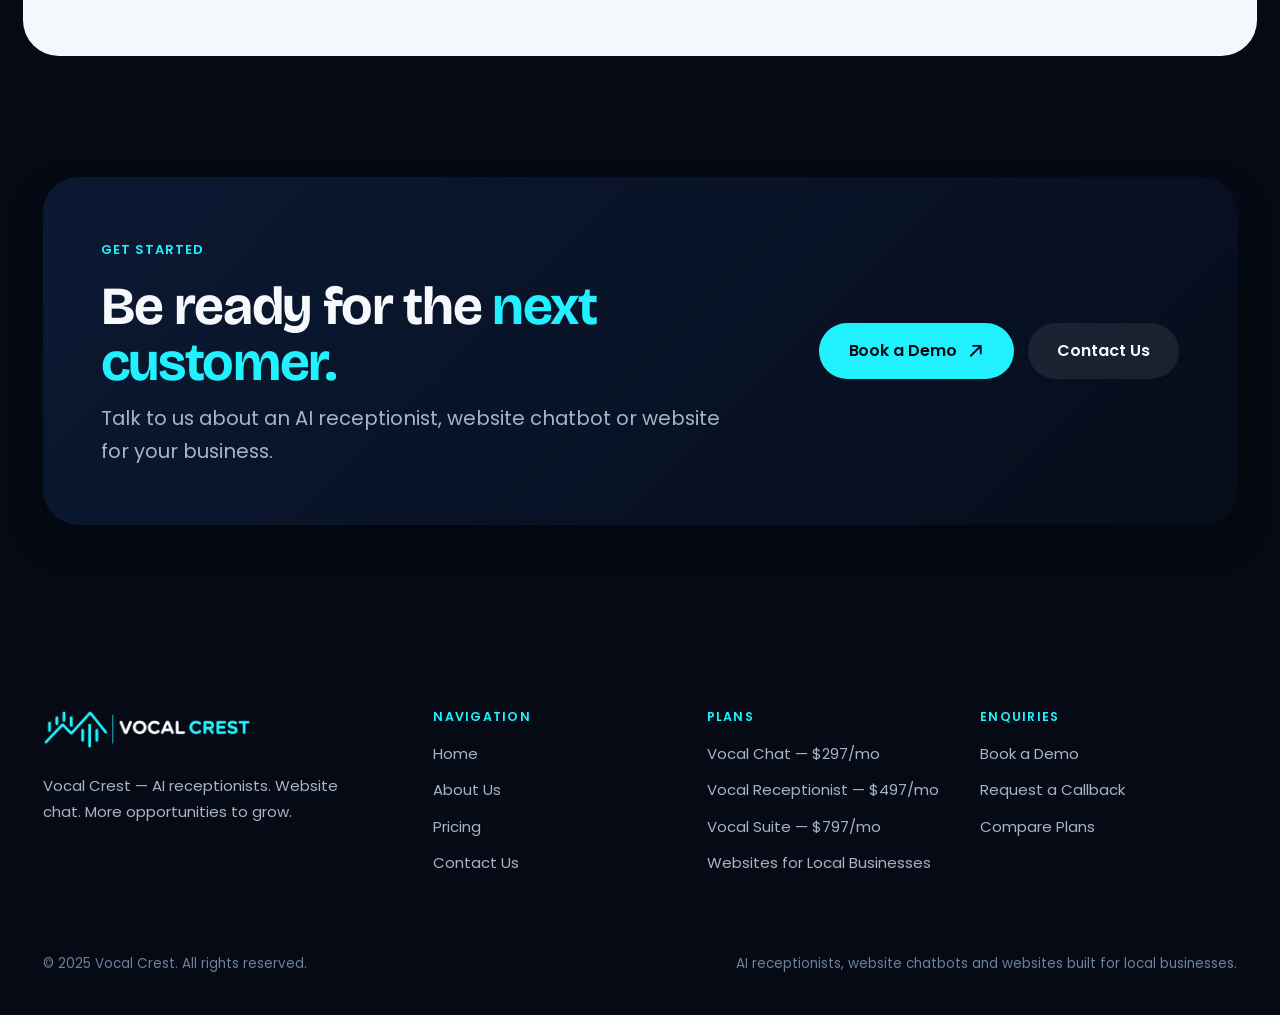
==== commit 383f19d5: "Update homepage hero live AI demo card (343-943-0079) and complete About Us page copy" ====
--- a/index.html
+++ b/index.html
@@ -70,25 +70,28 @@
 
     <!-- 2. Dark Editorial Hero -->
     <section class="hero" aria-labelledby="hero-heading">
+      <!-- Subtle background waveform line -->
+      <svg class="hero__bg-wave" viewBox="0 0 1440 220" fill="none" preserveAspectRatio="none" aria-hidden="true">
+        <path d="M0 130 H290 L315 95 L340 165 L368 55 L395 175 L420 110 L445 130 H960 L985 85 L1012 160 L1038 70 L1065 155 L1090 120 L1115 130 H1440" stroke="currentColor" stroke-width="1.5" stroke-dasharray="4 4"/>
+      </svg>
+
       <div class="container">
         <div class="hero__grid">
           <div class="hero__content">
-            <div class="hero__kicker">
-              <span class="hero__kicker-bar" aria-hidden="true"></span>
-              <span>VOCAL CREST</span>
-            </div>
+            <p class="eyebrow">AI receptionists, website chatbots and websites built for local businesses.</p>
             <h1 id="hero-heading" class="display-hero hero__title">
               <span>Answer more calls.</span>
               <span>Capture more enquiries.</span>
               <span class="text-cyan">Book more appointments.</span>
             </h1>
+            <span class="hero__accent-bar" aria-hidden="true"></span>
 
             <div class="hero__copy">
               <p class="lead">
-                Vocal Crest helps your business respond, answer questions and turn enquiries into bookings.
+                Your next customer could reach out while you’re on a job, helping someone else or finished for the day. Vocal Crest helps your business respond, answer their questions and take the next step towards a booking.
               </p>
               <p class="lead hero__sublead">
-                We handle the setup. You stay focused on your customers.
+                We handle the setup and ongoing management. You stay focused on your customers.
               </p>
             </div>
 
@@ -105,114 +108,38 @@
             </div>
           </div>
 
+          <!-- Right Column: Live AI Receptionist Sample Line Card -->
           <div class="hero__visual">
-            <figure class="hero__photo">
-              <img src="assets/images/modern-reception-desk.jpg" alt="Modern business space ready for incoming customer calls and bookings" width="640" height="720">
-            </figure>
-
-            <!-- Top-left floating card: Managed Setup -->
-            <div class="hero-float hero-float--setup">
-              <span class="hero-float__setup-ico" aria-hidden="true">
-                <svg viewBox="0 0 24 24" fill="none" stroke="currentColor" stroke-width="1.9" stroke-linecap="round" stroke-linejoin="round">
-                  <circle cx="12" cy="12" r="3.2"/>
-                  <path d="M19.4 15a1.65 1.65 0 0 0 .33 1.82l.06.06a2 2 0 1 1-2.83 2.83l-.06-.06a1.65 1.65 0 0 0-1.82-.33 1.65 1.65 0 0 0-1 1.51V21a2 2 0 1 1-4 0v-.09A1.65 1.65 0 0 0 9 19.4a1.65 1.65 0 0 0-1.82.33l-.06.06a2 2 0 1 1-2.83-2.83l.06-.06a1.65 1.65 0 0 0 .33-1.82 1.65 1.65 0 0 0-1.51-1H3a2 2 0 1 1 0-4h.09A1.65 1.65 0 0 0 4.6 9a1.65 1.65 0 0 0-.33-1.82l-.06-.06a2 2 0 1 1 2.83-2.83l.06.06a1.65 1.65 0 0 0 1.82.33H9a1.65 1.65 0 0 0 1-1.51V3a2 2 0 1 1 4 0v.09a1.65 1.65 0 0 0 1 1.51 1.65 1.65 0 0 0 1.82-.33l.06-.06a2 2 0 1 1 2.83 2.83l-.06.06a1.65 1.65 0 0 0-.33 1.82V9a1.65 1.65 0 0 0 1.51 1H21a2 2 0 1 1 0 4h-.09a1.65 1.65 0 0 0-1.51 1z"/>
-                </svg>
-              </span>
-              <div class="hero-float__setup-text">
-                <strong>MANAGED SETUP</strong>
-                <p>Tailored to your services, your availability, and the way your business works.</p>
-              </div>
-            </div>
-
-            <!-- Middle-left floating card: Call in progress + Waveform -->
-            <div class="hero-float hero-float--call">
-              <div class="hero-call__top">
-                <span class="hero-call__ring" aria-hidden="true">
+            <div class="hero-demo-card">
+              <div class="hero-demo-card__top">
+                <span class="hero-demo-card__ico" aria-hidden="true">
+                  <svg viewBox="0 0 24 24" fill="none" stroke="currentColor" stroke-width="2" stroke-linecap="round" stroke-linejoin="round">
+                    <path d="M22 16.92v3a2 2 0 0 1-2.18 2 19.79 19.79 0 0 1-8.63-3.07 19.5 19.5 0 0 1-6-6 19.79 19.79 0 0 1-3.07-8.67A2 2 0 0 1 4.11 2h3a2 2 0 0 1 2 1.72 12.84 12.84 0 0 0 .7 2.81 2 2 0 0 1-.45 2.11L8.09 9.91a16 16 0 0 0 6 6l1.27-1.27a2 2 0 0 1 2.11-.45 12.84 12.84 0 0 0 2.81.7A2 2 0 0 1 22 16.92z"/>
+                  </svg>
+                </span>
+                <div class="hero-demo-card__intro">
+                  <span class="hero-demo-card__kicker">Try it right now -- no signup required</span>
+                  <p class="hero-demo-card__desc">
+                    Call <strong>(343) 943-0079</strong> and you will reach a live AI receptionist demo for Vocal Crest. Hear how it answers customer questions, asks useful follow-up questions, captures enquiry details, and guides the caller towards booking an appointment with a professional experience. Takes about 2 minutes.
+                  </p>
+                </div>
+              </div>
+
+              <a href="tel:+13439430079" class="hero-demo-card__box" aria-label="Call live AI receptionist demo at (343) 943-0079">
+                <span class="hero-demo-card__live">
+                  <span>LIVE</span>
+                  <span class="hero-demo-card__live-dot" aria-hidden="true"></span>
+                </span>
+                <span class="hero-demo-card__phone-ico" aria-hidden="true">
                   <svg viewBox="0 0 24 24" fill="currentColor">
                     <path d="M6.62 10.79a15.05 15.05 0 0 0 6.59 6.59l2.2-2.2a1 1 0 0 1 1.01-.24c1.12.37 2.33.57 3.58.57a1 1 0 0 1 1 1V20a1 1 0 0 1-1 1C10.61 21 3 13.39 3 4a1 1 0 0 1 1-1h3.5a1 1 0 0 1 1 1c0 1.25.2 2.46.57 3.58a1 1 0 0 1-.25 1.01l-2.2 2.2z"/>
                   </svg>
                 </span>
-                <span class="hero-call__sep" aria-hidden="true"></span>
-                <span class="hero-call__title">Call in progress</span>
-              </div>
-              <div class="hero-call__wave" aria-hidden="true">
-                <span style="height: 22%"></span>
-                <span style="height: 36%"></span>
-                <span style="height: 28%"></span>
-                <span style="height: 64%"></span>
-                <span style="height: 46%"></span>
-                <span style="height: 34%"></span>
-                <span style="height: 54%"></span>
-                <span style="height: 82%"></span>
-                <span style="height: 100%"></span>
-                <span style="height: 76%"></span>
-                <span style="height: 52%"></span>
-                <span style="height: 92%"></span>
-                <span style="height: 62%"></span>
-                <span style="height: 38%"></span>
-                <span style="height: 56%"></span>
-                <span style="height: 78%"></span>
-                <span style="height: 44%"></span>
-                <span style="height: 36%"></span>
-                <span style="height: 68%"></span>
-                <span style="height: 90%"></span>
-                <span style="height: 48%"></span>
-                <span style="height: 38%"></span>
-                <span style="height: 72%"></span>
-                <span style="height: 98%"></span>
-                <span style="height: 66%"></span>
-                <span style="height: 44%"></span>
-                <span style="height: 60%"></span>
-                <span style="height: 36%"></span>
-                <span style="height: 24%"></span>
-              </div>
-            </div>
-
-            <!-- Bottom-right floating card: Appointment booked -->
-            <div class="hero-float hero-float--booked">
-              <span class="hero-booked__ico" aria-hidden="true">
-                <svg viewBox="0 0 20 20" fill="none" stroke="currentColor" stroke-width="2.3" stroke-linecap="round" stroke-linejoin="round">
-                  <path d="M4.5 10.5l3.5 3.5 7.5-7.5"/>
-                </svg>
-              </span>
-              <span class="hero-booked__sep" aria-hidden="true"></span>
-              <span class="hero-booked__text">Appointment booked</span>
-            </div>
-          </div>
-        </div>
-
-        <!-- Bottom 3-Column Feature Strip -->
-        <div class="hero__bar" aria-label="Key Service Capabilities">
-          <div class="hero__bar-item">
-            <svg viewBox="0 0 24 24" fill="none" stroke="currentColor" stroke-width="1.8" stroke-linecap="round" stroke-linejoin="round" aria-hidden="true">
-              <circle cx="12" cy="12" r="3.2"/>
-              <path d="M19.4 15a1.65 1.65 0 0 0 .33 1.82l.06.06a2 2 0 1 1-2.83 2.83l-.06-.06a1.65 1.65 0 0 0-1.82-.33 1.65 1.65 0 0 0-1 1.51V21a2 2 0 1 1-4 0v-.09A1.65 1.65 0 0 0 9 19.4a1.65 1.65 0 0 0-1.82.33l-.06.06a2 2 0 1 1-2.83-2.83l.06-.06a1.65 1.65 0 0 0 .33-1.82 1.65 1.65 0 0 0-1.51-1H3a2 2 0 1 1 0-4h.09A1.65 1.65 0 0 0 4.6 9a1.65 1.65 0 0 0-.33-1.82l-.06-.06a2 2 0 1 1 2.83-2.83l.06.06a1.65 1.65 0 0 0 1.82.33H9a1.65 1.65 0 0 0 1-1.51V3a2 2 0 1 1 4 0v.09a1.65 1.65 0 0 0 1 1.51 1.65 1.65 0 0 0 1.82-.33l.06-.06a2 2 0 1 1 2.83 2.83l-.06.06a1.65 1.65 0 0 0-.33 1.82V9a1.65 1.65 0 0 0 1.51 1H21a2 2 0 1 1 0 4h-.09a1.65 1.65 0 0 0-1.51 1z"/>
-            </svg>
-            <span>Managed setup</span>
-          </div>
-          <div class="hero__bar-item">
-            <svg viewBox="0 0 24 24" fill="none" stroke="currentColor" stroke-width="1.8" stroke-linecap="round" stroke-linejoin="round" aria-hidden="true">
-              <path d="M21 11.5a8.38 8.38 0 0 1-.9 3.8 8.5 8.5 0 0 1-7.6 4.7 8.38 8.38 0 0 1-3.8-.9L3 21l1.9-5.7a8.38 8.38 0 0 1-.9-3.8 8.5 8.5 0 0 1 4.7-7.6 8.38 8.38 0 0 1 3.8-.9h.5a8.48 8.48 0 0 1 8 8v.5z"/>
-              <circle cx="8.5" cy="11.5" r="0.8" fill="currentColor"/>
-              <circle cx="12" cy="11.5" r="0.8" fill="currentColor"/>
-              <circle cx="15.5" cy="11.5" r="0.8" fill="currentColor"/>
-            </svg>
-            <span>Customer enquiries</span>
-          </div>
-          <div class="hero__bar-item">
-            <svg viewBox="0 0 24 24" fill="none" stroke="currentColor" stroke-width="1.8" stroke-linecap="round" stroke-linejoin="round" aria-hidden="true">
-              <rect x="3" y="4" width="18" height="18" rx="3" ry="3"/>
-              <line x1="16" y1="2" x2="16" y2="6"/>
-              <line x1="8" y1="2" x2="8" y2="6"/>
-              <line x1="3" y1="10" x2="21" y2="10"/>
-              <circle cx="8" cy="14" r="0.8" fill="currentColor"/>
-              <circle cx="12" cy="14" r="0.8" fill="currentColor"/>
-              <circle cx="16" cy="14" r="0.8" fill="currentColor"/>
-              <circle cx="8" cy="18" r="0.8" fill="currentColor"/>
-              <circle cx="12" cy="18" r="0.8" fill="currentColor"/>
-              <circle cx="16" cy="18" r="0.8" fill="currentColor"/>
-            </svg>
-            <span>Appointment booking</span>
+                <span class="hero-demo-card__number">(343) 943-0079</span>
+              </a>
+
+              <p class="hero-demo-card__foot">Calls answered 24/7 by AI.</p>
+            </div>
           </div>
         </div>
       </div>
--- a/assets/css/styles.css
+++ b/assets/css/styles.css
@@ -49,9 +49,9 @@
   --font-display: "Bricolage Grotesque", "Poppins", -apple-system, BlinkMacSystemFont, sans-serif;
 
   /* Fluid Type Scale */
-  --fs-hero: clamp(2.65rem, 1.55rem + 4.1vw, 5.15rem);
-  --fs-d1: clamp(2.2rem, 1.35rem + 3.1vw, 4.1rem);
-  --fs-d2: clamp(1.85rem, 1.25rem + 2.3vw, 3.25rem);
+  --fs-hero: clamp(2.65rem, 1.55rem + 4.1vw, 3.7rem);
+  --fs-d1: clamp(2rem, 1.3rem + 2.6vw, 3.35rem);
+  --fs-d2: clamp(1.75rem, 1.2rem + 2vw, 2.85rem);
   --fs-d3: clamp(1.35rem, 1.1rem + 0.9vw, 1.95rem);
   --fs-lead: clamp(1.0625rem, 0.98rem + 0.32vw, 1.225rem);
   --fs-body: 1.03125rem; /* 16.5px Poppins */
@@ -613,8 +613,8 @@
 
 /* ---------- 01. Homepage Hero (Editorial Asymmetric Split) ---------- */
 .hero {
-  padding-top: clamp(2.5rem, 1.5rem + 3.5vw, 4.75rem);
-  padding-bottom: clamp(3rem, 2rem + 3.5vw, 5.25rem);
+  padding-top: clamp(2.25rem, 1.4rem + 3vw, 4.75rem);
+  padding-bottom: clamp(3rem, 2rem + 3.2vw, 5.25rem);
   position: relative;
   overflow: hidden;
 }
@@ -624,16 +624,39 @@
   position: absolute;
   top: -180px;
   right: -120px;
-  width: 640px;
-  height: 640px;
-  background: radial-gradient(circle, rgba(33, 241, 254, 0.08) 0%, rgba(5, 10, 20, 0) 70%);
+  width: 680px;
+  height: 680px;
+  background: radial-gradient(circle, rgba(33, 241, 254, 0.1) 0%, rgba(5, 10, 20, 0) 70%);
   pointer-events: none;
 }
 
+.hero__bg-wave {
+  position: absolute;
+  inset: 0;
+  display: flex;
+  align-items: center;
+  justify-content: center;
+  pointer-events: none;
+  z-index: 0;
+  opacity: 0.75;
+}
+
+.hero__bg-wave svg {
+  width: 100%;
+  min-width: 1100px;
+  height: auto;
+  max-height: 360px;
+}
+
+.hero > .container {
+  position: relative;
+  z-index: 1;
+}
+
 .hero__grid {
   display: grid;
-  grid-template-columns: 1.06fr 0.94fr;
-  gap: clamp(2rem, 4vw, 4.5rem);
+  grid-template-columns: minmax(0, 1.08fr) minmax(0, 0.92fr);
+  gap: clamp(2rem, 3.8vw, 4.5rem);
   align-items: center;
 }
 
@@ -642,12 +665,12 @@
   align-items: center;
   gap: 0.7rem;
   font-family: var(--font-body);
-  font-size: 0.85rem;
+  font-size: clamp(0.75rem, 0.7rem + 0.18vw, 0.84rem);
   font-weight: 600;
-  letter-spacing: 0.16em;
+  letter-spacing: 0.12em;
   text-transform: uppercase;
-  color: #FFFFFF;
-  margin-bottom: 1.35rem;
+  color: rgba(246, 248, 252, 0.88);
+  margin-bottom: clamp(0.95rem, 1.4vw, 1.25rem);
 }
 
 .hero__kicker-bar {
@@ -659,331 +682,384 @@
 }
 
 .hero__title {
-  margin-bottom: 1.5rem;
+  font-size: var(--fs-hero);
+  line-height: 1.06;
+  letter-spacing: -0.026em;
+  margin-bottom: clamp(1.1rem, 1.6vw, 1.4rem);
 }
 
 .hero__title span {
   display: block;
 }
 
+.hero__accent-bar {
+  width: 56px;
+  height: 3.5px;
+  border-radius: 99px;
+  background: var(--cyan);
+  box-shadow: 0 0 14px rgba(33, 241, 254, 0.45);
+  margin-bottom: clamp(1.25rem, 1.8vw, 1.6rem);
+}
+
 .hero__copy {
   display: grid;
-  gap: 1.05rem;
-  margin-bottom: 2.25rem;
-  max-width: 50ch;
+  gap: 0.9rem;
+  margin-bottom: clamp(1.65rem, 2.4vw, 2.25rem);
+  max-width: 52ch;
 }
 
 .hero__copy .lead {
-  color: rgba(246, 248, 252, 0.9);
-  font-size: clamp(1.05rem, 0.96rem + 0.35vw, 1.24rem);
-  line-height: 1.55;
+  color: rgba(246, 248, 252, 0.92);
+  font-size: clamp(0.98rem, 0.9rem + 0.28vw, 1.12rem);
+  line-height: 1.62;
 }
 
 .hero__copy .hero__sublead {
   color: var(--text-on-dark-muted);
-  font-size: clamp(0.96rem, 0.92rem + 0.2vw, 1.08rem);
+  font-size: clamp(0.92rem, 0.88rem + 0.2vw, 1.02rem);
 }
 
 .hero__actions {
   display: flex;
   flex-wrap: wrap;
   align-items: center;
-  gap: 1rem;
+  gap: 0.9rem;
 }
 
 .btn--hero-secondary {
-  --btn-bg: rgba(5, 10, 20, 0.45);
+  --btn-bg: rgba(255, 255, 255, 0.08);
   --btn-fg: #FFFFFF;
   --btn-fill: #FFFFFF;
   --btn-fill-fg: var(--bg-dark);
-  border: 1px solid rgba(255, 255, 255, 0.38);
-  padding-inline: 2rem;
-}
-
-/* Right Column: Layered Hero Visual Composition */
+  padding-inline: 1.85rem;
+}
+
+/* Right Column: Live AI Receptionist Sample Line Card */
 .hero__visual {
   position: relative;
-  min-height: 500px;
   display: flex;
   justify-content: flex-end;
   align-items: center;
-  padding-left: clamp(2rem, 5vw, 5.5rem);
-  padding-bottom: 1.25rem;
-}
-
-.hero__photo {
-  position: relative;
+}
+
+.hero-demo-card {
   width: 100%;
-  max-width: 430px;
-  aspect-ratio: 4 / 4.55;
+  max-width: 540px;
+  background: linear-gradient(165deg, rgba(13, 26, 49, 0.94) 0%, rgba(7, 15, 30, 0.97) 100%);
   border-radius: 26px;
-  overflow: hidden;
-  background: var(--bg-navy-elevated);
-  box-shadow: 0 28px 65px -16px rgba(0, 0, 0, 0.78);
-}
-
-.hero__photo img {
-  width: 100%;
-  height: 100%;
-  object-fit: cover;
-}
-
-/* Top-left floating card: Managed Setup */
-.hero-float--setup {
-  position: absolute;
-  top: 6%;
-  left: 0;
-  z-index: 3;
-  width: 320px;
-  max-width: 86%;
-  padding: 1.15rem 1.3rem;
-  border-radius: 20px;
-  background: #FFFFFF;
-  color: #071426;
-  box-shadow: 0 20px 48px -10px rgba(0, 0, 0, 0.52);
-  display: flex;
-  align-items: flex-start;
-  gap: 0.9rem;
-}
-
-.hero-float__setup-ico {
-  width: 40px;
-  height: 40px;
+  padding: clamp(1.5rem, 2.4vw, 2.25rem);
+  box-shadow: 0 28px 65px -16px rgba(0, 0, 0, 0.78), inset 0 0 0 1px rgba(33, 241, 254, 0.2);
+  backdrop-filter: blur(16px);
+  -webkit-backdrop-filter: blur(16px);
+}
+
+.hero-demo-card__top {
+  display: grid;
+  grid-template-columns: auto 1fr;
+  gap: clamp(0.95rem, 1.5vw, 1.25rem);
+  align-items: start;
+  margin-bottom: clamp(1.35rem, 2vw, 1.75rem);
+}
+
+.hero-demo-card__ico {
+  width: clamp(46px, 3.8vw, 54px);
+  height: clamp(46px, 3.8vw, 54px);
   border-radius: 50%;
-  background: #A5F6F9;
-  color: #072236;
+  background: #D8FCFF;
+  color: #050A14;
   display: inline-flex;
   align-items: center;
   justify-content: center;
   flex: none;
-  margin-top: 0.1rem;
-}
-
-.hero-float__setup-ico svg {
-  width: 20px;
-  height: 20px;
-}
-
-.hero-float__setup-text strong {
+  box-shadow: 0 8px 22px -6px rgba(33, 241, 254, 0.35);
+}
+
+.hero-demo-card__ico svg {
+  width: 23px;
+  height: 23px;
+}
+
+.hero-demo-card__kicker {
   display: block;
   font-family: var(--font-body);
-  font-size: 0.78rem;
+  font-size: clamp(0.72rem, 0.68rem + 0.14vw, 0.8rem);
   font-weight: 700;
-  letter-spacing: 0.04em;
+  letter-spacing: 0.08em;
   text-transform: uppercase;
-  color: #071426;
-  margin-bottom: 0.25rem;
-}
-
-.hero-float__setup-text p {
-  font-family: var(--font-body);
-  font-size: 0.79rem;
-  line-height: 1.44;
-  color: #25364D;
-  font-weight: 400;
-}
-
-/* Middle-left floating card: Call in progress */
-.hero-float--call {
+  color: var(--cyan);
+  margin-bottom: 0.45rem;
+}
+
+.hero-demo-card__desc {
+  font-family: var(--font-body);
+  font-size: clamp(0.86rem, 0.82rem + 0.15vw, 0.94rem);
+  line-height: 1.58;
+  color: rgba(246, 248, 252, 0.9);
+  margin: 0;
+}
+
+.hero-demo-card__box {
+  position: relative;
+  display: flex;
+  align-items: center;
+  justify-content: center;
+  gap: clamp(0.95rem, 1.6vw, 1.35rem);
+  padding: clamp(1.35rem, 2vw, 1.75rem) clamp(1.15rem, 1.8vw, 1.65rem);
+  border-radius: 20px;
+  background: #040913;
+  box-shadow: inset 0 0 0 1.5px rgba(33, 241, 254, 0.36), 0 16px 36px -12px rgba(0, 0, 0, 0.75);
+  text-decoration: none;
+  transition: transform var(--t) var(--ease), box-shadow var(--t) var(--ease), background var(--t-fast);
+}
+
+.hero-demo-card__box:hover {
+  transform: translateY(-2px);
+  background: #060E1D;
+  box-shadow: inset 0 0 0 1.5px var(--cyan), 0 20px 42px -10px rgba(33, 241, 254, 0.22);
+}
+
+.hero-demo-card__live {
   position: absolute;
-  top: 43%;
-  left: 2%;
-  z-index: 2;
-  width: 375px;
-  max-width: 90%;
-  padding: 1.35rem 1.5rem 1.65rem;
-  border-radius: 22px;
-  background: #061830;
-  box-shadow: 0 26px 60px -12px rgba(0, 0, 0, 0.75);
-}
-
-.hero-call__top {
-  display: flex;
-  align-items: center;
-  gap: 1.05rem;
-  margin-bottom: 1.25rem;
-}
-
-.hero-call__ring {
-  width: 52px;
-  height: 52px;
+  top: 0.65rem;
+  right: 0.8rem;
+  display: inline-flex;
+  align-items: center;
+  gap: 0.35rem;
+  padding: 0.2rem 0.55rem;
+  border-radius: 99px;
+  background: rgba(239, 68, 68, 0.16);
+  color: #F87171;
+  font-family: var(--font-body);
+  font-size: 0.66rem;
+  font-weight: 700;
+  letter-spacing: 0.08em;
+  text-transform: uppercase;
+  line-height: 1;
+}
+
+.hero-demo-card__live-dot {
+  width: 6px;
+  height: 6px;
   border-radius: 50%;
-  border: 2px solid var(--cyan);
-  background: rgba(8, 28, 56, 0.92);
-  box-shadow: 0 0 18px rgba(33, 241, 254, 0.42), inset 0 0 10px rgba(33, 241, 254, 0.18);
-  color: #FFFFFF;
+  background: #EF4444;
+  box-shadow: 0 0 8px #EF4444;
+  animation: livePulse 1.8s infinite ease-in-out;
+}
+
+@keyframes livePulse {
+  0%, 100% {
+    opacity: 1;
+    transform: scale(1);
+  }
+  50% {
+    opacity: 0.45;
+    transform: scale(0.85);
+  }
+}
+
+.hero-demo-card__phone-ico {
+  width: clamp(48px, 4vw, 58px);
+  height: clamp(48px, 4vw, 58px);
+  border-radius: 50%;
+  background: var(--cyan);
+  color: #050A14;
   display: inline-flex;
   align-items: center;
   justify-content: center;
   flex: none;
-}
-
-.hero-call__ring svg {
-  width: 24px;
-  height: 24px;
-}
-
-.hero-call__sep {
-  width: 1px;
-  height: 36px;
-  background: rgba(255, 255, 255, 0.16);
-  flex: none;
-}
-
-.hero-call__title {
-  font-family: var(--font-body);
-  font-size: 1.08rem;
-  font-weight: 600;
-  color: #FFFFFF;
-  letter-spacing: -0.01em;
-}
-
-.hero-call__wave {
-  height: 48px;
-  display: flex;
-  align-items: center;
-  justify-content: space-between;
-  gap: 5px;
-  padding-inline: 0.2rem;
-}
-
-.hero-call__wave span {
-  flex: 1;
-  max-width: 4px;
-  min-width: 3px;
-  border-radius: 99px;
-  background: var(--cyan);
-  box-shadow: 0 0 8px rgba(33, 241, 254, 0.35);
-}
-
-/* Bottom-right floating card: Appointment booked */
-.hero-float--booked {
-  position: absolute;
-  bottom: 5%;
-  right: 7%;
-  z-index: 4;
-  width: 345px;
-  max-width: 88%;
-  padding: 0.9rem 1.35rem;
-  border-radius: 20px;
-  background: #FFFFFF;
-  color: #071426;
-  box-shadow: 0 22px 50px -10px rgba(0, 0, 0, 0.58);
-  display: flex;
-  align-items: center;
-  gap: 1.05rem;
-}
-
-.hero-booked__ico {
-  width: 44px;
-  height: 44px;
+  box-shadow: 0 0 24px rgba(33, 241, 254, 0.4);
+}
+
+.hero-demo-card__phone-ico svg {
+  width: clamp(22px, 2vw, 26px);
+  height: clamp(22px, 2vw, 26px);
+}
+
+.hero-demo-card__number {
+  font-family: var(--font-display);
+  font-size: clamp(1.65rem, 1.15rem + 1.9vw, 2.55rem);
+  font-weight: 800;
+  letter-spacing: -0.02em;
+  line-height: 1;
+  color: var(--cyan);
+  white-space: nowrap;
+}
+
+.hero-demo-card__foot {
+  margin: 0.95rem 0 0;
+  text-align: center;
+  font-family: var(--font-body);
+  font-size: 0.85rem;
+  font-weight: 500;
+  color: var(--text-on-dark-muted);
+}
+
+/* About Us Founders & Story Additions */
+.about-hero__copy {
+  display: grid;
+  gap: 0.95rem;
+  margin-top: 1.5rem;
+  max-width: 56ch;
+}
+
+.about-hero__sublead {
+  color: var(--text-on-dark-muted);
+}
+
+.founders-section {
+  padding-top: clamp(3rem, 5vw, 5rem);
+}
+
+.founders-grid {
+  display: grid;
+  grid-template-columns: repeat(2, minmax(0, 1fr));
+  gap: clamp(1.25rem, 2.2vw, 2rem);
+}
+
+.founder-card {
+  background: var(--bg-light-card);
+  border-radius: var(--r-md);
+  padding: clamp(1.75rem, 2.6vw, 2.5rem);
+  box-shadow: var(--shadow-card-light);
+  display: flex;
+  flex-direction: column;
+  gap: 1.15rem;
+}
+
+.founder-card__top {
+  display: flex;
+  align-items: center;
+  gap: 1rem;
+}
+
+.founder-card__avatar {
+  width: 54px;
+  height: 54px;
   border-radius: 50%;
-  background: #9AF3E6;
-  color: #071426;
+  background: var(--bg-dark);
+  color: var(--cyan);
+  font-family: var(--font-display);
+  font-size: 1.35rem;
+  font-weight: 800;
   display: inline-flex;
   align-items: center;
   justify-content: center;
   flex: none;
 }
 
-.hero-booked__ico svg {
-  width: 21px;
-  height: 21px;
-}
-
-.hero-booked__sep {
-  width: 1px;
-  height: 34px;
-  background: #CBD5E1;
-  flex: none;
-}
-
-.hero-booked__text {
-  font-family: var(--font-body);
-  font-size: 1.06rem;
+.founder-card__name {
+  font-family: var(--font-display);
+  font-size: clamp(1.35rem, 1.15rem + 0.5vw, 1.65rem);
   font-weight: 700;
-  color: #071426;
-  letter-spacing: -0.01em;
-}
-
-/* Bottom 3-Column Feature Strip */
-.hero__bar {
-  margin-top: clamp(2.75rem, 4.5vw, 4.25rem);
-  padding-top: 1.65rem;
-  border-top: 1px solid rgba(255, 255, 255, 0.16);
-  display: grid;
-  grid-template-columns: repeat(3, 1fr);
-  align-items: center;
-}
-
-.hero__bar-item {
-  display: flex;
-  align-items: center;
-  justify-content: center;
-  gap: 0.85rem;
-  padding: 0.45rem 1rem;
-  font-family: var(--font-body);
-  font-size: 1.04rem;
+  color: var(--text-on-light);
+  margin-bottom: 0.15rem;
+}
+
+.founder-card__role {
+  display: block;
+  font-family: var(--font-body);
+  font-size: 0.82rem;
   font-weight: 600;
-  color: #FFFFFF;
-}
-
-.hero__bar-item + .hero__bar-item {
-  border-left: 1px solid rgba(255, 255, 255, 0.16);
-}
-
-.hero__bar-item svg {
-  width: 28px;
-  height: 28px;
-  color: var(--cyan);
-  flex: none;
-}
-
-@media (max-width: 1080px) {
+  color: var(--cyan-ink-light);
+}
+
+.founder-card__bio {
+  font-family: var(--font-body);
+  font-size: 0.98rem;
+  line-height: 1.68;
+  color: var(--text-on-light-muted);
+  margin: 0;
+}
+
+.founders-together {
+  margin-top: clamp(1.5rem, 2.2vw, 2.25rem);
+  padding: clamp(1.25rem, 2vw, 1.65rem) clamp(1.5rem, 2.5vw, 2.25rem);
+  border-radius: var(--r-md);
+  background: var(--bg-dark);
+  color: var(--text-on-dark);
+  text-align: center;
+}
+
+.founders-together p {
+  font-family: var(--font-body);
+  font-size: clamp(1rem, 0.92rem + 0.25vw, 1.12rem);
+  font-weight: 500;
+  color: var(--text-on-dark);
+  margin: 0;
+}
+
+/* Laptop Breakpoint (1025px - 1280px) */
+@media (max-width: 1280px) and (min-width: 1025px) {
+  .hero__grid {
+    grid-template-columns: 1.05fr 0.95fr;
+    gap: 2.25rem;
+  }
+  .hero-demo-card__number {
+    font-size: clamp(1.55rem, 1.1rem + 1.5vw, 2.15rem);
+  }
+}
+
+/* Tablet Breakpoint (<= 1024px) */
+@media (max-width: 1024px) {
   .hero__grid {
     grid-template-columns: 1fr;
+    gap: 2.5rem;
+  }
+  .hero__copy {
+    max-width: 62ch;
   }
   .hero__visual {
+    justify-content: flex-start;
+  }
+  .hero-demo-card {
     max-width: 580px;
-    margin-inline: auto;
+  }
+  .founders-grid {
+    grid-template-columns: 1fr;
+  }
+}
+
+/* Mobile Breakpoint (<= 640px) */
+@media (max-width: 640px) {
+  .hero {
+    padding-top: 1.5rem;
+    padding-bottom: 2.5rem;
+  }
+  .hero-demo-card {
+    padding: 1.35rem 1.15rem;
+    border-radius: 20px;
+  }
+  .hero-demo-card__top {
+    grid-template-columns: 1fr;
+    gap: 0.85rem;
+  }
+  .hero-demo-card__ico {
+    width: 44px;
+    height: 44px;
+  }
+  .hero-demo-card__box {
+    padding: 1.35rem 1rem 1.2rem;
+    gap: 0.75rem;
+    border-radius: 16px;
+  }
+  .hero-demo-card__phone-ico {
+    width: 42px;
+    height: 42px;
+  }
+  .hero-demo-card__phone-ico svg {
+    width: 20px;
+    height: 20px;
+  }
+  .hero-demo-card__number {
+    font-size: clamp(1.35rem, 6.2vw, 1.85rem);
+  }
+  .hero__actions {
     width: 100%;
   }
-}
-
-@media (max-width: 720px) {
-  .hero__visual {
-    flex-direction: column;
-    padding-left: 0;
-    gap: 1rem;
-    min-height: 0;
-  }
-  .hero__photo {
-    max-width: 100%;
-    aspect-ratio: 16 / 11;
-  }
-  .hero-float--setup,
-  .hero-float--call,
-  .hero-float--booked {
-    position: relative;
-    top: auto;
-    left: auto;
-    right: auto;
-    bottom: auto;
-    width: 100%;
-    max-width: 100%;
-  }
-  .hero__bar {
-    grid-template-columns: 1fr;
-    gap: 0.75rem;
-  }
-  .hero__bar-item {
-    justify-content: flex-start;
-    padding-inline: 0.25rem;
-  }
-  .hero__bar-item + .hero__bar-item {
-    border-left: 0;
-    border-top: 1px solid rgba(255, 255, 255, 0.1);
-    padding-top: 0.9rem;
+  .hero__actions .btn {
+    flex: 1 1 calc(50% - 0.5rem);
+    min-width: 145px;
+    padding-inline: 1.15rem;
   }
 }
 
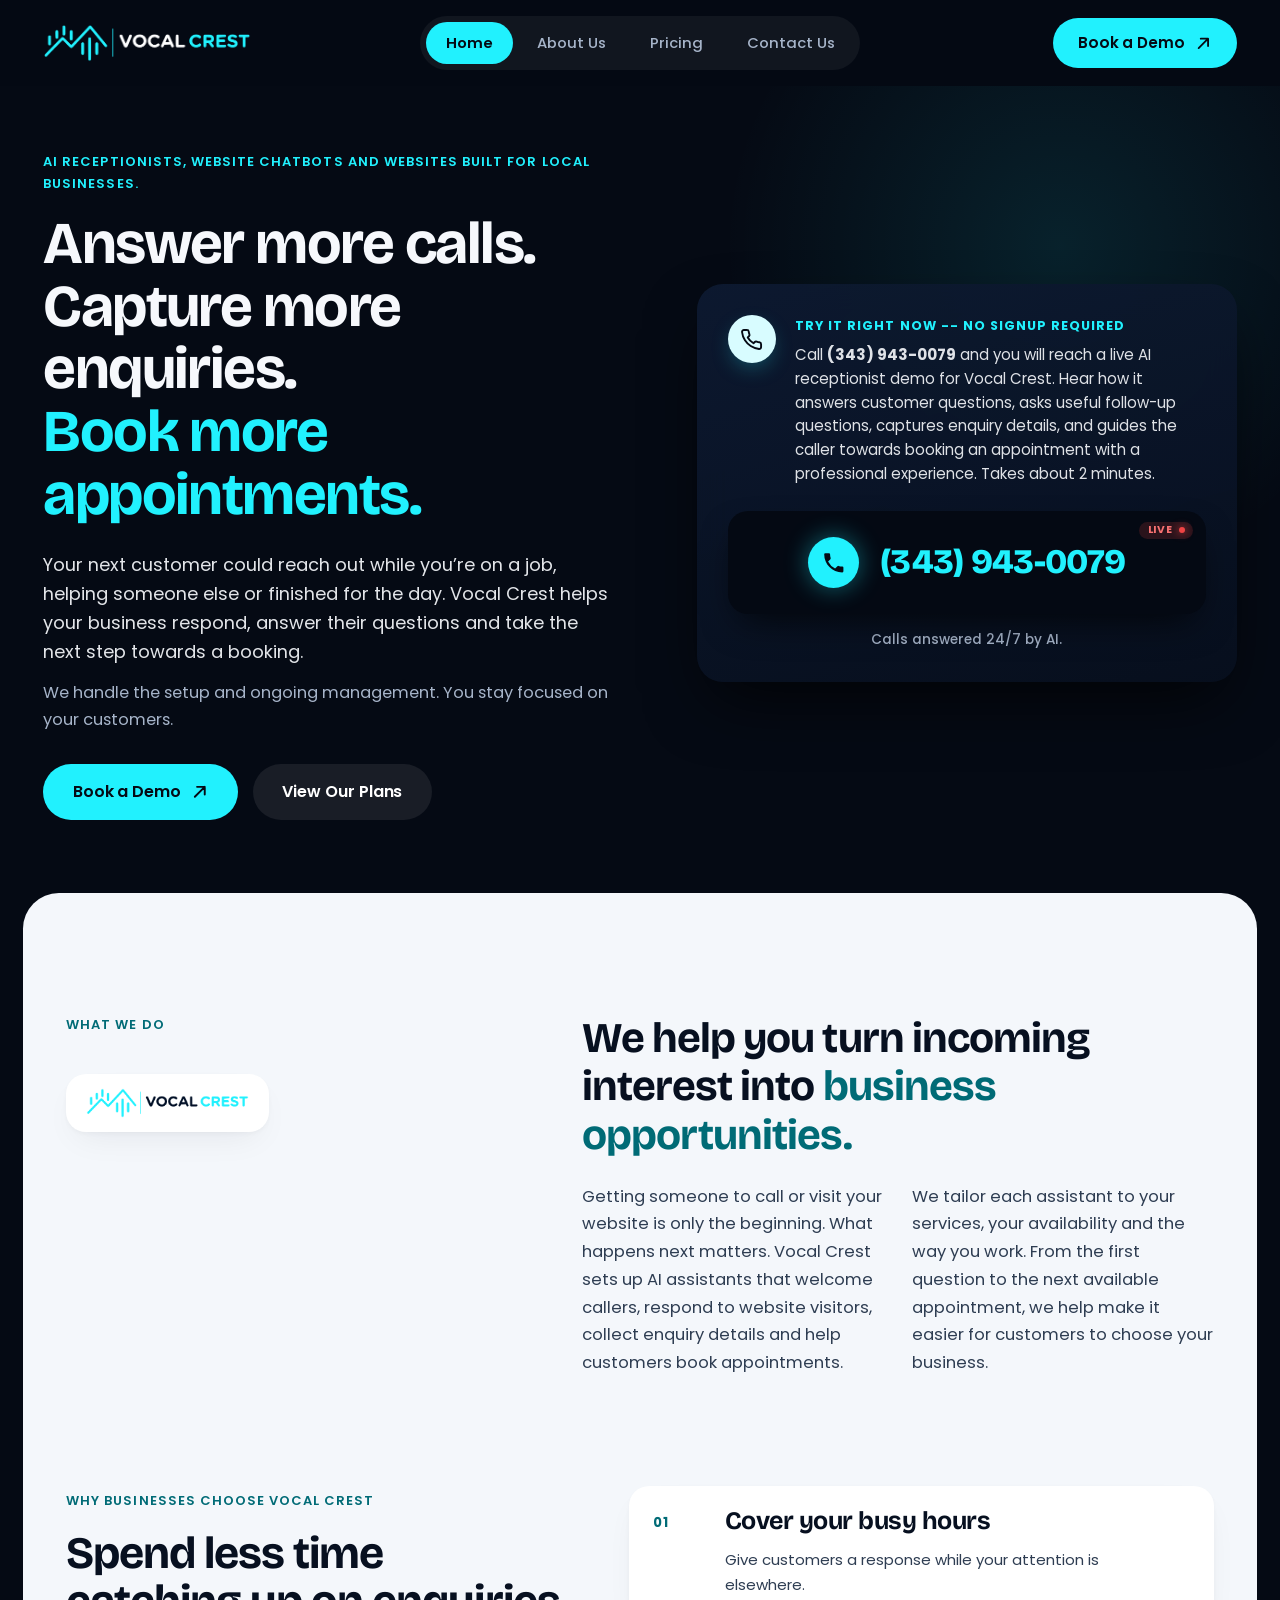
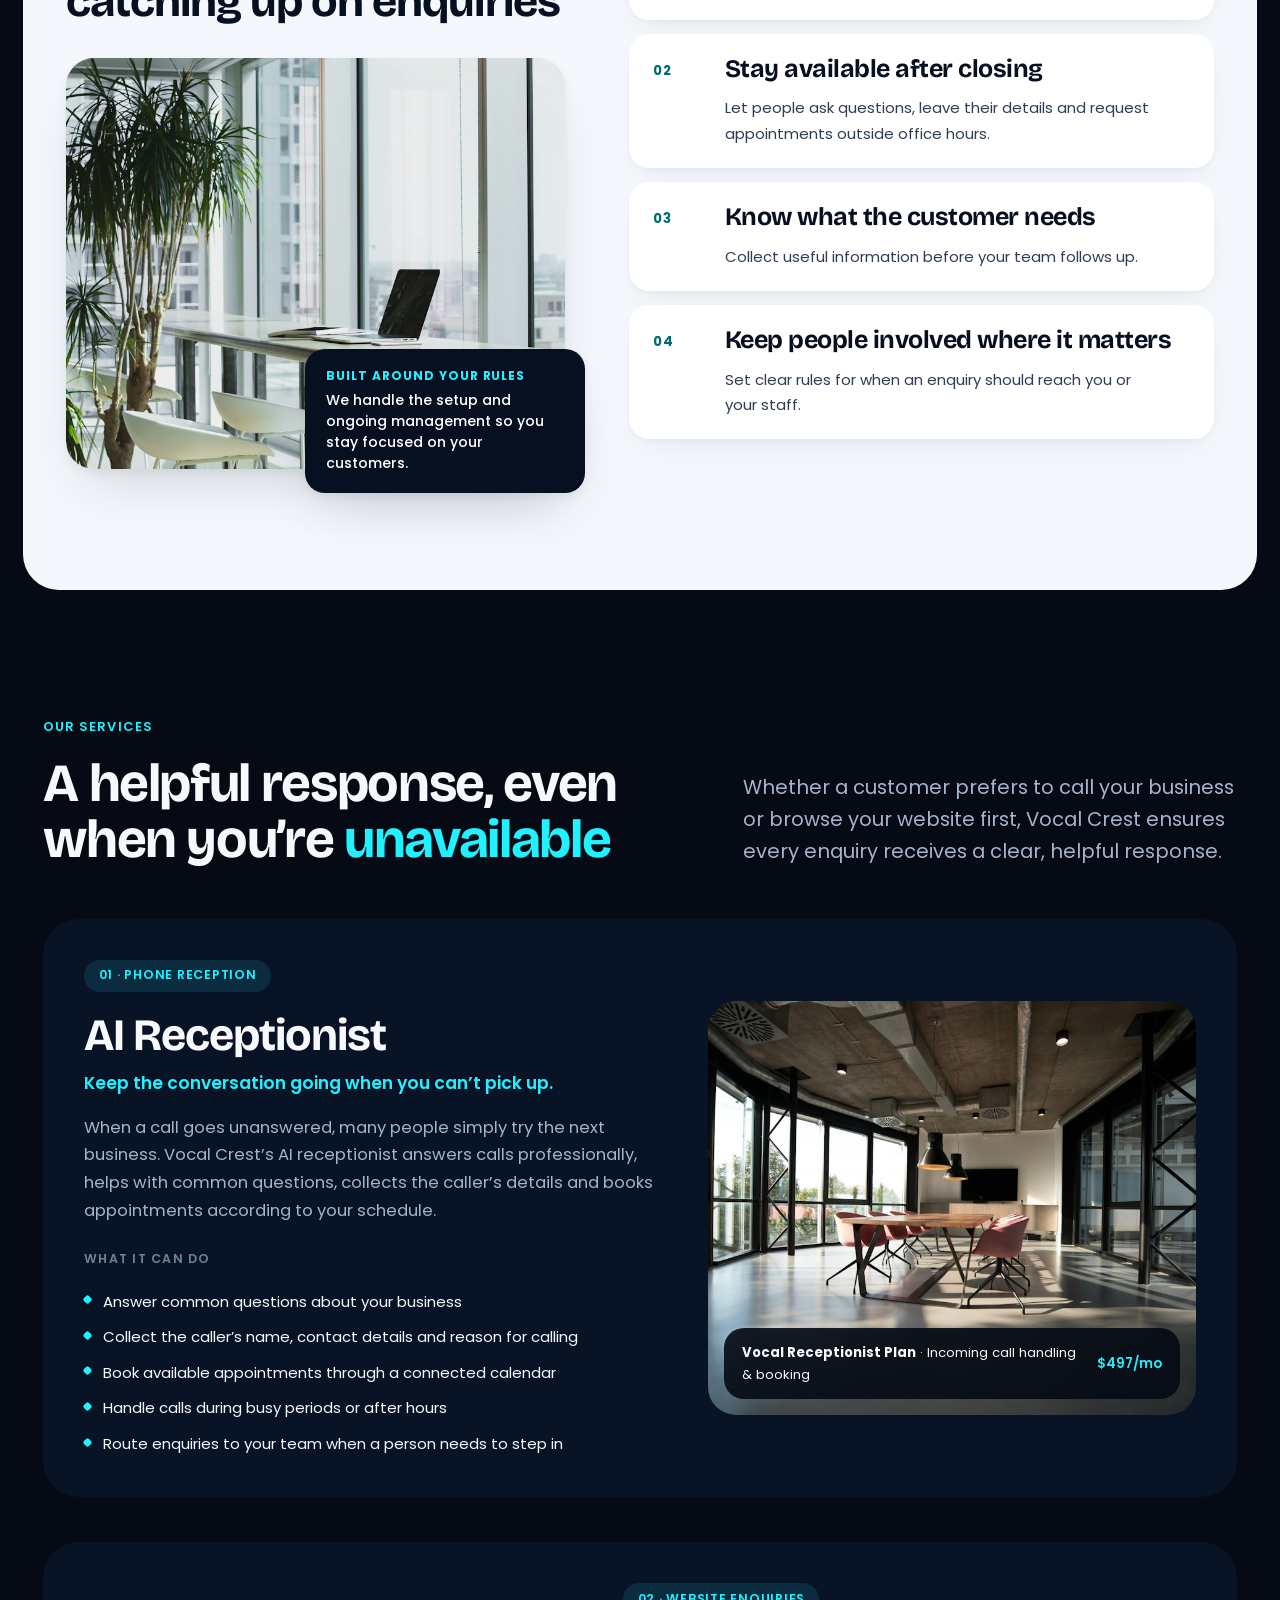
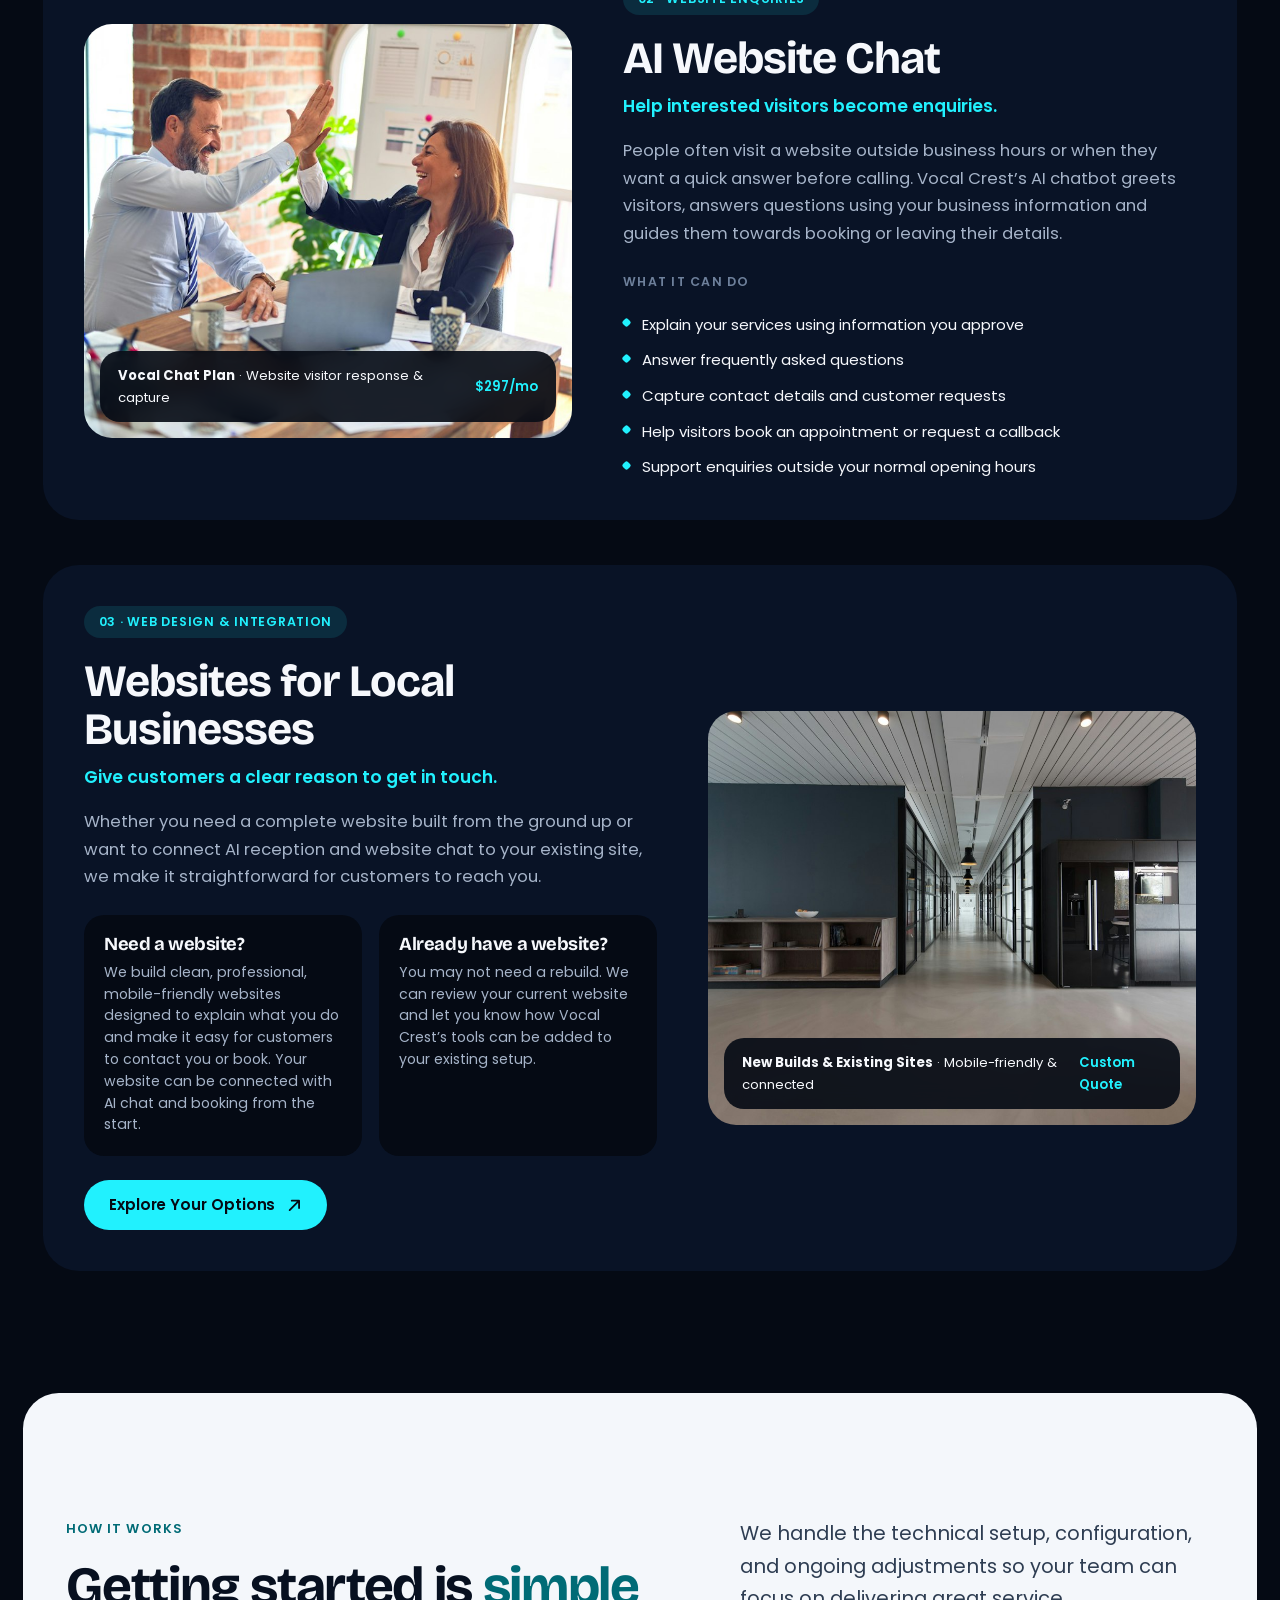
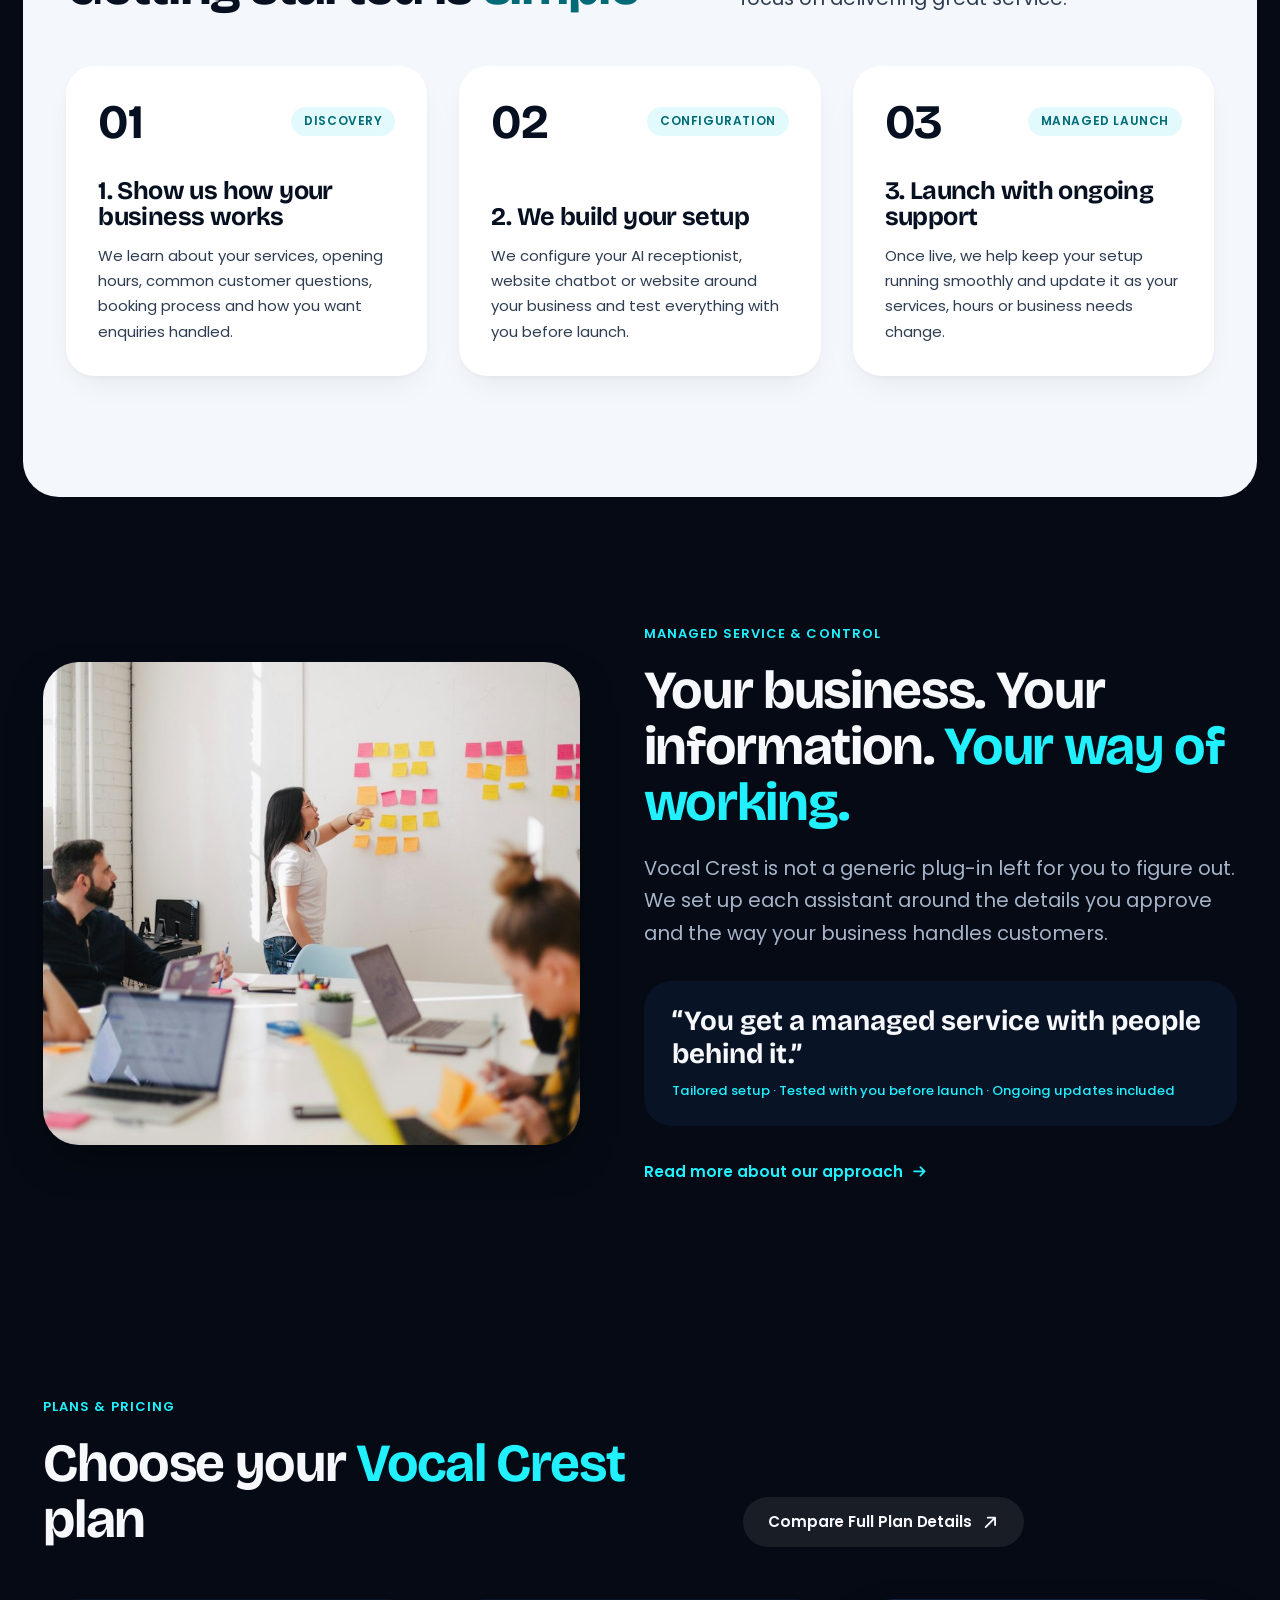
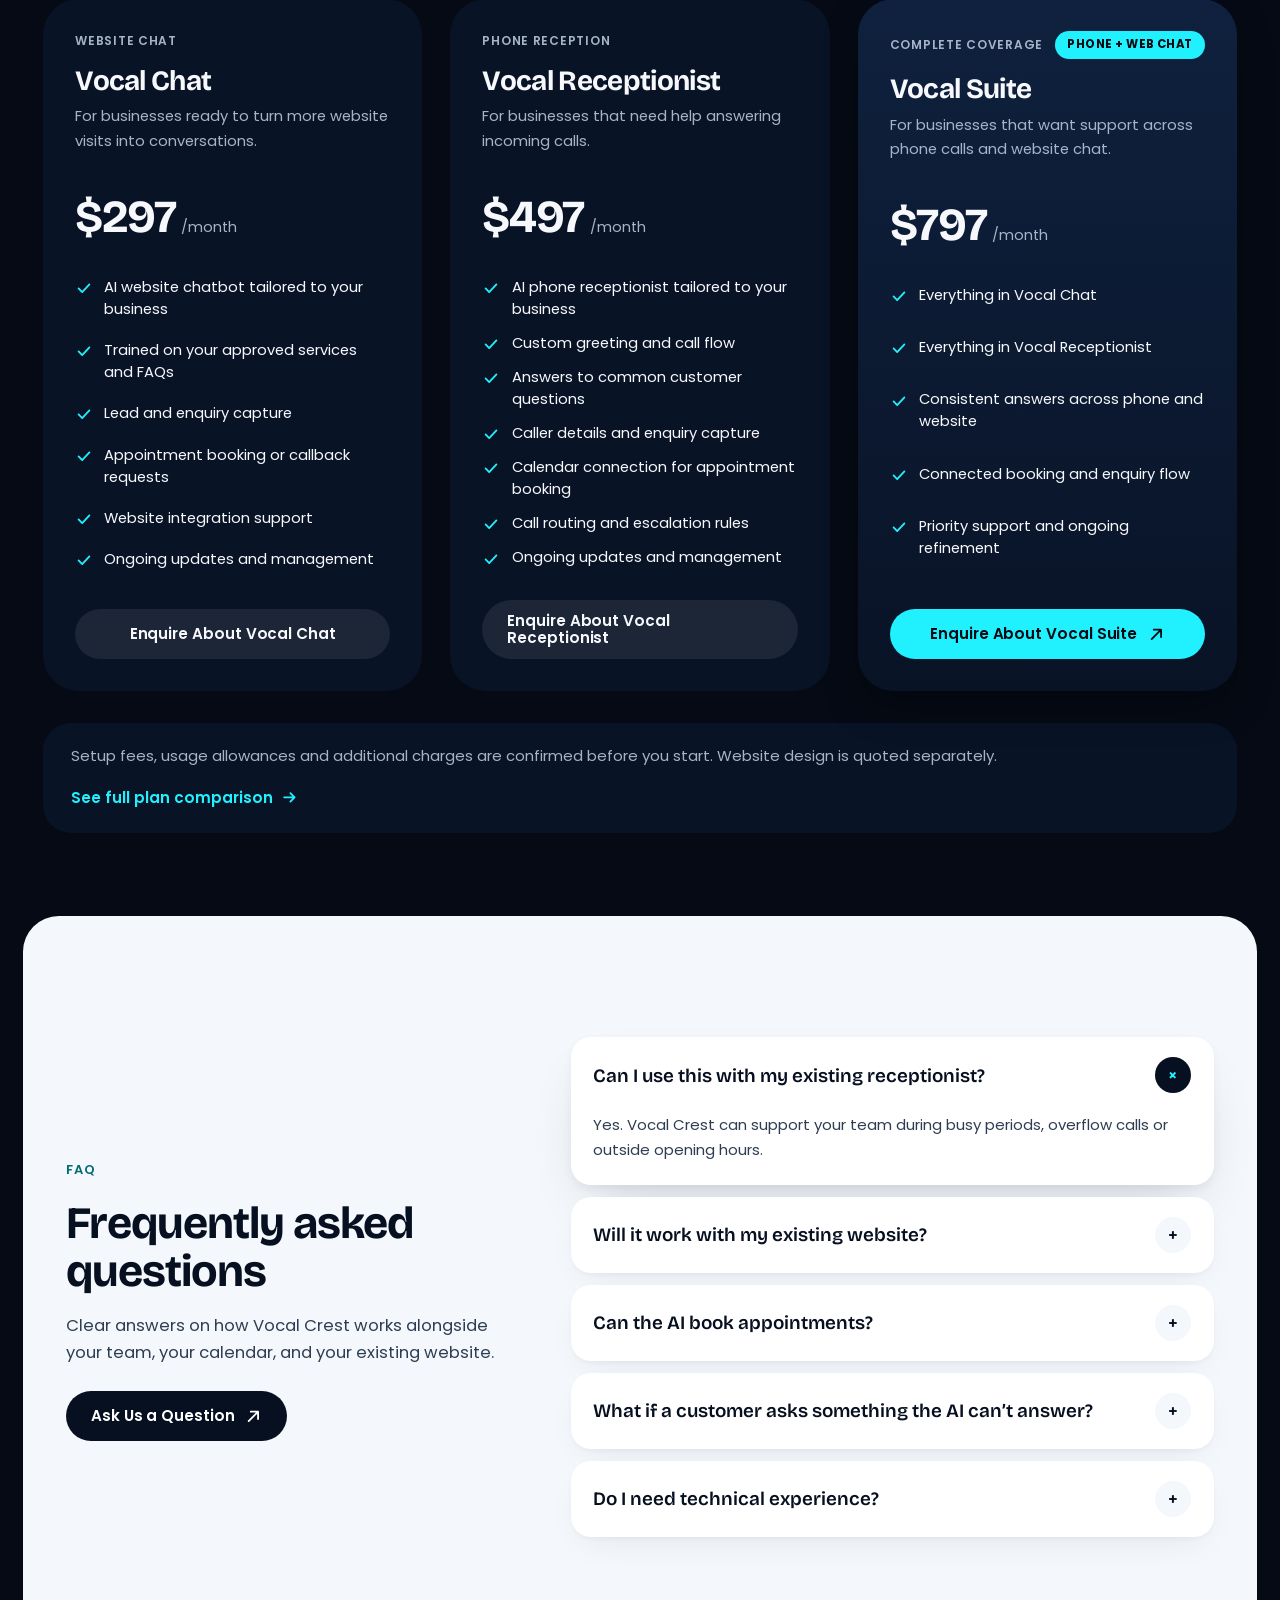
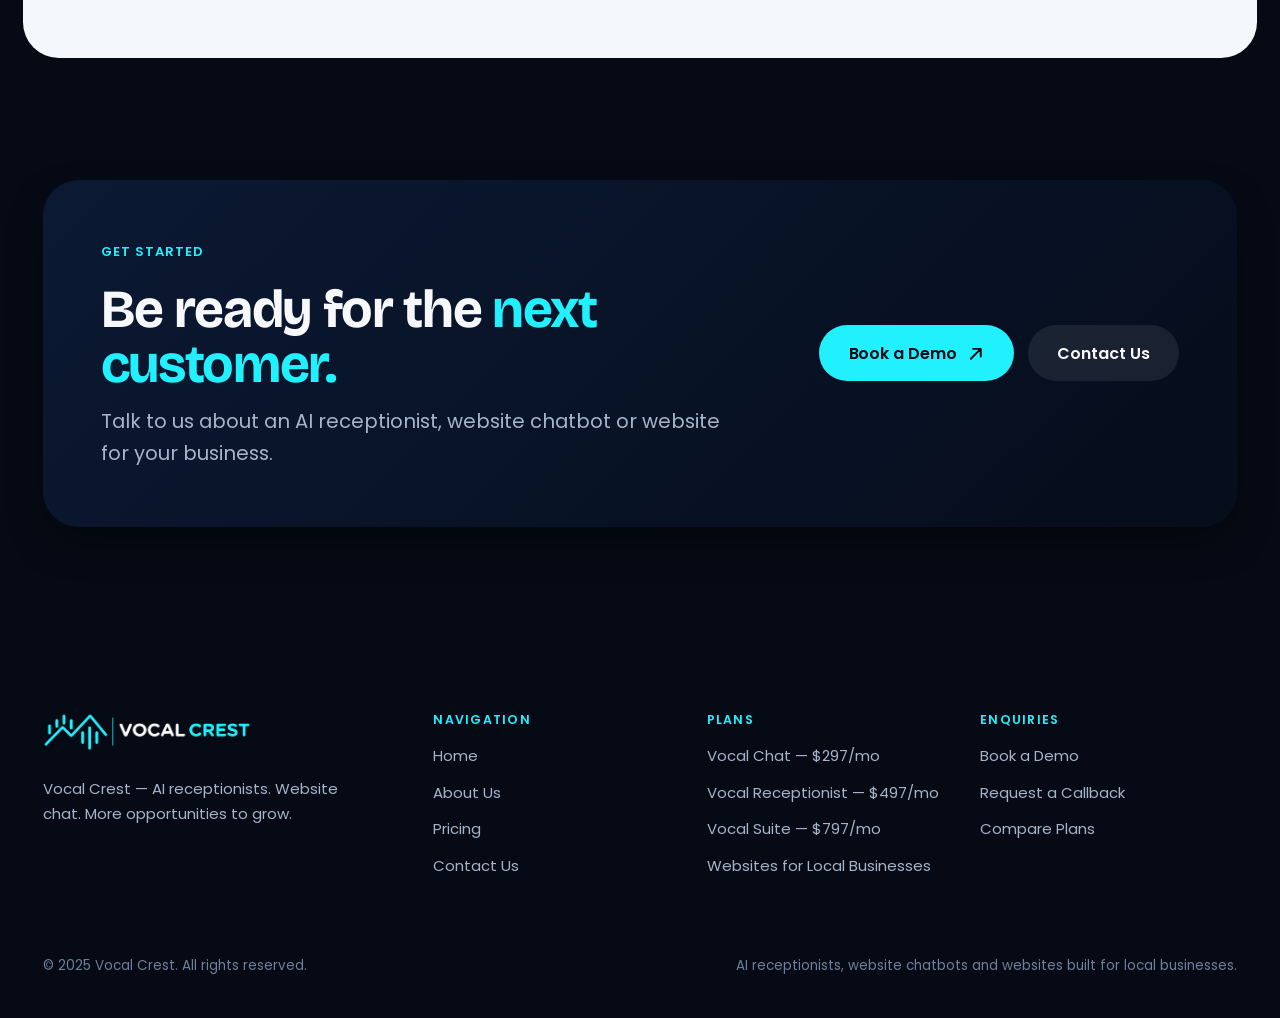
==== commit 8f01cb31: "Remove hero dashed line and fix About Us page layout and card styling" ====
--- a/index.html
+++ b/index.html
@@ -70,11 +70,6 @@
 
     <!-- 2. Dark Editorial Hero -->
     <section class="hero" aria-labelledby="hero-heading">
-      <!-- Subtle background waveform line -->
-      <svg class="hero__bg-wave" viewBox="0 0 1440 220" fill="none" preserveAspectRatio="none" aria-hidden="true">
-        <path d="M0 130 H290 L315 95 L340 165 L368 55 L395 175 L420 110 L445 130 H960 L985 85 L1012 160 L1038 70 L1065 155 L1090 120 L1115 130 H1440" stroke="currentColor" stroke-width="1.5" stroke-dasharray="4 4"/>
-      </svg>
-
       <div class="container">
         <div class="hero__grid">
           <div class="hero__content">
@@ -84,7 +79,6 @@
               <span>Capture more enquiries.</span>
               <span class="text-cyan">Book more appointments.</span>
             </h1>
-            <span class="hero__accent-bar" aria-hidden="true"></span>
 
             <div class="hero__copy">
               <p class="lead">
--- a/assets/css/styles.css
+++ b/assets/css/styles.css
@@ -630,24 +630,6 @@
   pointer-events: none;
 }
 
-.hero__bg-wave {
-  position: absolute;
-  inset: 0;
-  display: flex;
-  align-items: center;
-  justify-content: center;
-  pointer-events: none;
-  z-index: 0;
-  opacity: 0.75;
-}
-
-.hero__bg-wave svg {
-  width: 100%;
-  min-width: 1100px;
-  height: auto;
-  max-height: 360px;
-}
-
 .hero > .container {
   position: relative;
   z-index: 1;
@@ -685,20 +667,11 @@
   font-size: var(--fs-hero);
   line-height: 1.06;
   letter-spacing: -0.026em;
-  margin-bottom: clamp(1.1rem, 1.6vw, 1.4rem);
+  margin-bottom: clamp(1.25rem, 1.8vw, 1.6rem);
 }
 
 .hero__title span {
   display: block;
-}
-
-.hero__accent-bar {
-  width: 56px;
-  height: 3.5px;
-  border-radius: 99px;
-  background: var(--cyan);
-  box-shadow: 0 0 14px rgba(33, 241, 254, 0.45);
-  margin-bottom: clamp(1.25rem, 1.8vw, 1.6rem);
 }
 
 .hero__copy {
@@ -748,7 +721,7 @@
   background: linear-gradient(165deg, rgba(13, 26, 49, 0.94) 0%, rgba(7, 15, 30, 0.97) 100%);
   border-radius: 26px;
   padding: clamp(1.5rem, 2.4vw, 2.25rem);
-  box-shadow: 0 28px 65px -16px rgba(0, 0, 0, 0.78), inset 0 0 0 1px rgba(33, 241, 254, 0.2);
+  box-shadow: 0 28px 65px -16px rgba(0, 0, 0, 0.78);
   backdrop-filter: blur(16px);
   -webkit-backdrop-filter: blur(16px);
 }
@@ -807,7 +780,7 @@
   padding: clamp(1.35rem, 2vw, 1.75rem) clamp(1.15rem, 1.8vw, 1.65rem);
   border-radius: 20px;
   background: #040913;
-  box-shadow: inset 0 0 0 1.5px rgba(33, 241, 254, 0.36), 0 16px 36px -12px rgba(0, 0, 0, 0.75);
+  box-shadow: 0 16px 36px -12px rgba(0, 0, 0, 0.75);
   text-decoration: none;
   transition: transform var(--t) var(--ease), box-shadow var(--t) var(--ease), background var(--t-fast);
 }
@@ -815,7 +788,7 @@
 .hero-demo-card__box:hover {
   transform: translateY(-2px);
   background: #060E1D;
-  box-shadow: inset 0 0 0 1.5px var(--cyan), 0 20px 42px -10px rgba(33, 241, 254, 0.22);
+  box-shadow: 0 20px 42px -10px rgba(33, 241, 254, 0.22);
 }
 
 .hero-demo-card__live {
@@ -906,6 +879,11 @@
   color: var(--text-on-dark-muted);
 }
 
+.credibility-copy {
+  display: grid;
+  gap: 1.1rem;
+}
+
 .founders-section {
   padding-top: clamp(3rem, 5vw, 5rem);
 }
@@ -917,10 +895,10 @@
 }
 
 .founder-card {
-  background: var(--bg-light-card);
-  border-radius: var(--r-md);
+  background: var(--surface-white);
+  border-radius: var(--r-lg);
   padding: clamp(1.75rem, 2.6vw, 2.5rem);
-  box-shadow: var(--shadow-card-light);
+  box-shadow: var(--shadow-light-1);
   display: flex;
   flex-direction: column;
   gap: 1.15rem;
@@ -967,7 +945,7 @@
   font-family: var(--font-body);
   font-size: 0.98rem;
   line-height: 1.68;
-  color: var(--text-on-light-muted);
+  color: var(--text-on-light-secondary);
   margin: 0;
 }
 
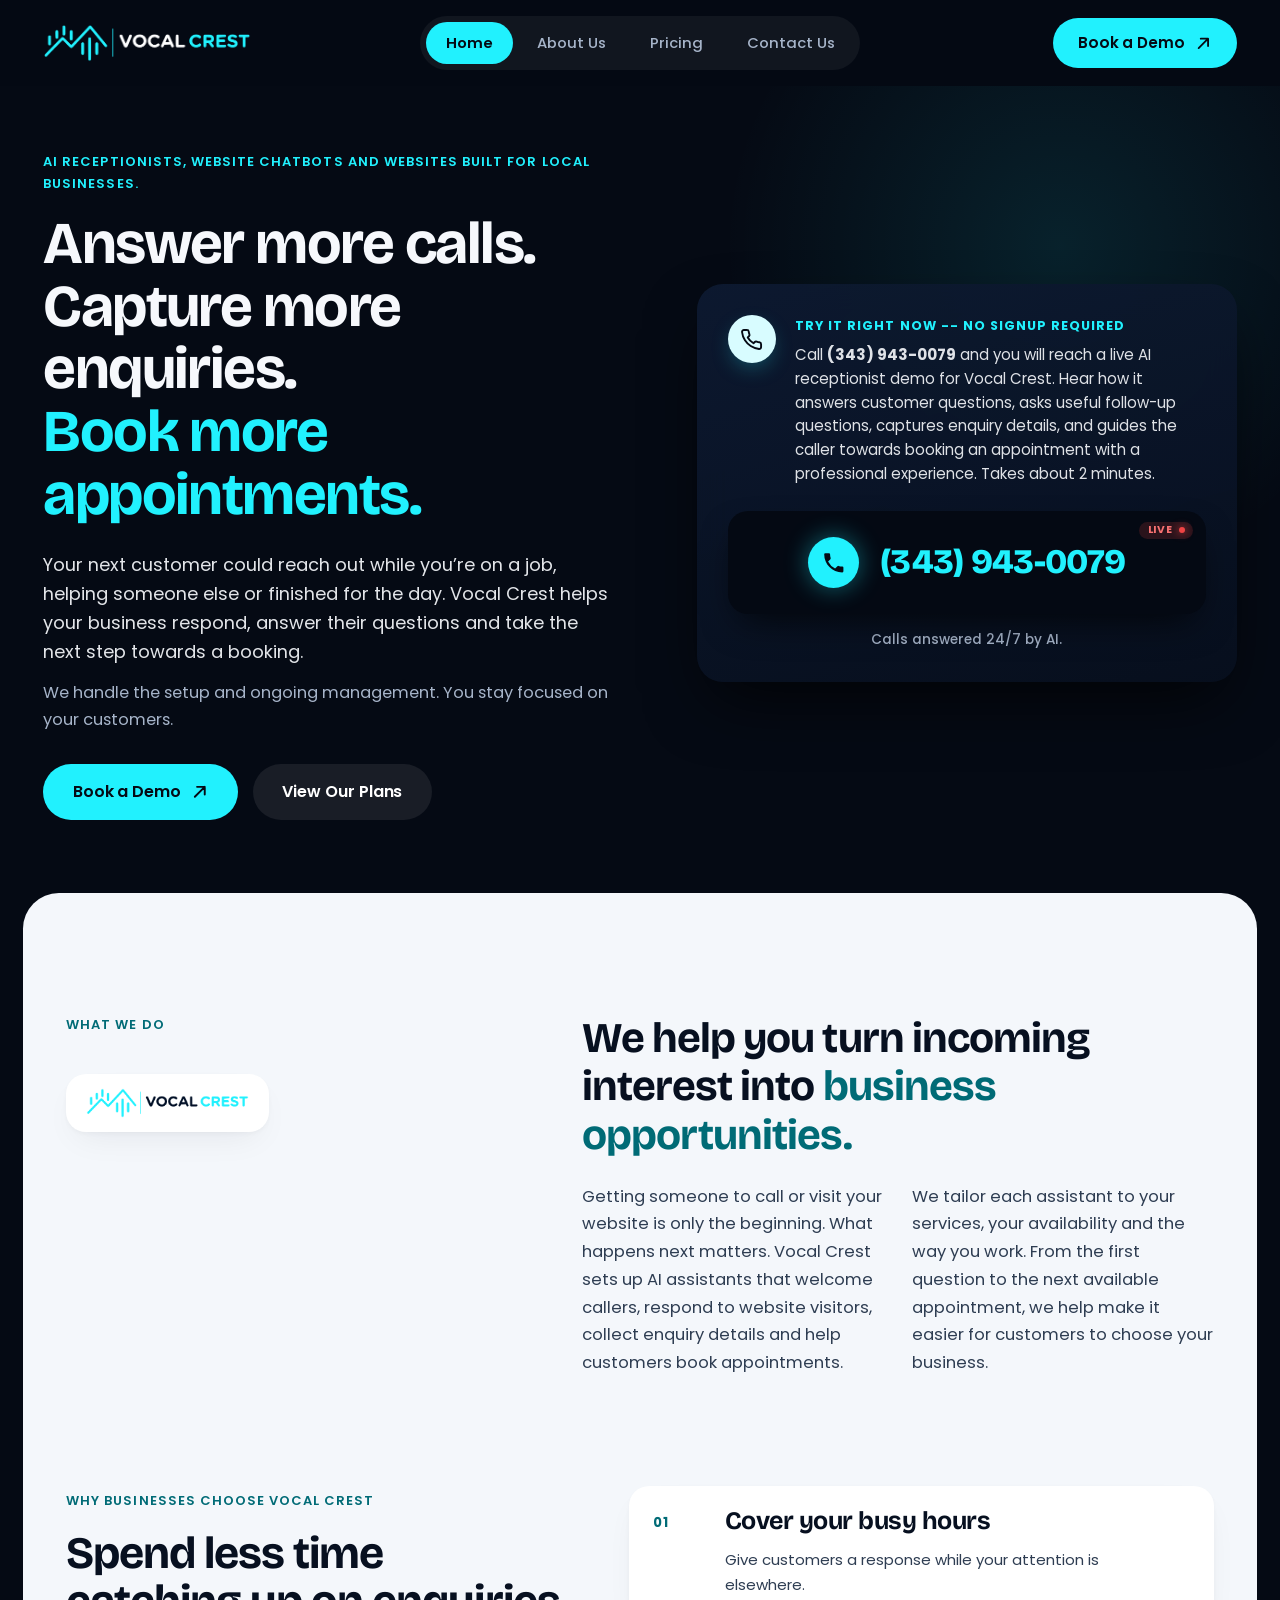
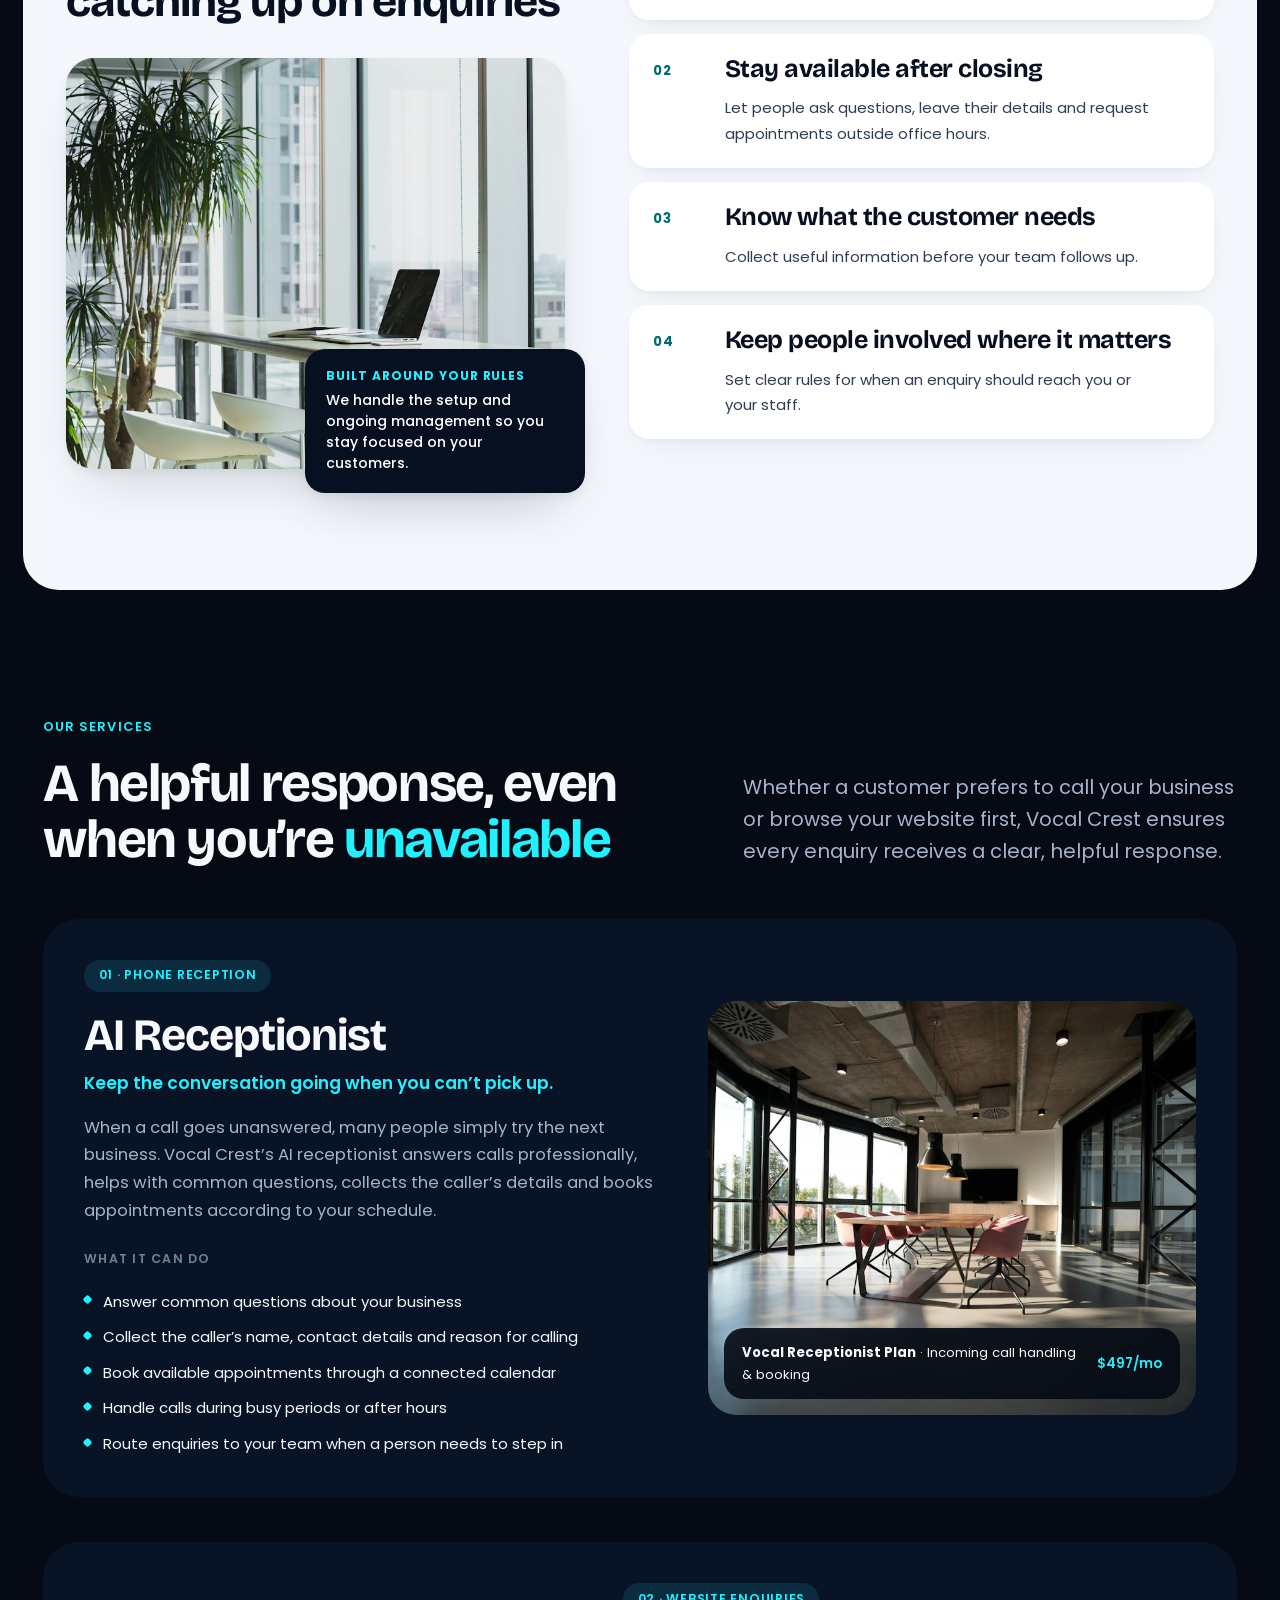
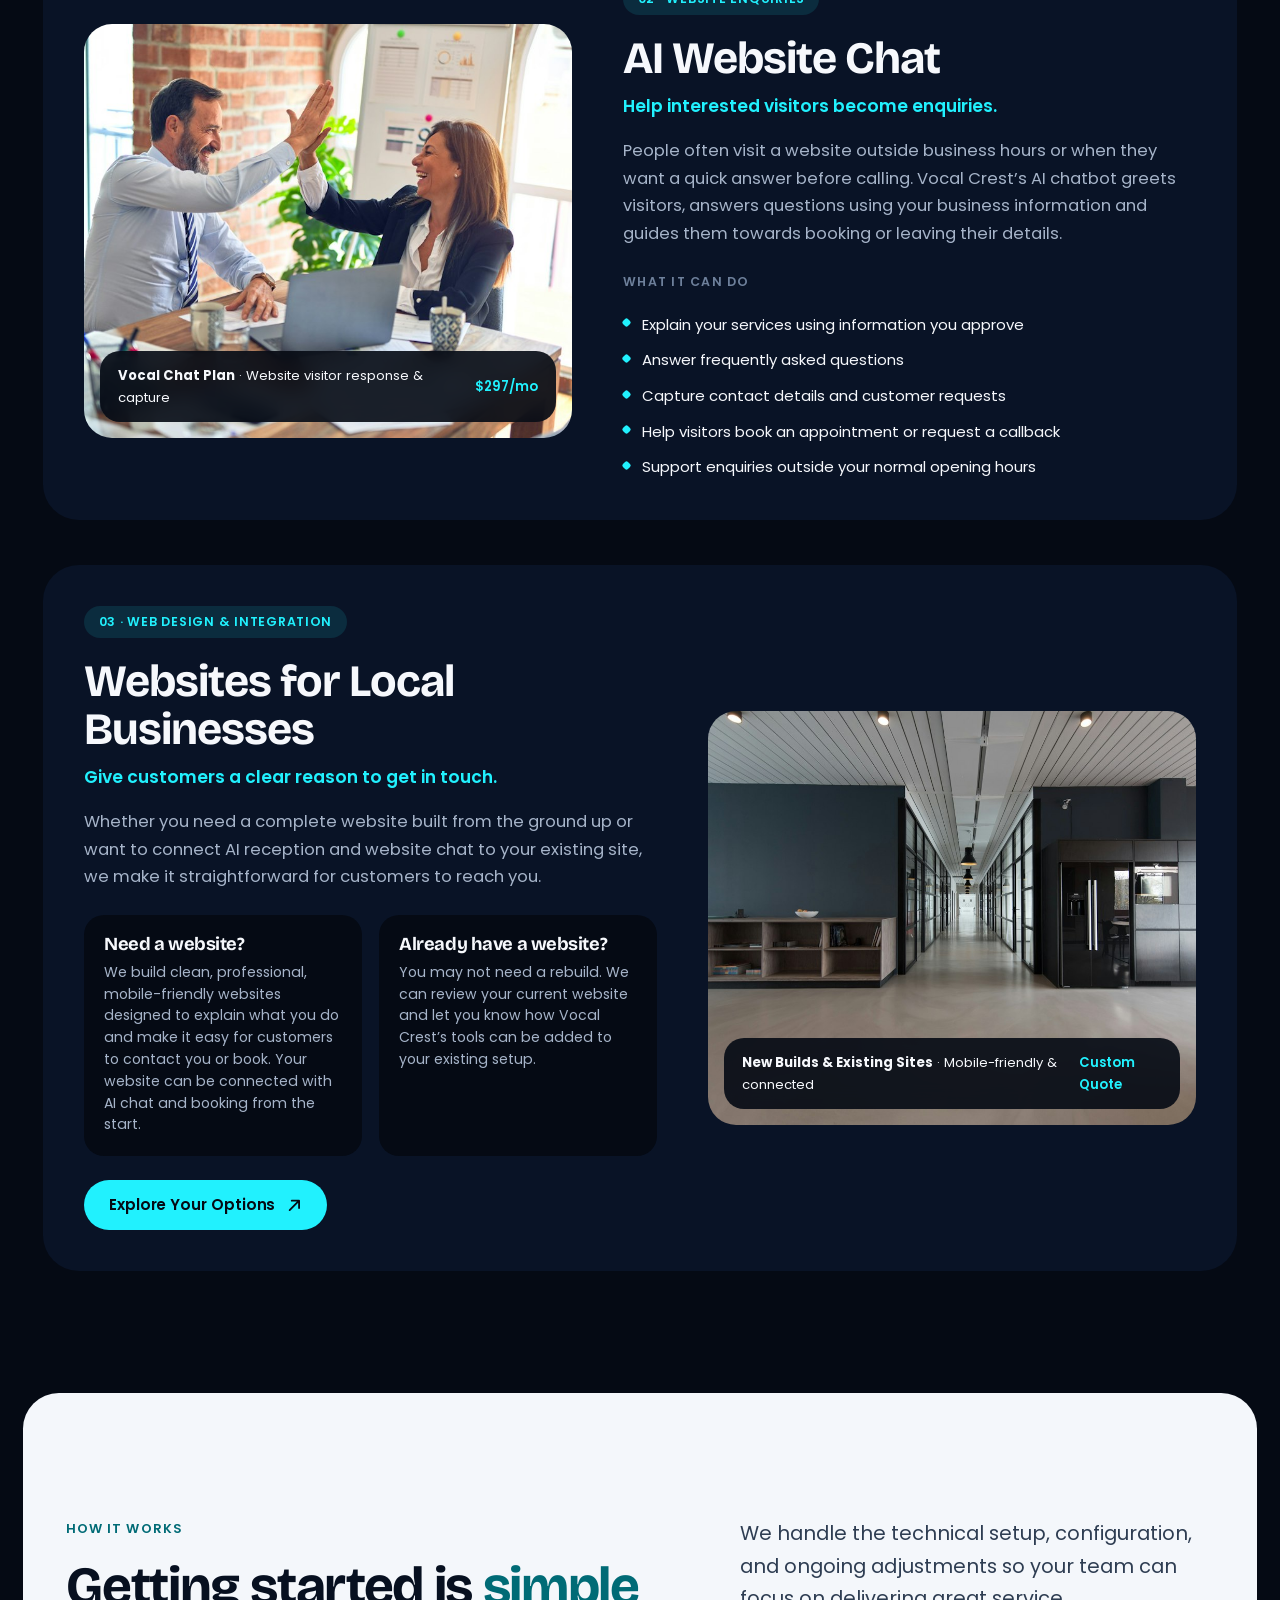
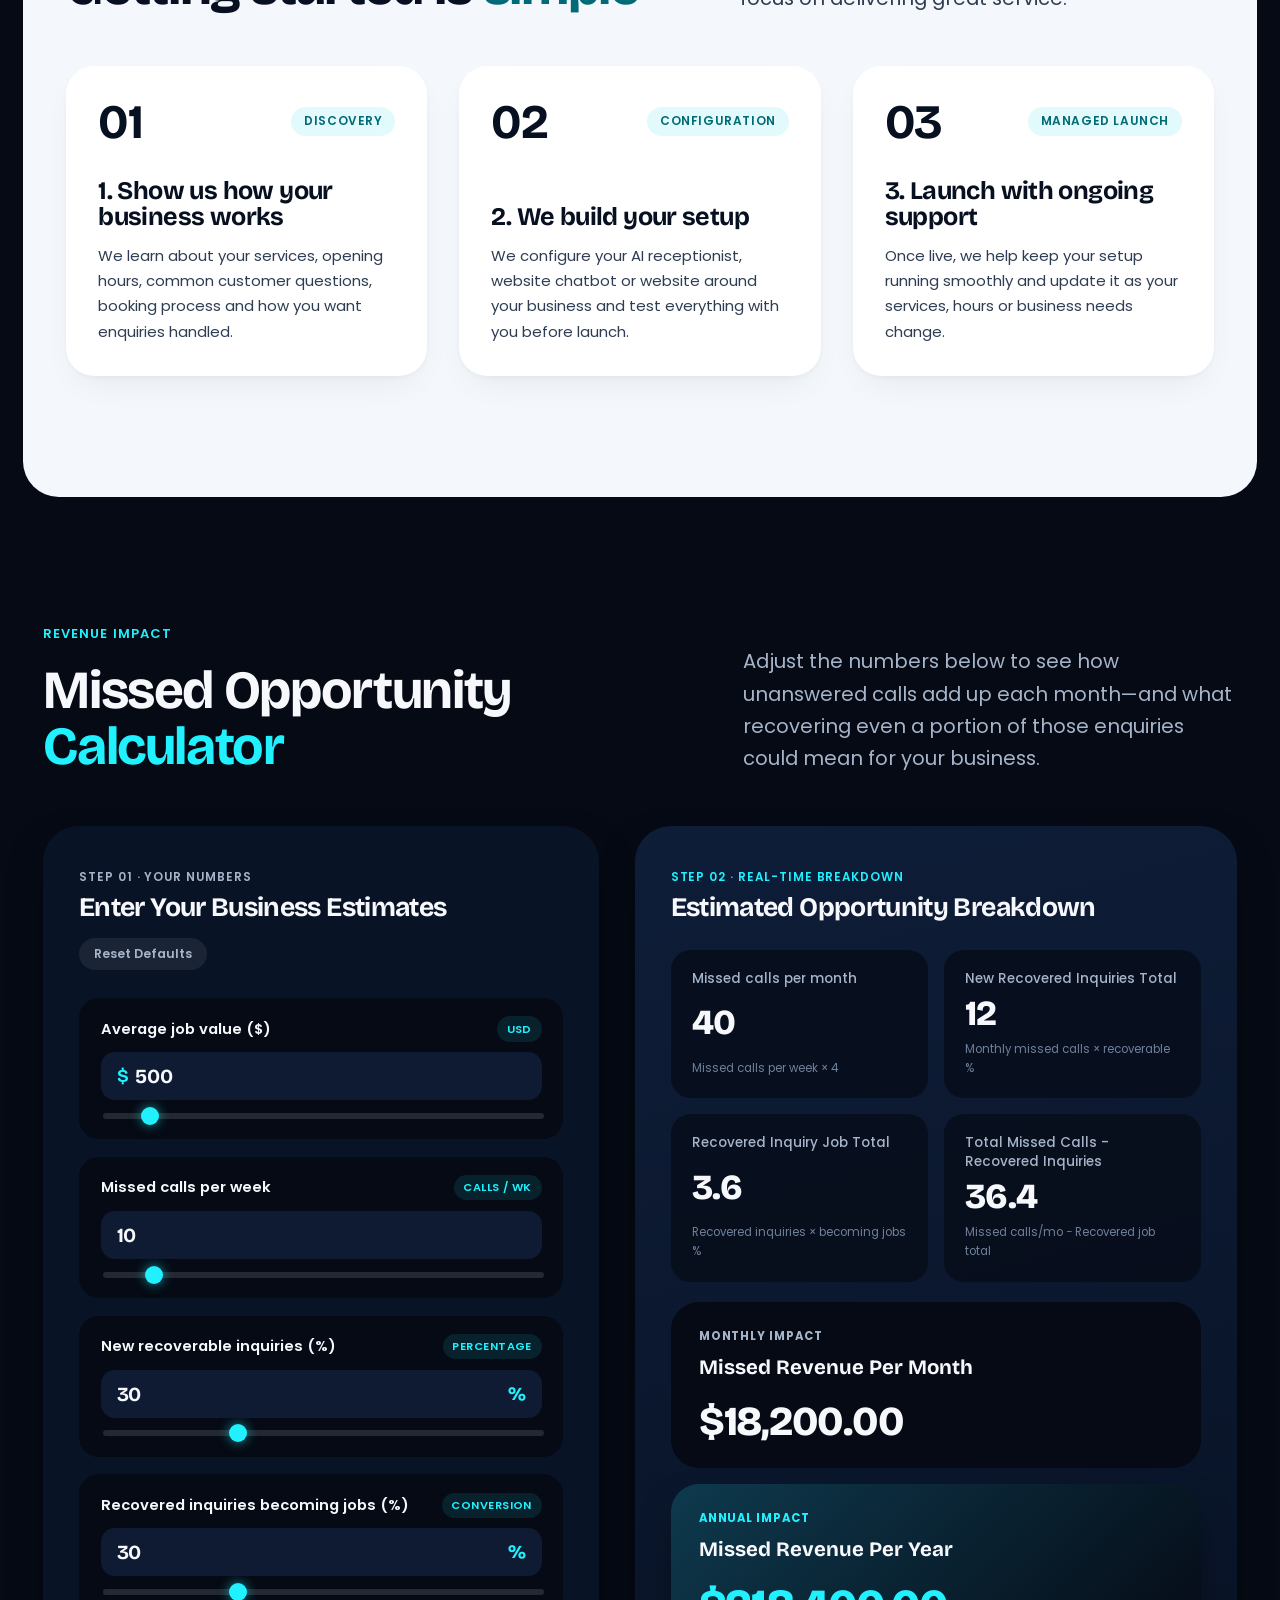
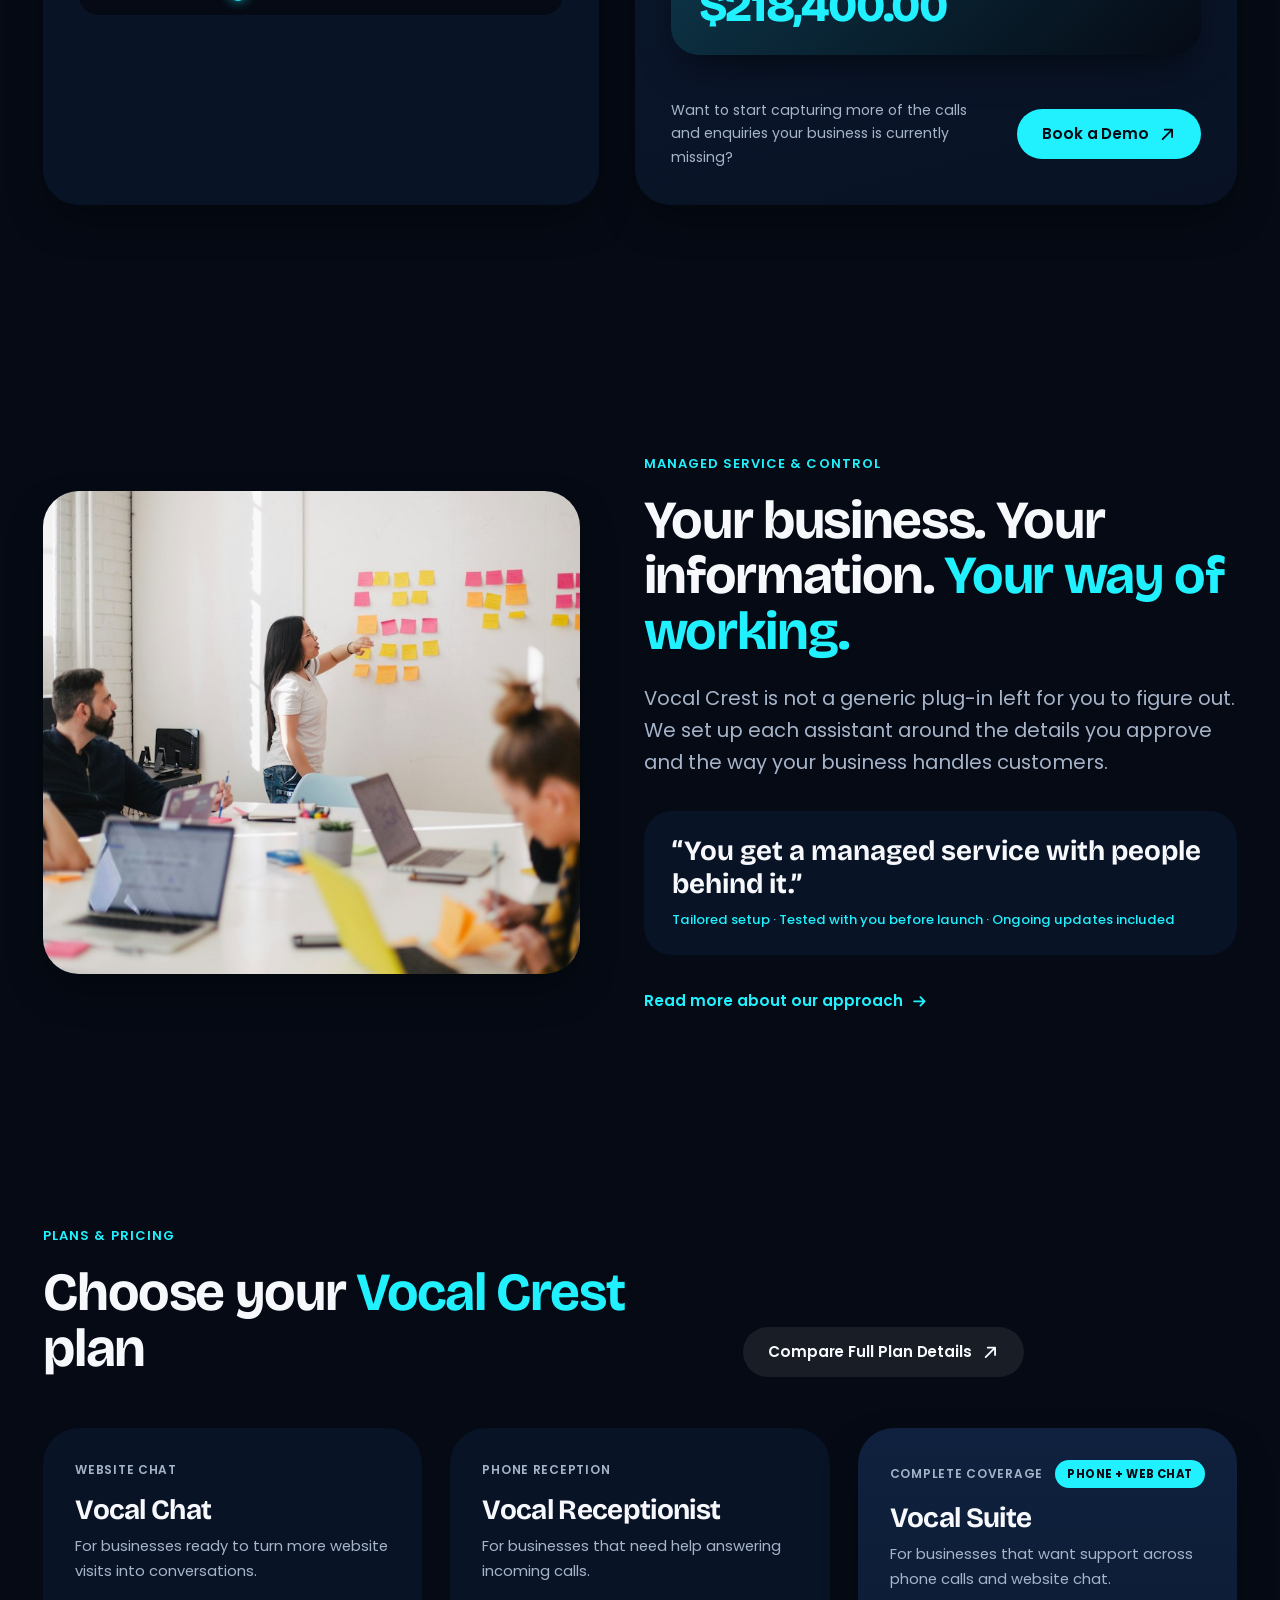
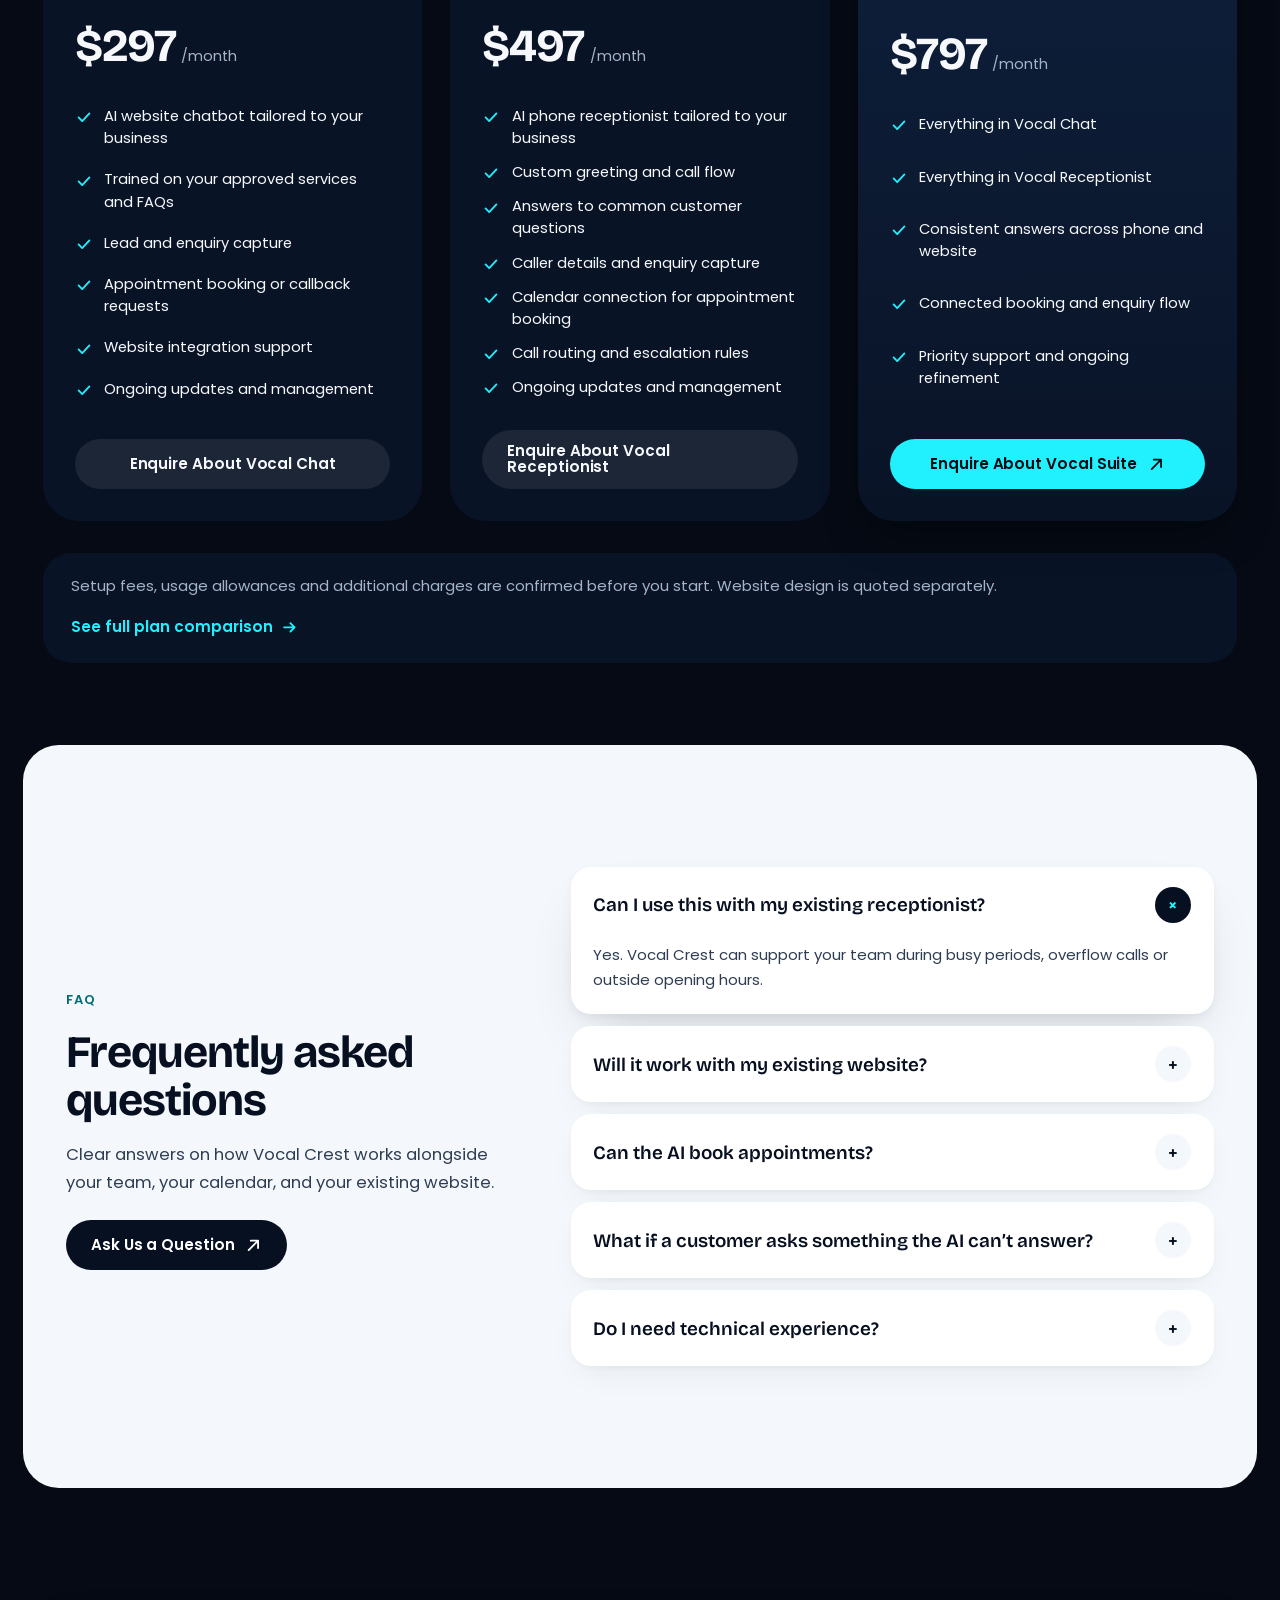
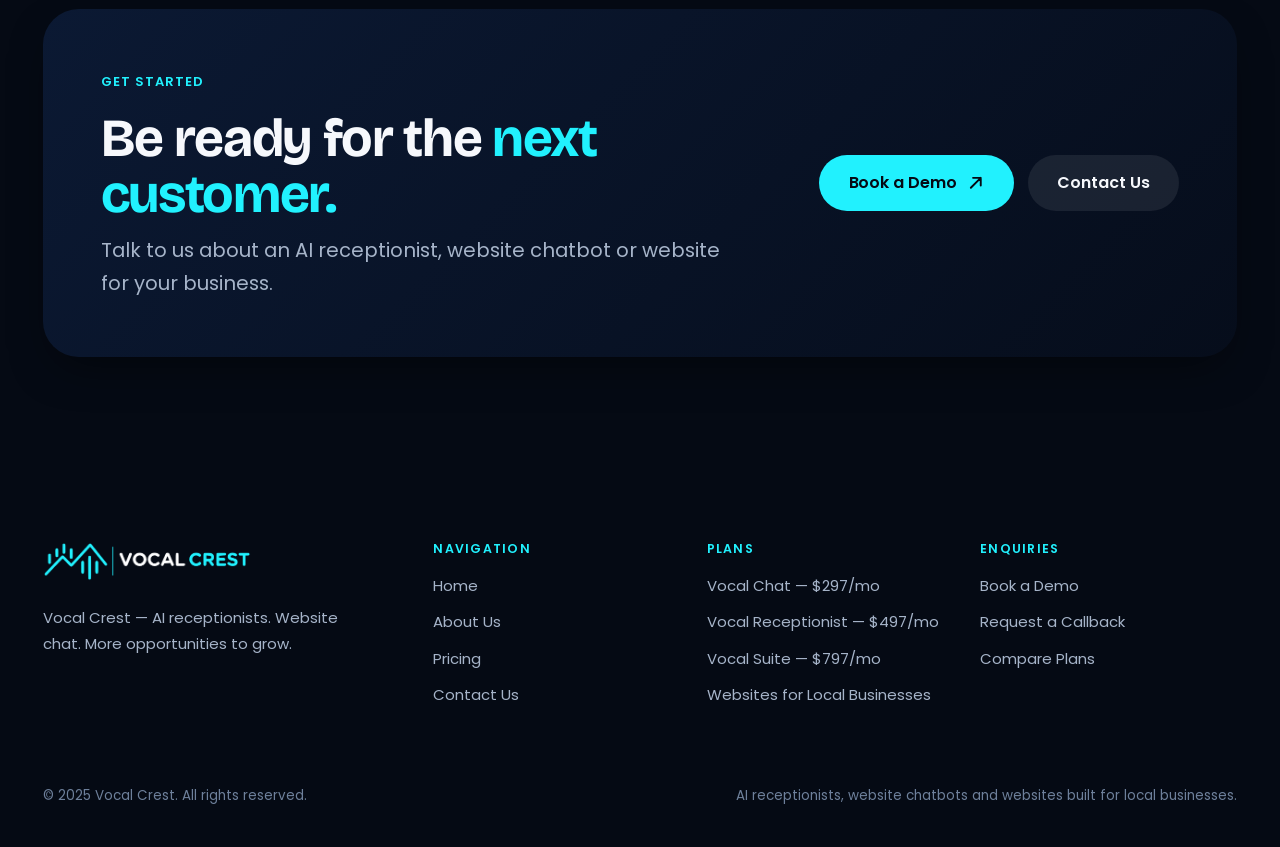
==== commit a4ecd2e8: "Add interactive Missed Opportunity Calculator section below Getting started is simple" ====
--- a/index.html
+++ b/index.html
@@ -377,6 +377,229 @@
       </div>
     </section>
 
+    <!-- 5B. Interactive Missed Opportunity Calculator Section -->
+    <section class="section calc-section" id="missed-opportunity-calculator" aria-labelledby="calculator-heading">
+      <div class="container">
+        <div class="sec-head">
+          <div>
+            <span class="eyebrow">Revenue Impact</span>
+            <h2 id="calculator-heading" class="display-1">Missed Opportunity <span class="text-cyan">Calculator</span></h2>
+          </div>
+          <p class="lead">
+            Adjust the numbers below to see how unanswered calls add up each month—and what recovering even a portion of those enquiries could mean for your business.
+          </p>
+        </div>
+
+        <div class="calc-grid" data-missed-calculator>
+          <!-- Left Side: User Input Fields -->
+          <div class="calc-inputs-panel" aria-label="Calculator Inputs">
+            <div class="calc-panel-head">
+              <div>
+                <span class="calc-panel-tag">Step 01 · Your Numbers</span>
+                <h3 class="calc-panel-title">Enter Your Business Estimates</h3>
+              </div>
+              <button type="button" class="calc-reset-btn" data-calc-reset aria-label="Reset calculator to default values">
+                Reset Defaults
+              </button>
+            </div>
+
+            <div class="calc-inputs-list">
+              <!-- Input 1: Average job value ($) -->
+              <div class="calc-input-card">
+                <div class="calc-input-card__head">
+                  <label for="calc-job-value" class="calc-input-card__label">Average job value ($)</label>
+                  <span class="calc-input-card__badge">USD</span>
+                </div>
+                <div class="calc-input-wrap">
+                  <span class="calc-input-affix calc-input-affix--prefix" aria-hidden="true">$</span>
+                  <input
+                    type="number"
+                    id="calc-job-value"
+                    class="calc-input calc-input--with-prefix"
+                    value="500"
+                    min="0"
+                    step="10"
+                    inputmode="decimal"
+                    data-calc-input="jobValue"
+                  >
+                </div>
+                <input
+                  type="range"
+                  class="calc-slider"
+                  min="50"
+                  max="5000"
+                  step="25"
+                  value="500"
+                  aria-label="Average job value slider"
+                  data-calc-slider="jobValue"
+                >
+              </div>
+
+              <!-- Input 2: Missed calls per week -->
+              <div class="calc-input-card">
+                <div class="calc-input-card__head">
+                  <label for="calc-missed-week" class="calc-input-card__label">Missed calls per week</label>
+                  <span class="calc-input-card__badge">Calls / Wk</span>
+                </div>
+                <div class="calc-input-wrap">
+                  <input
+                    type="number"
+                    id="calc-missed-week"
+                    class="calc-input"
+                    value="10"
+                    min="0"
+                    step="1"
+                    inputmode="decimal"
+                    data-calc-input="missedPerWeek"
+                  >
+                </div>
+                <input
+                  type="range"
+                  class="calc-slider"
+                  min="0"
+                  max="100"
+                  step="1"
+                  value="10"
+                  aria-label="Missed calls per week slider"
+                  data-calc-slider="missedPerWeek"
+                >
+              </div>
+
+              <!-- Input 3: New recoverable inquiries (%) -->
+              <div class="calc-input-card">
+                <div class="calc-input-card__head">
+                  <label for="calc-recoverable-pct" class="calc-input-card__label">New recoverable inquiries (%)</label>
+                  <span class="calc-input-card__badge">Percentage</span>
+                </div>
+                <div class="calc-input-wrap">
+                  <input
+                    type="number"
+                    id="calc-recoverable-pct"
+                    class="calc-input calc-input--with-suffix"
+                    value="30"
+                    min="0"
+                    max="100"
+                    step="1"
+                    inputmode="decimal"
+                    data-calc-input="recoverablePct"
+                  >
+                  <span class="calc-input-affix calc-input-affix--suffix" aria-hidden="true">%</span>
+                </div>
+                <input
+                  type="range"
+                  class="calc-slider"
+                  min="0"
+                  max="100"
+                  step="1"
+                  value="30"
+                  aria-label="New recoverable inquiries percentage slider"
+                  data-calc-slider="recoverablePct"
+                >
+              </div>
+
+              <!-- Input 4: Recovered inquiries becoming jobs (%) -->
+              <div class="calc-input-card">
+                <div class="calc-input-card__head">
+                  <label for="calc-conversion-pct" class="calc-input-card__label">Recovered inquiries becoming jobs (%)</label>
+                  <span class="calc-input-card__badge">Conversion</span>
+                </div>
+                <div class="calc-input-wrap">
+                  <input
+                    type="number"
+                    id="calc-conversion-pct"
+                    class="calc-input calc-input--with-suffix"
+                    value="30"
+                    min="0"
+                    max="100"
+                    step="1"
+                    inputmode="decimal"
+                    data-calc-input="conversionPct"
+                  >
+                  <span class="calc-input-affix calc-input-affix--suffix" aria-hidden="true">%</span>
+                </div>
+                <input
+                  type="range"
+                  class="calc-slider"
+                  min="0"
+                  max="100"
+                  step="1"
+                  value="30"
+                  aria-label="Recovered inquiries becoming jobs percentage slider"
+                  data-calc-slider="conversionPct"
+                >
+              </div>
+            </div>
+          </div>
+
+          <!-- Right Side: Auto-Calculated Output Summary Panel -->
+          <div class="calc-results-panel" aria-label="Calculated Results" aria-live="polite">
+            <div class="calc-panel-head">
+              <div>
+                <span class="calc-panel-tag calc-panel-tag--cyan">Step 02 · Real-Time Breakdown</span>
+                <h3 class="calc-panel-title">Estimated Opportunity Breakdown</h3>
+              </div>
+            </div>
+
+            <!-- 4 Call & Inquiry Breakdown Metrics -->
+            <div class="calc-metrics-grid">
+              <div class="calc-metric-item">
+                <span class="calc-metric-item__label">Missed calls per month</span>
+                <output for="calc-missed-week" class="calc-metric-item__value" data-calc-out="missedPerMonth">40</output>
+                <span class="calc-metric-item__formula">Missed calls per week × 4</span>
+              </div>
+
+              <div class="calc-metric-item">
+                <span class="calc-metric-item__label">New Recovered Inquiries Total</span>
+                <output for="calc-missed-week calc-recoverable-pct" class="calc-metric-item__value" data-calc-out="recoveredInquiries">12</output>
+                <span class="calc-metric-item__formula">Monthly missed calls × recoverable %</span>
+              </div>
+
+              <div class="calc-metric-item">
+                <span class="calc-metric-item__label">Recovered Inquiry Job Total</span>
+                <output for="calc-missed-week calc-recoverable-pct calc-conversion-pct" class="calc-metric-item__value text-cyan" data-calc-out="recoveredJobs">3.6</output>
+                <span class="calc-metric-item__formula">Recovered inquiries × becoming jobs %</span>
+              </div>
+
+              <div class="calc-metric-item">
+                <span class="calc-metric-item__label">Total Missed Calls - Recovered Inquiries</span>
+                <output for="calc-missed-week calc-recoverable-pct calc-conversion-pct" class="calc-metric-item__value" data-calc-out="netMissedCalls">36.4</output>
+                <span class="calc-metric-item__formula">Missed calls/mo − Recovered job total</span>
+              </div>
+            </div>
+
+            <!-- 2 Highlighted Revenue Impact Cards -->
+            <div class="calc-revenue-highlights">
+              <div class="calc-revenue-card">
+                <div class="calc-revenue-card__meta">
+                  <span class="calc-revenue-card__tag">Monthly Impact</span>
+                  <span class="calc-revenue-card__label">Missed Revenue Per Month</span>
+                </div>
+                <output for="calc-job-value calc-missed-week calc-recoverable-pct calc-conversion-pct" class="calc-revenue-card__amount" data-calc-out="missedRevenueMonth">$18,200.00</output>
+              </div>
+
+              <div class="calc-revenue-card calc-revenue-card--featured">
+                <div class="calc-revenue-card__meta">
+                  <span class="calc-revenue-card__tag calc-revenue-card__tag--cyan">Annual Impact</span>
+                  <span class="calc-revenue-card__label">Missed Revenue Per Year</span>
+                </div>
+                <output for="calc-job-value calc-missed-week calc-recoverable-pct calc-conversion-pct" class="calc-revenue-card__amount calc-revenue-card__amount--cyan" data-calc-out="missedRevenueYear">$218,400.00</output>
+              </div>
+            </div>
+
+            <div class="calc-results-footer">
+              <p>Want to start capturing more of the calls and enquiries your business is currently missing?</p>
+              <a href="/contact?intent=demo" class="btn btn--primary">
+                <span>Book a Demo</span>
+                <svg class="btn__ico" viewBox="0 0 16 16" fill="none" stroke="currentColor" stroke-width="1.75" aria-hidden="true">
+                  <path d="M3.5 12.5L12.5 3.5M12.5 3.5H5.5M12.5 3.5V10.5" stroke-linecap="round" stroke-linejoin="round"/>
+                </svg>
+              </a>
+            </div>
+          </div>
+        </div>
+      </div>
+    </section>
+
     <!-- 6. Dark Credibility & Differentiation Section -->
     <section class="section" aria-labelledby="credibility-heading">
       <div class="container">
--- a/assets/css/styles.css
+++ b/assets/css/styles.css
@@ -1469,6 +1469,373 @@
   }
 }
 
+/* ---------- 04B. Missed Opportunity Calculator Section ---------- */
+.calc-section {
+  position: relative;
+}
+
+.calc-grid {
+  display: grid;
+  grid-template-columns: minmax(0, 0.96fr) minmax(0, 1.04fr);
+  gap: clamp(1.5rem, 2.8vw, 2.75rem);
+  align-items: stretch;
+}
+
+.calc-inputs-panel,
+.calc-results-panel {
+  border-radius: var(--r-xl);
+  padding: clamp(1.75rem, 2.8vw, 2.75rem);
+  border: 0;
+  box-shadow: var(--shadow-dark-1);
+  display: flex;
+  flex-direction: column;
+}
+
+.calc-inputs-panel {
+  background: var(--bg-navy);
+}
+
+.calc-results-panel {
+  background: linear-gradient(165deg, #0E1D38 0%, #081224 100%);
+  justify-content: space-between;
+}
+
+.calc-panel-head {
+  display: flex;
+  flex-wrap: wrap;
+  align-items: flex-start;
+  justify-content: space-between;
+  gap: 1rem;
+  margin-bottom: clamp(1.5rem, 2.2vw, 2rem);
+}
+
+.calc-panel-tag {
+  display: inline-block;
+  font-family: var(--font-body);
+  font-size: 0.74rem;
+  font-weight: 600;
+  letter-spacing: 0.08em;
+  text-transform: uppercase;
+  color: var(--text-on-dark-muted);
+  margin-bottom: 0.35rem;
+}
+
+.calc-panel-tag--cyan {
+  color: var(--cyan);
+}
+
+.calc-panel-title {
+  font-family: var(--font-display);
+  font-size: clamp(1.35rem, 1.15rem + 0.65vw, 1.75rem);
+  font-weight: 700;
+  color: var(--text-on-dark);
+  margin: 0;
+}
+
+.calc-reset-btn {
+  padding: 0.45rem 0.95rem;
+  border-radius: var(--r-pill);
+  border: 0;
+  background: rgba(255, 255, 255, 0.07);
+  color: var(--text-on-dark-muted);
+  font-family: var(--font-body);
+  font-size: 0.78rem;
+  font-weight: 600;
+  cursor: pointer;
+  transition: background var(--t-fast), color var(--t-fast);
+}
+
+.calc-reset-btn:hover {
+  background: rgba(33, 241, 254, 0.14);
+  color: var(--cyan);
+}
+
+.calc-inputs-list {
+  display: grid;
+  gap: 1.1rem;
+}
+
+.calc-input-card {
+  padding: 1.15rem 1.35rem;
+  border-radius: var(--r-md);
+  background: var(--bg-dark);
+  border: 0;
+  display: grid;
+  gap: 0.65rem;
+}
+
+.calc-input-card__head {
+  display: flex;
+  align-items: center;
+  justify-content: space-between;
+  gap: 0.75rem;
+}
+
+.calc-input-card__label {
+  font-family: var(--font-body);
+  font-size: 0.92rem;
+  font-weight: 600;
+  color: var(--text-on-dark);
+}
+
+.calc-input-card__badge {
+  padding: 0.2rem 0.6rem;
+  border-radius: var(--r-pill);
+  background: rgba(33, 241, 254, 0.1);
+  color: var(--cyan);
+  font-family: var(--font-body);
+  font-size: 0.7rem;
+  font-weight: 600;
+  letter-spacing: 0.04em;
+  text-transform: uppercase;
+  flex: none;
+}
+
+.calc-input-wrap {
+  position: relative;
+  display: flex;
+  align-items: center;
+}
+
+.calc-input-affix {
+  position: absolute;
+  top: 50%;
+  transform: translateY(-50%);
+  font-family: var(--font-display);
+  font-size: 1.15rem;
+  font-weight: 700;
+  color: var(--cyan);
+  pointer-events: none;
+}
+
+.calc-input-affix--prefix {
+  left: 1rem;
+}
+
+.calc-input-affix--suffix {
+  right: 1rem;
+}
+
+.calc-input {
+  width: 100%;
+  min-height: 48px;
+  padding: 0.65rem 1rem;
+  border-radius: var(--r-sm);
+  border: 0;
+  background: var(--bg-navy-elevated);
+  color: var(--text-on-dark);
+  font-family: var(--font-display);
+  font-size: 1.25rem;
+  font-weight: 700;
+  letter-spacing: -0.01em;
+  transition: background var(--t-fast), box-shadow var(--t-fast);
+}
+
+.calc-input--with-prefix {
+  padding-left: 2.15rem;
+}
+
+.calc-input--with-suffix {
+  padding-right: 2.35rem;
+}
+
+.calc-input:focus {
+  outline: none;
+  background: #132544;
+  box-shadow: 0 0 0 2px rgba(33, 241, 254, 0.45);
+}
+
+/* Custom Range Slider */
+.calc-slider {
+  -webkit-appearance: none;
+  appearance: none;
+  width: 100%;
+  height: 6px;
+  border-radius: 99px;
+  background: rgba(255, 255, 255, 0.12);
+  outline: none;
+  cursor: pointer;
+  margin-top: 0.15rem;
+}
+
+.calc-slider::-webkit-slider-thumb {
+  -webkit-appearance: none;
+  appearance: none;
+  width: 18px;
+  height: 18px;
+  border-radius: 50%;
+  background: var(--cyan);
+  box-shadow: 0 0 12px rgba(33, 241, 254, 0.6);
+  cursor: pointer;
+  transition: transform var(--t-fast);
+}
+
+.calc-slider::-webkit-slider-thumb:hover {
+  transform: scale(1.15);
+}
+
+.calc-slider::-moz-range-thumb {
+  width: 18px;
+  height: 18px;
+  border: 0;
+  border-radius: 50%;
+  background: var(--cyan);
+  box-shadow: 0 0 12px rgba(33, 241, 254, 0.6);
+  cursor: pointer;
+  transition: transform var(--t-fast);
+}
+
+/* Right Side: 4 Calculated Call & Inquiry Metrics Grid */
+.calc-metrics-grid {
+  display: grid;
+  grid-template-columns: repeat(2, minmax(0, 1fr));
+  gap: 1rem;
+  margin-bottom: 1.25rem;
+}
+
+.calc-metric-item {
+  padding: 1.25rem 1.35rem;
+  border-radius: var(--r-md);
+  background: rgba(5, 10, 20, 0.68);
+  border: 0;
+  display: flex;
+  flex-direction: column;
+  justify-content: space-between;
+  gap: 0.4rem;
+}
+
+.calc-metric-item__label {
+  font-family: var(--font-body);
+  font-size: 0.84rem;
+  font-weight: 500;
+  color: var(--text-on-dark-muted);
+  line-height: 1.38;
+}
+
+.calc-metric-item__value {
+  display: block;
+  font-family: var(--font-display);
+  font-size: clamp(1.75rem, 1.4rem + 1vw, 2.35rem);
+  font-weight: 800;
+  letter-spacing: -0.025em;
+  line-height: 1.1;
+  color: var(--text-on-dark);
+}
+
+.calc-metric-item__formula {
+  font-family: var(--font-body);
+  font-size: 0.72rem;
+  color: var(--text-on-dark-subtle);
+}
+
+/* Highlighted Monthly & Annual Missed Revenue Cards */
+.calc-revenue-highlights {
+  display: grid;
+  gap: 1rem;
+  margin-bottom: 1.5rem;
+}
+
+.calc-revenue-card {
+  padding: clamp(1.35rem, 2vw, 1.75rem) clamp(1.4rem, 2.2vw, 1.85rem);
+  border-radius: var(--r-lg);
+  background: var(--bg-dark);
+  border: 0;
+  display: flex;
+  flex-wrap: wrap;
+  align-items: center;
+  justify-content: space-between;
+  gap: 1rem;
+}
+
+.calc-revenue-card--featured {
+  background: linear-gradient(135deg, rgba(33, 241, 254, 0.16) 0%, rgba(5, 10, 20, 0.92) 100%);
+  box-shadow: 0 18px 40px -14px rgba(0, 0, 0, 0.65);
+}
+
+.calc-revenue-card__meta {
+  display: grid;
+  gap: 0.25rem;
+}
+
+.calc-revenue-card__tag {
+  font-family: var(--font-body);
+  font-size: 0.72rem;
+  font-weight: 700;
+  letter-spacing: 0.08em;
+  text-transform: uppercase;
+  color: var(--text-on-dark-muted);
+}
+
+.calc-revenue-card__tag--cyan {
+  color: var(--cyan);
+}
+
+.calc-revenue-card__label {
+  font-family: var(--font-display);
+  font-size: clamp(1.1rem, 1rem + 0.35vw, 1.3rem);
+  font-weight: 700;
+  color: var(--text-on-dark);
+}
+
+.calc-revenue-card__amount {
+  font-family: var(--font-display);
+  font-size: clamp(1.9rem, 1.45rem + 1.4vw, 2.75rem);
+  font-weight: 800;
+  letter-spacing: -0.03em;
+  line-height: 1;
+  color: var(--text-on-dark);
+}
+
+.calc-revenue-card__amount--cyan {
+  color: var(--cyan);
+  font-size: clamp(2.1rem, 1.55rem + 1.65vw, 3.05rem);
+}
+
+.calc-results-footer {
+  padding-top: 1.25rem;
+  display: flex;
+  flex-wrap: wrap;
+  align-items: center;
+  justify-content: space-between;
+  gap: 1rem;
+}
+
+.calc-results-footer p {
+  font-size: 0.88rem;
+  color: var(--text-on-dark-muted);
+  max-width: 34ch;
+  margin: 0;
+}
+
+@media (max-width: 1024px) {
+  .calc-grid {
+    grid-template-columns: 1fr;
+  }
+}
+
+@media (max-width: 640px) {
+  .calc-inputs-panel,
+  .calc-results-panel {
+    padding: 1.35rem 1.15rem;
+    border-radius: var(--r-lg);
+  }
+  .calc-metrics-grid {
+    grid-template-columns: 1fr;
+  }
+  .calc-revenue-card {
+    flex-direction: column;
+    align-items: flex-start;
+    gap: 0.65rem;
+  }
+  .calc-results-footer {
+    flex-direction: column;
+    align-items: stretch;
+  }
+  .calc-results-footer .btn {
+    width: 100%;
+  }
+}
+
 /* ---------- 05. Dark Credibility / Managed Service Split ---------- */
 .credibility-grid {
   display: grid;
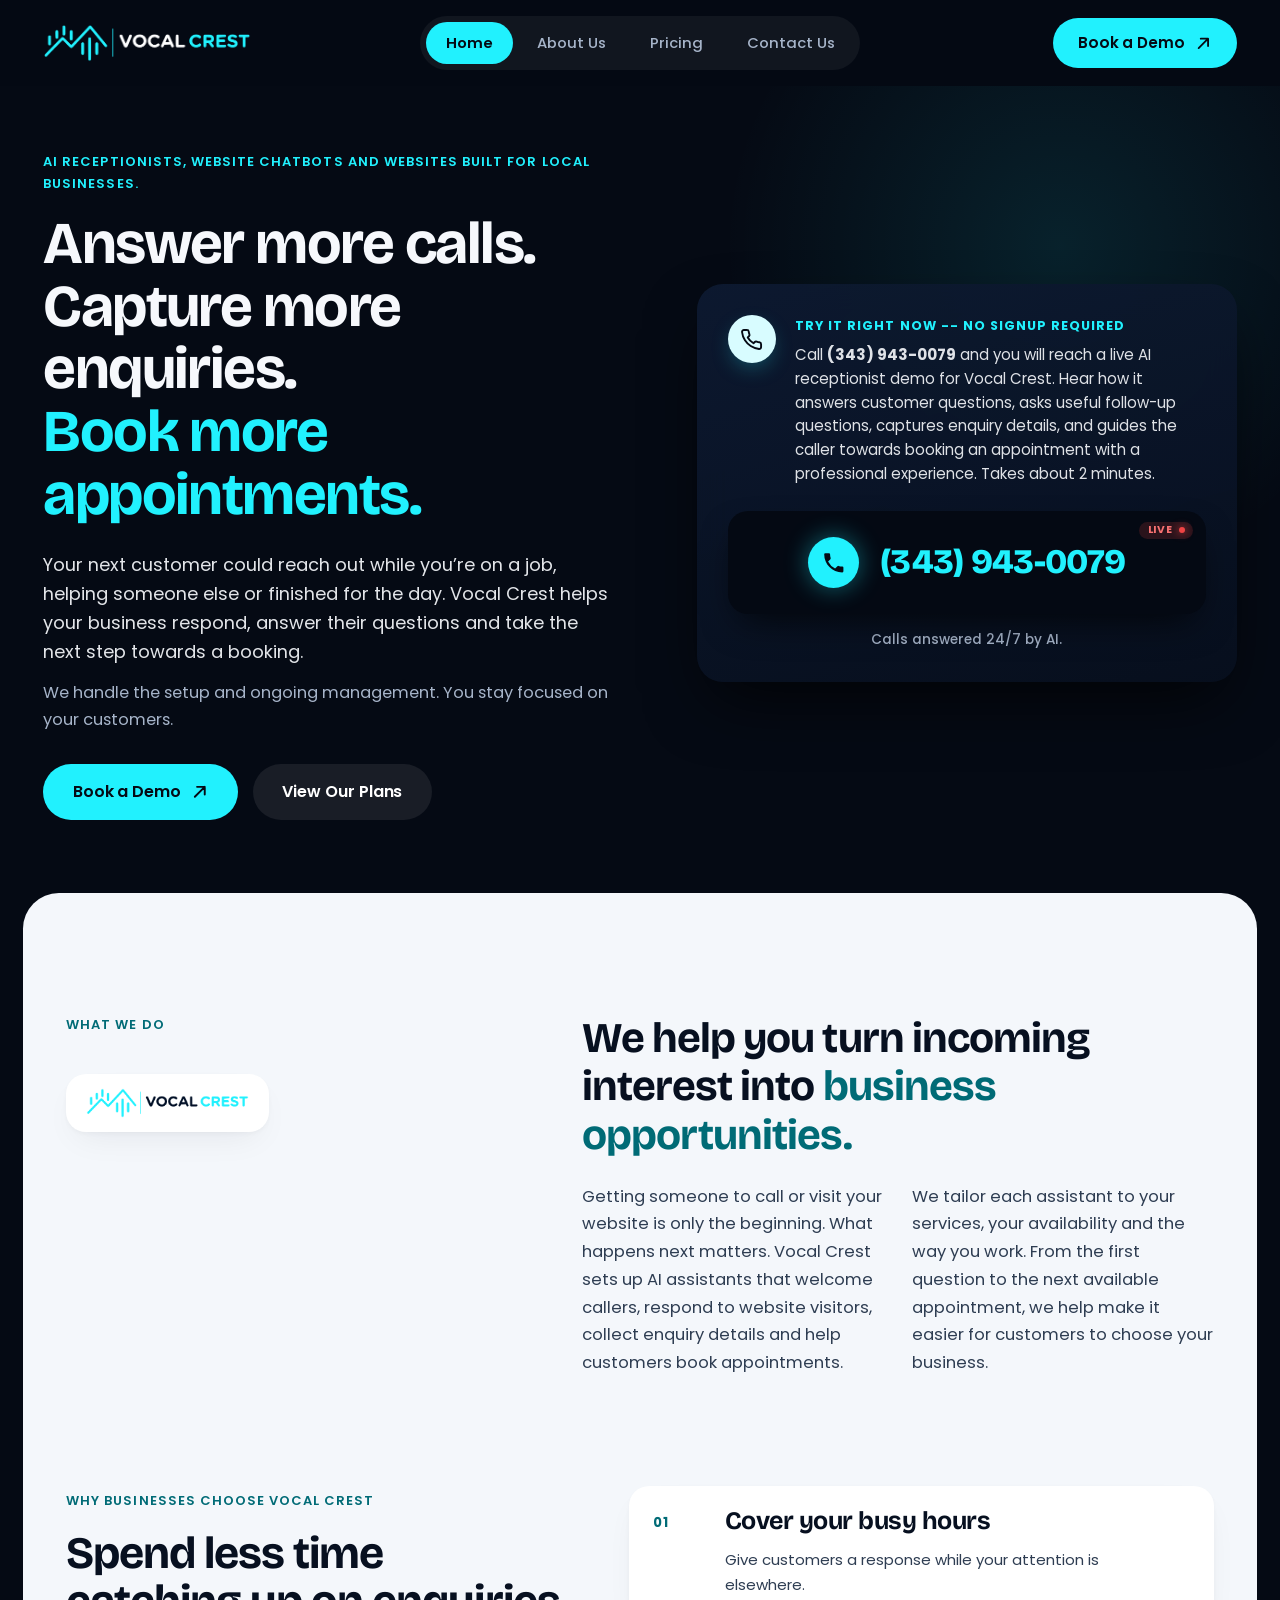
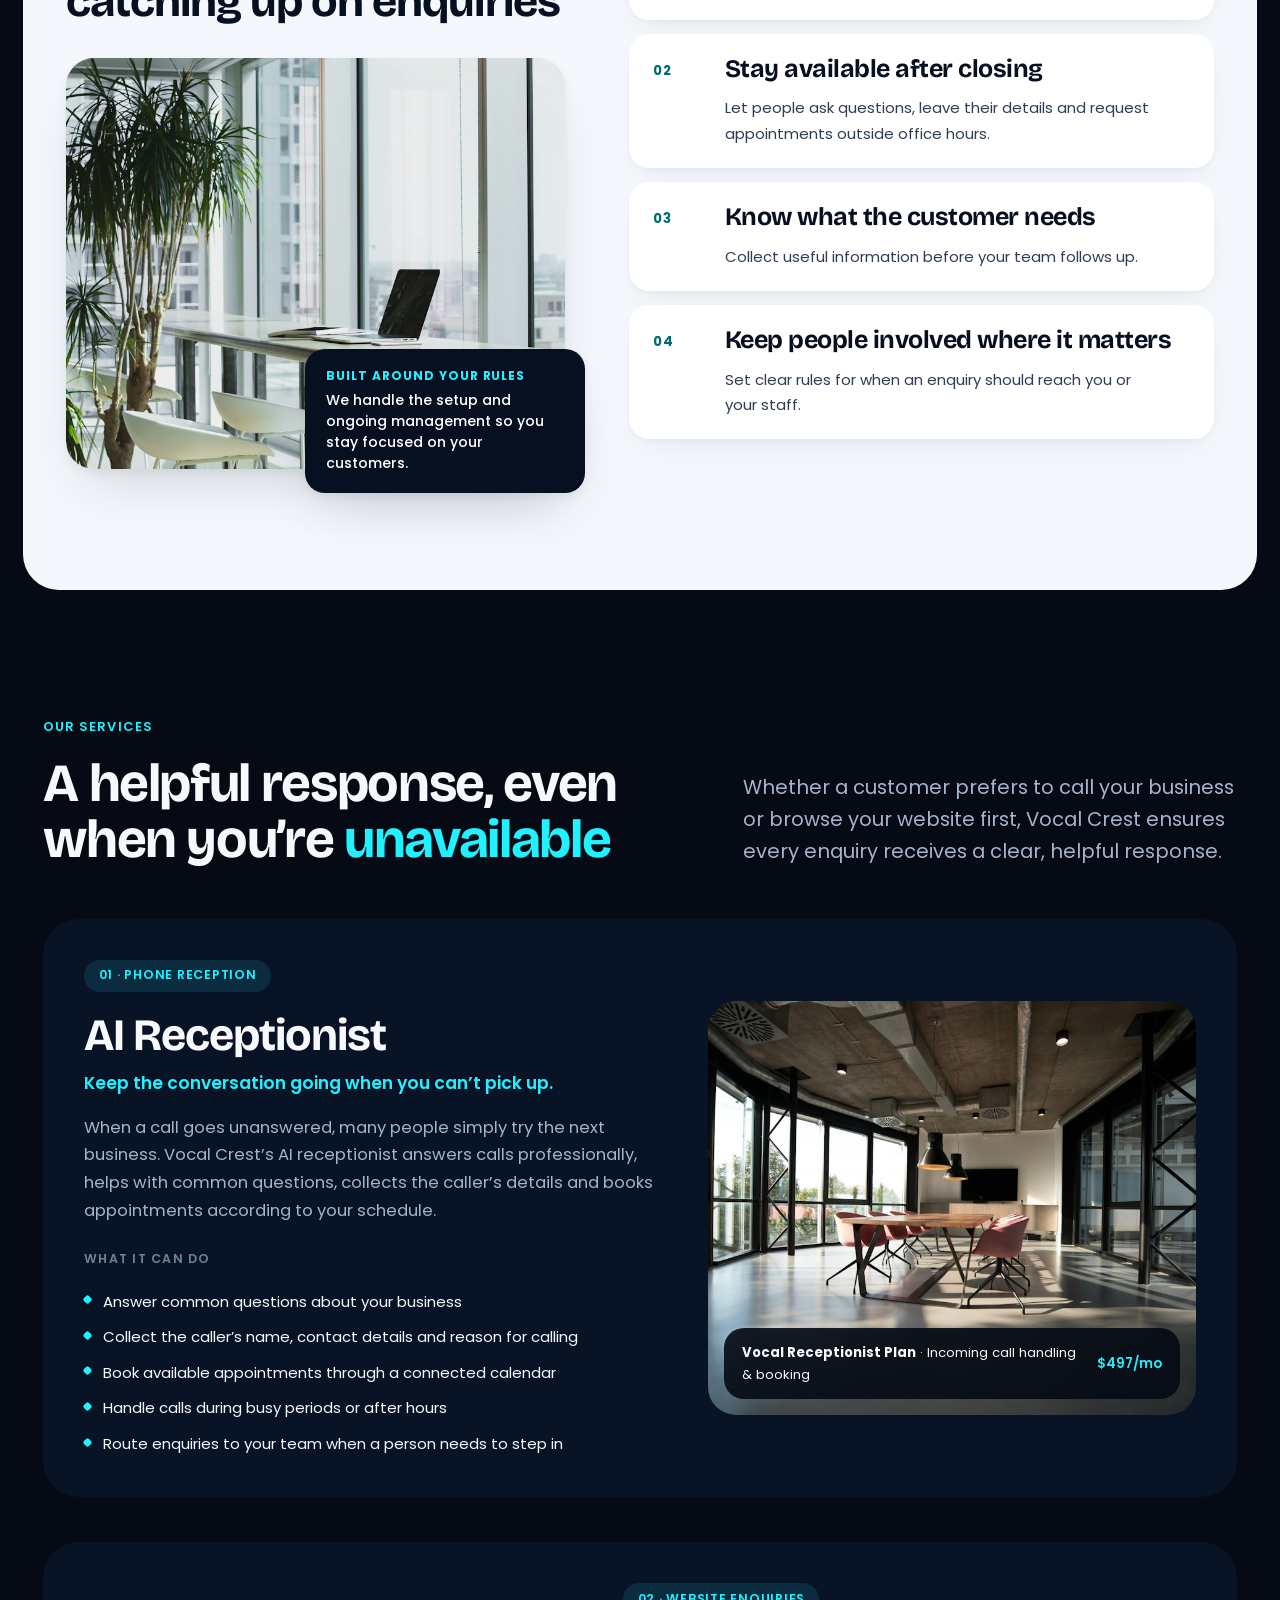
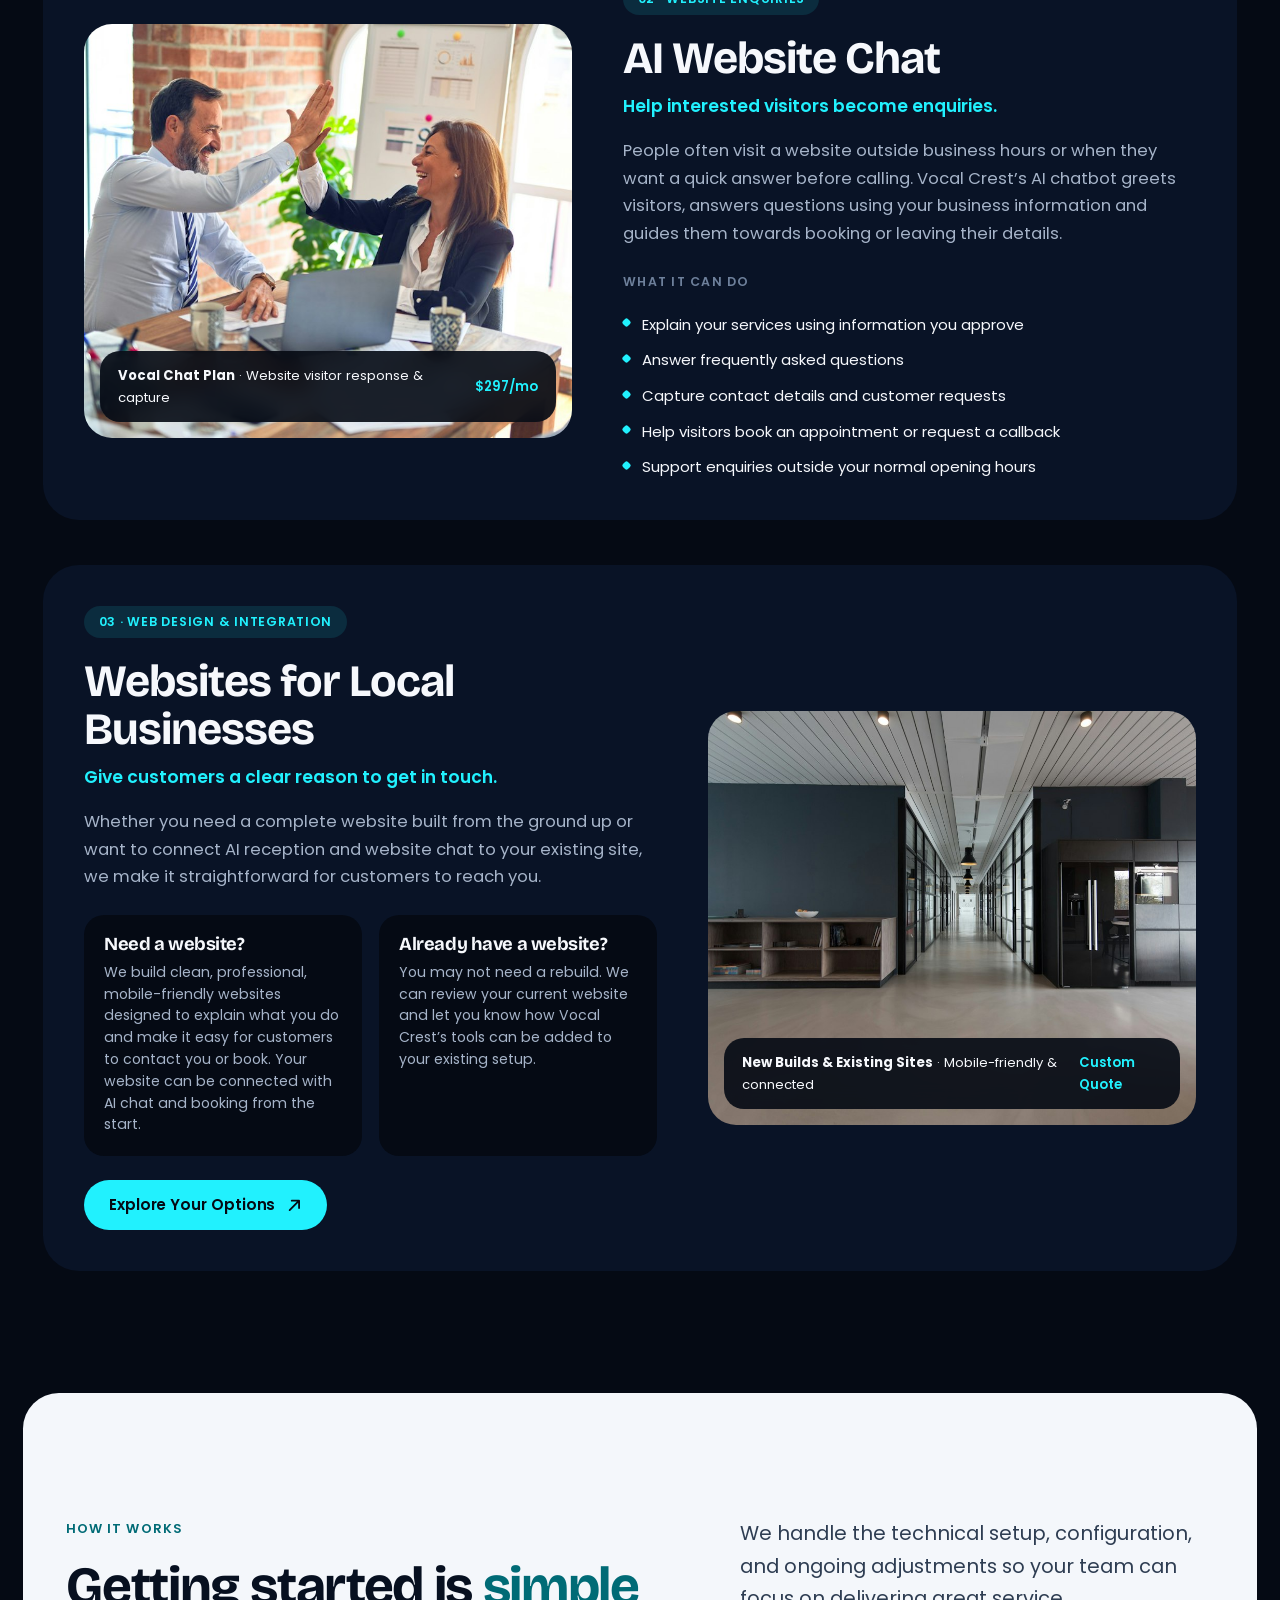
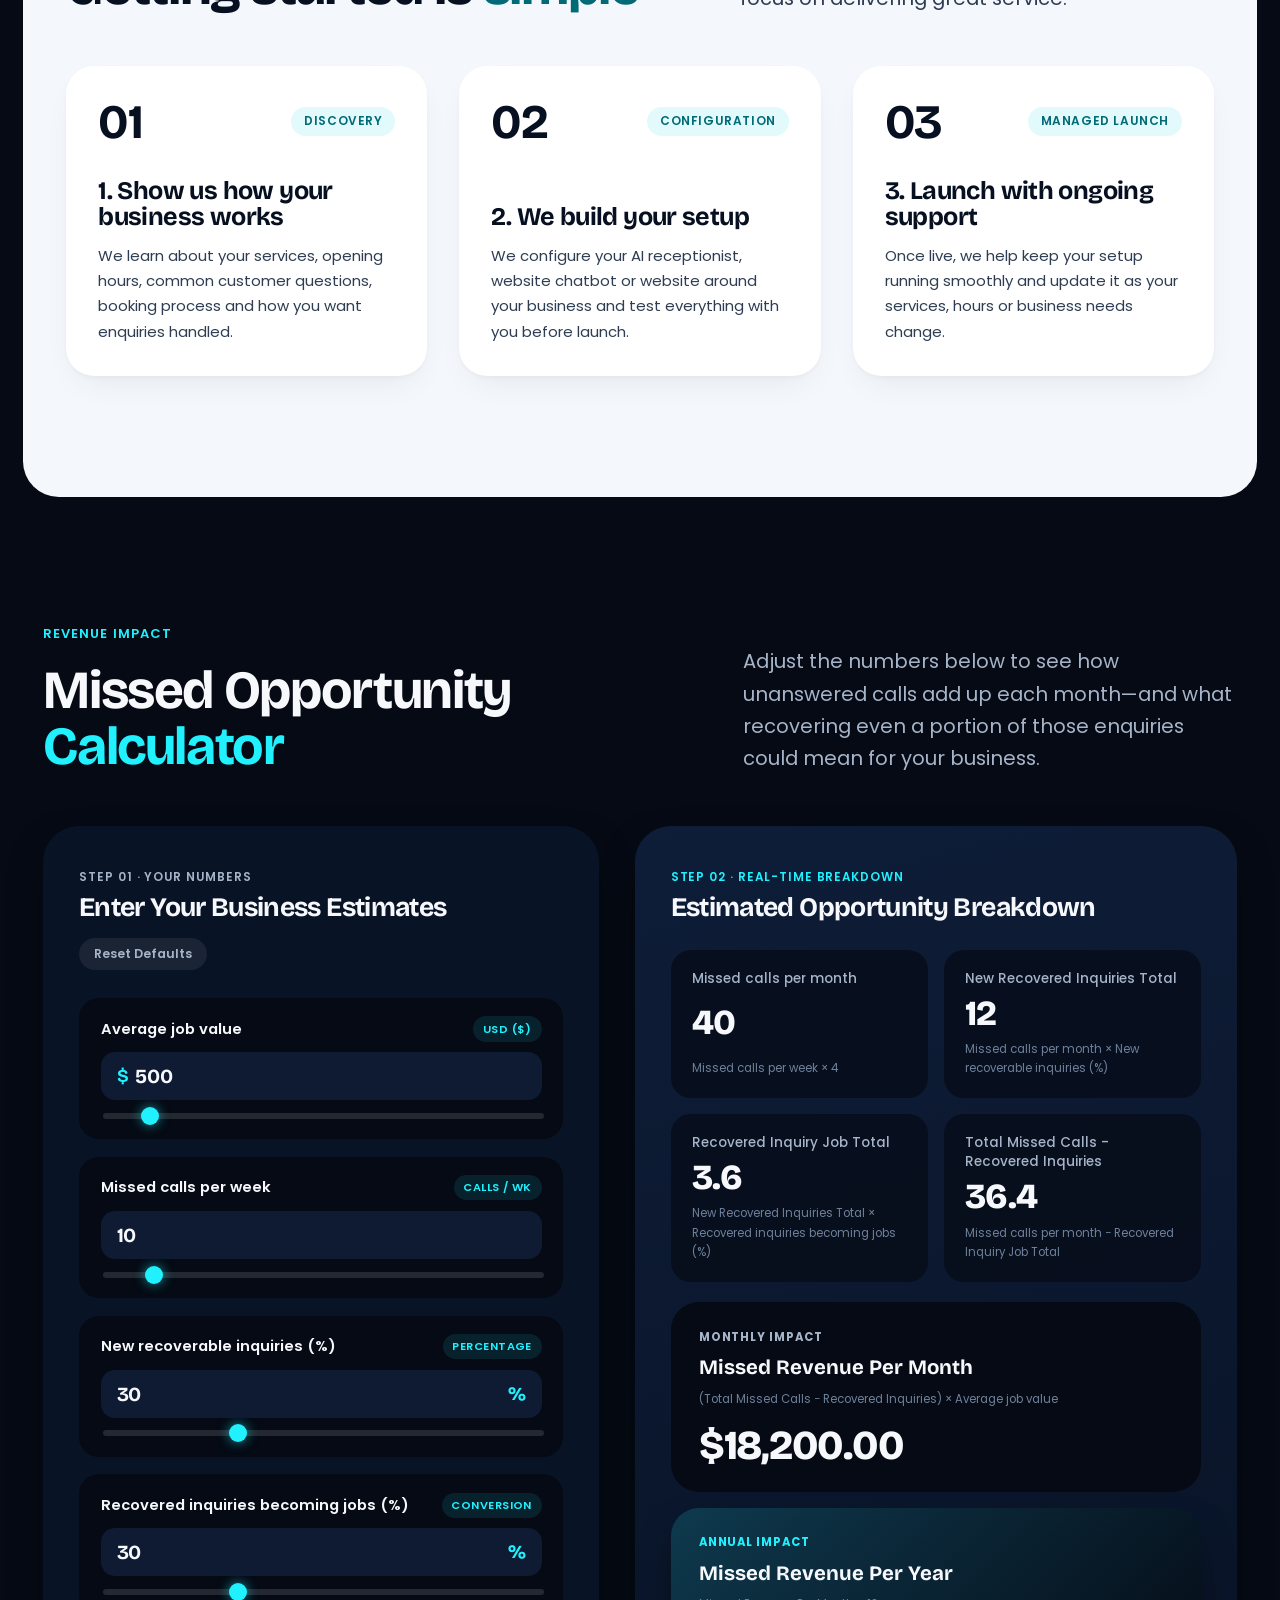
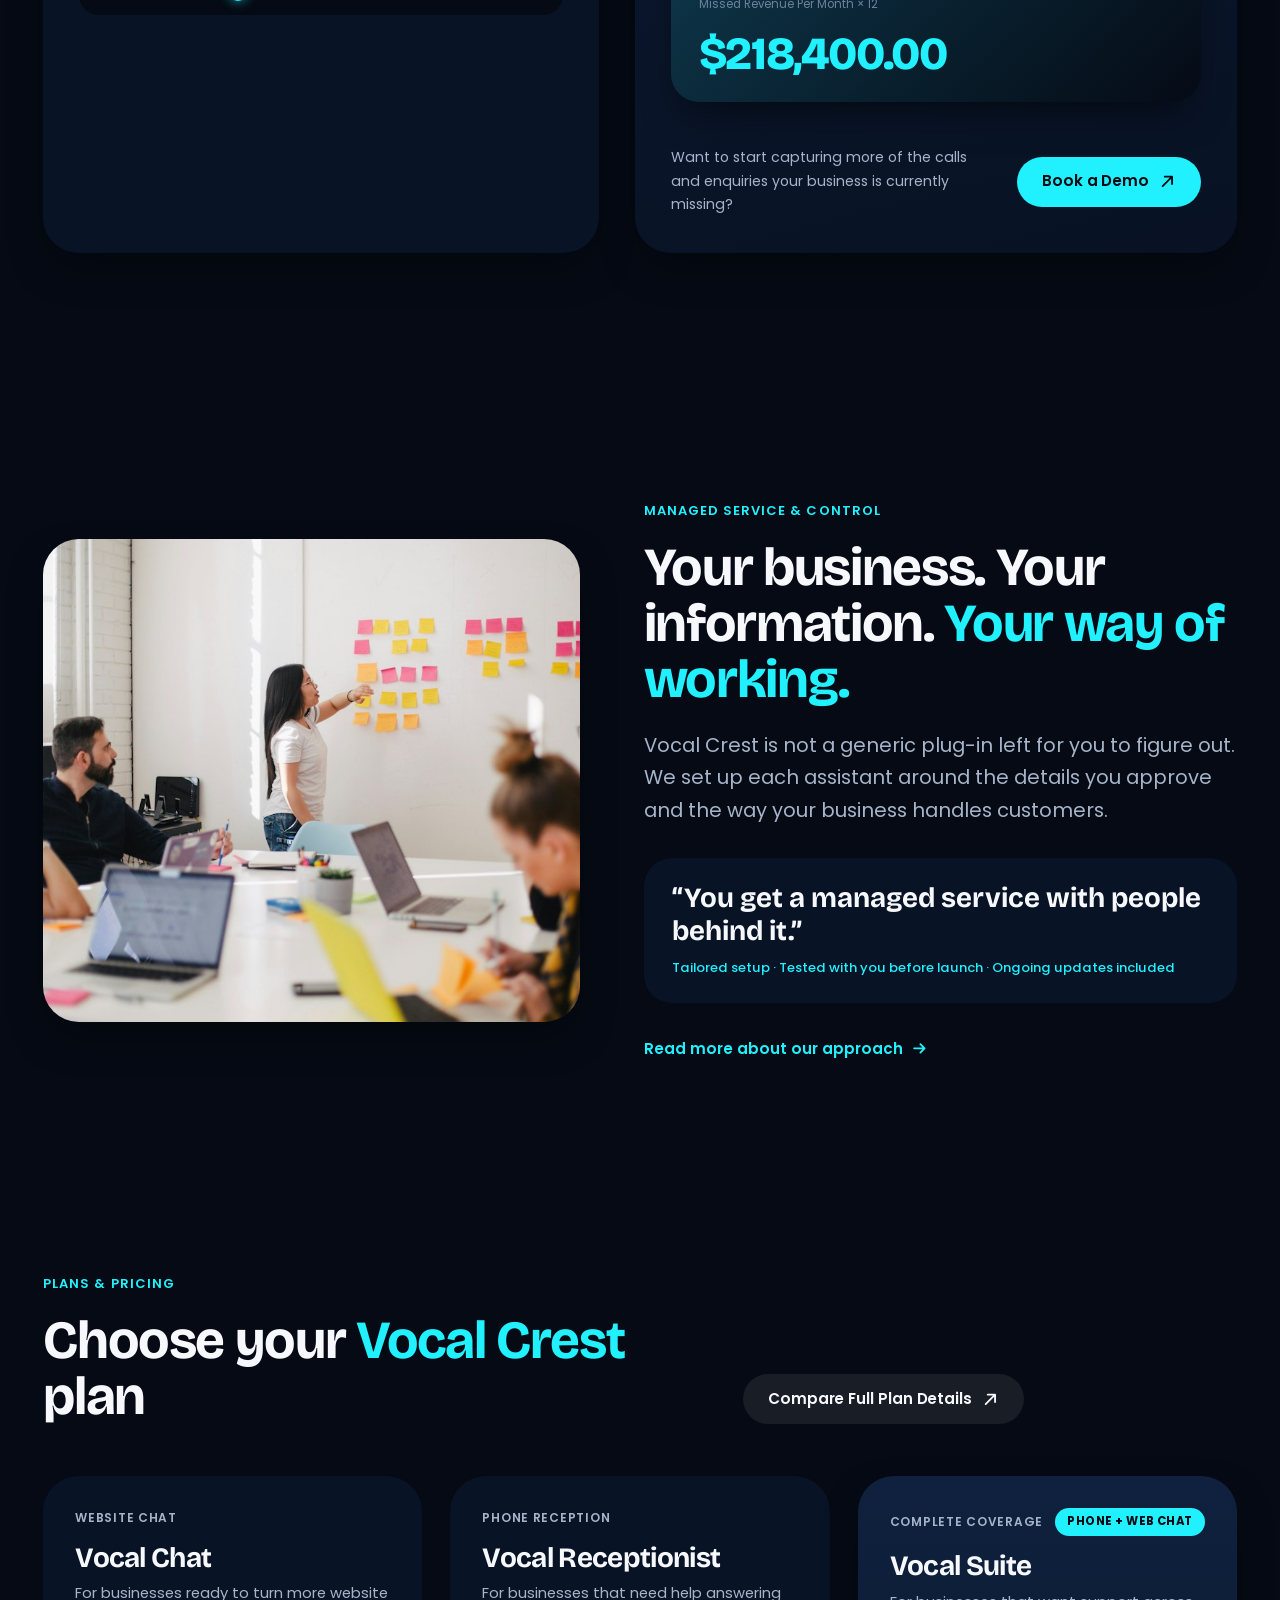
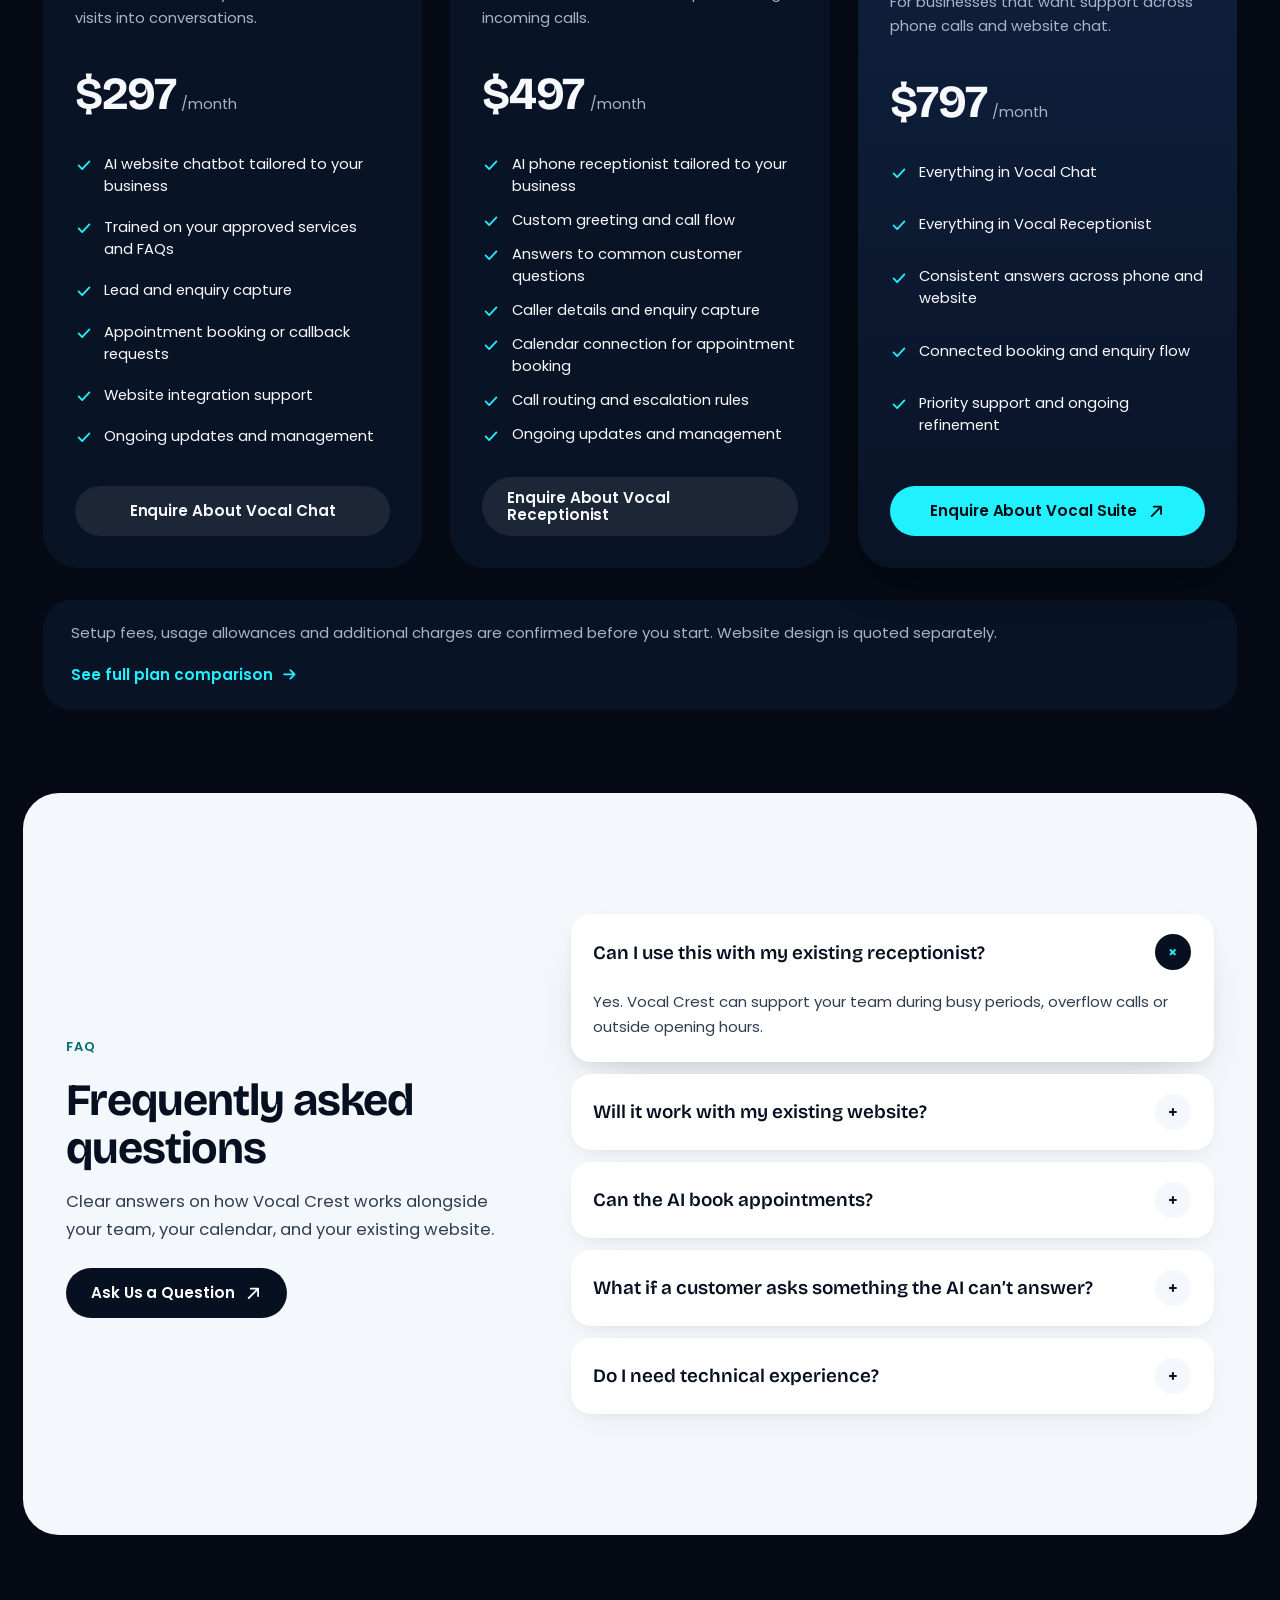
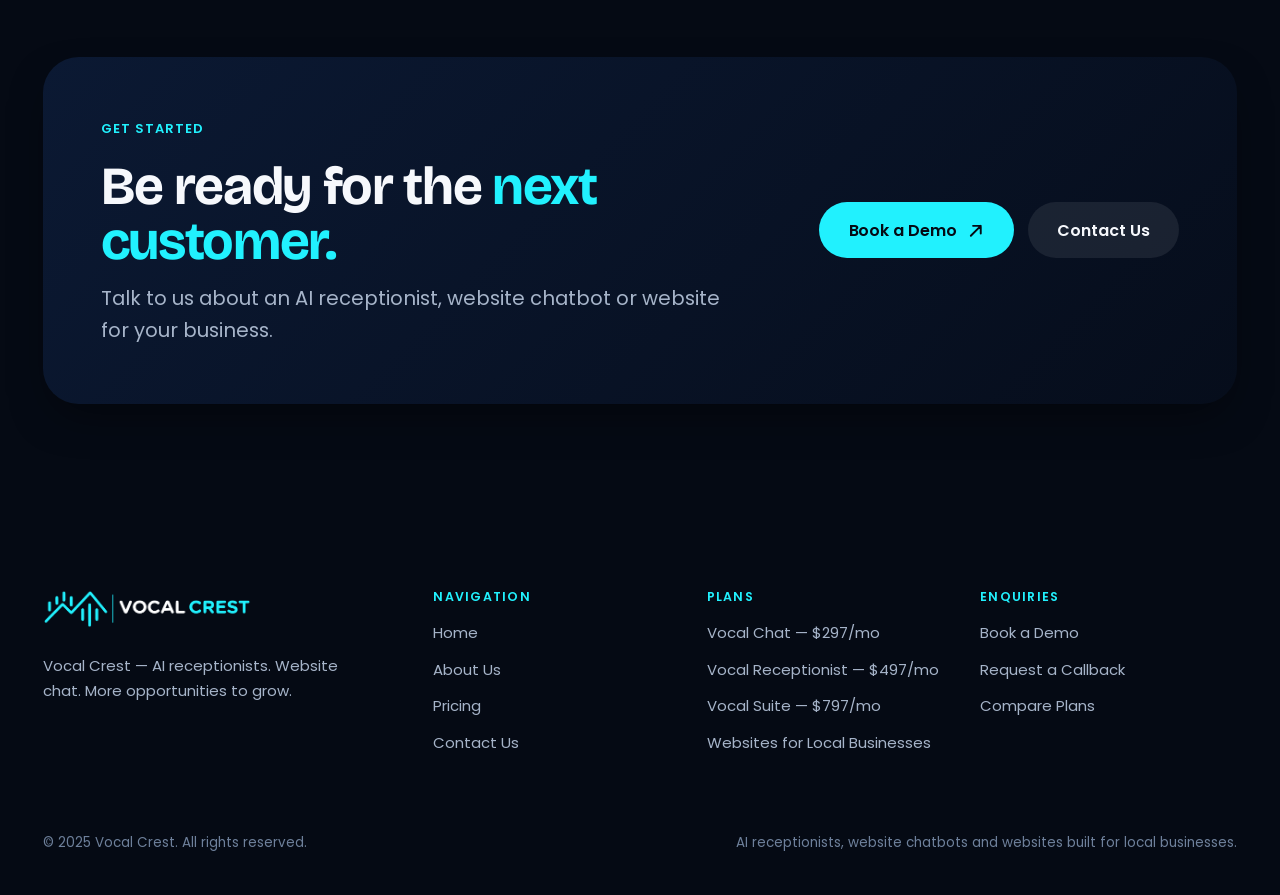
==== commit 7e69fc4a: "Match exact spreadsheet labels and formula descriptions in Missed Opportunity Calculator" ====
--- a/index.html
+++ b/index.html
@@ -404,11 +404,11 @@
             </div>
 
             <div class="calc-inputs-list">
-              <!-- Input 1: Average job value ($) -->
+              <!-- Input 1: Average job value -->
               <div class="calc-input-card">
                 <div class="calc-input-card__head">
-                  <label for="calc-job-value" class="calc-input-card__label">Average job value ($)</label>
-                  <span class="calc-input-card__badge">USD</span>
+                  <label for="calc-job-value" class="calc-input-card__label">Average job value</label>
+                  <span class="calc-input-card__badge">USD ($)</span>
                 </div>
                 <div class="calc-input-wrap">
                   <span class="calc-input-affix calc-input-affix--prefix" aria-hidden="true">$</span>
@@ -418,7 +418,7 @@
                     class="calc-input calc-input--with-prefix"
                     value="500"
                     min="0"
-                    step="10"
+                    step="any"
                     inputmode="decimal"
                     data-calc-input="jobValue"
                   >
@@ -448,7 +448,7 @@
                     class="calc-input"
                     value="10"
                     min="0"
-                    step="1"
+                    step="any"
                     inputmode="decimal"
                     data-calc-input="missedPerWeek"
                   >
@@ -479,7 +479,7 @@
                     value="30"
                     min="0"
                     max="100"
-                    step="1"
+                    step="any"
                     inputmode="decimal"
                     data-calc-input="recoverablePct"
                   >
@@ -511,7 +511,7 @@
                     value="30"
                     min="0"
                     max="100"
-                    step="1"
+                    step="any"
                     inputmode="decimal"
                     data-calc-input="conversionPct"
                   >
@@ -551,19 +551,19 @@
               <div class="calc-metric-item">
                 <span class="calc-metric-item__label">New Recovered Inquiries Total</span>
                 <output for="calc-missed-week calc-recoverable-pct" class="calc-metric-item__value" data-calc-out="recoveredInquiries">12</output>
-                <span class="calc-metric-item__formula">Monthly missed calls × recoverable %</span>
+                <span class="calc-metric-item__formula">Missed calls per month × New recoverable inquiries (%)</span>
               </div>
 
               <div class="calc-metric-item">
                 <span class="calc-metric-item__label">Recovered Inquiry Job Total</span>
                 <output for="calc-missed-week calc-recoverable-pct calc-conversion-pct" class="calc-metric-item__value text-cyan" data-calc-out="recoveredJobs">3.6</output>
-                <span class="calc-metric-item__formula">Recovered inquiries × becoming jobs %</span>
+                <span class="calc-metric-item__formula">New Recovered Inquiries Total × Recovered inquiries becoming jobs (%)</span>
               </div>
 
               <div class="calc-metric-item">
                 <span class="calc-metric-item__label">Total Missed Calls - Recovered Inquiries</span>
                 <output for="calc-missed-week calc-recoverable-pct calc-conversion-pct" class="calc-metric-item__value" data-calc-out="netMissedCalls">36.4</output>
-                <span class="calc-metric-item__formula">Missed calls/mo − Recovered job total</span>
+                <span class="calc-metric-item__formula">Missed calls per month − Recovered Inquiry Job Total</span>
               </div>
             </div>
 
@@ -573,6 +573,7 @@
                 <div class="calc-revenue-card__meta">
                   <span class="calc-revenue-card__tag">Monthly Impact</span>
                   <span class="calc-revenue-card__label">Missed Revenue Per Month</span>
+                  <span class="calc-metric-item__formula">(Total Missed Calls − Recovered Inquiries) × Average job value</span>
                 </div>
                 <output for="calc-job-value calc-missed-week calc-recoverable-pct calc-conversion-pct" class="calc-revenue-card__amount" data-calc-out="missedRevenueMonth">$18,200.00</output>
               </div>
@@ -581,6 +582,7 @@
                 <div class="calc-revenue-card__meta">
                   <span class="calc-revenue-card__tag calc-revenue-card__tag--cyan">Annual Impact</span>
                   <span class="calc-revenue-card__label">Missed Revenue Per Year</span>
+                  <span class="calc-metric-item__formula">Missed Revenue Per Month × 12</span>
                 </div>
                 <output for="calc-job-value calc-missed-week calc-recoverable-pct calc-conversion-pct" class="calc-revenue-card__amount calc-revenue-card__amount--cyan" data-calc-out="missedRevenueYear">$218,400.00</output>
               </div>
